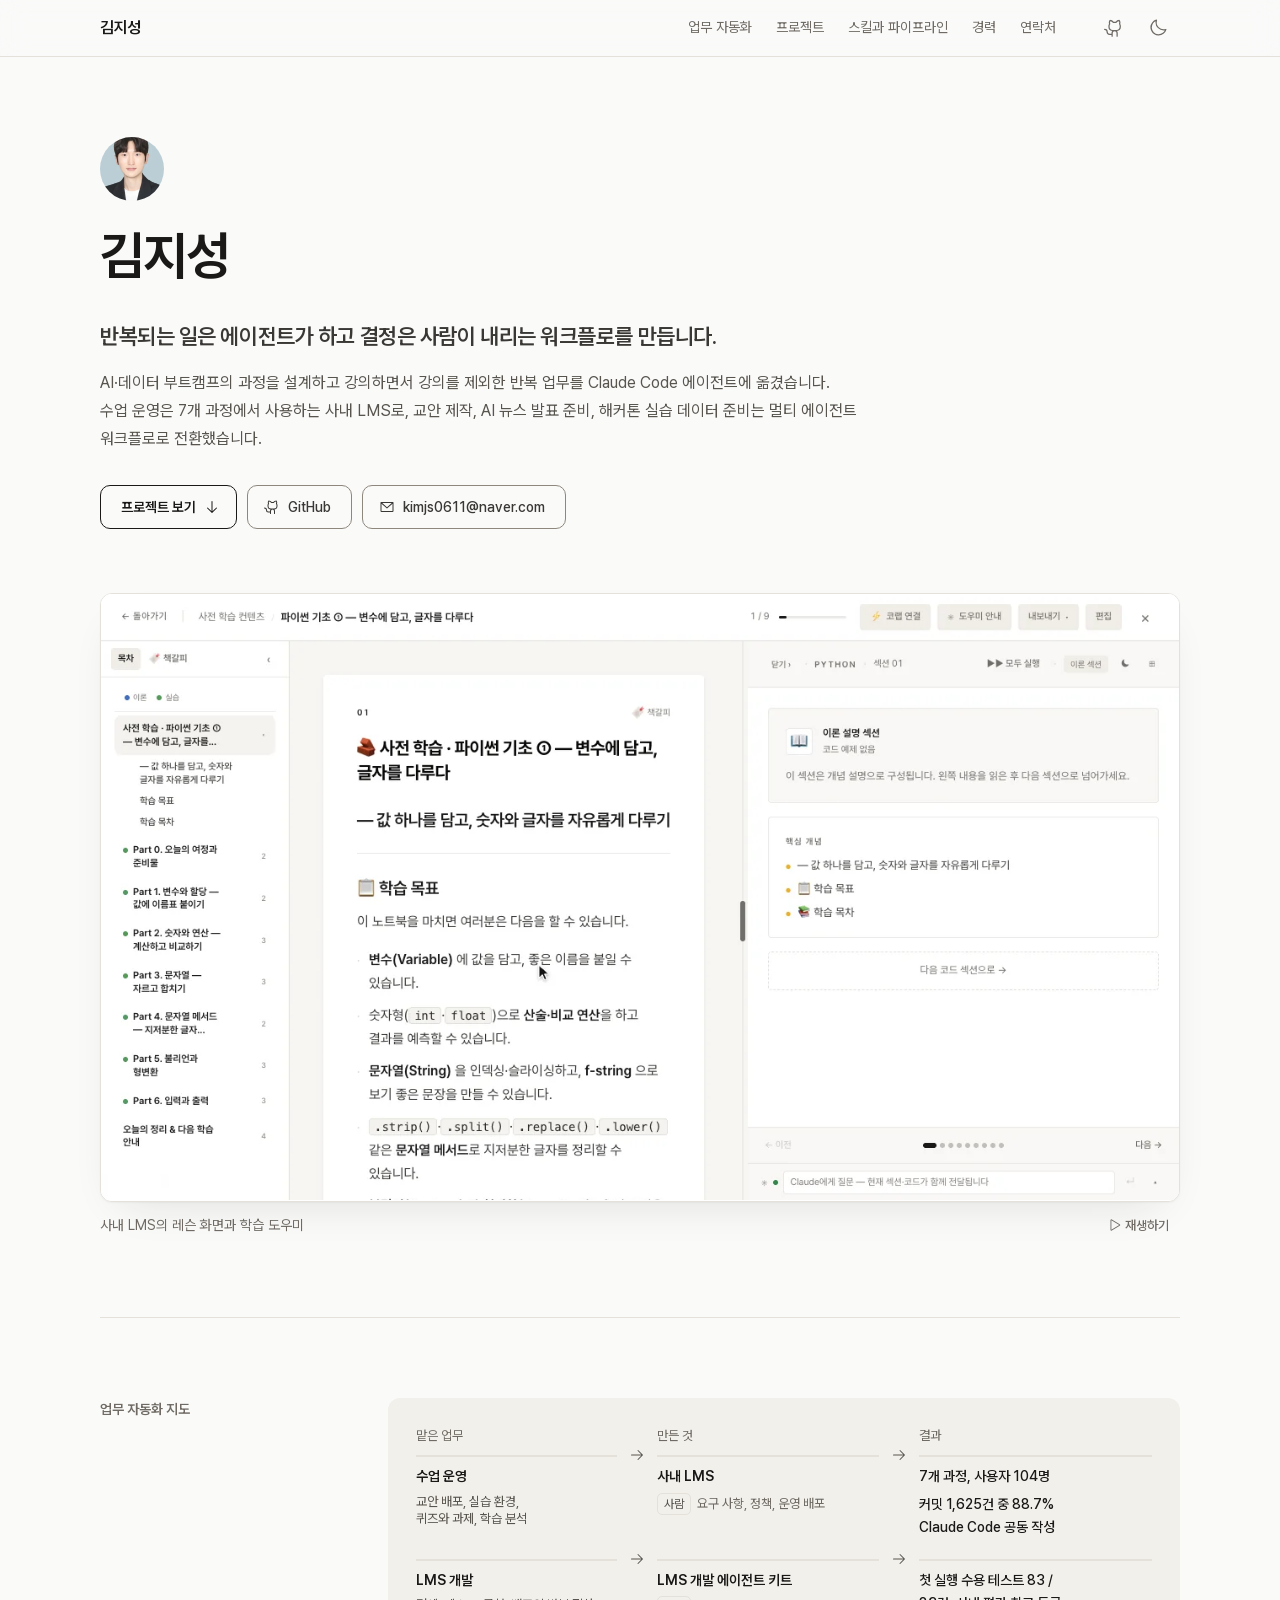
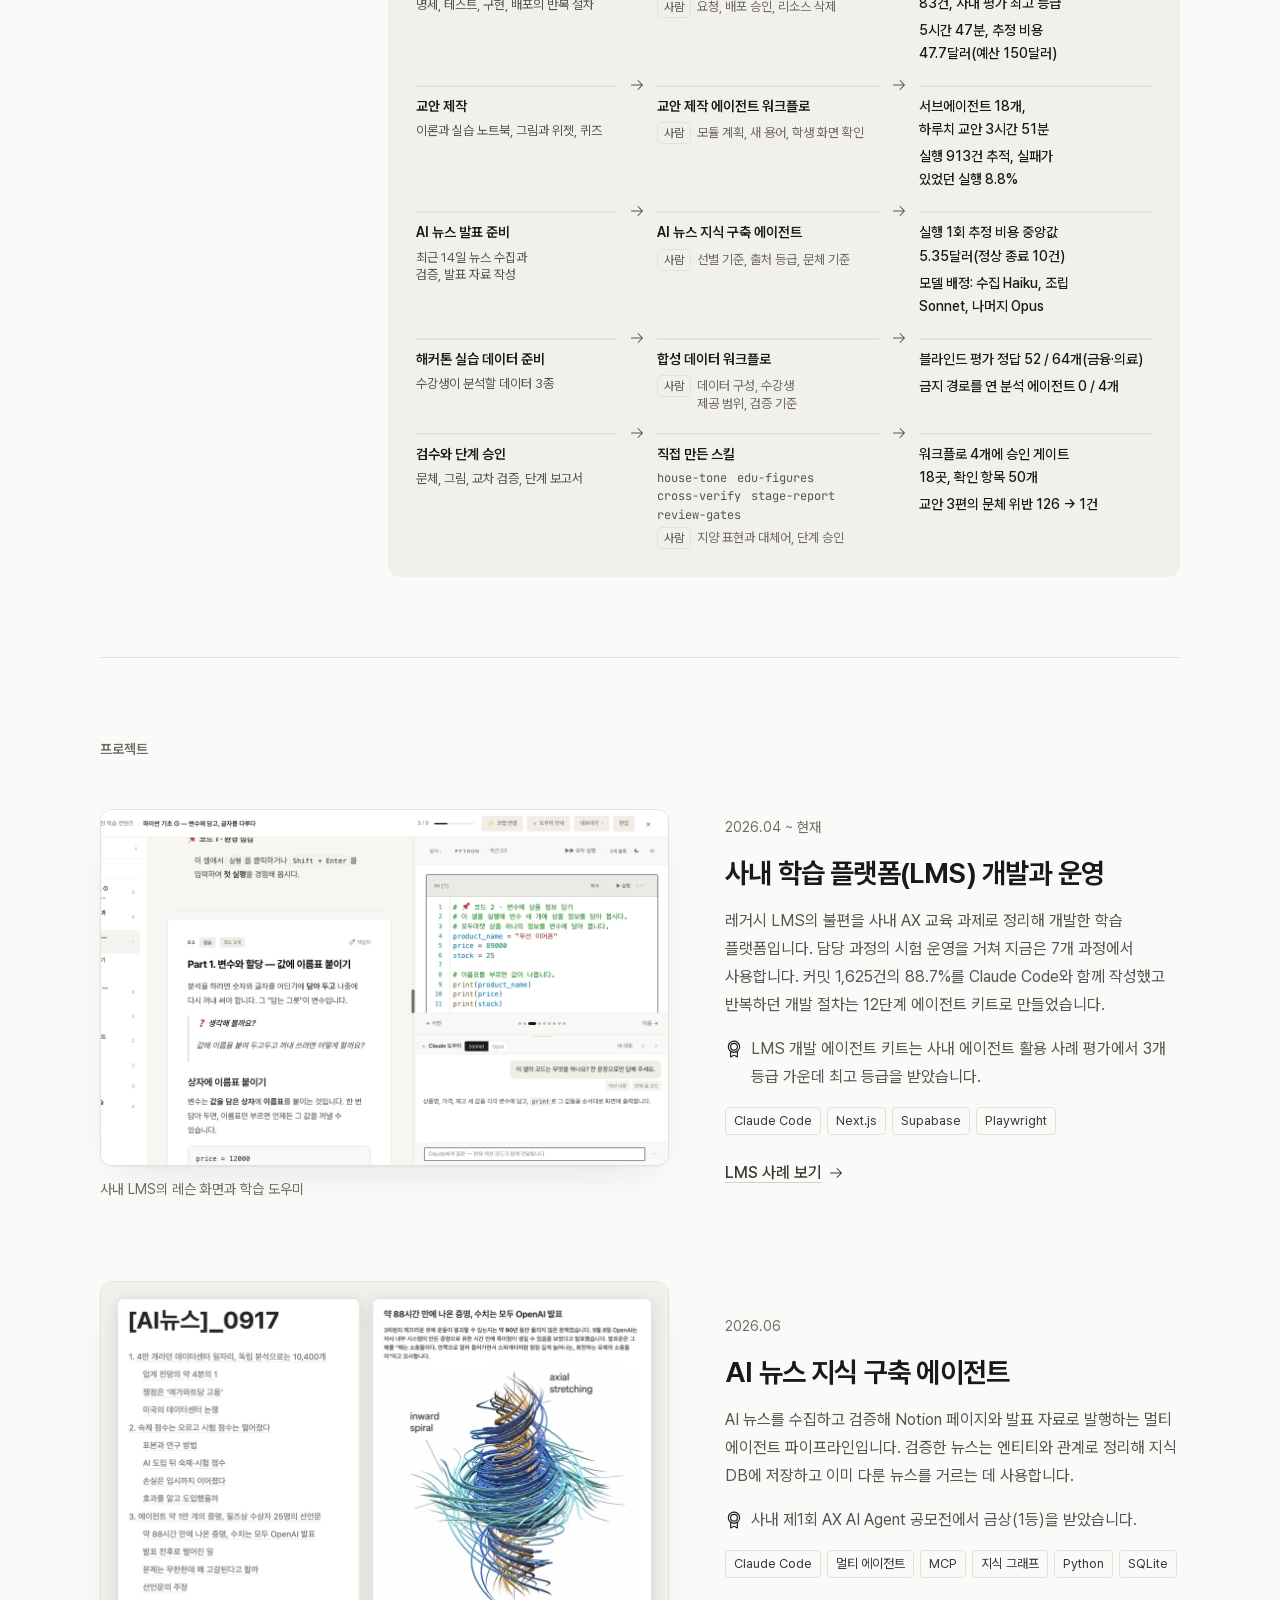
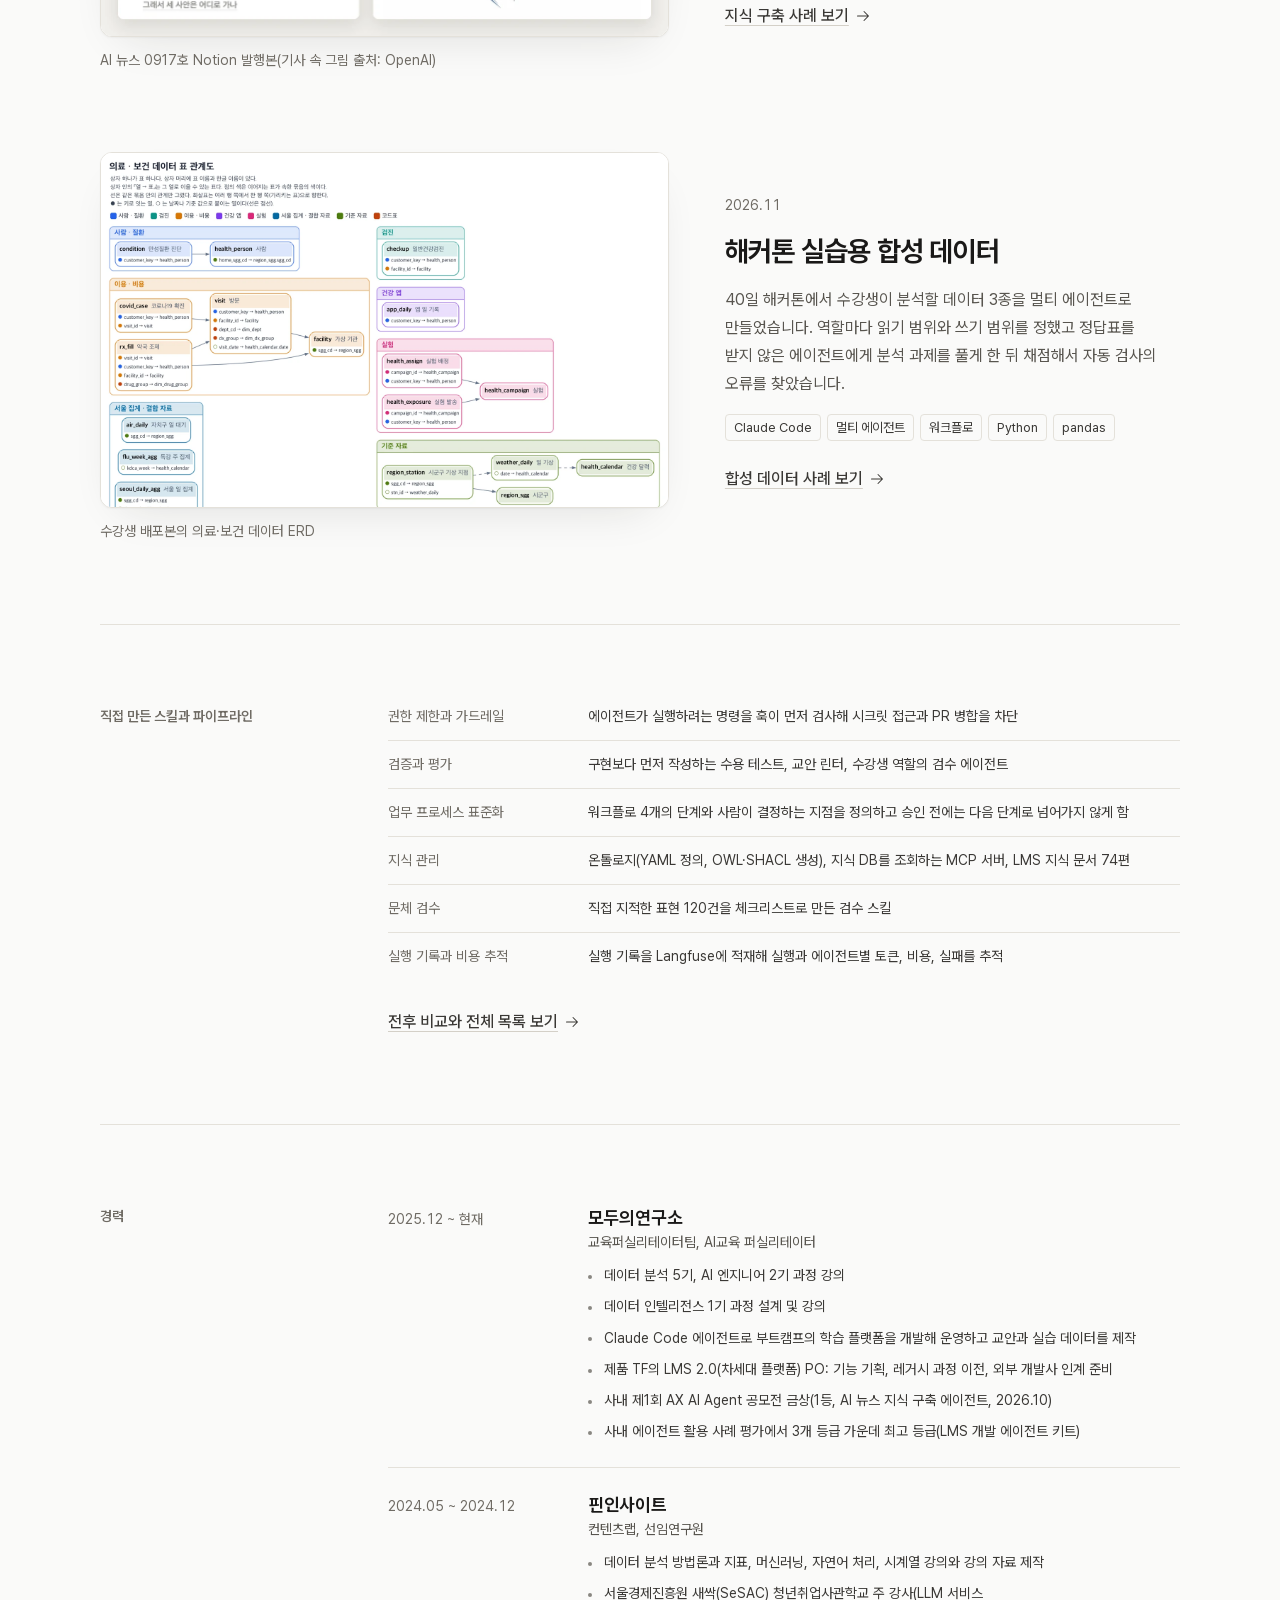
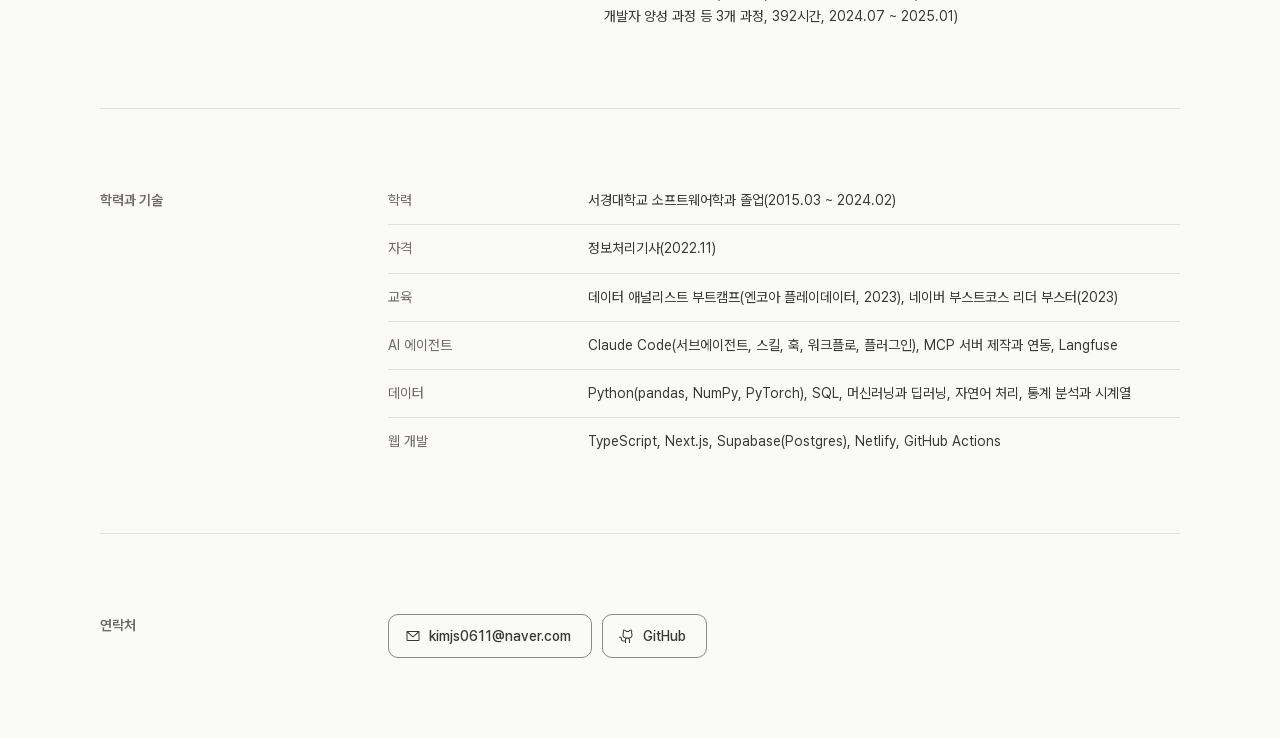
==== index.html @ 1db73ac5 "Update site Co-Authored-By: Claude Opus 5.5 <noreply@anthropic.com>" ====
<!doctype html>
<html lang="ko">
  <head>
    <meta charset="UTF-8" />
    <meta name="viewport" content="width=device-width, initial-scale=1" />
    <title>김지성 포트폴리오</title>
    <link rel="preload" as="font" type="font/woff2" href="./assets/pretendard-var-Tg-f7uqU.woff2" crossorigin />
    <meta
      name="description"
      content="반복되는 일은 에이전트가 하고 결정은 사람이 내리는 워크플로를 만듭니다. 수업 운영(사내 LMS), AI 뉴스 발표 준비, 교안 제작, 해커톤 실습 데이터의 자동화 사례가 있습니다."
    />
    <!-- 검색 엔진에 노출하지 않는다. 링크를 받은 사람만 본다. 노출하려면 아래 줄을 지운다. -->
    <meta name="robots" content="noindex, nofollow" />
    <!-- 휴대전화 브라우저의 위쪽 막대 색. 어두운 화면에서는 아래 스크립트와 테마 단추가 바꾼다 -->
    <meta name="theme-color" content="#fafaf9" />
    <!-- 기본은 밝은 화면이다. 어두운 화면은 방문자가 고를 때만 쓰고 그때는 CSS 가 color-scheme 을 바꾼다 -->
    <meta name="color-scheme" content="light" />
    <meta property="og:url" content="https://studio-js.github.io/portfolio/" />
    <meta property="og:type" content="website" />
    <meta property="og:locale" content="ko_KR" />
    <meta property="og:site_name" content="김지성 포트폴리오" />
    <meta property="og:title" content="김지성 포트폴리오" />
    <meta
      property="og:description"
      content="반복되는 일은 에이전트가 하고 결정은 사람이 내리는 워크플로를 만듭니다. 수업 운영(사내 LMS), AI 뉴스 발표 준비, 교안 제작, 해커톤 실습 데이터의 자동화 사례가 있습니다."
    />
    <!-- 링크 미리보기 그림(1200x630). 빌드할 때 공개 주소 기준의 전체 주소로 바뀐다(scripts/prerender.mjs). -->
    <meta property="og:image" content="https://studio-js.github.io/portfolio/og.png" />
    <meta property="og:image:width" content="1200" />
    <meta property="og:image:height" content="630" />
    <meta
      property="og:image:alt"
      content="김지성 포트폴리오. AI 에이전트로 사내 플랫폼과 업무 자동화 파이프라인을 만들고 운영합니다."
    />
    <meta name="twitter:card" content="summary_large_image" />
    <link rel="icon" href="./favicon.ico" sizes="32x32" />
    <link rel="icon" type="image/svg+xml" href="./favicon.svg" />
    <link rel="apple-touch-icon" href="./apple-touch-icon.png" />
    <script>
      // 화면을 그리기 전에 밝기 설정을 적용한다. 기본은 밝은 화면이고, 어두운 화면은 직접 고른 사람에게만 보인다.
      try {
        if (localStorage.getItem("theme") === "dark") {
          document.documentElement.classList.add("dark")
          document
            .querySelector('meta[name="theme-color"]')
            .setAttribute("content", "#131211")
        }
      } catch (e) {}
    </script>
    <script type="module" src="./assets/index-Z4EpO1Si.js"></script>
    <link rel="stylesheet" href="./assets/index-DB-WTzWI.css">
  </head>
  <body>
    <div id="root" data-page="home"><link rel="preload" as="image" href="./media/profile.webp"/><link rel="preload" as="image" href="./media/lms-demo.webp"/><a href="#main" class="sr-only focus:not-sr-only focus:fixed focus:top-2 focus:left-2 focus:z-50 focus:rounded-md focus:bg-background focus:px-3 focus:py-2">본문으로 건너뛰기</a><header data-print="hide" class="sticky top-[env(safe-area-inset-top,0px)] z-40 border-b border-border bg-background/85 backdrop-blur-md"><div class="page flex h-14 items-center gap-6"><a href="#top" class="rounded-sm font-semibold tracking-tight text-foreground">김지성</a><nav aria-label="주요 구역" class="ml-auto hidden md:block"><ul class="flex items-center"><li><a href="#automation" class="flex h-11 items-center rounded-md px-3 type-small text-meta transition-colors hover:text-foreground">업무 자동화</a></li><li><a href="#projects" class="flex h-11 items-center rounded-md px-3 type-small text-meta transition-colors hover:text-foreground">프로젝트</a></li><li><a href="#tools" class="flex h-11 items-center rounded-md px-3 type-small text-meta transition-colors hover:text-foreground">스킬과 파이프라인</a></li><li><a href="#career" class="flex h-11 items-center rounded-md px-3 type-small text-meta transition-colors hover:text-foreground">경력</a></li><li><a href="#contact" class="flex h-11 items-center rounded-md px-3 type-small text-meta transition-colors hover:text-foreground">연락처</a></li></ul></nav><div class="ml-auto flex items-center md:ml-0"><a href="https://github.com/studio-js" target="_blank" rel="noreferrer" aria-label="GitHub 프로필⁠(새 창)" class="flex size-11 items-center justify-center rounded-md text-meta transition-colors hover:text-foreground"><svg xmlns="http://www.w3.org/2000/svg" width="1em" height="1em" fill="currentColor" viewBox="0 0 256 256" aria-hidden="true" class="size-5"><path d="M208.31,75.68A59.78,59.78,0,0,0,202.93,28,8,8,0,0,0,196,24a59.75,59.75,0,0,0-48,24H124A59.75,59.75,0,0,0,76,24a8,8,0,0,0-6.93,4,59.78,59.78,0,0,0-5.38,47.68A58.14,58.14,0,0,0,56,104v8a56.06,56.06,0,0,0,48.44,55.47A39.8,39.8,0,0,0,96,192v8H72a24,24,0,0,1-24-24A40,40,0,0,0,8,136a8,8,0,0,0,0,16,24,24,0,0,1,24,24,40,40,0,0,0,40,40H96v16a8,8,0,0,0,16,0V192a24,24,0,0,1,48,0v40a8,8,0,0,0,16,0V192a39.8,39.8,0,0,0-8.44-24.53A56.06,56.06,0,0,0,216,112v-8A58.14,58.14,0,0,0,208.31,75.68ZM200,112a40,40,0,0,1-40,40H112a40,40,0,0,1-40-40v-8a41.74,41.74,0,0,1,6.9-22.48A8,8,0,0,0,80,73.83a43.81,43.81,0,0,1,.79-33.58,43.88,43.88,0,0,1,32.32,20.06A8,8,0,0,0,119.82,64h32.35a8,8,0,0,0,6.74-3.69,43.87,43.87,0,0,1,32.32-20.06A43.81,43.81,0,0,1,192,73.83a8.09,8.09,0,0,0,1,7.65A41.72,41.72,0,0,1,200,104Z"></path></svg></a><button type="button" tabindex="0" data-slot="button" aria-label="어두운 화면으로 바꾸기" class="group/button inline-flex shrink-0 items-center justify-center rounded-lg border border-transparent bg-clip-padding text-sm font-medium whitespace-nowrap transition-[color,background-color,border-color,box-shadow,translate] outline-none select-none focus-visible:border-ring focus-visible:ring-3 focus-visible:ring-ring/50 active:not-aria-[haspopup]:translate-y-px disabled:pointer-events-none disabled:opacity-50 aria-invalid:border-destructive aria-invalid:ring-3 aria-invalid:ring-destructive/20 dark:aria-invalid:border-destructive/50 dark:aria-invalid:ring-destructive/40 [&amp;_svg]:pointer-events-none [&amp;_svg]:shrink-0 aria-expanded:bg-muted aria-expanded:text-foreground size-11 [&amp;_svg:not([class*=&#x27;size-&#x27;])]:size-5 text-meta hover:bg-transparent hover:text-foreground dark:hover:bg-transparent"><svg xmlns="http://www.w3.org/2000/svg" width="1em" height="1em" fill="currentColor" viewBox="0 0 256 256" aria-hidden="true"><path d="M233.54,142.23a8,8,0,0,0-8-2,88.08,88.08,0,0,1-109.8-109.8,8,8,0,0,0-10-10,104.84,104.84,0,0,0-52.91,37A104,104,0,0,0,136,224a103.09,103.09,0,0,0,62.52-20.88,104.84,104.84,0,0,0,37-52.91A8,8,0,0,0,233.54,142.23ZM188.9,190.34A88,88,0,0,1,65.66,67.11a89,89,0,0,1,31.4-26A106,106,0,0,0,96,56,104.11,104.11,0,0,0,200,160a106,106,0,0,0,14.92-1.06A89,89,0,0,1,188.9,190.34Z"></path></svg></button></div></div></header><main id="main"><section id="top" class="page pt-12 pb-16 sm:pt-16 lg:pt-20 lg:pb-20"><img src="./media/profile.webp" alt="" width="256" height="255" class="size-16 rounded-full object-cover dark:brightness-90"/><h1 class="mt-6 type-display">김지성</h1><p class="balance mt-8 max-w-[42rem] type-intro">반복되는 일은 에이전트가 하고 결정은 사람이 내리는 워크플로를 만듭니다.</p><p class="mt-4 max-w-[52rem] text-muted-foreground">AI⁠·⁠데이터 부트캠프의 과정을 설계하고 강의하면서 강의를 제외한 반복 업무를 Claude Code 에이전트에 옮겼습니다. 수업 운영은 7개<!-- --> <!-- -->과정에서 사용하는 사내 LMS로, 교안 제작, AI 뉴스 발표 준비, 해커톤 실습 데이터 준비는 멀티 에이전트 워크플로로 전환했습니다.</p><div class="mt-8 flex flex-wrap items-center gap-2.5"><a data-slot="button" class="group/button inline-flex shrink-0 items-center justify-center rounded-lg border bg-clip-padding whitespace-nowrap transition-[color,background-color,border-color,box-shadow,translate] outline-none select-none focus-visible:border-ring focus-visible:ring-3 focus-visible:ring-ring/50 active:not-aria-[haspopup]:translate-y-px disabled:pointer-events-none disabled:opacity-50 aria-invalid:border-destructive aria-invalid:ring-3 aria-invalid:ring-destructive/20 dark:aria-invalid:border-destructive/50 dark:aria-invalid:ring-destructive/40 [&amp;_svg]:pointer-events-none [&amp;_svg]:shrink-0 [&amp;_svg:not([class*=&#x27;size-&#x27;])]:size-4 border-foreground bg-background font-semibold text-foreground hover:bg-accent h-11 gap-2 px-5 text-sm has-data-[icon=inline-end]:pr-4 has-data-[icon=inline-start]:pl-4" href="#projects">프로젝트 보기<svg xmlns="http://www.w3.org/2000/svg" width="1em" height="1em" fill="currentColor" viewBox="0 0 256 256" data-icon="inline-end" aria-hidden="true"><path d="M205.66,149.66l-72,72a8,8,0,0,1-11.32,0l-72-72a8,8,0,0,1,11.32-11.32L120,196.69V40a8,8,0,0,1,16,0V196.69l58.34-58.35a8,8,0,0,1,11.32,11.32Z"></path></svg></a><a data-slot="button" class="group/button inline-flex shrink-0 items-center justify-center rounded-lg border bg-clip-padding font-medium whitespace-nowrap transition-[color,background-color,border-color,box-shadow,translate] outline-none select-none focus-visible:border-ring focus-visible:ring-3 focus-visible:ring-ring/50 active:not-aria-[haspopup]:translate-y-px disabled:pointer-events-none disabled:opacity-50 aria-invalid:border-destructive aria-invalid:ring-3 aria-invalid:ring-destructive/20 dark:aria-invalid:border-destructive/50 dark:aria-invalid:ring-destructive/40 [&amp;_svg]:pointer-events-none [&amp;_svg]:shrink-0 [&amp;_svg:not([class*=&#x27;size-&#x27;])]:size-4 border-control bg-background text-secondary-foreground hover:border-control-hover hover:bg-accent aria-expanded:bg-accent h-11 gap-2 px-5 text-sm has-data-[icon=inline-end]:pr-4 has-data-[icon=inline-start]:pl-4" href="https://github.com/studio-js" target="_blank" rel="noreferrer"><svg xmlns="http://www.w3.org/2000/svg" width="1em" height="1em" fill="currentColor" viewBox="0 0 256 256" data-icon="inline-start" aria-hidden="true"><path d="M208.31,75.68A59.78,59.78,0,0,0,202.93,28,8,8,0,0,0,196,24a59.75,59.75,0,0,0-48,24H124A59.75,59.75,0,0,0,76,24a8,8,0,0,0-6.93,4,59.78,59.78,0,0,0-5.38,47.68A58.14,58.14,0,0,0,56,104v8a56.06,56.06,0,0,0,48.44,55.47A39.8,39.8,0,0,0,96,192v8H72a24,24,0,0,1-24-24A40,40,0,0,0,8,136a8,8,0,0,0,0,16,24,24,0,0,1,24,24,40,40,0,0,0,40,40H96v16a8,8,0,0,0,16,0V192a24,24,0,0,1,48,0v40a8,8,0,0,0,16,0V192a39.8,39.8,0,0,0-8.44-24.53A56.06,56.06,0,0,0,216,112v-8A58.14,58.14,0,0,0,208.31,75.68ZM200,112a40,40,0,0,1-40,40H112a40,40,0,0,1-40-40v-8a41.74,41.74,0,0,1,6.9-22.48A8,8,0,0,0,80,73.83a43.81,43.81,0,0,1,.79-33.58,43.88,43.88,0,0,1,32.32,20.06A8,8,0,0,0,119.82,64h32.35a8,8,0,0,0,6.74-3.69,43.87,43.87,0,0,1,32.32-20.06A43.81,43.81,0,0,1,192,73.83a8.09,8.09,0,0,0,1,7.65A41.72,41.72,0,0,1,200,104Z"></path></svg>GitHub<span class="sr-only">(새 창)</span></a><button type="button" tabindex="0" data-slot="button" data-print="hide" title="누르면 메일 주소를 복사합니다" class="group/button inline-flex shrink-0 items-center justify-center rounded-lg border bg-clip-padding font-medium whitespace-nowrap transition-[color,background-color,border-color,box-shadow,translate] outline-none focus-visible:border-ring focus-visible:ring-3 focus-visible:ring-ring/50 active:not-aria-[haspopup]:translate-y-px disabled:pointer-events-none disabled:opacity-50 aria-invalid:border-destructive aria-invalid:ring-3 aria-invalid:ring-destructive/20 dark:aria-invalid:border-destructive/50 dark:aria-invalid:ring-destructive/40 [&amp;_svg]:pointer-events-none [&amp;_svg]:shrink-0 [&amp;_svg:not([class*=&#x27;size-&#x27;])]:size-4 border-control bg-background text-secondary-foreground hover:border-control-hover hover:bg-accent aria-expanded:bg-accent h-11 gap-2 px-5 text-sm has-data-[icon=inline-end]:pr-4 has-data-[icon=inline-start]:pl-4 select-text"><svg xmlns="http://www.w3.org/2000/svg" width="1em" height="1em" fill="currentColor" viewBox="0 0 256 256" data-icon="inline-start" aria-hidden="true"><path d="M224,48H32a8,8,0,0,0-8,8V192a16,16,0,0,0,16,16H216a16,16,0,0,0,16-16V56A8,8,0,0,0,224,48ZM203.43,64,128,133.15,52.57,64ZM216,192H40V74.19l82.59,75.71a8,8,0,0,0,10.82,0L216,74.19V192Z"></path></svg><span>kimjs0611@naver.com</span><span class="sr-only">, 누르면 주소를 복사합니다</span><span aria-live="polite" class="sr-only"></span></button></div><figure data-avoid-break="true" class="flex flex-col gap-3 mt-12 lg:mt-16"><div class="frame"><video data-print="hide" src="./media/lms-demo.mp4" poster="./media/lms-demo.webp" width="1280" height="720" muted="" loop="" playsInline="" preload="metadata" aria-label="사내 LMS의 레슨 화면. 목차에서 구역을 고르면 교안이 그 구역으로 스크롤되고 오른쪽에 코드 셀이 나옵니다. 화면 아래의 학습 도우미를 열어 코드가 하는 일을 물으면 한 문장으로 된 답이 옵니다." class="block h-auto w-full cursor-pointer bg-white dark:brightness-90"></video><img data-print="only" src="./media/lms-demo.webp" alt="사내 LMS의 레슨 화면. 목차에서 구역을 고르면 교안이 그 구역으로 스크롤되고 오른쪽에 코드 셀이 나옵니다. 화면 아래의 학습 도우미를 열어 코드가 하는 일을 물으면 한 문장으로 된 답이 옵니다." width="1280" height="720" class="h-auto w-full bg-white"/></div><figcaption class="flex items-center justify-between gap-4 type-small text-meta"><span>사내 LMS의 레슨 화면과 학습 도우미</span><button type="button" tabindex="0" data-slot="button" data-print="hide" aria-label="영상 재생하기" class="group/button inline-flex items-center justify-center border border-transparent bg-clip-padding font-medium whitespace-nowrap transition-[color,background-color,border-color,box-shadow,translate] outline-none select-none focus-visible:border-ring focus-visible:ring-3 focus-visible:ring-ring/50 active:not-aria-[haspopup]:translate-y-px disabled:pointer-events-none disabled:opacity-50 aria-invalid:border-destructive aria-invalid:ring-3 aria-invalid:ring-destructive/20 dark:aria-invalid:border-destructive/50 dark:aria-invalid:ring-destructive/40 [&amp;_svg]:pointer-events-none [&amp;_svg]:shrink-0 hover:bg-muted hover:text-foreground aria-expanded:bg-muted aria-expanded:text-foreground dark:hover:bg-muted/50 h-7 gap-1 rounded-[min(var(--radius-md),12px)] px-2.5 text-[0.8125rem] in-data-[slot=button-group]:rounded-lg has-data-[icon=inline-end]:pr-1.5 has-data-[icon=inline-start]:pl-1.5 [&amp;_svg:not([class*=&#x27;size-&#x27;])]:size-3.5 -my-1 shrink-0 text-meta"><svg xmlns="http://www.w3.org/2000/svg" width="1em" height="1em" fill="currentColor" viewBox="0 0 256 256" data-icon="inline-start" aria-hidden="true"><path d="M232.4,114.49,88.32,26.35a16,16,0,0,0-16.2-.3A15.86,15.86,0,0,0,64,39.87V216.13A15.94,15.94,0,0,0,80,232a16.07,16.07,0,0,0,8.36-2.35L232.4,141.51a15.81,15.81,0,0,0,0-27ZM80,215.94V40l143.83,88Z"></path></svg>재생하기</button></figcaption></figure></section><section id="automation" class="page scroll-mt-28"><div class="grid gap-x-12 gap-y-7 border-t border-border py-14 lg:grid-cols-[15rem_minmax(0,1fr)] lg:py-20 [nav+section&gt;&amp;]:border-t-0"><div class="flex flex-col gap-2 lg:sticky lg:top-32 lg:self-start"><h2 class="type-small font-semibold text-meta">업무 자동화 지도</h2></div><div class="flex min-w-0 flex-col gap-8"><figure data-avoid-break="true" class="flex flex-col gap-3"><div class="flex flex-col gap-5 rounded-2xl bg-muted p-5 sm:p-7"><div role="group" aria-label="맡은 업무와 그 업무를 옮겨 만든 것, 결과" class="flex flex-col gap-2.5"><div aria-hidden="true" class="hidden type-label font-normal text-meta sm:grid sm:grid-cols-[minmax(0,0.95fr)_1rem_minmax(0,1.05fr)_1rem_minmax(0,1.1fr)] sm:gap-x-3"><span>맡은 업무</span><span></span><span>만든 것</span><span></span><span>결과</span></div><ol class="flex flex-col gap-5"><li class="grid gap-y-1.5 type-small sm:grid-cols-[minmax(0,0.95fr)_1rem_minmax(0,1.05fr)_1rem_minmax(0,1.1fr)] sm:gap-x-3"><div class="flex min-w-0 flex-col gap-1 border-l-2 pl-3 sm:border-t-2 sm:border-l-0 sm:pt-2 sm:pl-0 border-border"><span class="font-semibold text-foreground"><span class="sr-only">맡은 업무: </span>수업 운영</span><span class="text-[0.8125rem] leading-snug text-muted-foreground">교안 배포, 실습 환경, 퀴즈와 과제, 학습 분석</span></div><span aria-hidden="true" class="hidden justify-center sm:flex"><svg xmlns="http://www.w3.org/2000/svg" width="1em" height="1em" fill="currentColor" viewBox="0 0 256 256" class="size-4 -translate-y-1/2 text-muted-foreground"><path d="M221.66,133.66l-72,72a8,8,0,0,1-11.32-11.32L196.69,136H40a8,8,0,0,1,0-16H196.69L138.34,61.66a8,8,0,0,1,11.32-11.32l72,72A8,8,0,0,1,221.66,133.66Z"></path></svg></span><div class="flex min-w-0 flex-col gap-1 border-l-2 pl-3 sm:border-t-2 sm:border-l-0 sm:pt-2 sm:pl-0 border-border"><span class="font-semibold text-foreground"><span class="sr-only">만든 것: </span>사내 LMS</span><span class="text-[0.8125rem] leading-snug flex items-baseline gap-1.5 text-meta"><span class="rounded-[5px] border border-border px-1.5 text-xs leading-5 whitespace-nowrap text-muted-foreground">사람</span><span class="sr-only">이 정하는 것: </span><span>요구 사항, 정책, 운영 배포</span></span></div><span aria-hidden="true" class="hidden justify-center sm:flex"><svg xmlns="http://www.w3.org/2000/svg" width="1em" height="1em" fill="currentColor" viewBox="0 0 256 256" class="size-4 -translate-y-1/2 text-muted-foreground"><path d="M221.66,133.66l-72,72a8,8,0,0,1-11.32-11.32L196.69,136H40a8,8,0,0,1,0-16H196.69L138.34,61.66a8,8,0,0,1,11.32-11.32l72,72A8,8,0,0,1,221.66,133.66Z"></path></svg></span><div class="flex min-w-0 flex-col gap-1 border-l-2 pl-3 sm:border-t-2 sm:border-l-0 sm:pt-2 sm:pl-0 border-border"><span class="sr-only">결과: </span><span class="font-medium text-foreground">7개 과정, 사용자 104명</span><span class="font-medium text-foreground">커밋 1,625건 중 88.7% Claude Code 공동 작성</span></div></li><li class="grid gap-y-1.5 type-small sm:grid-cols-[minmax(0,0.95fr)_1rem_minmax(0,1.05fr)_1rem_minmax(0,1.1fr)] sm:gap-x-3"><div class="flex min-w-0 flex-col gap-1 border-l-2 pl-3 sm:border-t-2 sm:border-l-0 sm:pt-2 sm:pl-0 border-border"><span class="font-semibold text-foreground"><span class="sr-only">맡은 업무: </span>LMS 개발</span><span class="text-[0.8125rem] leading-snug text-muted-foreground">명세, 테스트, 구현, 배포의 반복 절차</span></div><span aria-hidden="true" class="hidden justify-center sm:flex"><svg xmlns="http://www.w3.org/2000/svg" width="1em" height="1em" fill="currentColor" viewBox="0 0 256 256" class="size-4 -translate-y-1/2 text-muted-foreground"><path d="M221.66,133.66l-72,72a8,8,0,0,1-11.32-11.32L196.69,136H40a8,8,0,0,1,0-16H196.69L138.34,61.66a8,8,0,0,1,11.32-11.32l72,72A8,8,0,0,1,221.66,133.66Z"></path></svg></span><div class="flex min-w-0 flex-col gap-1 border-l-2 pl-3 sm:border-t-2 sm:border-l-0 sm:pt-2 sm:pl-0 border-border"><span class="font-semibold text-foreground"><span class="sr-only">만든 것: </span>LMS 개발 에이전트 키트</span><span class="text-[0.8125rem] leading-snug flex items-baseline gap-1.5 text-meta"><span class="rounded-[5px] border border-border px-1.5 text-xs leading-5 whitespace-nowrap text-muted-foreground">사람</span><span class="sr-only">이 정하는 것: </span><span>요청, 배포 승인, 리소스 삭제</span></span></div><span aria-hidden="true" class="hidden justify-center sm:flex"><svg xmlns="http://www.w3.org/2000/svg" width="1em" height="1em" fill="currentColor" viewBox="0 0 256 256" class="size-4 -translate-y-1/2 text-muted-foreground"><path d="M221.66,133.66l-72,72a8,8,0,0,1-11.32-11.32L196.69,136H40a8,8,0,0,1,0-16H196.69L138.34,61.66a8,8,0,0,1,11.32-11.32l72,72A8,8,0,0,1,221.66,133.66Z"></path></svg></span><div class="flex min-w-0 flex-col gap-1 border-l-2 pl-3 sm:border-t-2 sm:border-l-0 sm:pt-2 sm:pl-0 border-border"><span class="sr-only">결과: </span><span class="font-medium text-foreground">첫 실행 수용 테스트 83 / 83건, 사내 평가 최고 등급</span><span class="font-medium text-foreground">5시간 47분, 추정 비용 47.7달러⁠(예산 150달러)</span></div></li><li class="grid gap-y-1.5 type-small sm:grid-cols-[minmax(0,0.95fr)_1rem_minmax(0,1.05fr)_1rem_minmax(0,1.1fr)] sm:gap-x-3"><div class="flex min-w-0 flex-col gap-1 border-l-2 pl-3 sm:border-t-2 sm:border-l-0 sm:pt-2 sm:pl-0 border-border"><span class="font-semibold text-foreground"><span class="sr-only">맡은 업무: </span>교안 제작</span><span class="text-[0.8125rem] leading-snug text-muted-foreground">이론과 실습 노트북, 그림과 위젯, 퀴즈</span></div><span aria-hidden="true" class="hidden justify-center sm:flex"><svg xmlns="http://www.w3.org/2000/svg" width="1em" height="1em" fill="currentColor" viewBox="0 0 256 256" class="size-4 -translate-y-1/2 text-muted-foreground"><path d="M221.66,133.66l-72,72a8,8,0,0,1-11.32-11.32L196.69,136H40a8,8,0,0,1,0-16H196.69L138.34,61.66a8,8,0,0,1,11.32-11.32l72,72A8,8,0,0,1,221.66,133.66Z"></path></svg></span><div class="flex min-w-0 flex-col gap-1 border-l-2 pl-3 sm:border-t-2 sm:border-l-0 sm:pt-2 sm:pl-0 border-border"><span class="font-semibold text-foreground"><span class="sr-only">만든 것: </span>교안 제작 에이전트 워크플로</span><span class="text-[0.8125rem] leading-snug flex items-baseline gap-1.5 text-meta"><span class="rounded-[5px] border border-border px-1.5 text-xs leading-5 whitespace-nowrap text-muted-foreground">사람</span><span class="sr-only">이 정하는 것: </span><span>모듈 계획, 새 용어, 학생 화면 확인</span></span></div><span aria-hidden="true" class="hidden justify-center sm:flex"><svg xmlns="http://www.w3.org/2000/svg" width="1em" height="1em" fill="currentColor" viewBox="0 0 256 256" class="size-4 -translate-y-1/2 text-muted-foreground"><path d="M221.66,133.66l-72,72a8,8,0,0,1-11.32-11.32L196.69,136H40a8,8,0,0,1,0-16H196.69L138.34,61.66a8,8,0,0,1,11.32-11.32l72,72A8,8,0,0,1,221.66,133.66Z"></path></svg></span><div class="flex min-w-0 flex-col gap-1 border-l-2 pl-3 sm:border-t-2 sm:border-l-0 sm:pt-2 sm:pl-0 border-border"><span class="sr-only">결과: </span><span class="font-medium text-foreground">서브에이전트 18개, 하루치 교안 3시간 51분</span><span class="font-medium text-foreground">실행 913건 추적, 실패가 있었던 실행 8.8%</span></div></li><li class="grid gap-y-1.5 type-small sm:grid-cols-[minmax(0,0.95fr)_1rem_minmax(0,1.05fr)_1rem_minmax(0,1.1fr)] sm:gap-x-3"><div class="flex min-w-0 flex-col gap-1 border-l-2 pl-3 sm:border-t-2 sm:border-l-0 sm:pt-2 sm:pl-0 border-border"><span class="font-semibold text-foreground"><span class="sr-only">맡은 업무: </span>AI 뉴스 발표 준비</span><span class="text-[0.8125rem] leading-snug text-muted-foreground">최근 14일 뉴스 수집과 검증, 발표 자료 작성</span></div><span aria-hidden="true" class="hidden justify-center sm:flex"><svg xmlns="http://www.w3.org/2000/svg" width="1em" height="1em" fill="currentColor" viewBox="0 0 256 256" class="size-4 -translate-y-1/2 text-muted-foreground"><path d="M221.66,133.66l-72,72a8,8,0,0,1-11.32-11.32L196.69,136H40a8,8,0,0,1,0-16H196.69L138.34,61.66a8,8,0,0,1,11.32-11.32l72,72A8,8,0,0,1,221.66,133.66Z"></path></svg></span><div class="flex min-w-0 flex-col gap-1 border-l-2 pl-3 sm:border-t-2 sm:border-l-0 sm:pt-2 sm:pl-0 border-border"><span class="font-semibold text-foreground"><span class="sr-only">만든 것: </span>AI 뉴스 지식 구축 에이전트</span><span class="text-[0.8125rem] leading-snug flex items-baseline gap-1.5 text-meta"><span class="rounded-[5px] border border-border px-1.5 text-xs leading-5 whitespace-nowrap text-muted-foreground">사람</span><span class="sr-only">이 정하는 것: </span><span>선별 기준, 출처 등급, 문체 기준</span></span></div><span aria-hidden="true" class="hidden justify-center sm:flex"><svg xmlns="http://www.w3.org/2000/svg" width="1em" height="1em" fill="currentColor" viewBox="0 0 256 256" class="size-4 -translate-y-1/2 text-muted-foreground"><path d="M221.66,133.66l-72,72a8,8,0,0,1-11.32-11.32L196.69,136H40a8,8,0,0,1,0-16H196.69L138.34,61.66a8,8,0,0,1,11.32-11.32l72,72A8,8,0,0,1,221.66,133.66Z"></path></svg></span><div class="flex min-w-0 flex-col gap-1 border-l-2 pl-3 sm:border-t-2 sm:border-l-0 sm:pt-2 sm:pl-0 border-border"><span class="sr-only">결과: </span><span class="font-medium text-foreground">실행 1회 추정 비용 중앙값 5.35달러⁠(정상 종료 10건)</span><span class="font-medium text-foreground">모델 배정: 수집 Haiku, 조립 Sonnet, 나머지 Opus</span></div></li><li class="grid gap-y-1.5 type-small sm:grid-cols-[minmax(0,0.95fr)_1rem_minmax(0,1.05fr)_1rem_minmax(0,1.1fr)] sm:gap-x-3"><div class="flex min-w-0 flex-col gap-1 border-l-2 pl-3 sm:border-t-2 sm:border-l-0 sm:pt-2 sm:pl-0 border-border"><span class="font-semibold text-foreground"><span class="sr-only">맡은 업무: </span>해커톤 실습 데이터 준비</span><span class="text-[0.8125rem] leading-snug text-muted-foreground">수강생이 분석할 데이터 3종</span></div><span aria-hidden="true" class="hidden justify-center sm:flex"><svg xmlns="http://www.w3.org/2000/svg" width="1em" height="1em" fill="currentColor" viewBox="0 0 256 256" class="size-4 -translate-y-1/2 text-muted-foreground"><path d="M221.66,133.66l-72,72a8,8,0,0,1-11.32-11.32L196.69,136H40a8,8,0,0,1,0-16H196.69L138.34,61.66a8,8,0,0,1,11.32-11.32l72,72A8,8,0,0,1,221.66,133.66Z"></path></svg></span><div class="flex min-w-0 flex-col gap-1 border-l-2 pl-3 sm:border-t-2 sm:border-l-0 sm:pt-2 sm:pl-0 border-border"><span class="font-semibold text-foreground"><span class="sr-only">만든 것: </span>합성 데이터 워크플로</span><span class="text-[0.8125rem] leading-snug flex items-baseline gap-1.5 text-meta"><span class="rounded-[5px] border border-border px-1.5 text-xs leading-5 whitespace-nowrap text-muted-foreground">사람</span><span class="sr-only">이 정하는 것: </span><span>데이터 구성, 수강생 제공 범위, 검증 기준</span></span></div><span aria-hidden="true" class="hidden justify-center sm:flex"><svg xmlns="http://www.w3.org/2000/svg" width="1em" height="1em" fill="currentColor" viewBox="0 0 256 256" class="size-4 -translate-y-1/2 text-muted-foreground"><path d="M221.66,133.66l-72,72a8,8,0,0,1-11.32-11.32L196.69,136H40a8,8,0,0,1,0-16H196.69L138.34,61.66a8,8,0,0,1,11.32-11.32l72,72A8,8,0,0,1,221.66,133.66Z"></path></svg></span><div class="flex min-w-0 flex-col gap-1 border-l-2 pl-3 sm:border-t-2 sm:border-l-0 sm:pt-2 sm:pl-0 border-border"><span class="sr-only">결과: </span><span class="font-medium text-foreground">블라인드 평가 정답 52 / 64개⁠(금융⁠·⁠의료)</span><span class="font-medium text-foreground">금지 경로를 연 분석 에이전트 0 / 4개</span></div></li><li class="grid gap-y-1.5 type-small sm:grid-cols-[minmax(0,0.95fr)_1rem_minmax(0,1.05fr)_1rem_minmax(0,1.1fr)] sm:gap-x-3"><div class="flex min-w-0 flex-col gap-1 border-l-2 pl-3 sm:border-t-2 sm:border-l-0 sm:pt-2 sm:pl-0 border-border"><span class="font-semibold text-foreground"><span class="sr-only">맡은 업무: </span>검수와 단계 승인</span><span class="text-[0.8125rem] leading-snug text-muted-foreground">문체, 그림, 교차 검증, 단계 보고서</span></div><span aria-hidden="true" class="hidden justify-center sm:flex"><svg xmlns="http://www.w3.org/2000/svg" width="1em" height="1em" fill="currentColor" viewBox="0 0 256 256" class="size-4 -translate-y-1/2 text-muted-foreground"><path d="M221.66,133.66l-72,72a8,8,0,0,1-11.32-11.32L196.69,136H40a8,8,0,0,1,0-16H196.69L138.34,61.66a8,8,0,0,1,11.32-11.32l72,72A8,8,0,0,1,221.66,133.66Z"></path></svg></span><div class="flex min-w-0 flex-col gap-1 border-l-2 pl-3 sm:border-t-2 sm:border-l-0 sm:pt-2 sm:pl-0 border-border"><span class="font-semibold text-foreground"><span class="sr-only">만든 것: </span>직접 만든 스킬</span><span class="flex flex-wrap gap-x-2.5 gap-y-0.5"><code class="font-mono text-[0.75rem] leading-snug text-muted-foreground">house-tone</code><code class="font-mono text-[0.75rem] leading-snug text-muted-foreground">edu-figures</code><code class="font-mono text-[0.75rem] leading-snug text-muted-foreground">cross-verify</code><code class="font-mono text-[0.75rem] leading-snug text-muted-foreground">stage-report</code><code class="font-mono text-[0.75rem] leading-snug text-muted-foreground">review-gates</code></span><span class="text-[0.8125rem] leading-snug flex items-baseline gap-1.5 text-meta"><span class="rounded-[5px] border border-border px-1.5 text-xs leading-5 whitespace-nowrap text-muted-foreground">사람</span><span class="sr-only">이 정하는 것: </span><span>지양 표현과 대체어, 단계 승인</span></span></div><span aria-hidden="true" class="hidden justify-center sm:flex"><svg xmlns="http://www.w3.org/2000/svg" width="1em" height="1em" fill="currentColor" viewBox="0 0 256 256" class="size-4 -translate-y-1/2 text-muted-foreground"><path d="M221.66,133.66l-72,72a8,8,0,0,1-11.32-11.32L196.69,136H40a8,8,0,0,1,0-16H196.69L138.34,61.66a8,8,0,0,1,11.32-11.32l72,72A8,8,0,0,1,221.66,133.66Z"></path></svg></span><div class="flex min-w-0 flex-col gap-1 border-l-2 pl-3 sm:border-t-2 sm:border-l-0 sm:pt-2 sm:pl-0 border-border"><span class="sr-only">결과: </span><span class="font-medium text-foreground">워크플로 4개에 승인 게이트 18곳, 확인 항목 50개</span><span class="font-medium text-foreground">교안 3편의 문체 위반 126 → 1건</span></div></li></ol></div></div></figure></div></div></section><section id="projects" class="page scroll-mt-16"><div class="border-t border-border py-14 lg:py-20"><h2 class="type-small font-semibold text-meta">프로젝트</h2><div class="mt-10 flex flex-col gap-16 lg:mt-12 lg:gap-20"><article data-avoid-break="true" class="grid items-center gap-x-14 gap-y-7 lg:grid-cols-[minmax(0,1.25fr)_minmax(0,1fr)]"><figure data-avoid-break="true" class="flex flex-col gap-3"><button type="button" tabindex="0" data-base-ui-click-trigger="" id="base-ui-_R_7lcr_" aria-haspopup="dialog" aria-expanded="false" data-slot="dialog-trigger" aria-label="사내 LMS의 레슨 화면과 학습 도우미 크게 보기" class="block w-full cursor-zoom-in frame"><img src="./media/lms-tutor.webp" alt="사내 LMS의 레슨 화면. 오른쪽 위에 코드 셀이 있고 오른쪽 아래의 학습 도우미 창에 코드가 하는 일을 묻는 질문과 한 문장으로 된 답이 보입니다." width="1280" height="720" loading="lazy" decoding="async" class="block w-full bg-white dark:brightness-90 aspect-[16/10] object-cover object-right-top"/></button><figcaption class="type-small text-meta">사내 LMS의 레슨 화면과 학습 도우미</figcaption></figure><div class="flex flex-col gap-4"><p class="type-small text-meta tabular-nums">2026.04 ~ 현재</p><h3 class="type-title"><a href="./lms.html" class="rounded-sm hover:underline hover:underline-offset-4">사내 학습 플랫폼⁠(LMS) 개발과 운영</a></h3><p class="text-muted-foreground">레거시 LMS의 불편을 사내 AX 교육 과제로 정리해 개발한 학습 플랫폼입니다. 담당 과정의 시험 운영을 거쳐 지금은 7개 과정에서 사용합니다. 커밋 1,625건의 88.7%⁠를 Claude Code와 함께 작성했고 반복하던 개발 절차는 12단계 에이전트 키트로 만들었습니다.</p><p class="flex items-start gap-2 text-muted-foreground"><svg xmlns="http://www.w3.org/2000/svg" width="1em" height="1em" fill="currentColor" viewBox="0 0 256 256" aria-hidden="true" class="mt-[0.3rem] size-[1.125rem] shrink-0 text-brand"><path d="M216,96A88,88,0,1,0,72,163.83V240a8,8,0,0,0,11.58,7.16L128,225l44.43,22.21A8.07,8.07,0,0,0,176,248a8,8,0,0,0,8-8V163.83A87.85,87.85,0,0,0,216,96ZM56,96a72,72,0,1,1,72,72A72.08,72.08,0,0,1,56,96ZM168,227.06l-36.43-18.21a8,8,0,0,0-7.16,0L88,227.06V174.37a87.89,87.89,0,0,0,80,0ZM128,152A56,56,0,1,0,72,96,56.06,56.06,0,0,0,128,152Zm0-96A40,40,0,1,1,88,96,40,40,0,0,1,128,56Z"></path></svg><span>LMS 개발 에이전트 키트는 사내 에이전트 활용 사례 평가에서 3개 등급 가운데 최고 등급을 받았습니다.</span></p><ul aria-label="사용한 기술" class="flex flex-wrap gap-1.5"><li class="rounded-[4px] border border-border px-2 py-[0.1875rem] type-label font-normal text-secondary-foreground">Claude Code</li><li class="rounded-[4px] border border-border px-2 py-[0.1875rem] type-label font-normal text-secondary-foreground">Next.js</li><li class="rounded-[4px] border border-border px-2 py-[0.1875rem] type-label font-normal text-secondary-foreground">Supabase</li><li class="rounded-[4px] border border-border px-2 py-[0.1875rem] type-label font-normal text-secondary-foreground">Playwright</li></ul><a href="./lms.html" class="inline-flex h-11 w-fit items-center gap-1.5 font-medium"><span class="rounded-sm underline decoration-input underline-offset-4 transition-colors hover:decoration-foreground">LMS 사례 보기</span><svg xmlns="http://www.w3.org/2000/svg" width="1em" height="1em" fill="currentColor" viewBox="0 0 256 256" aria-hidden="true" class="size-4"><path d="M221.66,133.66l-72,72a8,8,0,0,1-11.32-11.32L196.69,136H40a8,8,0,0,1,0-16H196.69L138.34,61.66a8,8,0,0,1,11.32-11.32l72,72A8,8,0,0,1,221.66,133.66Z"></path></svg></a></div></article><article data-avoid-break="true" class="grid items-center gap-x-14 gap-y-7 lg:grid-cols-[minmax(0,1.25fr)_minmax(0,1fr)]"><figure data-avoid-break="true" class="flex flex-col gap-3"><button type="button" tabindex="0" data-base-ui-click-trigger="" id="base-ui-_R_7lkr_" aria-haspopup="dialog" aria-expanded="false" data-slot="dialog-trigger" aria-label="AI 뉴스 0917호 Notion 발행본 크게 보기" class="block w-full cursor-zoom-in frame"><img src="./media/news-issue-cover.webp" alt="AI 뉴스 0917호 Notion 발행본의 두 부분. 왼쪽은 호 제목 「[AI뉴스]_0917」⁠과 기사 3건의 목차이고 오른쪽은 3번 기사 「약 88시간 만에 나온 증명, 수치는 모두 OpenAI 발표」⁠의 본문과 OpenAI 발표문의 소용돌이 그림입니다." width="1140" height="712" loading="lazy" decoding="async" class="block w-full bg-white dark:brightness-90 aspect-[16/10] object-cover object-top"/></button><figcaption class="type-small text-meta">AI 뉴스 0917호 Notion 발행본⁠(기사 속 그림 출처: OpenAI)</figcaption></figure><div class="flex flex-col gap-4"><p class="type-small text-meta tabular-nums">2026.06</p><h3 class="type-title"><a href="./knowledge.html" class="rounded-sm hover:underline hover:underline-offset-4">AI 뉴스 지식 구축 에이전트</a></h3><p class="text-muted-foreground">AI 뉴스를 수집하고 검증해 Notion 페이지와 발표 자료로 발행하는 멀티 에이전트 파이프라인입니다. 검증한 뉴스는 엔티티와 관계로 정리해 지식 DB에 저장하고 이미 다룬 뉴스를 거르는 데 사용합니다.</p><p class="flex items-start gap-2 text-muted-foreground"><svg xmlns="http://www.w3.org/2000/svg" width="1em" height="1em" fill="currentColor" viewBox="0 0 256 256" aria-hidden="true" class="mt-[0.3rem] size-[1.125rem] shrink-0 text-brand"><path d="M216,96A88,88,0,1,0,72,163.83V240a8,8,0,0,0,11.58,7.16L128,225l44.43,22.21A8.07,8.07,0,0,0,176,248a8,8,0,0,0,8-8V163.83A87.85,87.85,0,0,0,216,96ZM56,96a72,72,0,1,1,72,72A72.08,72.08,0,0,1,56,96ZM168,227.06l-36.43-18.21a8,8,0,0,0-7.16,0L88,227.06V174.37a87.89,87.89,0,0,0,80,0ZM128,152A56,56,0,1,0,72,96,56.06,56.06,0,0,0,128,152Zm0-96A40,40,0,1,1,88,96,40,40,0,0,1,128,56Z"></path></svg><span>사내 제1회 AX AI Agent 공모전에서 금상⁠(1등)⁠을 받았습니다.</span></p><ul aria-label="사용한 기술" class="flex flex-wrap gap-1.5"><li class="rounded-[4px] border border-border px-2 py-[0.1875rem] type-label font-normal text-secondary-foreground">Claude Code</li><li class="rounded-[4px] border border-border px-2 py-[0.1875rem] type-label font-normal text-secondary-foreground">멀티 에이전트</li><li class="rounded-[4px] border border-border px-2 py-[0.1875rem] type-label font-normal text-secondary-foreground">MCP</li><li class="rounded-[4px] border border-border px-2 py-[0.1875rem] type-label font-normal text-secondary-foreground">지식 그래프</li><li class="rounded-[4px] border border-border px-2 py-[0.1875rem] type-label font-normal text-secondary-foreground">Python</li><li class="rounded-[4px] border border-border px-2 py-[0.1875rem] type-label font-normal text-secondary-foreground">SQLite</li></ul><a href="./knowledge.html" class="inline-flex h-11 w-fit items-center gap-1.5 font-medium"><span class="rounded-sm underline decoration-input underline-offset-4 transition-colors hover:decoration-foreground">지식 구축 사례 보기</span><svg xmlns="http://www.w3.org/2000/svg" width="1em" height="1em" fill="currentColor" viewBox="0 0 256 256" aria-hidden="true" class="size-4"><path d="M221.66,133.66l-72,72a8,8,0,0,1-11.32-11.32L196.69,136H40a8,8,0,0,1,0-16H196.69L138.34,61.66a8,8,0,0,1,11.32-11.32l72,72A8,8,0,0,1,221.66,133.66Z"></path></svg></a></div></article><article data-avoid-break="true" class="grid items-center gap-x-14 gap-y-7 lg:grid-cols-[minmax(0,1.25fr)_minmax(0,1fr)]"><figure data-avoid-break="true" class="flex flex-col gap-3"><button type="button" tabindex="0" data-base-ui-click-trigger="" id="base-ui-_R_7lsr_" aria-haspopup="dialog" aria-expanded="false" data-slot="dialog-trigger" aria-label="수강생 배포본의 의료⁠·⁠보건 데이터 ERD 크게 보기" class="block w-full cursor-zoom-in frame"><img src="./media/data-erd-health.webp" alt="방문 표⁠(visit)⁠와 사람 표⁠(health_person)⁠를 중심으로 표 21개를 사람⁠·⁠질환, 검진, 이용⁠·⁠비용, 건강 앱, 실험, 서울 집계⁠·⁠결합 자료, 기준 자료, 코드표로 나누고 키로 이은 ERD." width="1600" height="1287" loading="lazy" decoding="async" class="block w-full bg-white dark:brightness-90 aspect-[16/10] object-cover object-top"/></button><figcaption class="type-small text-meta">수강생 배포본의 의료⁠·⁠보건 데이터 ERD</figcaption></figure><div class="flex flex-col gap-4"><p class="type-small text-meta tabular-nums">2026.11</p><h3 class="type-title"><a href="./data.html" class="rounded-sm hover:underline hover:underline-offset-4">해커톤 실습용 합성 데이터</a></h3><p class="text-muted-foreground">40일 해커톤에서 수강생이 분석할 데이터 3종을 멀티 에이전트로 만들었습니다. 역할마다 읽기 범위와 쓰기 범위를 정했고 정답표를 받지 않은 에이전트에게 분석 과제를 풀게 한 뒤 채점해서 자동 검사의 오류를 찾았습니다.</p><ul aria-label="사용한 기술" class="flex flex-wrap gap-1.5"><li class="rounded-[4px] border border-border px-2 py-[0.1875rem] type-label font-normal text-secondary-foreground">Claude Code</li><li class="rounded-[4px] border border-border px-2 py-[0.1875rem] type-label font-normal text-secondary-foreground">멀티 에이전트</li><li class="rounded-[4px] border border-border px-2 py-[0.1875rem] type-label font-normal text-secondary-foreground">워크플로</li><li class="rounded-[4px] border border-border px-2 py-[0.1875rem] type-label font-normal text-secondary-foreground">Python</li><li class="rounded-[4px] border border-border px-2 py-[0.1875rem] type-label font-normal text-secondary-foreground">pandas</li></ul><a href="./data.html" class="inline-flex h-11 w-fit items-center gap-1.5 font-medium"><span class="rounded-sm underline decoration-input underline-offset-4 transition-colors hover:decoration-foreground">합성 데이터 사례 보기</span><svg xmlns="http://www.w3.org/2000/svg" width="1em" height="1em" fill="currentColor" viewBox="0 0 256 256" aria-hidden="true" class="size-4"><path d="M221.66,133.66l-72,72a8,8,0,0,1-11.32-11.32L196.69,136H40a8,8,0,0,1,0-16H196.69L138.34,61.66a8,8,0,0,1,11.32-11.32l72,72A8,8,0,0,1,221.66,133.66Z"></path></svg></a></div></article></div></div></section><section id="tools" class="page scroll-mt-28"><div class="grid gap-x-12 gap-y-7 border-t border-border py-14 lg:grid-cols-[15rem_minmax(0,1fr)] lg:py-20 [nav+section&gt;&amp;]:border-t-0"><div class="flex flex-col gap-2 lg:sticky lg:top-32 lg:self-start"><h2 class="type-small font-semibold text-meta">직접 만든 스킬과 파이프라인</h2></div><div class="flex min-w-0 flex-col gap-8"><dl class="flex flex-col divide-y divide-border [&amp;&gt;div]:sm:grid-cols-[11rem_1fr]"><div class="grid gap-x-6 gap-y-0.5 py-3 first:pt-0 last:pb-0 sm:grid-cols-[8.5rem_1fr]"><dt class="type-small text-meta">권한 제한과 가드레일</dt><dd class="type-small">에이전트가 실행하려는 명령을 훅이 먼저 검사해 시크릿 접근과 PR 병합을 차단</dd></div><div class="grid gap-x-6 gap-y-0.5 py-3 first:pt-0 last:pb-0 sm:grid-cols-[8.5rem_1fr]"><dt class="type-small text-meta">검증과 평가</dt><dd class="type-small">구현보다 먼저 작성하는 수용 테스트, 교안 린터, 수강생 역할의 검수 에이전트</dd></div><div class="grid gap-x-6 gap-y-0.5 py-3 first:pt-0 last:pb-0 sm:grid-cols-[8.5rem_1fr]"><dt class="type-small text-meta">업무 프로세스 표준화</dt><dd class="type-small">워크플로 4개의 단계와 사람이 결정하는 지점을 정의하고 승인 전에는 다음 단계로 넘어가지 않게 함</dd></div><div class="grid gap-x-6 gap-y-0.5 py-3 first:pt-0 last:pb-0 sm:grid-cols-[8.5rem_1fr]"><dt class="type-small text-meta">지식 관리</dt><dd class="type-small">온톨로지⁠(YAML 정의, OWL⁠·⁠SHACL 생성), 지식 DB를 조회하는 MCP 서버, LMS 지식 문서 74편</dd></div><div class="grid gap-x-6 gap-y-0.5 py-3 first:pt-0 last:pb-0 sm:grid-cols-[8.5rem_1fr]"><dt class="type-small text-meta">문체 검수</dt><dd class="type-small">직접 지적한 표현 120건을 체크리스트로 만든 검수 스킬</dd></div><div class="grid gap-x-6 gap-y-0.5 py-3 first:pt-0 last:pb-0 sm:grid-cols-[8.5rem_1fr]"><dt class="type-small text-meta">실행 기록과 비용 추적</dt><dd class="type-small">실행 기록을 Langfuse에 적재해 실행과 에이전트별 토큰, 비용, 실패를 추적</dd></div></dl><a href="./tools.html" class="inline-flex h-11 w-fit items-center gap-1.5 font-medium"><span class="rounded-sm underline decoration-input underline-offset-4 transition-colors hover:decoration-foreground">전후 비교와 전체 목록 보기</span><svg xmlns="http://www.w3.org/2000/svg" width="1em" height="1em" fill="currentColor" viewBox="0 0 256 256" aria-hidden="true" class="size-4"><path d="M221.66,133.66l-72,72a8,8,0,0,1-11.32-11.32L196.69,136H40a8,8,0,0,1,0-16H196.69L138.34,61.66a8,8,0,0,1,11.32-11.32l72,72A8,8,0,0,1,221.66,133.66Z"></path></svg></a></div></div></section><section id="career" class="page scroll-mt-28"><div class="grid gap-x-12 gap-y-7 border-t border-border py-14 lg:grid-cols-[15rem_minmax(0,1fr)] lg:py-20 [nav+section&gt;&amp;]:border-t-0"><div class="flex flex-col gap-2 lg:sticky lg:top-32 lg:self-start"><h2 class="type-small font-semibold text-meta">경력</h2></div><div class="flex min-w-0 flex-col gap-8"><ol class="flex flex-col divide-y divide-border"><li data-avoid-break="true" class="grid gap-x-6 gap-y-2 py-6 first:pt-0 last:pb-0 sm:grid-cols-[11rem_1fr]"><p class="pt-[0.2rem] type-small text-meta tabular-nums">2025.12 ~ 현재</p><div class="flex flex-col gap-2.5"><div><h3 class="type-heading">모두의연구소</h3><p class="type-small text-muted-foreground">교육퍼실리테이터팀, AI교육 퍼실리테이터</p></div><ul class="flex list-none flex-col gap-2 [&amp;&gt;li]:relative [&amp;&gt;li]:pl-4 [&amp;&gt;li]:before:absolute [&amp;&gt;li]:before:top-[0.78em] [&amp;&gt;li]:before:left-0 [&amp;&gt;li]:before:size-1 [&amp;&gt;li]:before:rounded-full [&amp;&gt;li]:before:bg-muted-foreground/70 type-small"><li>데이터 분석 5기, AI 엔지니어 2기 과정 강의</li><li>데이터 인텔리전스 1기 과정 설계 및 강의</li><li>Claude Code 에이전트로 부트캠프의 학습 플랫폼을 개발해 운영하고 교안과 실습 데이터를 제작</li><li>제품 TF의 LMS 2.0(차세대 플랫폼) PO: 기능 기획, 레거시 과정 이전, 외부 개발사 인계 준비</li><li>사내 제1회 AX AI Agent 공모전 금상(1등, AI 뉴스 지식 구축 에이전트, 2026.10)</li><li>사내 에이전트 활용 사례 평가에서 3개 등급 가운데 최고 등급(LMS 개발 에이전트 키트)</li></ul></div></li><li data-avoid-break="true" class="grid gap-x-6 gap-y-2 py-6 first:pt-0 last:pb-0 sm:grid-cols-[11rem_1fr]"><p class="pt-[0.2rem] type-small text-meta tabular-nums">2024.05 ~ 2024.12</p><div class="flex flex-col gap-2.5"><div><h3 class="type-heading">핀인사이트</h3><p class="type-small text-muted-foreground">컨텐츠랩, 선임연구원</p></div><ul class="flex list-none flex-col gap-2 [&amp;&gt;li]:relative [&amp;&gt;li]:pl-4 [&amp;&gt;li]:before:absolute [&amp;&gt;li]:before:top-[0.78em] [&amp;&gt;li]:before:left-0 [&amp;&gt;li]:before:size-1 [&amp;&gt;li]:before:rounded-full [&amp;&gt;li]:before:bg-muted-foreground/70 type-small"><li>데이터 분석 방법론과 지표, 머신러닝, 자연어 처리, 시계열 강의와 강의 자료 제작</li><li>서울경제진흥원 새싹(SeSAC) 청년취업사관학교 주 강사(LLM 서비스 개발자 양성 과정 등 3개 과정, 392시간, 2024.07 ~ 2025.01)</li></ul></div></li></ol></div></div></section><section id="background" class="page scroll-mt-28"><div class="grid gap-x-12 gap-y-7 border-t border-border py-14 lg:grid-cols-[15rem_minmax(0,1fr)] lg:py-20 [nav+section&gt;&amp;]:border-t-0"><div class="flex flex-col gap-2 lg:sticky lg:top-32 lg:self-start"><h2 class="type-small font-semibold text-meta">학력과 기술</h2></div><div class="flex min-w-0 flex-col gap-8"><dl class="flex flex-col divide-y divide-border [&amp;&gt;div]:sm:grid-cols-[11rem_1fr]"><div class="grid gap-x-6 gap-y-0.5 py-3 first:pt-0 last:pb-0 sm:grid-cols-[8.5rem_1fr]"><dt class="type-small text-meta">학력</dt><dd class="type-small">서경대학교 소프트웨어학과 졸업(2015.03 ~ 2024.02)</dd></div><div class="grid gap-x-6 gap-y-0.5 py-3 first:pt-0 last:pb-0 sm:grid-cols-[8.5rem_1fr]"><dt class="type-small text-meta">자격</dt><dd class="type-small">정보처리기사(2022.11)</dd></div><div class="grid gap-x-6 gap-y-0.5 py-3 first:pt-0 last:pb-0 sm:grid-cols-[8.5rem_1fr]"><dt class="type-small text-meta">교육</dt><dd class="type-small">데이터 애널리스트 부트캠프(엔코아 플레이데이터, 2023), 네이버 부스트코스 리더 부스터(2023)</dd></div><div class="grid gap-x-6 gap-y-0.5 py-3 first:pt-0 last:pb-0 sm:grid-cols-[8.5rem_1fr]"><dt class="type-small text-meta">AI 에이전트</dt><dd class="type-small">Claude Code(서브에이전트, 스킬, 훅, 워크플로, 플러그인), MCP 서버 제작과 연동, Langfuse</dd></div><div class="grid gap-x-6 gap-y-0.5 py-3 first:pt-0 last:pb-0 sm:grid-cols-[8.5rem_1fr]"><dt class="type-small text-meta">데이터</dt><dd class="type-small">Python(pandas, NumPy, PyTorch), SQL, 머신러닝과 딥러닝, 자연어 처리, 통계 분석과 시계열</dd></div><div class="grid gap-x-6 gap-y-0.5 py-3 first:pt-0 last:pb-0 sm:grid-cols-[8.5rem_1fr]"><dt class="type-small text-meta">웹 개발</dt><dd class="type-small">TypeScript, Next.js, Supabase(Postgres), Netlify, GitHub Actions</dd></div></dl></div></div></section></main><footer><section id="contact" class="page scroll-mt-28"><div class="grid gap-x-12 gap-y-7 border-t border-border py-14 lg:grid-cols-[15rem_minmax(0,1fr)] lg:py-20 [nav+section&gt;&amp;]:border-t-0"><div class="flex flex-col gap-2 lg:sticky lg:top-32 lg:self-start"><h2 class="type-small font-semibold text-meta">연락처</h2></div><div class="flex min-w-0 flex-col gap-8"><div class="flex flex-wrap items-center gap-2.5"><button type="button" tabindex="0" data-slot="button" data-print="hide" title="누르면 메일 주소를 복사합니다" class="group/button inline-flex shrink-0 items-center justify-center rounded-lg border bg-clip-padding font-medium whitespace-nowrap transition-[color,background-color,border-color,box-shadow,translate] outline-none focus-visible:border-ring focus-visible:ring-3 focus-visible:ring-ring/50 active:not-aria-[haspopup]:translate-y-px disabled:pointer-events-none disabled:opacity-50 aria-invalid:border-destructive aria-invalid:ring-3 aria-invalid:ring-destructive/20 dark:aria-invalid:border-destructive/50 dark:aria-invalid:ring-destructive/40 [&amp;_svg]:pointer-events-none [&amp;_svg]:shrink-0 [&amp;_svg:not([class*=&#x27;size-&#x27;])]:size-4 border-control bg-background text-secondary-foreground hover:border-control-hover hover:bg-accent aria-expanded:bg-accent h-11 gap-2 px-5 text-sm has-data-[icon=inline-end]:pr-4 has-data-[icon=inline-start]:pl-4 select-text"><svg xmlns="http://www.w3.org/2000/svg" width="1em" height="1em" fill="currentColor" viewBox="0 0 256 256" data-icon="inline-start" aria-hidden="true"><path d="M224,48H32a8,8,0,0,0-8,8V192a16,16,0,0,0,16,16H216a16,16,0,0,0,16-16V56A8,8,0,0,0,224,48ZM203.43,64,128,133.15,52.57,64ZM216,192H40V74.19l82.59,75.71a8,8,0,0,0,10.82,0L216,74.19V192Z"></path></svg><span>kimjs0611@naver.com</span><span class="sr-only">, 누르면 주소를 복사합니다</span><span aria-live="polite" class="sr-only"></span></button><a data-slot="button" class="group/button inline-flex shrink-0 items-center justify-center rounded-lg border bg-clip-padding font-medium whitespace-nowrap transition-[color,background-color,border-color,box-shadow,translate] outline-none select-none focus-visible:border-ring focus-visible:ring-3 focus-visible:ring-ring/50 active:not-aria-[haspopup]:translate-y-px disabled:pointer-events-none disabled:opacity-50 aria-invalid:border-destructive aria-invalid:ring-3 aria-invalid:ring-destructive/20 dark:aria-invalid:border-destructive/50 dark:aria-invalid:ring-destructive/40 [&amp;_svg]:pointer-events-none [&amp;_svg]:shrink-0 [&amp;_svg:not([class*=&#x27;size-&#x27;])]:size-4 border-control bg-background text-secondary-foreground hover:border-control-hover hover:bg-accent aria-expanded:bg-accent h-11 gap-2 px-5 text-sm has-data-[icon=inline-end]:pr-4 has-data-[icon=inline-start]:pl-4" href="https://github.com/studio-js" target="_blank" rel="noreferrer"><svg xmlns="http://www.w3.org/2000/svg" width="1em" height="1em" fill="currentColor" viewBox="0 0 256 256" data-icon="inline-start" aria-hidden="true"><path d="M208.31,75.68A59.78,59.78,0,0,0,202.93,28,8,8,0,0,0,196,24a59.75,59.75,0,0,0-48,24H124A59.75,59.75,0,0,0,76,24a8,8,0,0,0-6.93,4,59.78,59.78,0,0,0-5.38,47.68A58.14,58.14,0,0,0,56,104v8a56.06,56.06,0,0,0,48.44,55.47A39.8,39.8,0,0,0,96,192v8H72a24,24,0,0,1-24-24A40,40,0,0,0,8,136a8,8,0,0,0,0,16,24,24,0,0,1,24,24,40,40,0,0,0,40,40H96v16a8,8,0,0,0,16,0V192a24,24,0,0,1,48,0v40a8,8,0,0,0,16,0V192a39.8,39.8,0,0,0-8.44-24.53A56.06,56.06,0,0,0,216,112v-8A58.14,58.14,0,0,0,208.31,75.68ZM200,112a40,40,0,0,1-40,40H112a40,40,0,0,1-40-40v-8a41.74,41.74,0,0,1,6.9-22.48A8,8,0,0,0,80,73.83a43.81,43.81,0,0,1,.79-33.58,43.88,43.88,0,0,1,32.32,20.06A8,8,0,0,0,119.82,64h32.35a8,8,0,0,0,6.74-3.69,43.87,43.87,0,0,1,32.32-20.06A43.81,43.81,0,0,1,192,73.83a8.09,8.09,0,0,0,1,7.65A41.72,41.72,0,0,1,200,104Z"></path></svg>GitHub<span class="sr-only">(새 창)</span></a></div></div></div></section></footer></div>
  </body>
</html>
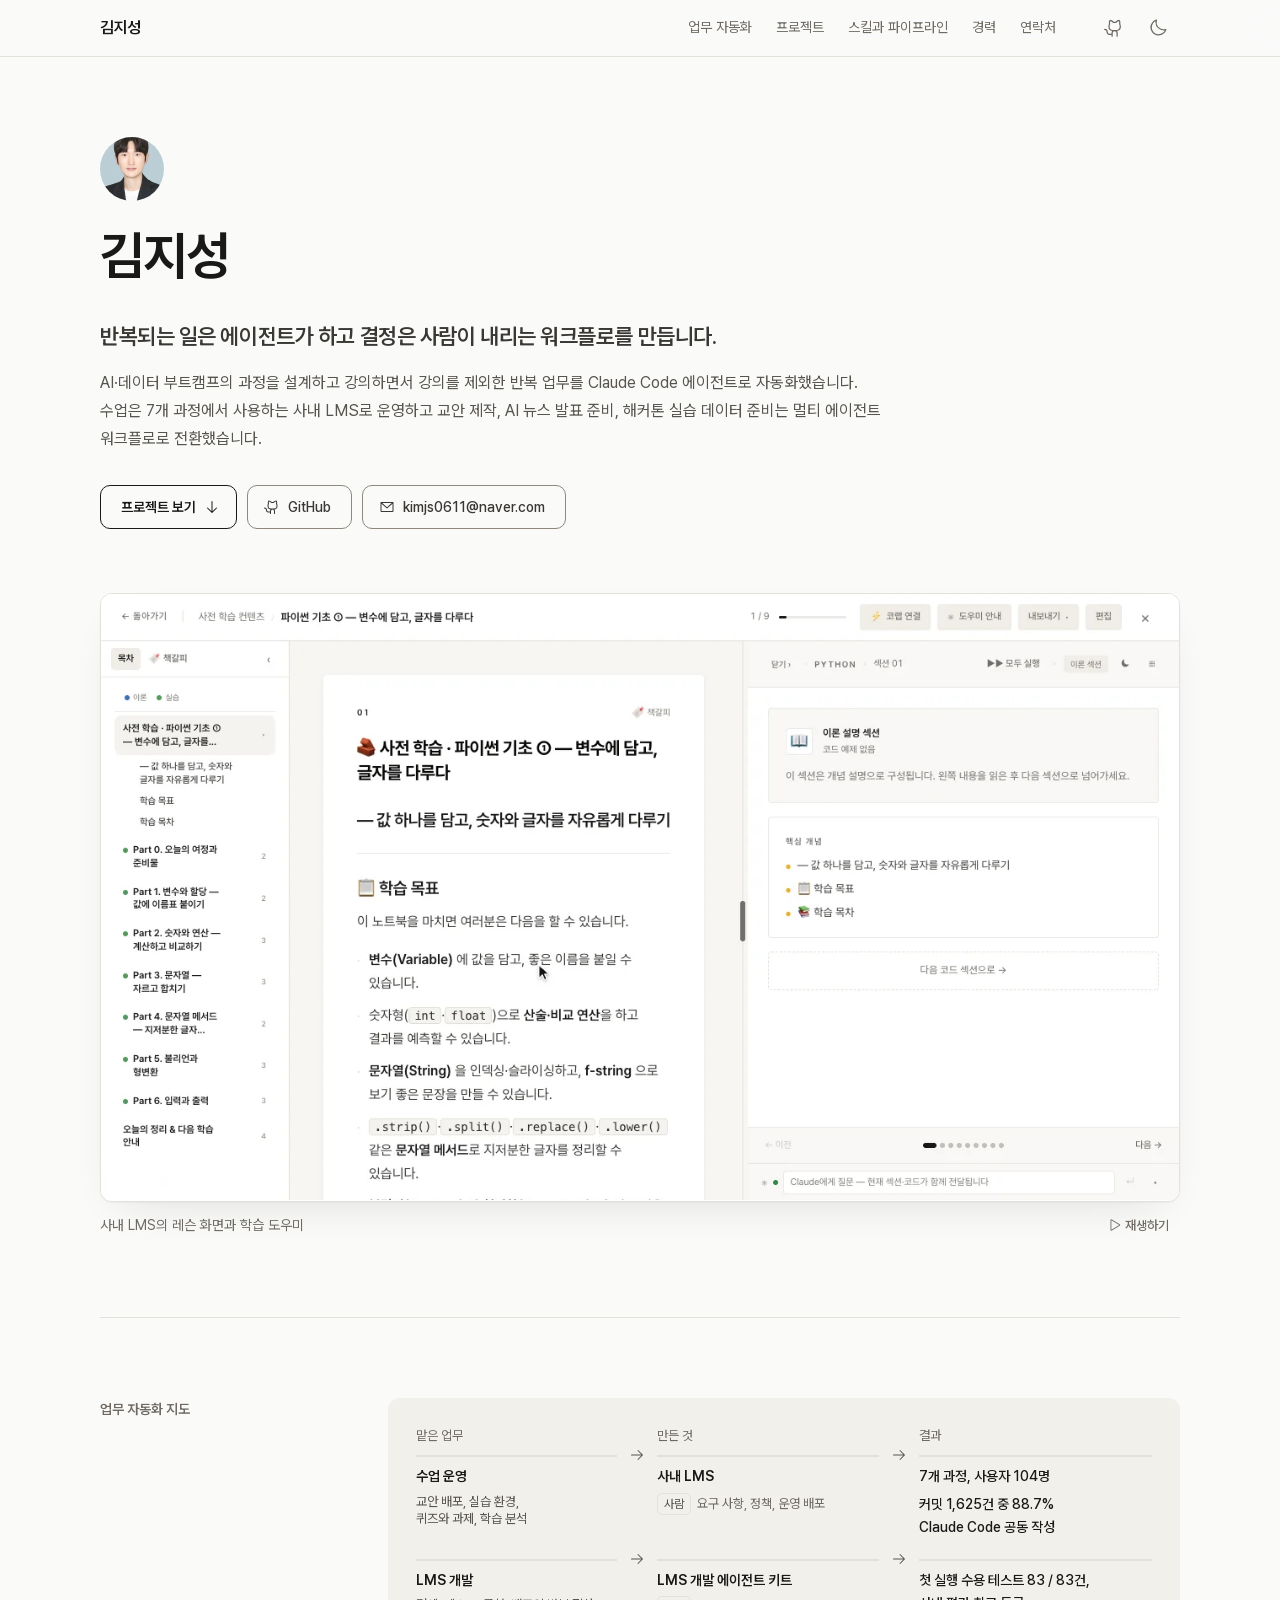
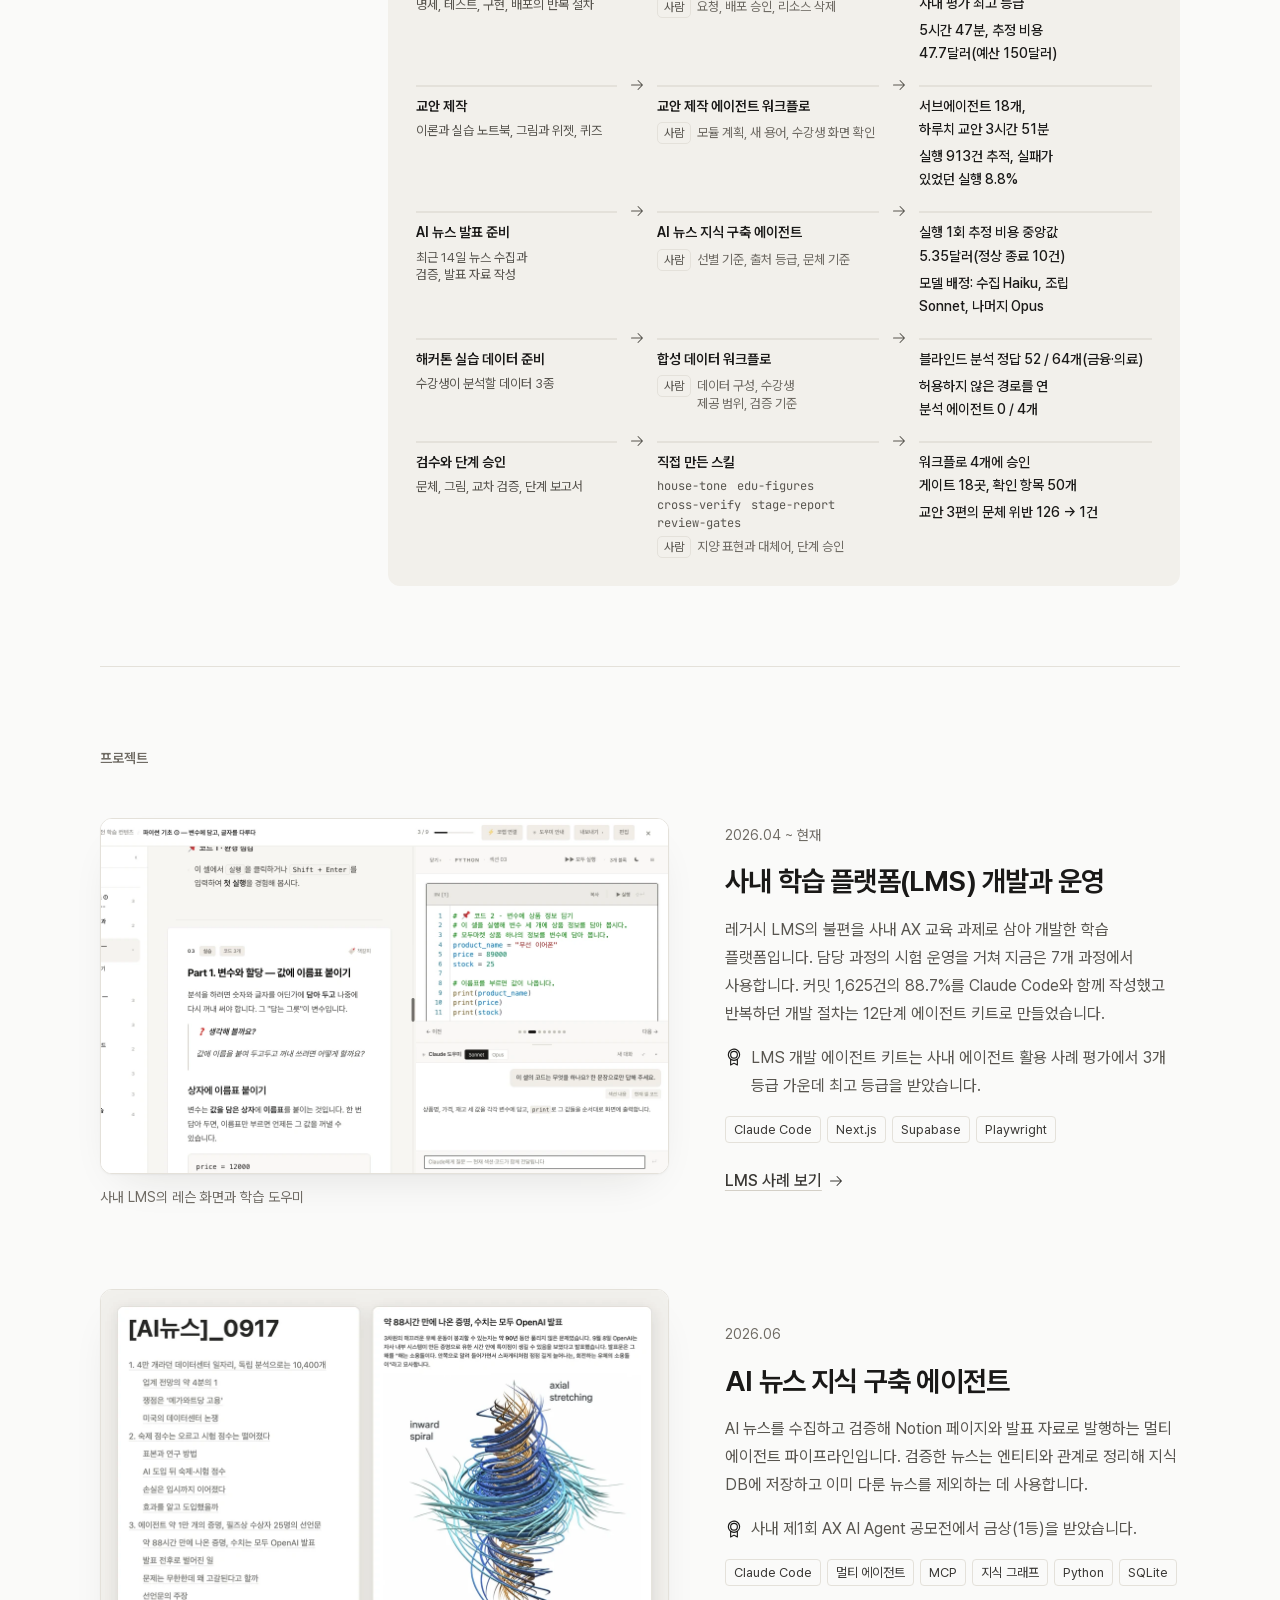
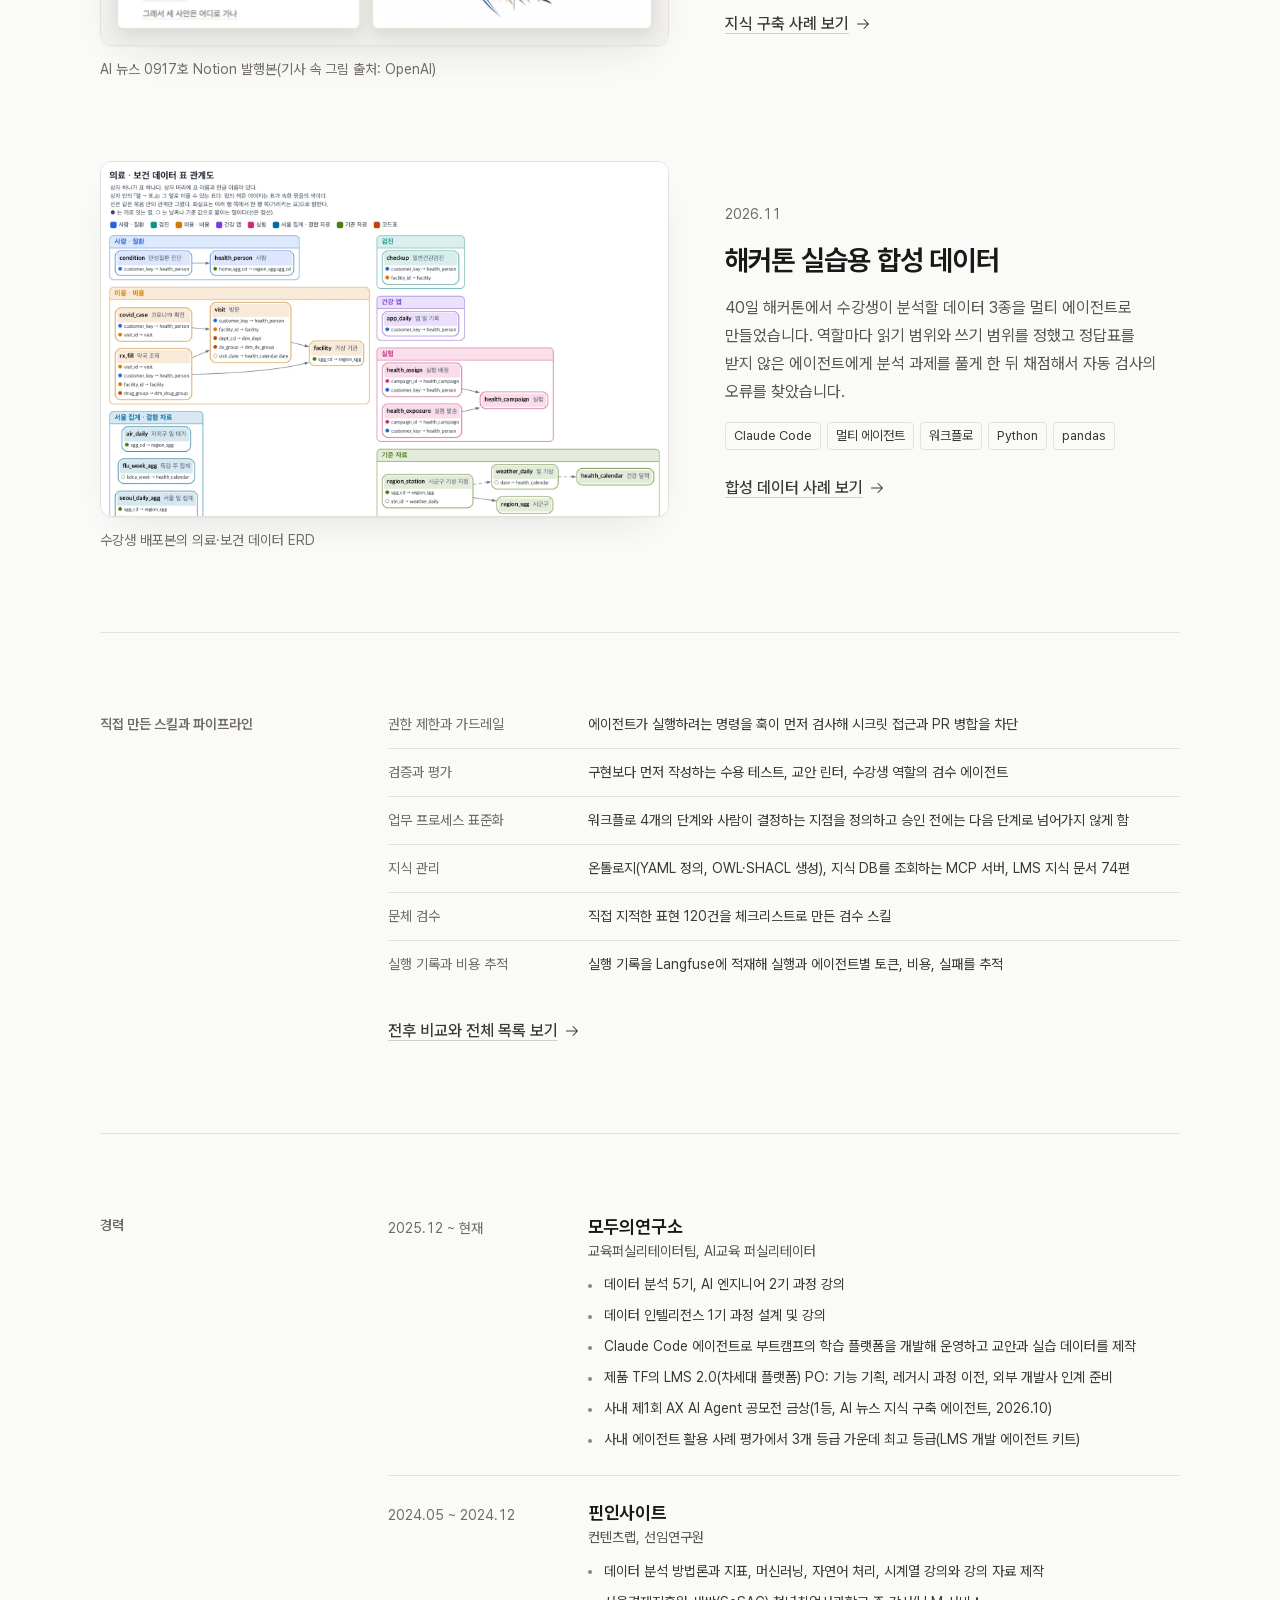
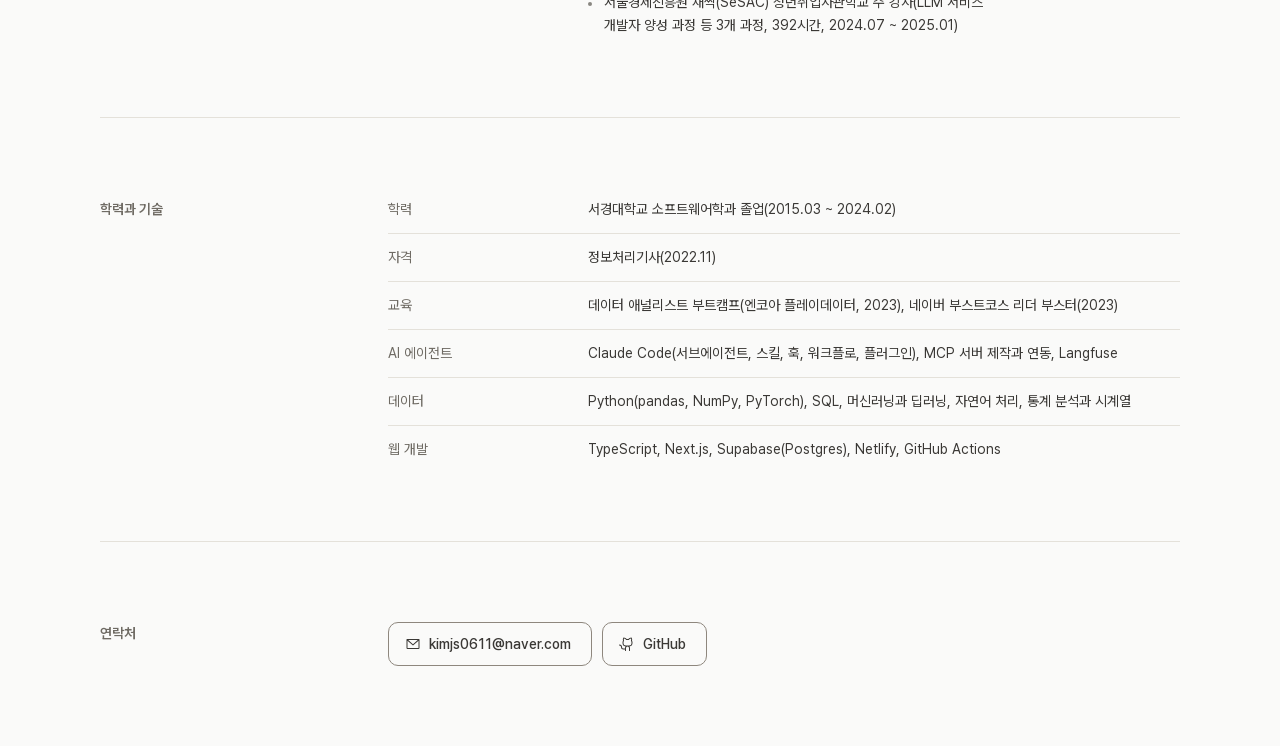
==== commit 3179af31: "Update site Co-Authored-By: Claude Fable 5.2 <noreply@anthropic.com>" ====
--- a/index.html
+++ b/index.html
@@ -4,7 +4,7 @@
     <meta charset="UTF-8" />
     <meta name="viewport" content="width=device-width, initial-scale=1" />
     <title>김지성 포트폴리오</title>
-    <link rel="preload" as="font" type="font/woff2" href="./assets/pretendard-var-Tg-f7uqU.woff2" crossorigin />
+    <link rel="preload" as="font" type="font/woff2" href="./assets/pretendard-var-CToblKmw.woff2" crossorigin />
     <meta
       name="description"
       content="반복되는 일은 에이전트가 하고 결정은 사람이 내리는 워크플로를 만듭니다. 수업 운영(사내 LMS), AI 뉴스 발표 준비, 교안 제작, 해커톤 실습 데이터의 자동화 사례가 있습니다."
@@ -47,10 +47,10 @@
         }
       } catch (e) {}
     </script>
-    <script type="module" src="./assets/index-Z4EpO1Si.js"></script>
-    <link rel="stylesheet" href="./assets/index-DB-WTzWI.css">
+    <script type="module" src="./assets/index-CleHFczk.js"></script>
+    <link rel="stylesheet" href="./assets/index-o4N0ABiC.css">
   </head>
   <body>
-    <div id="root" data-page="home"><link rel="preload" as="image" href="./media/profile.webp"/><link rel="preload" as="image" href="./media/lms-demo.webp"/><a href="#main" class="sr-only focus:not-sr-only focus:fixed focus:top-2 focus:left-2 focus:z-50 focus:rounded-md focus:bg-background focus:px-3 focus:py-2">본문으로 건너뛰기</a><header data-print="hide" class="sticky top-[env(safe-area-inset-top,0px)] z-40 border-b border-border bg-background/85 backdrop-blur-md"><div class="page flex h-14 items-center gap-6"><a href="#top" class="rounded-sm font-semibold tracking-tight text-foreground">김지성</a><nav aria-label="주요 구역" class="ml-auto hidden md:block"><ul class="flex items-center"><li><a href="#automation" class="flex h-11 items-center rounded-md px-3 type-small text-meta transition-colors hover:text-foreground">업무 자동화</a></li><li><a href="#projects" class="flex h-11 items-center rounded-md px-3 type-small text-meta transition-colors hover:text-foreground">프로젝트</a></li><li><a href="#tools" class="flex h-11 items-center rounded-md px-3 type-small text-meta transition-colors hover:text-foreground">스킬과 파이프라인</a></li><li><a href="#career" class="flex h-11 items-center rounded-md px-3 type-small text-meta transition-colors hover:text-foreground">경력</a></li><li><a href="#contact" class="flex h-11 items-center rounded-md px-3 type-small text-meta transition-colors hover:text-foreground">연락처</a></li></ul></nav><div class="ml-auto flex items-center md:ml-0"><a href="https://github.com/studio-js" target="_blank" rel="noreferrer" aria-label="GitHub 프로필⁠(새 창)" class="flex size-11 items-center justify-center rounded-md text-meta transition-colors hover:text-foreground"><svg xmlns="http://www.w3.org/2000/svg" width="1em" height="1em" fill="currentColor" viewBox="0 0 256 256" aria-hidden="true" class="size-5"><path d="M208.31,75.68A59.78,59.78,0,0,0,202.93,28,8,8,0,0,0,196,24a59.75,59.75,0,0,0-48,24H124A59.75,59.75,0,0,0,76,24a8,8,0,0,0-6.93,4,59.78,59.78,0,0,0-5.38,47.68A58.14,58.14,0,0,0,56,104v8a56.06,56.06,0,0,0,48.44,55.47A39.8,39.8,0,0,0,96,192v8H72a24,24,0,0,1-24-24A40,40,0,0,0,8,136a8,8,0,0,0,0,16,24,24,0,0,1,24,24,40,40,0,0,0,40,40H96v16a8,8,0,0,0,16,0V192a24,24,0,0,1,48,0v40a8,8,0,0,0,16,0V192a39.8,39.8,0,0,0-8.44-24.53A56.06,56.06,0,0,0,216,112v-8A58.14,58.14,0,0,0,208.31,75.68ZM200,112a40,40,0,0,1-40,40H112a40,40,0,0,1-40-40v-8a41.74,41.74,0,0,1,6.9-22.48A8,8,0,0,0,80,73.83a43.81,43.81,0,0,1,.79-33.58,43.88,43.88,0,0,1,32.32,20.06A8,8,0,0,0,119.82,64h32.35a8,8,0,0,0,6.74-3.69,43.87,43.87,0,0,1,32.32-20.06A43.81,43.81,0,0,1,192,73.83a8.09,8.09,0,0,0,1,7.65A41.72,41.72,0,0,1,200,104Z"></path></svg></a><button type="button" tabindex="0" data-slot="button" aria-label="어두운 화면으로 바꾸기" class="group/button inline-flex shrink-0 items-center justify-center rounded-lg border border-transparent bg-clip-padding text-sm font-medium whitespace-nowrap transition-[color,background-color,border-color,box-shadow,translate] outline-none select-none focus-visible:border-ring focus-visible:ring-3 focus-visible:ring-ring/50 active:not-aria-[haspopup]:translate-y-px disabled:pointer-events-none disabled:opacity-50 aria-invalid:border-destructive aria-invalid:ring-3 aria-invalid:ring-destructive/20 dark:aria-invalid:border-destructive/50 dark:aria-invalid:ring-destructive/40 [&amp;_svg]:pointer-events-none [&amp;_svg]:shrink-0 aria-expanded:bg-muted aria-expanded:text-foreground size-11 [&amp;_svg:not([class*=&#x27;size-&#x27;])]:size-5 text-meta hover:bg-transparent hover:text-foreground dark:hover:bg-transparent"><svg xmlns="http://www.w3.org/2000/svg" width="1em" height="1em" fill="currentColor" viewBox="0 0 256 256" aria-hidden="true"><path d="M233.54,142.23a8,8,0,0,0-8-2,88.08,88.08,0,0,1-109.8-109.8,8,8,0,0,0-10-10,104.84,104.84,0,0,0-52.91,37A104,104,0,0,0,136,224a103.09,103.09,0,0,0,62.52-20.88,104.84,104.84,0,0,0,37-52.91A8,8,0,0,0,233.54,142.23ZM188.9,190.34A88,88,0,0,1,65.66,67.11a89,89,0,0,1,31.4-26A106,106,0,0,0,96,56,104.11,104.11,0,0,0,200,160a106,106,0,0,0,14.92-1.06A89,89,0,0,1,188.9,190.34Z"></path></svg></button></div></div></header><main id="main"><section id="top" class="page pt-12 pb-16 sm:pt-16 lg:pt-20 lg:pb-20"><img src="./media/profile.webp" alt="" width="256" height="255" class="size-16 rounded-full object-cover dark:brightness-90"/><h1 class="mt-6 type-display">김지성</h1><p class="balance mt-8 max-w-[42rem] type-intro">반복되는 일은 에이전트가 하고 결정은 사람이 내리는 워크플로를 만듭니다.</p><p class="mt-4 max-w-[52rem] text-muted-foreground">AI⁠·⁠데이터 부트캠프의 과정을 설계하고 강의하면서 강의를 제외한 반복 업무를 Claude Code 에이전트에 옮겼습니다. 수업 운영은 7개<!-- --> <!-- -->과정에서 사용하는 사내 LMS로, 교안 제작, AI 뉴스 발표 준비, 해커톤 실습 데이터 준비는 멀티 에이전트 워크플로로 전환했습니다.</p><div class="mt-8 flex flex-wrap items-center gap-2.5"><a data-slot="button" class="group/button inline-flex shrink-0 items-center justify-center rounded-lg border bg-clip-padding whitespace-nowrap transition-[color,background-color,border-color,box-shadow,translate] outline-none select-none focus-visible:border-ring focus-visible:ring-3 focus-visible:ring-ring/50 active:not-aria-[haspopup]:translate-y-px disabled:pointer-events-none disabled:opacity-50 aria-invalid:border-destructive aria-invalid:ring-3 aria-invalid:ring-destructive/20 dark:aria-invalid:border-destructive/50 dark:aria-invalid:ring-destructive/40 [&amp;_svg]:pointer-events-none [&amp;_svg]:shrink-0 [&amp;_svg:not([class*=&#x27;size-&#x27;])]:size-4 border-foreground bg-background font-semibold text-foreground hover:bg-accent h-11 gap-2 px-5 text-sm has-data-[icon=inline-end]:pr-4 has-data-[icon=inline-start]:pl-4" href="#projects">프로젝트 보기<svg xmlns="http://www.w3.org/2000/svg" width="1em" height="1em" fill="currentColor" viewBox="0 0 256 256" data-icon="inline-end" aria-hidden="true"><path d="M205.66,149.66l-72,72a8,8,0,0,1-11.32,0l-72-72a8,8,0,0,1,11.32-11.32L120,196.69V40a8,8,0,0,1,16,0V196.69l58.34-58.35a8,8,0,0,1,11.32,11.32Z"></path></svg></a><a data-slot="button" class="group/button inline-flex shrink-0 items-center justify-center rounded-lg border bg-clip-padding font-medium whitespace-nowrap transition-[color,background-color,border-color,box-shadow,translate] outline-none select-none focus-visible:border-ring focus-visible:ring-3 focus-visible:ring-ring/50 active:not-aria-[haspopup]:translate-y-px disabled:pointer-events-none disabled:opacity-50 aria-invalid:border-destructive aria-invalid:ring-3 aria-invalid:ring-destructive/20 dark:aria-invalid:border-destructive/50 dark:aria-invalid:ring-destructive/40 [&amp;_svg]:pointer-events-none [&amp;_svg]:shrink-0 [&amp;_svg:not([class*=&#x27;size-&#x27;])]:size-4 border-control bg-background text-secondary-foreground hover:border-control-hover hover:bg-accent aria-expanded:bg-accent h-11 gap-2 px-5 text-sm has-data-[icon=inline-end]:pr-4 has-data-[icon=inline-start]:pl-4" href="https://github.com/studio-js" target="_blank" rel="noreferrer"><svg xmlns="http://www.w3.org/2000/svg" width="1em" height="1em" fill="currentColor" viewBox="0 0 256 256" data-icon="inline-start" aria-hidden="true"><path d="M208.31,75.68A59.78,59.78,0,0,0,202.93,28,8,8,0,0,0,196,24a59.75,59.75,0,0,0-48,24H124A59.75,59.75,0,0,0,76,24a8,8,0,0,0-6.93,4,59.78,59.78,0,0,0-5.38,47.68A58.14,58.14,0,0,0,56,104v8a56.06,56.06,0,0,0,48.44,55.47A39.8,39.8,0,0,0,96,192v8H72a24,24,0,0,1-24-24A40,40,0,0,0,8,136a8,8,0,0,0,0,16,24,24,0,0,1,24,24,40,40,0,0,0,40,40H96v16a8,8,0,0,0,16,0V192a24,24,0,0,1,48,0v40a8,8,0,0,0,16,0V192a39.8,39.8,0,0,0-8.44-24.53A56.06,56.06,0,0,0,216,112v-8A58.14,58.14,0,0,0,208.31,75.68ZM200,112a40,40,0,0,1-40,40H112a40,40,0,0,1-40-40v-8a41.74,41.74,0,0,1,6.9-22.48A8,8,0,0,0,80,73.83a43.81,43.81,0,0,1,.79-33.58,43.88,43.88,0,0,1,32.32,20.06A8,8,0,0,0,119.82,64h32.35a8,8,0,0,0,6.74-3.69,43.87,43.87,0,0,1,32.32-20.06A43.81,43.81,0,0,1,192,73.83a8.09,8.09,0,0,0,1,7.65A41.72,41.72,0,0,1,200,104Z"></path></svg>GitHub<span class="sr-only">(새 창)</span></a><button type="button" tabindex="0" data-slot="button" data-print="hide" title="누르면 메일 주소를 복사합니다" class="group/button inline-flex shrink-0 items-center justify-center rounded-lg border bg-clip-padding font-medium whitespace-nowrap transition-[color,background-color,border-color,box-shadow,translate] outline-none focus-visible:border-ring focus-visible:ring-3 focus-visible:ring-ring/50 active:not-aria-[haspopup]:translate-y-px disabled:pointer-events-none disabled:opacity-50 aria-invalid:border-destructive aria-invalid:ring-3 aria-invalid:ring-destructive/20 dark:aria-invalid:border-destructive/50 dark:aria-invalid:ring-destructive/40 [&amp;_svg]:pointer-events-none [&amp;_svg]:shrink-0 [&amp;_svg:not([class*=&#x27;size-&#x27;])]:size-4 border-control bg-background text-secondary-foreground hover:border-control-hover hover:bg-accent aria-expanded:bg-accent h-11 gap-2 px-5 text-sm has-data-[icon=inline-end]:pr-4 has-data-[icon=inline-start]:pl-4 select-text"><svg xmlns="http://www.w3.org/2000/svg" width="1em" height="1em" fill="currentColor" viewBox="0 0 256 256" data-icon="inline-start" aria-hidden="true"><path d="M224,48H32a8,8,0,0,0-8,8V192a16,16,0,0,0,16,16H216a16,16,0,0,0,16-16V56A8,8,0,0,0,224,48ZM203.43,64,128,133.15,52.57,64ZM216,192H40V74.19l82.59,75.71a8,8,0,0,0,10.82,0L216,74.19V192Z"></path></svg><span>kimjs0611@naver.com</span><span class="sr-only">, 누르면 주소를 복사합니다</span><span aria-live="polite" class="sr-only"></span></button></div><figure data-avoid-break="true" class="flex flex-col gap-3 mt-12 lg:mt-16"><div class="frame"><video data-print="hide" src="./media/lms-demo.mp4" poster="./media/lms-demo.webp" width="1280" height="720" muted="" loop="" playsInline="" preload="metadata" aria-label="사내 LMS의 레슨 화면. 목차에서 구역을 고르면 교안이 그 구역으로 스크롤되고 오른쪽에 코드 셀이 나옵니다. 화면 아래의 학습 도우미를 열어 코드가 하는 일을 물으면 한 문장으로 된 답이 옵니다." class="block h-auto w-full cursor-pointer bg-white dark:brightness-90"></video><img data-print="only" src="./media/lms-demo.webp" alt="사내 LMS의 레슨 화면. 목차에서 구역을 고르면 교안이 그 구역으로 스크롤되고 오른쪽에 코드 셀이 나옵니다. 화면 아래의 학습 도우미를 열어 코드가 하는 일을 물으면 한 문장으로 된 답이 옵니다." width="1280" height="720" class="h-auto w-full bg-white"/></div><figcaption class="flex items-center justify-between gap-4 type-small text-meta"><span>사내 LMS의 레슨 화면과 학습 도우미</span><button type="button" tabindex="0" data-slot="button" data-print="hide" aria-label="영상 재생하기" class="group/button inline-flex items-center justify-center border border-transparent bg-clip-padding font-medium whitespace-nowrap transition-[color,background-color,border-color,box-shadow,translate] outline-none select-none focus-visible:border-ring focus-visible:ring-3 focus-visible:ring-ring/50 active:not-aria-[haspopup]:translate-y-px disabled:pointer-events-none disabled:opacity-50 aria-invalid:border-destructive aria-invalid:ring-3 aria-invalid:ring-destructive/20 dark:aria-invalid:border-destructive/50 dark:aria-invalid:ring-destructive/40 [&amp;_svg]:pointer-events-none [&amp;_svg]:shrink-0 hover:bg-muted hover:text-foreground aria-expanded:bg-muted aria-expanded:text-foreground dark:hover:bg-muted/50 h-7 gap-1 rounded-[min(var(--radius-md),12px)] px-2.5 text-[0.8125rem] in-data-[slot=button-group]:rounded-lg has-data-[icon=inline-end]:pr-1.5 has-data-[icon=inline-start]:pl-1.5 [&amp;_svg:not([class*=&#x27;size-&#x27;])]:size-3.5 -my-1 shrink-0 text-meta"><svg xmlns="http://www.w3.org/2000/svg" width="1em" height="1em" fill="currentColor" viewBox="0 0 256 256" data-icon="inline-start" aria-hidden="true"><path d="M232.4,114.49,88.32,26.35a16,16,0,0,0-16.2-.3A15.86,15.86,0,0,0,64,39.87V216.13A15.94,15.94,0,0,0,80,232a16.07,16.07,0,0,0,8.36-2.35L232.4,141.51a15.81,15.81,0,0,0,0-27ZM80,215.94V40l143.83,88Z"></path></svg>재생하기</button></figcaption></figure></section><section id="automation" class="page scroll-mt-28"><div class="grid gap-x-12 gap-y-7 border-t border-border py-14 lg:grid-cols-[15rem_minmax(0,1fr)] lg:py-20 [nav+section&gt;&amp;]:border-t-0"><div class="flex flex-col gap-2 lg:sticky lg:top-32 lg:self-start"><h2 class="type-small font-semibold text-meta">업무 자동화 지도</h2></div><div class="flex min-w-0 flex-col gap-8"><figure data-avoid-break="true" class="flex flex-col gap-3"><div class="flex flex-col gap-5 rounded-2xl bg-muted p-5 sm:p-7"><div role="group" aria-label="맡은 업무와 그 업무를 옮겨 만든 것, 결과" class="flex flex-col gap-2.5"><div aria-hidden="true" class="hidden type-label font-normal text-meta sm:grid sm:grid-cols-[minmax(0,0.95fr)_1rem_minmax(0,1.05fr)_1rem_minmax(0,1.1fr)] sm:gap-x-3"><span>맡은 업무</span><span></span><span>만든 것</span><span></span><span>결과</span></div><ol class="flex flex-col gap-5"><li class="grid gap-y-1.5 type-small sm:grid-cols-[minmax(0,0.95fr)_1rem_minmax(0,1.05fr)_1rem_minmax(0,1.1fr)] sm:gap-x-3"><div class="flex min-w-0 flex-col gap-1 border-l-2 pl-3 sm:border-t-2 sm:border-l-0 sm:pt-2 sm:pl-0 border-border"><span class="font-semibold text-foreground"><span class="sr-only">맡은 업무: </span>수업 운영</span><span class="text-[0.8125rem] leading-snug text-muted-foreground">교안 배포, 실습 환경, 퀴즈와 과제, 학습 분석</span></div><span aria-hidden="true" class="hidden justify-center sm:flex"><svg xmlns="http://www.w3.org/2000/svg" width="1em" height="1em" fill="currentColor" viewBox="0 0 256 256" class="size-4 -translate-y-1/2 text-muted-foreground"><path d="M221.66,133.66l-72,72a8,8,0,0,1-11.32-11.32L196.69,136H40a8,8,0,0,1,0-16H196.69L138.34,61.66a8,8,0,0,1,11.32-11.32l72,72A8,8,0,0,1,221.66,133.66Z"></path></svg></span><div class="flex min-w-0 flex-col gap-1 border-l-2 pl-3 sm:border-t-2 sm:border-l-0 sm:pt-2 sm:pl-0 border-border"><span class="font-semibold text-foreground"><span class="sr-only">만든 것: </span>사내 LMS</span><span class="text-[0.8125rem] leading-snug flex items-baseline gap-1.5 text-meta"><span class="rounded-[5px] border border-border px-1.5 text-xs leading-5 whitespace-nowrap text-muted-foreground">사람</span><span class="sr-only">이 정하는 것: </span><span>요구 사항, 정책, 운영 배포</span></span></div><span aria-hidden="true" class="hidden justify-center sm:flex"><svg xmlns="http://www.w3.org/2000/svg" width="1em" height="1em" fill="currentColor" viewBox="0 0 256 256" class="size-4 -translate-y-1/2 text-muted-foreground"><path d="M221.66,133.66l-72,72a8,8,0,0,1-11.32-11.32L196.69,136H40a8,8,0,0,1,0-16H196.69L138.34,61.66a8,8,0,0,1,11.32-11.32l72,72A8,8,0,0,1,221.66,133.66Z"></path></svg></span><div class="flex min-w-0 flex-col gap-1 border-l-2 pl-3 sm:border-t-2 sm:border-l-0 sm:pt-2 sm:pl-0 border-border"><span class="sr-only">결과: </span><span class="font-medium text-foreground">7개 과정, 사용자 104명</span><span class="font-medium text-foreground">커밋 1,625건 중 88.7% Claude Code 공동 작성</span></div></li><li class="grid gap-y-1.5 type-small sm:grid-cols-[minmax(0,0.95fr)_1rem_minmax(0,1.05fr)_1rem_minmax(0,1.1fr)] sm:gap-x-3"><div class="flex min-w-0 flex-col gap-1 border-l-2 pl-3 sm:border-t-2 sm:border-l-0 sm:pt-2 sm:pl-0 border-border"><span class="font-semibold text-foreground"><span class="sr-only">맡은 업무: </span>LMS 개발</span><span class="text-[0.8125rem] leading-snug text-muted-foreground">명세, 테스트, 구현, 배포의 반복 절차</span></div><span aria-hidden="true" class="hidden justify-center sm:flex"><svg xmlns="http://www.w3.org/2000/svg" width="1em" height="1em" fill="currentColor" viewBox="0 0 256 256" class="size-4 -translate-y-1/2 text-muted-foreground"><path d="M221.66,133.66l-72,72a8,8,0,0,1-11.32-11.32L196.69,136H40a8,8,0,0,1,0-16H196.69L138.34,61.66a8,8,0,0,1,11.32-11.32l72,72A8,8,0,0,1,221.66,133.66Z"></path></svg></span><div class="flex min-w-0 flex-col gap-1 border-l-2 pl-3 sm:border-t-2 sm:border-l-0 sm:pt-2 sm:pl-0 border-border"><span class="font-semibold text-foreground"><span class="sr-only">만든 것: </span>LMS 개발 에이전트 키트</span><span class="text-[0.8125rem] leading-snug flex items-baseline gap-1.5 text-meta"><span class="rounded-[5px] border border-border px-1.5 text-xs leading-5 whitespace-nowrap text-muted-foreground">사람</span><span class="sr-only">이 정하는 것: </span><span>요청, 배포 승인, 리소스 삭제</span></span></div><span aria-hidden="true" class="hidden justify-center sm:flex"><svg xmlns="http://www.w3.org/2000/svg" width="1em" height="1em" fill="currentColor" viewBox="0 0 256 256" class="size-4 -translate-y-1/2 text-muted-foreground"><path d="M221.66,133.66l-72,72a8,8,0,0,1-11.32-11.32L196.69,136H40a8,8,0,0,1,0-16H196.69L138.34,61.66a8,8,0,0,1,11.32-11.32l72,72A8,8,0,0,1,221.66,133.66Z"></path></svg></span><div class="flex min-w-0 flex-col gap-1 border-l-2 pl-3 sm:border-t-2 sm:border-l-0 sm:pt-2 sm:pl-0 border-border"><span class="sr-only">결과: </span><span class="font-medium text-foreground">첫 실행 수용 테스트 83 / 83건, 사내 평가 최고 등급</span><span class="font-medium text-foreground">5시간 47분, 추정 비용 47.7달러⁠(예산 150달러)</span></div></li><li class="grid gap-y-1.5 type-small sm:grid-cols-[minmax(0,0.95fr)_1rem_minmax(0,1.05fr)_1rem_minmax(0,1.1fr)] sm:gap-x-3"><div class="flex min-w-0 flex-col gap-1 border-l-2 pl-3 sm:border-t-2 sm:border-l-0 sm:pt-2 sm:pl-0 border-border"><span class="font-semibold text-foreground"><span class="sr-only">맡은 업무: </span>교안 제작</span><span class="text-[0.8125rem] leading-snug text-muted-foreground">이론과 실습 노트북, 그림과 위젯, 퀴즈</span></div><span aria-hidden="true" class="hidden justify-center sm:flex"><svg xmlns="http://www.w3.org/2000/svg" width="1em" height="1em" fill="currentColor" viewBox="0 0 256 256" class="size-4 -translate-y-1/2 text-muted-foreground"><path d="M221.66,133.66l-72,72a8,8,0,0,1-11.32-11.32L196.69,136H40a8,8,0,0,1,0-16H196.69L138.34,61.66a8,8,0,0,1,11.32-11.32l72,72A8,8,0,0,1,221.66,133.66Z"></path></svg></span><div class="flex min-w-0 flex-col gap-1 border-l-2 pl-3 sm:border-t-2 sm:border-l-0 sm:pt-2 sm:pl-0 border-border"><span class="font-semibold text-foreground"><span class="sr-only">만든 것: </span>교안 제작 에이전트 워크플로</span><span class="text-[0.8125rem] leading-snug flex items-baseline gap-1.5 text-meta"><span class="rounded-[5px] border border-border px-1.5 text-xs leading-5 whitespace-nowrap text-muted-foreground">사람</span><span class="sr-only">이 정하는 것: </span><span>모듈 계획, 새 용어, 학생 화면 확인</span></span></div><span aria-hidden="true" class="hidden justify-center sm:flex"><svg xmlns="http://www.w3.org/2000/svg" width="1em" height="1em" fill="currentColor" viewBox="0 0 256 256" class="size-4 -translate-y-1/2 text-muted-foreground"><path d="M221.66,133.66l-72,72a8,8,0,0,1-11.32-11.32L196.69,136H40a8,8,0,0,1,0-16H196.69L138.34,61.66a8,8,0,0,1,11.32-11.32l72,72A8,8,0,0,1,221.66,133.66Z"></path></svg></span><div class="flex min-w-0 flex-col gap-1 border-l-2 pl-3 sm:border-t-2 sm:border-l-0 sm:pt-2 sm:pl-0 border-border"><span class="sr-only">결과: </span><span class="font-medium text-foreground">서브에이전트 18개, 하루치 교안 3시간 51분</span><span class="font-medium text-foreground">실행 913건 추적, 실패가 있었던 실행 8.8%</span></div></li><li class="grid gap-y-1.5 type-small sm:grid-cols-[minmax(0,0.95fr)_1rem_minmax(0,1.05fr)_1rem_minmax(0,1.1fr)] sm:gap-x-3"><div class="flex min-w-0 flex-col gap-1 border-l-2 pl-3 sm:border-t-2 sm:border-l-0 sm:pt-2 sm:pl-0 border-border"><span class="font-semibold text-foreground"><span class="sr-only">맡은 업무: </span>AI 뉴스 발표 준비</span><span class="text-[0.8125rem] leading-snug text-muted-foreground">최근 14일 뉴스 수집과 검증, 발표 자료 작성</span></div><span aria-hidden="true" class="hidden justify-center sm:flex"><svg xmlns="http://www.w3.org/2000/svg" width="1em" height="1em" fill="currentColor" viewBox="0 0 256 256" class="size-4 -translate-y-1/2 text-muted-foreground"><path d="M221.66,133.66l-72,72a8,8,0,0,1-11.32-11.32L196.69,136H40a8,8,0,0,1,0-16H196.69L138.34,61.66a8,8,0,0,1,11.32-11.32l72,72A8,8,0,0,1,221.66,133.66Z"></path></svg></span><div class="flex min-w-0 flex-col gap-1 border-l-2 pl-3 sm:border-t-2 sm:border-l-0 sm:pt-2 sm:pl-0 border-border"><span class="font-semibold text-foreground"><span class="sr-only">만든 것: </span>AI 뉴스 지식 구축 에이전트</span><span class="text-[0.8125rem] leading-snug flex items-baseline gap-1.5 text-meta"><span class="rounded-[5px] border border-border px-1.5 text-xs leading-5 whitespace-nowrap text-muted-foreground">사람</span><span class="sr-only">이 정하는 것: </span><span>선별 기준, 출처 등급, 문체 기준</span></span></div><span aria-hidden="true" class="hidden justify-center sm:flex"><svg xmlns="http://www.w3.org/2000/svg" width="1em" height="1em" fill="currentColor" viewBox="0 0 256 256" class="size-4 -translate-y-1/2 text-muted-foreground"><path d="M221.66,133.66l-72,72a8,8,0,0,1-11.32-11.32L196.69,136H40a8,8,0,0,1,0-16H196.69L138.34,61.66a8,8,0,0,1,11.32-11.32l72,72A8,8,0,0,1,221.66,133.66Z"></path></svg></span><div class="flex min-w-0 flex-col gap-1 border-l-2 pl-3 sm:border-t-2 sm:border-l-0 sm:pt-2 sm:pl-0 border-border"><span class="sr-only">결과: </span><span class="font-medium text-foreground">실행 1회 추정 비용 중앙값 5.35달러⁠(정상 종료 10건)</span><span class="font-medium text-foreground">모델 배정: 수집 Haiku, 조립 Sonnet, 나머지 Opus</span></div></li><li class="grid gap-y-1.5 type-small sm:grid-cols-[minmax(0,0.95fr)_1rem_minmax(0,1.05fr)_1rem_minmax(0,1.1fr)] sm:gap-x-3"><div class="flex min-w-0 flex-col gap-1 border-l-2 pl-3 sm:border-t-2 sm:border-l-0 sm:pt-2 sm:pl-0 border-border"><span class="font-semibold text-foreground"><span class="sr-only">맡은 업무: </span>해커톤 실습 데이터 준비</span><span class="text-[0.8125rem] leading-snug text-muted-foreground">수강생이 분석할 데이터 3종</span></div><span aria-hidden="true" class="hidden justify-center sm:flex"><svg xmlns="http://www.w3.org/2000/svg" width="1em" height="1em" fill="currentColor" viewBox="0 0 256 256" class="size-4 -translate-y-1/2 text-muted-foreground"><path d="M221.66,133.66l-72,72a8,8,0,0,1-11.32-11.32L196.69,136H40a8,8,0,0,1,0-16H196.69L138.34,61.66a8,8,0,0,1,11.32-11.32l72,72A8,8,0,0,1,221.66,133.66Z"></path></svg></span><div class="flex min-w-0 flex-col gap-1 border-l-2 pl-3 sm:border-t-2 sm:border-l-0 sm:pt-2 sm:pl-0 border-border"><span class="font-semibold text-foreground"><span class="sr-only">만든 것: </span>합성 데이터 워크플로</span><span class="text-[0.8125rem] leading-snug flex items-baseline gap-1.5 text-meta"><span class="rounded-[5px] border border-border px-1.5 text-xs leading-5 whitespace-nowrap text-muted-foreground">사람</span><span class="sr-only">이 정하는 것: </span><span>데이터 구성, 수강생 제공 범위, 검증 기준</span></span></div><span aria-hidden="true" class="hidden justify-center sm:flex"><svg xmlns="http://www.w3.org/2000/svg" width="1em" height="1em" fill="currentColor" viewBox="0 0 256 256" class="size-4 -translate-y-1/2 text-muted-foreground"><path d="M221.66,133.66l-72,72a8,8,0,0,1-11.32-11.32L196.69,136H40a8,8,0,0,1,0-16H196.69L138.34,61.66a8,8,0,0,1,11.32-11.32l72,72A8,8,0,0,1,221.66,133.66Z"></path></svg></span><div class="flex min-w-0 flex-col gap-1 border-l-2 pl-3 sm:border-t-2 sm:border-l-0 sm:pt-2 sm:pl-0 border-border"><span class="sr-only">결과: </span><span class="font-medium text-foreground">블라인드 평가 정답 52 / 64개⁠(금융⁠·⁠의료)</span><span class="font-medium text-foreground">금지 경로를 연 분석 에이전트 0 / 4개</span></div></li><li class="grid gap-y-1.5 type-small sm:grid-cols-[minmax(0,0.95fr)_1rem_minmax(0,1.05fr)_1rem_minmax(0,1.1fr)] sm:gap-x-3"><div class="flex min-w-0 flex-col gap-1 border-l-2 pl-3 sm:border-t-2 sm:border-l-0 sm:pt-2 sm:pl-0 border-border"><span class="font-semibold text-foreground"><span class="sr-only">맡은 업무: </span>검수와 단계 승인</span><span class="text-[0.8125rem] leading-snug text-muted-foreground">문체, 그림, 교차 검증, 단계 보고서</span></div><span aria-hidden="true" class="hidden justify-center sm:flex"><svg xmlns="http://www.w3.org/2000/svg" width="1em" height="1em" fill="currentColor" viewBox="0 0 256 256" class="size-4 -translate-y-1/2 text-muted-foreground"><path d="M221.66,133.66l-72,72a8,8,0,0,1-11.32-11.32L196.69,136H40a8,8,0,0,1,0-16H196.69L138.34,61.66a8,8,0,0,1,11.32-11.32l72,72A8,8,0,0,1,221.66,133.66Z"></path></svg></span><div class="flex min-w-0 flex-col gap-1 border-l-2 pl-3 sm:border-t-2 sm:border-l-0 sm:pt-2 sm:pl-0 border-border"><span class="font-semibold text-foreground"><span class="sr-only">만든 것: </span>직접 만든 스킬</span><span class="flex flex-wrap gap-x-2.5 gap-y-0.5"><code class="font-mono text-[0.75rem] leading-snug text-muted-foreground">house-tone</code><code class="font-mono text-[0.75rem] leading-snug text-muted-foreground">edu-figures</code><code class="font-mono text-[0.75rem] leading-snug text-muted-foreground">cross-verify</code><code class="font-mono text-[0.75rem] leading-snug text-muted-foreground">stage-report</code><code class="font-mono text-[0.75rem] leading-snug text-muted-foreground">review-gates</code></span><span class="text-[0.8125rem] leading-snug flex items-baseline gap-1.5 text-meta"><span class="rounded-[5px] border border-border px-1.5 text-xs leading-5 whitespace-nowrap text-muted-foreground">사람</span><span class="sr-only">이 정하는 것: </span><span>지양 표현과 대체어, 단계 승인</span></span></div><span aria-hidden="true" class="hidden justify-center sm:flex"><svg xmlns="http://www.w3.org/2000/svg" width="1em" height="1em" fill="currentColor" viewBox="0 0 256 256" class="size-4 -translate-y-1/2 text-muted-foreground"><path d="M221.66,133.66l-72,72a8,8,0,0,1-11.32-11.32L196.69,136H40a8,8,0,0,1,0-16H196.69L138.34,61.66a8,8,0,0,1,11.32-11.32l72,72A8,8,0,0,1,221.66,133.66Z"></path></svg></span><div class="flex min-w-0 flex-col gap-1 border-l-2 pl-3 sm:border-t-2 sm:border-l-0 sm:pt-2 sm:pl-0 border-border"><span class="sr-only">결과: </span><span class="font-medium text-foreground">워크플로 4개에 승인 게이트 18곳, 확인 항목 50개</span><span class="font-medium text-foreground">교안 3편의 문체 위반 126 → 1건</span></div></li></ol></div></div></figure></div></div></section><section id="projects" class="page scroll-mt-16"><div class="border-t border-border py-14 lg:py-20"><h2 class="type-small font-semibold text-meta">프로젝트</h2><div class="mt-10 flex flex-col gap-16 lg:mt-12 lg:gap-20"><article data-avoid-break="true" class="grid items-center gap-x-14 gap-y-7 lg:grid-cols-[minmax(0,1.25fr)_minmax(0,1fr)]"><figure data-avoid-break="true" class="flex flex-col gap-3"><button type="button" tabindex="0" data-base-ui-click-trigger="" id="base-ui-_R_7lcr_" aria-haspopup="dialog" aria-expanded="false" data-slot="dialog-trigger" aria-label="사내 LMS의 레슨 화면과 학습 도우미 크게 보기" class="block w-full cursor-zoom-in frame"><img src="./media/lms-tutor.webp" alt="사내 LMS의 레슨 화면. 오른쪽 위에 코드 셀이 있고 오른쪽 아래의 학습 도우미 창에 코드가 하는 일을 묻는 질문과 한 문장으로 된 답이 보입니다." width="1280" height="720" loading="lazy" decoding="async" class="block w-full bg-white dark:brightness-90 aspect-[16/10] object-cover object-right-top"/></button><figcaption class="type-small text-meta">사내 LMS의 레슨 화면과 학습 도우미</figcaption></figure><div class="flex flex-col gap-4"><p class="type-small text-meta tabular-nums">2026.04 ~ 현재</p><h3 class="type-title"><a href="./lms.html" class="rounded-sm hover:underline hover:underline-offset-4">사내 학습 플랫폼⁠(LMS) 개발과 운영</a></h3><p class="text-muted-foreground">레거시 LMS의 불편을 사내 AX 교육 과제로 정리해 개발한 학습 플랫폼입니다. 담당 과정의 시험 운영을 거쳐 지금은 7개 과정에서 사용합니다. 커밋 1,625건의 88.7%⁠를 Claude Code와 함께 작성했고 반복하던 개발 절차는 12단계 에이전트 키트로 만들었습니다.</p><p class="flex items-start gap-2 text-muted-foreground"><svg xmlns="http://www.w3.org/2000/svg" width="1em" height="1em" fill="currentColor" viewBox="0 0 256 256" aria-hidden="true" class="mt-[0.3rem] size-[1.125rem] shrink-0 text-brand"><path d="M216,96A88,88,0,1,0,72,163.83V240a8,8,0,0,0,11.58,7.16L128,225l44.43,22.21A8.07,8.07,0,0,0,176,248a8,8,0,0,0,8-8V163.83A87.85,87.85,0,0,0,216,96ZM56,96a72,72,0,1,1,72,72A72.08,72.08,0,0,1,56,96ZM168,227.06l-36.43-18.21a8,8,0,0,0-7.16,0L88,227.06V174.37a87.89,87.89,0,0,0,80,0ZM128,152A56,56,0,1,0,72,96,56.06,56.06,0,0,0,128,152Zm0-96A40,40,0,1,1,88,96,40,40,0,0,1,128,56Z"></path></svg><span>LMS 개발 에이전트 키트는 사내 에이전트 활용 사례 평가에서 3개 등급 가운데 최고 등급을 받았습니다.</span></p><ul aria-label="사용한 기술" class="flex flex-wrap gap-1.5"><li class="rounded-[4px] border border-border px-2 py-[0.1875rem] type-label font-normal text-secondary-foreground">Claude Code</li><li class="rounded-[4px] border border-border px-2 py-[0.1875rem] type-label font-normal text-secondary-foreground">Next.js</li><li class="rounded-[4px] border border-border px-2 py-[0.1875rem] type-label font-normal text-secondary-foreground">Supabase</li><li class="rounded-[4px] border border-border px-2 py-[0.1875rem] type-label font-normal text-secondary-foreground">Playwright</li></ul><a href="./lms.html" class="inline-flex h-11 w-fit items-center gap-1.5 font-medium"><span class="rounded-sm underline decoration-input underline-offset-4 transition-colors hover:decoration-foreground">LMS 사례 보기</span><svg xmlns="http://www.w3.org/2000/svg" width="1em" height="1em" fill="currentColor" viewBox="0 0 256 256" aria-hidden="true" class="size-4"><path d="M221.66,133.66l-72,72a8,8,0,0,1-11.32-11.32L196.69,136H40a8,8,0,0,1,0-16H196.69L138.34,61.66a8,8,0,0,1,11.32-11.32l72,72A8,8,0,0,1,221.66,133.66Z"></path></svg></a></div></article><article data-avoid-break="true" class="grid items-center gap-x-14 gap-y-7 lg:grid-cols-[minmax(0,1.25fr)_minmax(0,1fr)]"><figure data-avoid-break="true" class="flex flex-col gap-3"><button type="button" tabindex="0" data-base-ui-click-trigger="" id="base-ui-_R_7lkr_" aria-haspopup="dialog" aria-expanded="false" data-slot="dialog-trigger" aria-label="AI 뉴스 0917호 Notion 발행본 크게 보기" class="block w-full cursor-zoom-in frame"><img src="./media/news-issue-cover.webp" alt="AI 뉴스 0917호 Notion 발행본의 두 부분. 왼쪽은 호 제목 「[AI뉴스]_0917」⁠과 기사 3건의 목차이고 오른쪽은 3번 기사 「약 88시간 만에 나온 증명, 수치는 모두 OpenAI 발표」⁠의 본문과 OpenAI 발표문의 소용돌이 그림입니다." width="1140" height="712" loading="lazy" decoding="async" class="block w-full bg-white dark:brightness-90 aspect-[16/10] object-cover object-top"/></button><figcaption class="type-small text-meta">AI 뉴스 0917호 Notion 발행본⁠(기사 속 그림 출처: OpenAI)</figcaption></figure><div class="flex flex-col gap-4"><p class="type-small text-meta tabular-nums">2026.06</p><h3 class="type-title"><a href="./knowledge.html" class="rounded-sm hover:underline hover:underline-offset-4">AI 뉴스 지식 구축 에이전트</a></h3><p class="text-muted-foreground">AI 뉴스를 수집하고 검증해 Notion 페이지와 발표 자료로 발행하는 멀티 에이전트 파이프라인입니다. 검증한 뉴스는 엔티티와 관계로 정리해 지식 DB에 저장하고 이미 다룬 뉴스를 거르는 데 사용합니다.</p><p class="flex items-start gap-2 text-muted-foreground"><svg xmlns="http://www.w3.org/2000/svg" width="1em" height="1em" fill="currentColor" viewBox="0 0 256 256" aria-hidden="true" class="mt-[0.3rem] size-[1.125rem] shrink-0 text-brand"><path d="M216,96A88,88,0,1,0,72,163.83V240a8,8,0,0,0,11.58,7.16L128,225l44.43,22.21A8.07,8.07,0,0,0,176,248a8,8,0,0,0,8-8V163.83A87.85,87.85,0,0,0,216,96ZM56,96a72,72,0,1,1,72,72A72.08,72.08,0,0,1,56,96ZM168,227.06l-36.43-18.21a8,8,0,0,0-7.16,0L88,227.06V174.37a87.89,87.89,0,0,0,80,0ZM128,152A56,56,0,1,0,72,96,56.06,56.06,0,0,0,128,152Zm0-96A40,40,0,1,1,88,96,40,40,0,0,1,128,56Z"></path></svg><span>사내 제1회 AX AI Agent 공모전에서 금상⁠(1등)⁠을 받았습니다.</span></p><ul aria-label="사용한 기술" class="flex flex-wrap gap-1.5"><li class="rounded-[4px] border border-border px-2 py-[0.1875rem] type-label font-normal text-secondary-foreground">Claude Code</li><li class="rounded-[4px] border border-border px-2 py-[0.1875rem] type-label font-normal text-secondary-foreground">멀티 에이전트</li><li class="rounded-[4px] border border-border px-2 py-[0.1875rem] type-label font-normal text-secondary-foreground">MCP</li><li class="rounded-[4px] border border-border px-2 py-[0.1875rem] type-label font-normal text-secondary-foreground">지식 그래프</li><li class="rounded-[4px] border border-border px-2 py-[0.1875rem] type-label font-normal text-secondary-foreground">Python</li><li class="rounded-[4px] border border-border px-2 py-[0.1875rem] type-label font-normal text-secondary-foreground">SQLite</li></ul><a href="./knowledge.html" class="inline-flex h-11 w-fit items-center gap-1.5 font-medium"><span class="rounded-sm underline decoration-input underline-offset-4 transition-colors hover:decoration-foreground">지식 구축 사례 보기</span><svg xmlns="http://www.w3.org/2000/svg" width="1em" height="1em" fill="currentColor" viewBox="0 0 256 256" aria-hidden="true" class="size-4"><path d="M221.66,133.66l-72,72a8,8,0,0,1-11.32-11.32L196.69,136H40a8,8,0,0,1,0-16H196.69L138.34,61.66a8,8,0,0,1,11.32-11.32l72,72A8,8,0,0,1,221.66,133.66Z"></path></svg></a></div></article><article data-avoid-break="true" class="grid items-center gap-x-14 gap-y-7 lg:grid-cols-[minmax(0,1.25fr)_minmax(0,1fr)]"><figure data-avoid-break="true" class="flex flex-col gap-3"><button type="button" tabindex="0" data-base-ui-click-trigger="" id="base-ui-_R_7lsr_" aria-haspopup="dialog" aria-expanded="false" data-slot="dialog-trigger" aria-label="수강생 배포본의 의료⁠·⁠보건 데이터 ERD 크게 보기" class="block w-full cursor-zoom-in frame"><img src="./media/data-erd-health.webp" alt="방문 표⁠(visit)⁠와 사람 표⁠(health_person)⁠를 중심으로 표 21개를 사람⁠·⁠질환, 검진, 이용⁠·⁠비용, 건강 앱, 실험, 서울 집계⁠·⁠결합 자료, 기준 자료, 코드표로 나누고 키로 이은 ERD." width="1600" height="1287" loading="lazy" decoding="async" class="block w-full bg-white dark:brightness-90 aspect-[16/10] object-cover object-top"/></button><figcaption class="type-small text-meta">수강생 배포본의 의료⁠·⁠보건 데이터 ERD</figcaption></figure><div class="flex flex-col gap-4"><p class="type-small text-meta tabular-nums">2026.11</p><h3 class="type-title"><a href="./data.html" class="rounded-sm hover:underline hover:underline-offset-4">해커톤 실습용 합성 데이터</a></h3><p class="text-muted-foreground">40일 해커톤에서 수강생이 분석할 데이터 3종을 멀티 에이전트로 만들었습니다. 역할마다 읽기 범위와 쓰기 범위를 정했고 정답표를 받지 않은 에이전트에게 분석 과제를 풀게 한 뒤 채점해서 자동 검사의 오류를 찾았습니다.</p><ul aria-label="사용한 기술" class="flex flex-wrap gap-1.5"><li class="rounded-[4px] border border-border px-2 py-[0.1875rem] type-label font-normal text-secondary-foreground">Claude Code</li><li class="rounded-[4px] border border-border px-2 py-[0.1875rem] type-label font-normal text-secondary-foreground">멀티 에이전트</li><li class="rounded-[4px] border border-border px-2 py-[0.1875rem] type-label font-normal text-secondary-foreground">워크플로</li><li class="rounded-[4px] border border-border px-2 py-[0.1875rem] type-label font-normal text-secondary-foreground">Python</li><li class="rounded-[4px] border border-border px-2 py-[0.1875rem] type-label font-normal text-secondary-foreground">pandas</li></ul><a href="./data.html" class="inline-flex h-11 w-fit items-center gap-1.5 font-medium"><span class="rounded-sm underline decoration-input underline-offset-4 transition-colors hover:decoration-foreground">합성 데이터 사례 보기</span><svg xmlns="http://www.w3.org/2000/svg" width="1em" height="1em" fill="currentColor" viewBox="0 0 256 256" aria-hidden="true" class="size-4"><path d="M221.66,133.66l-72,72a8,8,0,0,1-11.32-11.32L196.69,136H40a8,8,0,0,1,0-16H196.69L138.34,61.66a8,8,0,0,1,11.32-11.32l72,72A8,8,0,0,1,221.66,133.66Z"></path></svg></a></div></article></div></div></section><section id="tools" class="page scroll-mt-28"><div class="grid gap-x-12 gap-y-7 border-t border-border py-14 lg:grid-cols-[15rem_minmax(0,1fr)] lg:py-20 [nav+section&gt;&amp;]:border-t-0"><div class="flex flex-col gap-2 lg:sticky lg:top-32 lg:self-start"><h2 class="type-small font-semibold text-meta">직접 만든 스킬과 파이프라인</h2></div><div class="flex min-w-0 flex-col gap-8"><dl class="flex flex-col divide-y divide-border [&amp;&gt;div]:sm:grid-cols-[11rem_1fr]"><div class="grid gap-x-6 gap-y-0.5 py-3 first:pt-0 last:pb-0 sm:grid-cols-[8.5rem_1fr]"><dt class="type-small text-meta">권한 제한과 가드레일</dt><dd class="type-small">에이전트가 실행하려는 명령을 훅이 먼저 검사해 시크릿 접근과 PR 병합을 차단</dd></div><div class="grid gap-x-6 gap-y-0.5 py-3 first:pt-0 last:pb-0 sm:grid-cols-[8.5rem_1fr]"><dt class="type-small text-meta">검증과 평가</dt><dd class="type-small">구현보다 먼저 작성하는 수용 테스트, 교안 린터, 수강생 역할의 검수 에이전트</dd></div><div class="grid gap-x-6 gap-y-0.5 py-3 first:pt-0 last:pb-0 sm:grid-cols-[8.5rem_1fr]"><dt class="type-small text-meta">업무 프로세스 표준화</dt><dd class="type-small">워크플로 4개의 단계와 사람이 결정하는 지점을 정의하고 승인 전에는 다음 단계로 넘어가지 않게 함</dd></div><div class="grid gap-x-6 gap-y-0.5 py-3 first:pt-0 last:pb-0 sm:grid-cols-[8.5rem_1fr]"><dt class="type-small text-meta">지식 관리</dt><dd class="type-small">온톨로지⁠(YAML 정의, OWL⁠·⁠SHACL 생성), 지식 DB를 조회하는 MCP 서버, LMS 지식 문서 74편</dd></div><div class="grid gap-x-6 gap-y-0.5 py-3 first:pt-0 last:pb-0 sm:grid-cols-[8.5rem_1fr]"><dt class="type-small text-meta">문체 검수</dt><dd class="type-small">직접 지적한 표현 120건을 체크리스트로 만든 검수 스킬</dd></div><div class="grid gap-x-6 gap-y-0.5 py-3 first:pt-0 last:pb-0 sm:grid-cols-[8.5rem_1fr]"><dt class="type-small text-meta">실행 기록과 비용 추적</dt><dd class="type-small">실행 기록을 Langfuse에 적재해 실행과 에이전트별 토큰, 비용, 실패를 추적</dd></div></dl><a href="./tools.html" class="inline-flex h-11 w-fit items-center gap-1.5 font-medium"><span class="rounded-sm underline decoration-input underline-offset-4 transition-colors hover:decoration-foreground">전후 비교와 전체 목록 보기</span><svg xmlns="http://www.w3.org/2000/svg" width="1em" height="1em" fill="currentColor" viewBox="0 0 256 256" aria-hidden="true" class="size-4"><path d="M221.66,133.66l-72,72a8,8,0,0,1-11.32-11.32L196.69,136H40a8,8,0,0,1,0-16H196.69L138.34,61.66a8,8,0,0,1,11.32-11.32l72,72A8,8,0,0,1,221.66,133.66Z"></path></svg></a></div></div></section><section id="career" class="page scroll-mt-28"><div class="grid gap-x-12 gap-y-7 border-t border-border py-14 lg:grid-cols-[15rem_minmax(0,1fr)] lg:py-20 [nav+section&gt;&amp;]:border-t-0"><div class="flex flex-col gap-2 lg:sticky lg:top-32 lg:self-start"><h2 class="type-small font-semibold text-meta">경력</h2></div><div class="flex min-w-0 flex-col gap-8"><ol class="flex flex-col divide-y divide-border"><li data-avoid-break="true" class="grid gap-x-6 gap-y-2 py-6 first:pt-0 last:pb-0 sm:grid-cols-[11rem_1fr]"><p class="pt-[0.2rem] type-small text-meta tabular-nums">2025.12 ~ 현재</p><div class="flex flex-col gap-2.5"><div><h3 class="type-heading">모두의연구소</h3><p class="type-small text-muted-foreground">교육퍼실리테이터팀, AI교육 퍼실리테이터</p></div><ul class="flex list-none flex-col gap-2 [&amp;&gt;li]:relative [&amp;&gt;li]:pl-4 [&amp;&gt;li]:before:absolute [&amp;&gt;li]:before:top-[0.78em] [&amp;&gt;li]:before:left-0 [&amp;&gt;li]:before:size-1 [&amp;&gt;li]:before:rounded-full [&amp;&gt;li]:before:bg-muted-foreground/70 type-small"><li>데이터 분석 5기, AI 엔지니어 2기 과정 강의</li><li>데이터 인텔리전스 1기 과정 설계 및 강의</li><li>Claude Code 에이전트로 부트캠프의 학습 플랫폼을 개발해 운영하고 교안과 실습 데이터를 제작</li><li>제품 TF의 LMS 2.0(차세대 플랫폼) PO: 기능 기획, 레거시 과정 이전, 외부 개발사 인계 준비</li><li>사내 제1회 AX AI Agent 공모전 금상(1등, AI 뉴스 지식 구축 에이전트, 2026.10)</li><li>사내 에이전트 활용 사례 평가에서 3개 등급 가운데 최고 등급(LMS 개발 에이전트 키트)</li></ul></div></li><li data-avoid-break="true" class="grid gap-x-6 gap-y-2 py-6 first:pt-0 last:pb-0 sm:grid-cols-[11rem_1fr]"><p class="pt-[0.2rem] type-small text-meta tabular-nums">2024.05 ~ 2024.12</p><div class="flex flex-col gap-2.5"><div><h3 class="type-heading">핀인사이트</h3><p class="type-small text-muted-foreground">컨텐츠랩, 선임연구원</p></div><ul class="flex list-none flex-col gap-2 [&amp;&gt;li]:relative [&amp;&gt;li]:pl-4 [&amp;&gt;li]:before:absolute [&amp;&gt;li]:before:top-[0.78em] [&amp;&gt;li]:before:left-0 [&amp;&gt;li]:before:size-1 [&amp;&gt;li]:before:rounded-full [&amp;&gt;li]:before:bg-muted-foreground/70 type-small"><li>데이터 분석 방법론과 지표, 머신러닝, 자연어 처리, 시계열 강의와 강의 자료 제작</li><li>서울경제진흥원 새싹(SeSAC) 청년취업사관학교 주 강사(LLM 서비스 개발자 양성 과정 등 3개 과정, 392시간, 2024.07 ~ 2025.01)</li></ul></div></li></ol></div></div></section><section id="background" class="page scroll-mt-28"><div class="grid gap-x-12 gap-y-7 border-t border-border py-14 lg:grid-cols-[15rem_minmax(0,1fr)] lg:py-20 [nav+section&gt;&amp;]:border-t-0"><div class="flex flex-col gap-2 lg:sticky lg:top-32 lg:self-start"><h2 class="type-small font-semibold text-meta">학력과 기술</h2></div><div class="flex min-w-0 flex-col gap-8"><dl class="flex flex-col divide-y divide-border [&amp;&gt;div]:sm:grid-cols-[11rem_1fr]"><div class="grid gap-x-6 gap-y-0.5 py-3 first:pt-0 last:pb-0 sm:grid-cols-[8.5rem_1fr]"><dt class="type-small text-meta">학력</dt><dd class="type-small">서경대학교 소프트웨어학과 졸업(2015.03 ~ 2024.02)</dd></div><div class="grid gap-x-6 gap-y-0.5 py-3 first:pt-0 last:pb-0 sm:grid-cols-[8.5rem_1fr]"><dt class="type-small text-meta">자격</dt><dd class="type-small">정보처리기사(2022.11)</dd></div><div class="grid gap-x-6 gap-y-0.5 py-3 first:pt-0 last:pb-0 sm:grid-cols-[8.5rem_1fr]"><dt class="type-small text-meta">교육</dt><dd class="type-small">데이터 애널리스트 부트캠프(엔코아 플레이데이터, 2023), 네이버 부스트코스 리더 부스터(2023)</dd></div><div class="grid gap-x-6 gap-y-0.5 py-3 first:pt-0 last:pb-0 sm:grid-cols-[8.5rem_1fr]"><dt class="type-small text-meta">AI 에이전트</dt><dd class="type-small">Claude Code(서브에이전트, 스킬, 훅, 워크플로, 플러그인), MCP 서버 제작과 연동, Langfuse</dd></div><div class="grid gap-x-6 gap-y-0.5 py-3 first:pt-0 last:pb-0 sm:grid-cols-[8.5rem_1fr]"><dt class="type-small text-meta">데이터</dt><dd class="type-small">Python(pandas, NumPy, PyTorch), SQL, 머신러닝과 딥러닝, 자연어 처리, 통계 분석과 시계열</dd></div><div class="grid gap-x-6 gap-y-0.5 py-3 first:pt-0 last:pb-0 sm:grid-cols-[8.5rem_1fr]"><dt class="type-small text-meta">웹 개발</dt><dd class="type-small">TypeScript, Next.js, Supabase(Postgres), Netlify, GitHub Actions</dd></div></dl></div></div></section></main><footer><section id="contact" class="page scroll-mt-28"><div class="grid gap-x-12 gap-y-7 border-t border-border py-14 lg:grid-cols-[15rem_minmax(0,1fr)] lg:py-20 [nav+section&gt;&amp;]:border-t-0"><div class="flex flex-col gap-2 lg:sticky lg:top-32 lg:self-start"><h2 class="type-small font-semibold text-meta">연락처</h2></div><div class="flex min-w-0 flex-col gap-8"><div class="flex flex-wrap items-center gap-2.5"><button type="button" tabindex="0" data-slot="button" data-print="hide" title="누르면 메일 주소를 복사합니다" class="group/button inline-flex shrink-0 items-center justify-center rounded-lg border bg-clip-padding font-medium whitespace-nowrap transition-[color,background-color,border-color,box-shadow,translate] outline-none focus-visible:border-ring focus-visible:ring-3 focus-visible:ring-ring/50 active:not-aria-[haspopup]:translate-y-px disabled:pointer-events-none disabled:opacity-50 aria-invalid:border-destructive aria-invalid:ring-3 aria-invalid:ring-destructive/20 dark:aria-invalid:border-destructive/50 dark:aria-invalid:ring-destructive/40 [&amp;_svg]:pointer-events-none [&amp;_svg]:shrink-0 [&amp;_svg:not([class*=&#x27;size-&#x27;])]:size-4 border-control bg-background text-secondary-foreground hover:border-control-hover hover:bg-accent aria-expanded:bg-accent h-11 gap-2 px-5 text-sm has-data-[icon=inline-end]:pr-4 has-data-[icon=inline-start]:pl-4 select-text"><svg xmlns="http://www.w3.org/2000/svg" width="1em" height="1em" fill="currentColor" viewBox="0 0 256 256" data-icon="inline-start" aria-hidden="true"><path d="M224,48H32a8,8,0,0,0-8,8V192a16,16,0,0,0,16,16H216a16,16,0,0,0,16-16V56A8,8,0,0,0,224,48ZM203.43,64,128,133.15,52.57,64ZM216,192H40V74.19l82.59,75.71a8,8,0,0,0,10.82,0L216,74.19V192Z"></path></svg><span>kimjs0611@naver.com</span><span class="sr-only">, 누르면 주소를 복사합니다</span><span aria-live="polite" class="sr-only"></span></button><a data-slot="button" class="group/button inline-flex shrink-0 items-center justify-center rounded-lg border bg-clip-padding font-medium whitespace-nowrap transition-[color,background-color,border-color,box-shadow,translate] outline-none select-none focus-visible:border-ring focus-visible:ring-3 focus-visible:ring-ring/50 active:not-aria-[haspopup]:translate-y-px disabled:pointer-events-none disabled:opacity-50 aria-invalid:border-destructive aria-invalid:ring-3 aria-invalid:ring-destructive/20 dark:aria-invalid:border-destructive/50 dark:aria-invalid:ring-destructive/40 [&amp;_svg]:pointer-events-none [&amp;_svg]:shrink-0 [&amp;_svg:not([class*=&#x27;size-&#x27;])]:size-4 border-control bg-background text-secondary-foreground hover:border-control-hover hover:bg-accent aria-expanded:bg-accent h-11 gap-2 px-5 text-sm has-data-[icon=inline-end]:pr-4 has-data-[icon=inline-start]:pl-4" href="https://github.com/studio-js" target="_blank" rel="noreferrer"><svg xmlns="http://www.w3.org/2000/svg" width="1em" height="1em" fill="currentColor" viewBox="0 0 256 256" data-icon="inline-start" aria-hidden="true"><path d="M208.31,75.68A59.78,59.78,0,0,0,202.93,28,8,8,0,0,0,196,24a59.75,59.75,0,0,0-48,24H124A59.75,59.75,0,0,0,76,24a8,8,0,0,0-6.93,4,59.78,59.78,0,0,0-5.38,47.68A58.14,58.14,0,0,0,56,104v8a56.06,56.06,0,0,0,48.44,55.47A39.8,39.8,0,0,0,96,192v8H72a24,24,0,0,1-24-24A40,40,0,0,0,8,136a8,8,0,0,0,0,16,24,24,0,0,1,24,24,40,40,0,0,0,40,40H96v16a8,8,0,0,0,16,0V192a24,24,0,0,1,48,0v40a8,8,0,0,0,16,0V192a39.8,39.8,0,0,0-8.44-24.53A56.06,56.06,0,0,0,216,112v-8A58.14,58.14,0,0,0,208.31,75.68ZM200,112a40,40,0,0,1-40,40H112a40,40,0,0,1-40-40v-8a41.74,41.74,0,0,1,6.9-22.48A8,8,0,0,0,80,73.83a43.81,43.81,0,0,1,.79-33.58,43.88,43.88,0,0,1,32.32,20.06A8,8,0,0,0,119.82,64h32.35a8,8,0,0,0,6.74-3.69,43.87,43.87,0,0,1,32.32-20.06A43.81,43.81,0,0,1,192,73.83a8.09,8.09,0,0,0,1,7.65A41.72,41.72,0,0,1,200,104Z"></path></svg>GitHub<span class="sr-only">(새 창)</span></a></div></div></div></section></footer></div>
+    <div id="root" data-page="home"><link rel="preload" as="image" href="./media/profile.webp"/><link rel="preload" as="image" href="./media/lms-demo.webp"/><a href="#main" class="sr-only focus:not-sr-only focus:fixed focus:top-2 focus:left-2 focus:z-50 focus:rounded-md focus:bg-background focus:px-3 focus:py-2">본문으로 건너뛰기</a><header data-print="hide" class="sticky top-[env(safe-area-inset-top,0px)] z-40 border-b border-border bg-background/85 backdrop-blur-md"><div class="page flex h-14 items-center gap-6"><a href="#top" class="rounded-sm font-semibold tracking-tight text-foreground">김지성</a><nav aria-label="주요 구역" class="ml-auto hidden md:block"><ul class="flex items-center"><li><a href="#automation" class="flex h-11 items-center rounded-md px-3 type-small text-meta transition-colors hover:text-foreground">업무 자동화</a></li><li><a href="#projects" class="flex h-11 items-center rounded-md px-3 type-small text-meta transition-colors hover:text-foreground">프로젝트</a></li><li><a href="#tools" class="flex h-11 items-center rounded-md px-3 type-small text-meta transition-colors hover:text-foreground">스킬과 파이프라인</a></li><li><a href="#career" class="flex h-11 items-center rounded-md px-3 type-small text-meta transition-colors hover:text-foreground">경력</a></li><li><a href="#contact" class="flex h-11 items-center rounded-md px-3 type-small text-meta transition-colors hover:text-foreground">연락처</a></li></ul></nav><div class="ml-auto flex items-center md:ml-0"><a href="https://github.com/studio-js" target="_blank" rel="noreferrer" aria-label="GitHub 프로필⁠(새 창)" class="flex size-11 items-center justify-center rounded-md text-meta transition-colors hover:text-foreground"><svg xmlns="http://www.w3.org/2000/svg" width="1em" height="1em" fill="currentColor" viewBox="0 0 256 256" aria-hidden="true" class="size-5"><path d="M208.31,75.68A59.78,59.78,0,0,0,202.93,28,8,8,0,0,0,196,24a59.75,59.75,0,0,0-48,24H124A59.75,59.75,0,0,0,76,24a8,8,0,0,0-6.93,4,59.78,59.78,0,0,0-5.38,47.68A58.14,58.14,0,0,0,56,104v8a56.06,56.06,0,0,0,48.44,55.47A39.8,39.8,0,0,0,96,192v8H72a24,24,0,0,1-24-24A40,40,0,0,0,8,136a8,8,0,0,0,0,16,24,24,0,0,1,24,24,40,40,0,0,0,40,40H96v16a8,8,0,0,0,16,0V192a24,24,0,0,1,48,0v40a8,8,0,0,0,16,0V192a39.8,39.8,0,0,0-8.44-24.53A56.06,56.06,0,0,0,216,112v-8A58.14,58.14,0,0,0,208.31,75.68ZM200,112a40,40,0,0,1-40,40H112a40,40,0,0,1-40-40v-8a41.74,41.74,0,0,1,6.9-22.48A8,8,0,0,0,80,73.83a43.81,43.81,0,0,1,.79-33.58,43.88,43.88,0,0,1,32.32,20.06A8,8,0,0,0,119.82,64h32.35a8,8,0,0,0,6.74-3.69,43.87,43.87,0,0,1,32.32-20.06A43.81,43.81,0,0,1,192,73.83a8.09,8.09,0,0,0,1,7.65A41.72,41.72,0,0,1,200,104Z"></path></svg></a><button type="button" tabindex="0" data-slot="button" aria-label="어두운 화면으로 바꾸기" class="group/button inline-flex shrink-0 items-center justify-center rounded-lg border border-transparent bg-clip-padding text-sm font-medium whitespace-nowrap transition-[color,background-color,border-color,box-shadow,translate] outline-none select-none focus-visible:border-ring focus-visible:ring-3 focus-visible:ring-ring/50 active:not-aria-[haspopup]:translate-y-px disabled:pointer-events-none disabled:opacity-50 aria-invalid:border-destructive aria-invalid:ring-3 aria-invalid:ring-destructive/20 dark:aria-invalid:border-destructive/50 dark:aria-invalid:ring-destructive/40 [&amp;_svg]:pointer-events-none [&amp;_svg]:shrink-0 aria-expanded:bg-muted aria-expanded:text-foreground size-11 [&amp;_svg:not([class*=&#x27;size-&#x27;])]:size-5 text-meta hover:bg-transparent hover:text-foreground dark:hover:bg-transparent"><svg xmlns="http://www.w3.org/2000/svg" width="1em" height="1em" fill="currentColor" viewBox="0 0 256 256" aria-hidden="true"><path d="M233.54,142.23a8,8,0,0,0-8-2,88.08,88.08,0,0,1-109.8-109.8,8,8,0,0,0-10-10,104.84,104.84,0,0,0-52.91,37A104,104,0,0,0,136,224a103.09,103.09,0,0,0,62.52-20.88,104.84,104.84,0,0,0,37-52.91A8,8,0,0,0,233.54,142.23ZM188.9,190.34A88,88,0,0,1,65.66,67.11a89,89,0,0,1,31.4-26A106,106,0,0,0,96,56,104.11,104.11,0,0,0,200,160a106,106,0,0,0,14.92-1.06A89,89,0,0,1,188.9,190.34Z"></path></svg></button></div></div></header><main id="main"><section id="top" class="page pt-12 pb-16 sm:pt-16 lg:pt-20 lg:pb-20"><img src="./media/profile.webp" alt="" width="256" height="255" class="size-16 rounded-full object-cover dark:brightness-90"/><h1 class="mt-6 type-display">김지성</h1><p class="balance mt-8 max-w-[42rem] type-intro">반복되는 일은 에이전트가 하고 결정은 사람이 내리는 워크플로를 만듭니다.</p><p class="mt-4 max-w-[52rem] text-muted-foreground">AI⁠·⁠데이터 부트캠프의 과정을 설계하고 강의하면서 강의를 제외한 반복 업무를 Claude Code 에이전트로 자동화했습니다. 수업은 7개<!-- --> <!-- -->과정에서 사용하는 사내 LMS로 운영하고 교안 제작, AI 뉴스 발표 준비, 해커톤 실습 데이터 준비는 멀티 에이전트 워크플로로 전환했습니다.</p><div class="mt-8 flex flex-wrap items-center gap-2.5"><a data-slot="button" class="group/button inline-flex shrink-0 items-center justify-center rounded-lg border bg-clip-padding whitespace-nowrap transition-[color,background-color,border-color,box-shadow,translate] outline-none select-none focus-visible:border-ring focus-visible:ring-3 focus-visible:ring-ring/50 active:not-aria-[haspopup]:translate-y-px disabled:pointer-events-none disabled:opacity-50 aria-invalid:border-destructive aria-invalid:ring-3 aria-invalid:ring-destructive/20 dark:aria-invalid:border-destructive/50 dark:aria-invalid:ring-destructive/40 [&amp;_svg]:pointer-events-none [&amp;_svg]:shrink-0 [&amp;_svg:not([class*=&#x27;size-&#x27;])]:size-4 border-foreground bg-background font-semibold text-foreground hover:bg-accent h-11 gap-2 px-5 text-sm has-data-[icon=inline-end]:pr-4 has-data-[icon=inline-start]:pl-4" href="#projects">프로젝트 보기<svg xmlns="http://www.w3.org/2000/svg" width="1em" height="1em" fill="currentColor" viewBox="0 0 256 256" data-icon="inline-end" aria-hidden="true"><path d="M205.66,149.66l-72,72a8,8,0,0,1-11.32,0l-72-72a8,8,0,0,1,11.32-11.32L120,196.69V40a8,8,0,0,1,16,0V196.69l58.34-58.35a8,8,0,0,1,11.32,11.32Z"></path></svg></a><a data-slot="button" class="group/button inline-flex shrink-0 items-center justify-center rounded-lg border bg-clip-padding font-medium whitespace-nowrap transition-[color,background-color,border-color,box-shadow,translate] outline-none select-none focus-visible:border-ring focus-visible:ring-3 focus-visible:ring-ring/50 active:not-aria-[haspopup]:translate-y-px disabled:pointer-events-none disabled:opacity-50 aria-invalid:border-destructive aria-invalid:ring-3 aria-invalid:ring-destructive/20 dark:aria-invalid:border-destructive/50 dark:aria-invalid:ring-destructive/40 [&amp;_svg]:pointer-events-none [&amp;_svg]:shrink-0 [&amp;_svg:not([class*=&#x27;size-&#x27;])]:size-4 border-control bg-background text-secondary-foreground hover:border-control-hover hover:bg-accent aria-expanded:bg-accent h-11 gap-2 px-5 text-sm has-data-[icon=inline-end]:pr-4 has-data-[icon=inline-start]:pl-4" href="https://github.com/studio-js" target="_blank" rel="noreferrer"><svg xmlns="http://www.w3.org/2000/svg" width="1em" height="1em" fill="currentColor" viewBox="0 0 256 256" data-icon="inline-start" aria-hidden="true"><path d="M208.31,75.68A59.78,59.78,0,0,0,202.93,28,8,8,0,0,0,196,24a59.75,59.75,0,0,0-48,24H124A59.75,59.75,0,0,0,76,24a8,8,0,0,0-6.93,4,59.78,59.78,0,0,0-5.38,47.68A58.14,58.14,0,0,0,56,104v8a56.06,56.06,0,0,0,48.44,55.47A39.8,39.8,0,0,0,96,192v8H72a24,24,0,0,1-24-24A40,40,0,0,0,8,136a8,8,0,0,0,0,16,24,24,0,0,1,24,24,40,40,0,0,0,40,40H96v16a8,8,0,0,0,16,0V192a24,24,0,0,1,48,0v40a8,8,0,0,0,16,0V192a39.8,39.8,0,0,0-8.44-24.53A56.06,56.06,0,0,0,216,112v-8A58.14,58.14,0,0,0,208.31,75.68ZM200,112a40,40,0,0,1-40,40H112a40,40,0,0,1-40-40v-8a41.74,41.74,0,0,1,6.9-22.48A8,8,0,0,0,80,73.83a43.81,43.81,0,0,1,.79-33.58,43.88,43.88,0,0,1,32.32,20.06A8,8,0,0,0,119.82,64h32.35a8,8,0,0,0,6.74-3.69,43.87,43.87,0,0,1,32.32-20.06A43.81,43.81,0,0,1,192,73.83a8.09,8.09,0,0,0,1,7.65A41.72,41.72,0,0,1,200,104Z"></path></svg>GitHub<span class="sr-only">(새 창)</span></a><button type="button" tabindex="0" data-slot="button" data-print="hide" title="누르면 메일 주소를 복사합니다" class="group/button inline-flex shrink-0 items-center justify-center rounded-lg border bg-clip-padding font-medium whitespace-nowrap transition-[color,background-color,border-color,box-shadow,translate] outline-none focus-visible:border-ring focus-visible:ring-3 focus-visible:ring-ring/50 active:not-aria-[haspopup]:translate-y-px disabled:pointer-events-none disabled:opacity-50 aria-invalid:border-destructive aria-invalid:ring-3 aria-invalid:ring-destructive/20 dark:aria-invalid:border-destructive/50 dark:aria-invalid:ring-destructive/40 [&amp;_svg]:pointer-events-none [&amp;_svg]:shrink-0 [&amp;_svg:not([class*=&#x27;size-&#x27;])]:size-4 border-control bg-background text-secondary-foreground hover:border-control-hover hover:bg-accent aria-expanded:bg-accent h-11 gap-2 px-5 text-sm has-data-[icon=inline-end]:pr-4 has-data-[icon=inline-start]:pl-4 select-text"><svg xmlns="http://www.w3.org/2000/svg" width="1em" height="1em" fill="currentColor" viewBox="0 0 256 256" data-icon="inline-start" aria-hidden="true"><path d="M224,48H32a8,8,0,0,0-8,8V192a16,16,0,0,0,16,16H216a16,16,0,0,0,16-16V56A8,8,0,0,0,224,48ZM203.43,64,128,133.15,52.57,64ZM216,192H40V74.19l82.59,75.71a8,8,0,0,0,10.82,0L216,74.19V192Z"></path></svg><span>kimjs0611@naver.com</span><span class="sr-only">, 누르면 주소를 복사합니다</span><span aria-live="polite" class="sr-only"></span></button></div><figure data-avoid-break="true" class="flex flex-col gap-3 mt-12 lg:mt-16"><div class="frame"><video data-print="hide" src="./media/lms-demo.mp4" poster="./media/lms-demo.webp" width="1280" height="720" muted="" loop="" playsInline="" preload="metadata" aria-label="사내 LMS의 레슨 화면. 목차에서 구역을 고르면 교안이 그 구역으로 스크롤되고 오른쪽에 코드 셀이 나옵니다. 화면 아래의 학습 도우미를 열어 코드가 하는 일을 물으면 한 문장으로 된 답이 옵니다." class="block h-auto w-full cursor-pointer bg-white dark:brightness-90"></video><img data-print="only" src="./media/lms-demo.webp" alt="사내 LMS의 레슨 화면. 목차에서 구역을 고르면 교안이 그 구역으로 스크롤되고 오른쪽에 코드 셀이 나옵니다. 화면 아래의 학습 도우미를 열어 코드가 하는 일을 물으면 한 문장으로 된 답이 옵니다." width="1280" height="720" class="h-auto w-full bg-white"/></div><figcaption class="flex items-center justify-between gap-4 type-small text-meta"><span>사내 LMS의 레슨 화면과 학습 도우미</span><button type="button" tabindex="0" data-slot="button" data-print="hide" aria-label="영상 재생하기" class="group/button inline-flex items-center justify-center border border-transparent bg-clip-padding font-medium whitespace-nowrap transition-[color,background-color,border-color,box-shadow,translate] outline-none select-none focus-visible:border-ring focus-visible:ring-3 focus-visible:ring-ring/50 active:not-aria-[haspopup]:translate-y-px disabled:pointer-events-none disabled:opacity-50 aria-invalid:border-destructive aria-invalid:ring-3 aria-invalid:ring-destructive/20 dark:aria-invalid:border-destructive/50 dark:aria-invalid:ring-destructive/40 [&amp;_svg]:pointer-events-none [&amp;_svg]:shrink-0 hover:bg-muted hover:text-foreground aria-expanded:bg-muted aria-expanded:text-foreground dark:hover:bg-muted/50 h-7 gap-1 rounded-[min(var(--radius-md),12px)] px-2.5 text-[0.8125rem] in-data-[slot=button-group]:rounded-lg has-data-[icon=inline-end]:pr-1.5 has-data-[icon=inline-start]:pl-1.5 [&amp;_svg:not([class*=&#x27;size-&#x27;])]:size-3.5 -my-1 shrink-0 text-meta"><svg xmlns="http://www.w3.org/2000/svg" width="1em" height="1em" fill="currentColor" viewBox="0 0 256 256" data-icon="inline-start" aria-hidden="true"><path d="M232.4,114.49,88.32,26.35a16,16,0,0,0-16.2-.3A15.86,15.86,0,0,0,64,39.87V216.13A15.94,15.94,0,0,0,80,232a16.07,16.07,0,0,0,8.36-2.35L232.4,141.51a15.81,15.81,0,0,0,0-27ZM80,215.94V40l143.83,88Z"></path></svg>재생하기</button></figcaption></figure></section><section id="automation" class="page scroll-mt-28"><div class="grid gap-x-12 gap-y-7 border-t border-border py-14 lg:grid-cols-[15rem_minmax(0,1fr)] lg:py-20 [nav+section&gt;&amp;]:border-t-0"><div class="flex flex-col gap-2 lg:sticky lg:top-32 lg:self-start"><h2 class="type-small font-semibold text-meta">업무 자동화 지도</h2></div><div class="flex min-w-0 flex-col gap-8"><figure data-avoid-break="true" class="flex flex-col gap-3"><div class="flex flex-col gap-5 rounded-2xl bg-muted p-5 sm:p-7"><div role="group" aria-label="맡은 업무, 만든 것, 결과" class="flex flex-col gap-2.5"><div aria-hidden="true" class="hidden type-label font-normal text-meta sm:grid sm:grid-cols-[minmax(0,0.95fr)_1rem_minmax(0,1.05fr)_1rem_minmax(0,1.1fr)] sm:gap-x-3"><span>맡은 업무</span><span></span><span>만든 것</span><span></span><span>결과</span></div><ol class="flex flex-col gap-5"><li class="grid gap-y-1.5 type-small sm:grid-cols-[minmax(0,0.95fr)_1rem_minmax(0,1.05fr)_1rem_minmax(0,1.1fr)] sm:gap-x-3"><div class="flex min-w-0 flex-col gap-1 border-l-2 pl-3 sm:border-t-2 sm:border-l-0 sm:pt-2 sm:pl-0 border-border"><span class="font-semibold text-foreground"><span class="sr-only">맡은 업무: </span>수업 운영</span><span class="text-[0.8125rem] leading-snug text-muted-foreground">교안 배포, 실습 환경, 퀴즈와 과제, 학습 분석</span></div><span aria-hidden="true" class="hidden justify-center sm:flex"><svg xmlns="http://www.w3.org/2000/svg" width="1em" height="1em" fill="currentColor" viewBox="0 0 256 256" class="size-4 -translate-y-1/2 text-muted-foreground"><path d="M221.66,133.66l-72,72a8,8,0,0,1-11.32-11.32L196.69,136H40a8,8,0,0,1,0-16H196.69L138.34,61.66a8,8,0,0,1,11.32-11.32l72,72A8,8,0,0,1,221.66,133.66Z"></path></svg></span><div class="flex min-w-0 flex-col gap-1 border-l-2 pl-3 sm:border-t-2 sm:border-l-0 sm:pt-2 sm:pl-0 border-border"><span class="font-semibold text-foreground"><span class="sr-only">만든 것: </span>사내 LMS</span><span class="text-[0.8125rem] leading-snug flex items-baseline gap-1.5 text-meta"><span class="rounded-[5px] border border-border px-1.5 text-xs leading-5 whitespace-nowrap text-muted-foreground">사람</span><span class="sr-only">이 정하는 것: </span><span>요구 사항, 정책, 운영 배포</span></span></div><span aria-hidden="true" class="hidden justify-center sm:flex"><svg xmlns="http://www.w3.org/2000/svg" width="1em" height="1em" fill="currentColor" viewBox="0 0 256 256" class="size-4 -translate-y-1/2 text-muted-foreground"><path d="M221.66,133.66l-72,72a8,8,0,0,1-11.32-11.32L196.69,136H40a8,8,0,0,1,0-16H196.69L138.34,61.66a8,8,0,0,1,11.32-11.32l72,72A8,8,0,0,1,221.66,133.66Z"></path></svg></span><div class="flex min-w-0 flex-col gap-1 border-l-2 pl-3 sm:border-t-2 sm:border-l-0 sm:pt-2 sm:pl-0 border-border"><span class="sr-only">결과: </span><span class="font-medium text-foreground">7개 과정, 사용자 104명</span><span class="font-medium text-foreground">커밋 1,625건 중 88.7% Claude Code 공동 작성</span></div></li><li class="grid gap-y-1.5 type-small sm:grid-cols-[minmax(0,0.95fr)_1rem_minmax(0,1.05fr)_1rem_minmax(0,1.1fr)] sm:gap-x-3"><div class="flex min-w-0 flex-col gap-1 border-l-2 pl-3 sm:border-t-2 sm:border-l-0 sm:pt-2 sm:pl-0 border-border"><span class="font-semibold text-foreground"><span class="sr-only">맡은 업무: </span>LMS 개발</span><span class="text-[0.8125rem] leading-snug text-muted-foreground">명세, 테스트, 구현, 배포의 반복 절차</span></div><span aria-hidden="true" class="hidden justify-center sm:flex"><svg xmlns="http://www.w3.org/2000/svg" width="1em" height="1em" fill="currentColor" viewBox="0 0 256 256" class="size-4 -translate-y-1/2 text-muted-foreground"><path d="M221.66,133.66l-72,72a8,8,0,0,1-11.32-11.32L196.69,136H40a8,8,0,0,1,0-16H196.69L138.34,61.66a8,8,0,0,1,11.32-11.32l72,72A8,8,0,0,1,221.66,133.66Z"></path></svg></span><div class="flex min-w-0 flex-col gap-1 border-l-2 pl-3 sm:border-t-2 sm:border-l-0 sm:pt-2 sm:pl-0 border-border"><span class="font-semibold text-foreground"><span class="sr-only">만든 것: </span>LMS 개발 에이전트 키트</span><span class="text-[0.8125rem] leading-snug flex items-baseline gap-1.5 text-meta"><span class="rounded-[5px] border border-border px-1.5 text-xs leading-5 whitespace-nowrap text-muted-foreground">사람</span><span class="sr-only">이 정하는 것: </span><span>요청, 배포 승인, 리소스 삭제</span></span></div><span aria-hidden="true" class="hidden justify-center sm:flex"><svg xmlns="http://www.w3.org/2000/svg" width="1em" height="1em" fill="currentColor" viewBox="0 0 256 256" class="size-4 -translate-y-1/2 text-muted-foreground"><path d="M221.66,133.66l-72,72a8,8,0,0,1-11.32-11.32L196.69,136H40a8,8,0,0,1,0-16H196.69L138.34,61.66a8,8,0,0,1,11.32-11.32l72,72A8,8,0,0,1,221.66,133.66Z"></path></svg></span><div class="flex min-w-0 flex-col gap-1 border-l-2 pl-3 sm:border-t-2 sm:border-l-0 sm:pt-2 sm:pl-0 border-border"><span class="sr-only">결과: </span><span class="font-medium text-foreground">첫 실행 수용 테스트 83 / 83건, 사내 평가 최고 등급</span><span class="font-medium text-foreground">5시간 47분, 추정 비용 47.7달러⁠(예산 150달러)</span></div></li><li class="grid gap-y-1.5 type-small sm:grid-cols-[minmax(0,0.95fr)_1rem_minmax(0,1.05fr)_1rem_minmax(0,1.1fr)] sm:gap-x-3"><div class="flex min-w-0 flex-col gap-1 border-l-2 pl-3 sm:border-t-2 sm:border-l-0 sm:pt-2 sm:pl-0 border-border"><span class="font-semibold text-foreground"><span class="sr-only">맡은 업무: </span>교안 제작</span><span class="text-[0.8125rem] leading-snug text-muted-foreground">이론과 실습 노트북, 그림과 위젯, 퀴즈</span></div><span aria-hidden="true" class="hidden justify-center sm:flex"><svg xmlns="http://www.w3.org/2000/svg" width="1em" height="1em" fill="currentColor" viewBox="0 0 256 256" class="size-4 -translate-y-1/2 text-muted-foreground"><path d="M221.66,133.66l-72,72a8,8,0,0,1-11.32-11.32L196.69,136H40a8,8,0,0,1,0-16H196.69L138.34,61.66a8,8,0,0,1,11.32-11.32l72,72A8,8,0,0,1,221.66,133.66Z"></path></svg></span><div class="flex min-w-0 flex-col gap-1 border-l-2 pl-3 sm:border-t-2 sm:border-l-0 sm:pt-2 sm:pl-0 border-border"><span class="font-semibold text-foreground"><span class="sr-only">만든 것: </span>교안 제작 에이전트 워크플로</span><span class="text-[0.8125rem] leading-snug flex items-baseline gap-1.5 text-meta"><span class="rounded-[5px] border border-border px-1.5 text-xs leading-5 whitespace-nowrap text-muted-foreground">사람</span><span class="sr-only">이 정하는 것: </span><span>모듈 계획, 새 용어, 수강생 화면 확인</span></span></div><span aria-hidden="true" class="hidden justify-center sm:flex"><svg xmlns="http://www.w3.org/2000/svg" width="1em" height="1em" fill="currentColor" viewBox="0 0 256 256" class="size-4 -translate-y-1/2 text-muted-foreground"><path d="M221.66,133.66l-72,72a8,8,0,0,1-11.32-11.32L196.69,136H40a8,8,0,0,1,0-16H196.69L138.34,61.66a8,8,0,0,1,11.32-11.32l72,72A8,8,0,0,1,221.66,133.66Z"></path></svg></span><div class="flex min-w-0 flex-col gap-1 border-l-2 pl-3 sm:border-t-2 sm:border-l-0 sm:pt-2 sm:pl-0 border-border"><span class="sr-only">결과: </span><span class="font-medium text-foreground">서브에이전트 18개, 하루치 교안 3시간 51분</span><span class="font-medium text-foreground">실행 913건 추적, 실패가 있었던 실행 8.8%</span></div></li><li class="grid gap-y-1.5 type-small sm:grid-cols-[minmax(0,0.95fr)_1rem_minmax(0,1.05fr)_1rem_minmax(0,1.1fr)] sm:gap-x-3"><div class="flex min-w-0 flex-col gap-1 border-l-2 pl-3 sm:border-t-2 sm:border-l-0 sm:pt-2 sm:pl-0 border-border"><span class="font-semibold text-foreground"><span class="sr-only">맡은 업무: </span>AI 뉴스 발표 준비</span><span class="text-[0.8125rem] leading-snug text-muted-foreground">최근 14일 뉴스 수집과 검증, 발표 자료 작성</span></div><span aria-hidden="true" class="hidden justify-center sm:flex"><svg xmlns="http://www.w3.org/2000/svg" width="1em" height="1em" fill="currentColor" viewBox="0 0 256 256" class="size-4 -translate-y-1/2 text-muted-foreground"><path d="M221.66,133.66l-72,72a8,8,0,0,1-11.32-11.32L196.69,136H40a8,8,0,0,1,0-16H196.69L138.34,61.66a8,8,0,0,1,11.32-11.32l72,72A8,8,0,0,1,221.66,133.66Z"></path></svg></span><div class="flex min-w-0 flex-col gap-1 border-l-2 pl-3 sm:border-t-2 sm:border-l-0 sm:pt-2 sm:pl-0 border-border"><span class="font-semibold text-foreground"><span class="sr-only">만든 것: </span>AI 뉴스 지식 구축 에이전트</span><span class="text-[0.8125rem] leading-snug flex items-baseline gap-1.5 text-meta"><span class="rounded-[5px] border border-border px-1.5 text-xs leading-5 whitespace-nowrap text-muted-foreground">사람</span><span class="sr-only">이 정하는 것: </span><span>선별 기준, 출처 등급, 문체 기준</span></span></div><span aria-hidden="true" class="hidden justify-center sm:flex"><svg xmlns="http://www.w3.org/2000/svg" width="1em" height="1em" fill="currentColor" viewBox="0 0 256 256" class="size-4 -translate-y-1/2 text-muted-foreground"><path d="M221.66,133.66l-72,72a8,8,0,0,1-11.32-11.32L196.69,136H40a8,8,0,0,1,0-16H196.69L138.34,61.66a8,8,0,0,1,11.32-11.32l72,72A8,8,0,0,1,221.66,133.66Z"></path></svg></span><div class="flex min-w-0 flex-col gap-1 border-l-2 pl-3 sm:border-t-2 sm:border-l-0 sm:pt-2 sm:pl-0 border-border"><span class="sr-only">결과: </span><span class="font-medium text-foreground">실행 1회 추정 비용 중앙값 5.35달러⁠(정상 종료 10건)</span><span class="font-medium text-foreground">모델 배정: 수집 Haiku, 조립 Sonnet, 나머지 Opus</span></div></li><li class="grid gap-y-1.5 type-small sm:grid-cols-[minmax(0,0.95fr)_1rem_minmax(0,1.05fr)_1rem_minmax(0,1.1fr)] sm:gap-x-3"><div class="flex min-w-0 flex-col gap-1 border-l-2 pl-3 sm:border-t-2 sm:border-l-0 sm:pt-2 sm:pl-0 border-border"><span class="font-semibold text-foreground"><span class="sr-only">맡은 업무: </span>해커톤 실습 데이터 준비</span><span class="text-[0.8125rem] leading-snug text-muted-foreground">수강생이 분석할 데이터 3종</span></div><span aria-hidden="true" class="hidden justify-center sm:flex"><svg xmlns="http://www.w3.org/2000/svg" width="1em" height="1em" fill="currentColor" viewBox="0 0 256 256" class="size-4 -translate-y-1/2 text-muted-foreground"><path d="M221.66,133.66l-72,72a8,8,0,0,1-11.32-11.32L196.69,136H40a8,8,0,0,1,0-16H196.69L138.34,61.66a8,8,0,0,1,11.32-11.32l72,72A8,8,0,0,1,221.66,133.66Z"></path></svg></span><div class="flex min-w-0 flex-col gap-1 border-l-2 pl-3 sm:border-t-2 sm:border-l-0 sm:pt-2 sm:pl-0 border-border"><span class="font-semibold text-foreground"><span class="sr-only">만든 것: </span>합성 데이터 워크플로</span><span class="text-[0.8125rem] leading-snug flex items-baseline gap-1.5 text-meta"><span class="rounded-[5px] border border-border px-1.5 text-xs leading-5 whitespace-nowrap text-muted-foreground">사람</span><span class="sr-only">이 정하는 것: </span><span>데이터 구성, 수강생 제공 범위, 검증 기준</span></span></div><span aria-hidden="true" class="hidden justify-center sm:flex"><svg xmlns="http://www.w3.org/2000/svg" width="1em" height="1em" fill="currentColor" viewBox="0 0 256 256" class="size-4 -translate-y-1/2 text-muted-foreground"><path d="M221.66,133.66l-72,72a8,8,0,0,1-11.32-11.32L196.69,136H40a8,8,0,0,1,0-16H196.69L138.34,61.66a8,8,0,0,1,11.32-11.32l72,72A8,8,0,0,1,221.66,133.66Z"></path></svg></span><div class="flex min-w-0 flex-col gap-1 border-l-2 pl-3 sm:border-t-2 sm:border-l-0 sm:pt-2 sm:pl-0 border-border"><span class="sr-only">결과: </span><span class="font-medium text-foreground">블라인드 분석 정답 52 / 64개⁠(금융⁠·⁠의료)</span><span class="font-medium text-foreground">허용하지 않은 경로를 연 분석 에이전트 0 / 4개</span></div></li><li class="grid gap-y-1.5 type-small sm:grid-cols-[minmax(0,0.95fr)_1rem_minmax(0,1.05fr)_1rem_minmax(0,1.1fr)] sm:gap-x-3"><div class="flex min-w-0 flex-col gap-1 border-l-2 pl-3 sm:border-t-2 sm:border-l-0 sm:pt-2 sm:pl-0 border-border"><span class="font-semibold text-foreground"><span class="sr-only">맡은 업무: </span>검수와 단계 승인</span><span class="text-[0.8125rem] leading-snug text-muted-foreground">문체, 그림, 교차 검증, 단계 보고서</span></div><span aria-hidden="true" class="hidden justify-center sm:flex"><svg xmlns="http://www.w3.org/2000/svg" width="1em" height="1em" fill="currentColor" viewBox="0 0 256 256" class="size-4 -translate-y-1/2 text-muted-foreground"><path d="M221.66,133.66l-72,72a8,8,0,0,1-11.32-11.32L196.69,136H40a8,8,0,0,1,0-16H196.69L138.34,61.66a8,8,0,0,1,11.32-11.32l72,72A8,8,0,0,1,221.66,133.66Z"></path></svg></span><div class="flex min-w-0 flex-col gap-1 border-l-2 pl-3 sm:border-t-2 sm:border-l-0 sm:pt-2 sm:pl-0 border-border"><span class="font-semibold text-foreground"><span class="sr-only">만든 것: </span>직접 만든 스킬</span><span class="flex flex-wrap gap-x-2.5 gap-y-0.5"><code class="font-mono text-[0.75rem] leading-snug text-muted-foreground">house-tone</code><code class="font-mono text-[0.75rem] leading-snug text-muted-foreground">edu-figures</code><code class="font-mono text-[0.75rem] leading-snug text-muted-foreground">cross-verify</code><code class="font-mono text-[0.75rem] leading-snug text-muted-foreground">stage-report</code><code class="font-mono text-[0.75rem] leading-snug text-muted-foreground">review-gates</code></span><span class="text-[0.8125rem] leading-snug flex items-baseline gap-1.5 text-meta"><span class="rounded-[5px] border border-border px-1.5 text-xs leading-5 whitespace-nowrap text-muted-foreground">사람</span><span class="sr-only">이 정하는 것: </span><span>지양 표현과 대체어, 단계 승인</span></span></div><span aria-hidden="true" class="hidden justify-center sm:flex"><svg xmlns="http://www.w3.org/2000/svg" width="1em" height="1em" fill="currentColor" viewBox="0 0 256 256" class="size-4 -translate-y-1/2 text-muted-foreground"><path d="M221.66,133.66l-72,72a8,8,0,0,1-11.32-11.32L196.69,136H40a8,8,0,0,1,0-16H196.69L138.34,61.66a8,8,0,0,1,11.32-11.32l72,72A8,8,0,0,1,221.66,133.66Z"></path></svg></span><div class="flex min-w-0 flex-col gap-1 border-l-2 pl-3 sm:border-t-2 sm:border-l-0 sm:pt-2 sm:pl-0 border-border"><span class="sr-only">결과: </span><span class="font-medium text-foreground">워크플로 4개에 승인 게이트 18곳, 확인 항목 50개</span><span class="font-medium text-foreground">교안 3편의 문체 위반 126 → 1건</span></div></li></ol></div></div></figure></div></div></section><section id="projects" class="page scroll-mt-16"><div class="border-t border-border py-14 lg:py-20"><h2 class="type-small font-semibold text-meta">프로젝트</h2><div class="mt-10 flex flex-col gap-16 lg:mt-12 lg:gap-20"><article data-avoid-break="true" class="grid items-center gap-x-14 gap-y-7 lg:grid-cols-[minmax(0,1.25fr)_minmax(0,1fr)]"><figure data-avoid-break="true" class="flex flex-col gap-3"><button type="button" tabindex="0" data-base-ui-click-trigger="" id="base-ui-_R_7lcr_" aria-haspopup="dialog" aria-expanded="false" data-slot="dialog-trigger" aria-label="사내 LMS의 레슨 화면과 학습 도우미 크게 보기" class="block w-full cursor-zoom-in frame"><img src="./media/lms-tutor.webp" alt="사내 LMS의 레슨 화면. 오른쪽 위에 코드 셀이 있고 오른쪽 아래의 학습 도우미 창에 코드가 하는 일을 묻는 질문과 한 문장으로 된 답이 보입니다." width="1280" height="720" loading="lazy" decoding="async" class="block w-full bg-white dark:brightness-90 aspect-[16/10] object-cover object-right-top"/></button><figcaption class="type-small text-meta">사내 LMS의 레슨 화면과 학습 도우미</figcaption></figure><div class="flex flex-col gap-4"><p class="type-small text-meta tabular-nums">2026.04 ~ 현재</p><h3 class="type-title"><a href="./lms.html" class="rounded-sm hover:underline hover:underline-offset-4">사내 학습 플랫폼⁠(LMS) 개발과 운영</a></h3><p class="text-muted-foreground">레거시 LMS의 불편을 사내 AX 교육 과제로 삼아 개발한 학습 플랫폼입니다. 담당 과정의 시험 운영을 거쳐 지금은 7개 과정에서 사용합니다. 커밋 1,625건의 88.7%⁠를 Claude Code와 함께 작성했고 반복하던 개발 절차는 12단계 에이전트 키트로 만들었습니다.</p><p class="flex items-start gap-2 text-muted-foreground"><svg xmlns="http://www.w3.org/2000/svg" width="1em" height="1em" fill="currentColor" viewBox="0 0 256 256" aria-hidden="true" class="mt-[0.3rem] size-[1.125rem] shrink-0 text-brand"><path d="M216,96A88,88,0,1,0,72,163.83V240a8,8,0,0,0,11.58,7.16L128,225l44.43,22.21A8.07,8.07,0,0,0,176,248a8,8,0,0,0,8-8V163.83A87.85,87.85,0,0,0,216,96ZM56,96a72,72,0,1,1,72,72A72.08,72.08,0,0,1,56,96ZM168,227.06l-36.43-18.21a8,8,0,0,0-7.16,0L88,227.06V174.37a87.89,87.89,0,0,0,80,0ZM128,152A56,56,0,1,0,72,96,56.06,56.06,0,0,0,128,152Zm0-96A40,40,0,1,1,88,96,40,40,0,0,1,128,56Z"></path></svg><span>LMS 개발 에이전트 키트는 사내 에이전트 활용 사례 평가에서 3개 등급 가운데 최고 등급을 받았습니다.</span></p><ul aria-label="사용한 기술" class="flex flex-wrap gap-1.5"><li class="rounded-[4px] border border-border px-2 py-[0.1875rem] type-label font-normal text-secondary-foreground">Claude Code</li><li class="rounded-[4px] border border-border px-2 py-[0.1875rem] type-label font-normal text-secondary-foreground">Next.js</li><li class="rounded-[4px] border border-border px-2 py-[0.1875rem] type-label font-normal text-secondary-foreground">Supabase</li><li class="rounded-[4px] border border-border px-2 py-[0.1875rem] type-label font-normal text-secondary-foreground">Playwright</li></ul><a href="./lms.html" class="inline-flex h-11 w-fit items-center gap-1.5 font-medium"><span class="rounded-sm underline decoration-input underline-offset-4 transition-colors hover:decoration-foreground">LMS 사례 보기</span><svg xmlns="http://www.w3.org/2000/svg" width="1em" height="1em" fill="currentColor" viewBox="0 0 256 256" aria-hidden="true" class="size-4"><path d="M221.66,133.66l-72,72a8,8,0,0,1-11.32-11.32L196.69,136H40a8,8,0,0,1,0-16H196.69L138.34,61.66a8,8,0,0,1,11.32-11.32l72,72A8,8,0,0,1,221.66,133.66Z"></path></svg></a></div></article><article data-avoid-break="true" class="grid items-center gap-x-14 gap-y-7 lg:grid-cols-[minmax(0,1.25fr)_minmax(0,1fr)]"><figure data-avoid-break="true" class="flex flex-col gap-3"><button type="button" tabindex="0" data-base-ui-click-trigger="" id="base-ui-_R_7lkr_" aria-haspopup="dialog" aria-expanded="false" data-slot="dialog-trigger" aria-label="AI 뉴스 0917호 Notion 발행본 크게 보기" class="block w-full cursor-zoom-in frame"><img src="./media/news-issue-cover.webp" alt="AI 뉴스 0917호 Notion 발행본의 두 부분. 왼쪽은 호 제목 「[AI뉴스]_0917」⁠과 기사 3건의 목차이고 오른쪽은 3번 기사 「약 88시간 만에 나온 증명, 수치는 모두 OpenAI 발표」⁠의 본문과 OpenAI 발표문의 소용돌이 그림입니다." width="1140" height="712" loading="lazy" decoding="async" class="block w-full bg-white dark:brightness-90 aspect-[16/10] object-cover object-top"/></button><figcaption class="type-small text-meta">AI 뉴스 0917호 Notion 발행본⁠(기사 속 그림 출처: OpenAI)</figcaption></figure><div class="flex flex-col gap-4"><p class="type-small text-meta tabular-nums">2026.06</p><h3 class="type-title"><a href="./knowledge.html" class="rounded-sm hover:underline hover:underline-offset-4">AI 뉴스 지식 구축 에이전트</a></h3><p class="text-muted-foreground">AI 뉴스를 수집하고 검증해 Notion 페이지와 발표 자료로 발행하는 멀티 에이전트 파이프라인입니다. 검증한 뉴스는 엔티티와 관계로 정리해 지식 DB에 저장하고 이미 다룬 뉴스를 제외하는 데 사용합니다.</p><p class="flex items-start gap-2 text-muted-foreground"><svg xmlns="http://www.w3.org/2000/svg" width="1em" height="1em" fill="currentColor" viewBox="0 0 256 256" aria-hidden="true" class="mt-[0.3rem] size-[1.125rem] shrink-0 text-brand"><path d="M216,96A88,88,0,1,0,72,163.83V240a8,8,0,0,0,11.58,7.16L128,225l44.43,22.21A8.07,8.07,0,0,0,176,248a8,8,0,0,0,8-8V163.83A87.85,87.85,0,0,0,216,96ZM56,96a72,72,0,1,1,72,72A72.08,72.08,0,0,1,56,96ZM168,227.06l-36.43-18.21a8,8,0,0,0-7.16,0L88,227.06V174.37a87.89,87.89,0,0,0,80,0ZM128,152A56,56,0,1,0,72,96,56.06,56.06,0,0,0,128,152Zm0-96A40,40,0,1,1,88,96,40,40,0,0,1,128,56Z"></path></svg><span>사내 제1회 AX AI Agent 공모전에서 금상⁠(1등)⁠을 받았습니다.</span></p><ul aria-label="사용한 기술" class="flex flex-wrap gap-1.5"><li class="rounded-[4px] border border-border px-2 py-[0.1875rem] type-label font-normal text-secondary-foreground">Claude Code</li><li class="rounded-[4px] border border-border px-2 py-[0.1875rem] type-label font-normal text-secondary-foreground">멀티 에이전트</li><li class="rounded-[4px] border border-border px-2 py-[0.1875rem] type-label font-normal text-secondary-foreground">MCP</li><li class="rounded-[4px] border border-border px-2 py-[0.1875rem] type-label font-normal text-secondary-foreground">지식 그래프</li><li class="rounded-[4px] border border-border px-2 py-[0.1875rem] type-label font-normal text-secondary-foreground">Python</li><li class="rounded-[4px] border border-border px-2 py-[0.1875rem] type-label font-normal text-secondary-foreground">SQLite</li></ul><a href="./knowledge.html" class="inline-flex h-11 w-fit items-center gap-1.5 font-medium"><span class="rounded-sm underline decoration-input underline-offset-4 transition-colors hover:decoration-foreground">지식 구축 사례 보기</span><svg xmlns="http://www.w3.org/2000/svg" width="1em" height="1em" fill="currentColor" viewBox="0 0 256 256" aria-hidden="true" class="size-4"><path d="M221.66,133.66l-72,72a8,8,0,0,1-11.32-11.32L196.69,136H40a8,8,0,0,1,0-16H196.69L138.34,61.66a8,8,0,0,1,11.32-11.32l72,72A8,8,0,0,1,221.66,133.66Z"></path></svg></a></div></article><article data-avoid-break="true" class="grid items-center gap-x-14 gap-y-7 lg:grid-cols-[minmax(0,1.25fr)_minmax(0,1fr)]"><figure data-avoid-break="true" class="flex flex-col gap-3"><button type="button" tabindex="0" data-base-ui-click-trigger="" id="base-ui-_R_7lsr_" aria-haspopup="dialog" aria-expanded="false" data-slot="dialog-trigger" aria-label="수강생 배포본의 의료⁠·⁠보건 데이터 ERD 크게 보기" class="block w-full cursor-zoom-in frame"><img src="./media/data-erd-health.webp" alt="방문 표⁠(visit)⁠와 사람 표⁠(health_person)⁠를 중심으로 표 21개를 사람⁠·⁠질환, 검진, 이용⁠·⁠비용, 건강 앱, 실험, 서울 집계⁠·⁠결합 자료, 기준 자료, 코드표로 나누고 키로 이은 ERD." width="1600" height="1287" loading="lazy" decoding="async" class="block w-full bg-white dark:brightness-90 aspect-[16/10] object-cover object-top"/></button><figcaption class="type-small text-meta">수강생 배포본의 의료⁠·⁠보건 데이터 ERD</figcaption></figure><div class="flex flex-col gap-4"><p class="type-small text-meta tabular-nums">2026.11</p><h3 class="type-title"><a href="./data.html" class="rounded-sm hover:underline hover:underline-offset-4">해커톤 실습용 합성 데이터</a></h3><p class="text-muted-foreground">40일 해커톤에서 수강생이 분석할 데이터 3종을 멀티 에이전트로 만들었습니다. 역할마다 읽기 범위와 쓰기 범위를 정했고 정답표를 받지 않은 에이전트에게 분석 과제를 풀게 한 뒤 채점해서 자동 검사의 오류를 찾았습니다.</p><ul aria-label="사용한 기술" class="flex flex-wrap gap-1.5"><li class="rounded-[4px] border border-border px-2 py-[0.1875rem] type-label font-normal text-secondary-foreground">Claude Code</li><li class="rounded-[4px] border border-border px-2 py-[0.1875rem] type-label font-normal text-secondary-foreground">멀티 에이전트</li><li class="rounded-[4px] border border-border px-2 py-[0.1875rem] type-label font-normal text-secondary-foreground">워크플로</li><li class="rounded-[4px] border border-border px-2 py-[0.1875rem] type-label font-normal text-secondary-foreground">Python</li><li class="rounded-[4px] border border-border px-2 py-[0.1875rem] type-label font-normal text-secondary-foreground">pandas</li></ul><a href="./data.html" class="inline-flex h-11 w-fit items-center gap-1.5 font-medium"><span class="rounded-sm underline decoration-input underline-offset-4 transition-colors hover:decoration-foreground">합성 데이터 사례 보기</span><svg xmlns="http://www.w3.org/2000/svg" width="1em" height="1em" fill="currentColor" viewBox="0 0 256 256" aria-hidden="true" class="size-4"><path d="M221.66,133.66l-72,72a8,8,0,0,1-11.32-11.32L196.69,136H40a8,8,0,0,1,0-16H196.69L138.34,61.66a8,8,0,0,1,11.32-11.32l72,72A8,8,0,0,1,221.66,133.66Z"></path></svg></a></div></article></div></div></section><section id="tools" class="page scroll-mt-28"><div class="grid gap-x-12 gap-y-7 border-t border-border py-14 lg:grid-cols-[15rem_minmax(0,1fr)] lg:py-20 [nav+section&gt;&amp;]:border-t-0"><div class="flex flex-col gap-2 lg:sticky lg:top-32 lg:self-start"><h2 class="type-small font-semibold text-meta">직접 만든 스킬과 파이프라인</h2></div><div class="flex min-w-0 flex-col gap-8"><dl class="flex flex-col divide-y divide-border [&amp;&gt;div]:sm:grid-cols-[11rem_1fr]"><div class="grid gap-x-6 gap-y-0.5 py-3 first:pt-0 last:pb-0 sm:grid-cols-[8.5rem_1fr]"><dt class="type-small text-meta">권한 제한과 가드레일</dt><dd class="type-small">에이전트가 실행하려는 명령을 훅이 먼저 검사해 시크릿 접근과 PR 병합을 차단</dd></div><div class="grid gap-x-6 gap-y-0.5 py-3 first:pt-0 last:pb-0 sm:grid-cols-[8.5rem_1fr]"><dt class="type-small text-meta">검증과 평가</dt><dd class="type-small">구현보다 먼저 작성하는 수용 테스트, 교안 린터, 수강생 역할의 검수 에이전트</dd></div><div class="grid gap-x-6 gap-y-0.5 py-3 first:pt-0 last:pb-0 sm:grid-cols-[8.5rem_1fr]"><dt class="type-small text-meta">업무 프로세스 표준화</dt><dd class="type-small">워크플로 4개의 단계와 사람이 결정하는 지점을 정의하고 승인 전에는 다음 단계로 넘어가지 않게 함</dd></div><div class="grid gap-x-6 gap-y-0.5 py-3 first:pt-0 last:pb-0 sm:grid-cols-[8.5rem_1fr]"><dt class="type-small text-meta">지식 관리</dt><dd class="type-small">온톨로지⁠(YAML 정의, OWL⁠·⁠SHACL 생성), 지식 DB를 조회하는 MCP 서버, LMS 지식 문서 74편</dd></div><div class="grid gap-x-6 gap-y-0.5 py-3 first:pt-0 last:pb-0 sm:grid-cols-[8.5rem_1fr]"><dt class="type-small text-meta">문체 검수</dt><dd class="type-small">직접 지적한 표현 120건을 체크리스트로 만든 검수 스킬</dd></div><div class="grid gap-x-6 gap-y-0.5 py-3 first:pt-0 last:pb-0 sm:grid-cols-[8.5rem_1fr]"><dt class="type-small text-meta">실행 기록과 비용 추적</dt><dd class="type-small">실행 기록을 Langfuse에 적재해 실행과 에이전트별 토큰, 비용, 실패를 추적</dd></div></dl><a href="./tools.html" class="inline-flex h-11 w-fit items-center gap-1.5 font-medium"><span class="rounded-sm underline decoration-input underline-offset-4 transition-colors hover:decoration-foreground">전후 비교와 전체 목록 보기</span><svg xmlns="http://www.w3.org/2000/svg" width="1em" height="1em" fill="currentColor" viewBox="0 0 256 256" aria-hidden="true" class="size-4"><path d="M221.66,133.66l-72,72a8,8,0,0,1-11.32-11.32L196.69,136H40a8,8,0,0,1,0-16H196.69L138.34,61.66a8,8,0,0,1,11.32-11.32l72,72A8,8,0,0,1,221.66,133.66Z"></path></svg></a></div></div></section><section id="career" class="page scroll-mt-28"><div class="grid gap-x-12 gap-y-7 border-t border-border py-14 lg:grid-cols-[15rem_minmax(0,1fr)] lg:py-20 [nav+section&gt;&amp;]:border-t-0"><div class="flex flex-col gap-2 lg:sticky lg:top-32 lg:self-start"><h2 class="type-small font-semibold text-meta">경력</h2></div><div class="flex min-w-0 flex-col gap-8"><ol class="flex flex-col divide-y divide-border"><li data-avoid-break="true" class="grid gap-x-6 gap-y-2 py-6 first:pt-0 last:pb-0 sm:grid-cols-[11rem_1fr]"><p class="pt-[0.2rem] type-small text-meta tabular-nums">2025.12 ~ 현재</p><div class="flex flex-col gap-2.5"><div><h3 class="type-heading">모두의연구소</h3><p class="type-small text-muted-foreground">교육퍼실리테이터팀, AI교육 퍼실리테이터</p></div><ul class="flex list-none flex-col gap-2 [&amp;&gt;li]:relative [&amp;&gt;li]:pl-4 [&amp;&gt;li]:before:absolute [&amp;&gt;li]:before:top-[0.78em] [&amp;&gt;li]:before:left-0 [&amp;&gt;li]:before:size-1 [&amp;&gt;li]:before:rounded-full [&amp;&gt;li]:before:bg-muted-foreground/70 type-small"><li>데이터 분석 5기, AI 엔지니어 2기 과정 강의</li><li>데이터 인텔리전스 1기 과정 설계 및 강의</li><li>Claude Code 에이전트로 부트캠프의 학습 플랫폼을 개발해 운영하고 교안과 실습 데이터를 제작</li><li>제품 TF의 LMS 2.0(차세대 플랫폼) PO: 기능 기획, 레거시 과정 이전, 외부 개발사 인계 준비</li><li>사내 제1회 AX AI Agent 공모전 금상(1등, AI 뉴스 지식 구축 에이전트, 2026.10)</li><li>사내 에이전트 활용 사례 평가에서 3개 등급 가운데 최고 등급(LMS 개발 에이전트 키트)</li></ul></div></li><li data-avoid-break="true" class="grid gap-x-6 gap-y-2 py-6 first:pt-0 last:pb-0 sm:grid-cols-[11rem_1fr]"><p class="pt-[0.2rem] type-small text-meta tabular-nums">2024.05 ~ 2024.12</p><div class="flex flex-col gap-2.5"><div><h3 class="type-heading">핀인사이트</h3><p class="type-small text-muted-foreground">컨텐츠랩, 선임연구원</p></div><ul class="flex list-none flex-col gap-2 [&amp;&gt;li]:relative [&amp;&gt;li]:pl-4 [&amp;&gt;li]:before:absolute [&amp;&gt;li]:before:top-[0.78em] [&amp;&gt;li]:before:left-0 [&amp;&gt;li]:before:size-1 [&amp;&gt;li]:before:rounded-full [&amp;&gt;li]:before:bg-muted-foreground/70 type-small"><li>데이터 분석 방법론과 지표, 머신러닝, 자연어 처리, 시계열 강의와 강의 자료 제작</li><li>서울경제진흥원 새싹(SeSAC) 청년취업사관학교 주 강사(LLM 서비스 개발자 양성 과정 등 3개 과정, 392시간, 2024.07 ~ 2025.01)</li></ul></div></li></ol></div></div></section><section id="background" class="page scroll-mt-28"><div class="grid gap-x-12 gap-y-7 border-t border-border py-14 lg:grid-cols-[15rem_minmax(0,1fr)] lg:py-20 [nav+section&gt;&amp;]:border-t-0"><div class="flex flex-col gap-2 lg:sticky lg:top-32 lg:self-start"><h2 class="type-small font-semibold text-meta">학력과 기술</h2></div><div class="flex min-w-0 flex-col gap-8"><dl class="flex flex-col divide-y divide-border [&amp;&gt;div]:sm:grid-cols-[11rem_1fr]"><div class="grid gap-x-6 gap-y-0.5 py-3 first:pt-0 last:pb-0 sm:grid-cols-[8.5rem_1fr]"><dt class="type-small text-meta">학력</dt><dd class="type-small">서경대학교 소프트웨어학과 졸업(2015.03 ~ 2024.02)</dd></div><div class="grid gap-x-6 gap-y-0.5 py-3 first:pt-0 last:pb-0 sm:grid-cols-[8.5rem_1fr]"><dt class="type-small text-meta">자격</dt><dd class="type-small">정보처리기사(2022.11)</dd></div><div class="grid gap-x-6 gap-y-0.5 py-3 first:pt-0 last:pb-0 sm:grid-cols-[8.5rem_1fr]"><dt class="type-small text-meta">교육</dt><dd class="type-small">데이터 애널리스트 부트캠프(엔코아 플레이데이터, 2023), 네이버 부스트코스 리더 부스터(2023)</dd></div><div class="grid gap-x-6 gap-y-0.5 py-3 first:pt-0 last:pb-0 sm:grid-cols-[8.5rem_1fr]"><dt class="type-small text-meta">AI 에이전트</dt><dd class="type-small">Claude Code(서브에이전트, 스킬, 훅, 워크플로, 플러그인), MCP 서버 제작과 연동, Langfuse</dd></div><div class="grid gap-x-6 gap-y-0.5 py-3 first:pt-0 last:pb-0 sm:grid-cols-[8.5rem_1fr]"><dt class="type-small text-meta">데이터</dt><dd class="type-small">Python(pandas, NumPy, PyTorch), SQL, 머신러닝과 딥러닝, 자연어 처리, 통계 분석과 시계열</dd></div><div class="grid gap-x-6 gap-y-0.5 py-3 first:pt-0 last:pb-0 sm:grid-cols-[8.5rem_1fr]"><dt class="type-small text-meta">웹 개발</dt><dd class="type-small">TypeScript, Next.js, Supabase(Postgres), Netlify, GitHub Actions</dd></div></dl></div></div></section></main><footer><section id="contact" class="page scroll-mt-28"><div class="grid gap-x-12 gap-y-7 border-t border-border py-14 lg:grid-cols-[15rem_minmax(0,1fr)] lg:py-20 [nav+section&gt;&amp;]:border-t-0"><div class="flex flex-col gap-2 lg:sticky lg:top-32 lg:self-start"><h2 class="type-small font-semibold text-meta">연락처</h2></div><div class="flex min-w-0 flex-col gap-8"><div class="flex flex-wrap items-center gap-2.5"><button type="button" tabindex="0" data-slot="button" data-print="hide" title="누르면 메일 주소를 복사합니다" class="group/button inline-flex shrink-0 items-center justify-center rounded-lg border bg-clip-padding font-medium whitespace-nowrap transition-[color,background-color,border-color,box-shadow,translate] outline-none focus-visible:border-ring focus-visible:ring-3 focus-visible:ring-ring/50 active:not-aria-[haspopup]:translate-y-px disabled:pointer-events-none disabled:opacity-50 aria-invalid:border-destructive aria-invalid:ring-3 aria-invalid:ring-destructive/20 dark:aria-invalid:border-destructive/50 dark:aria-invalid:ring-destructive/40 [&amp;_svg]:pointer-events-none [&amp;_svg]:shrink-0 [&amp;_svg:not([class*=&#x27;size-&#x27;])]:size-4 border-control bg-background text-secondary-foreground hover:border-control-hover hover:bg-accent aria-expanded:bg-accent h-11 gap-2 px-5 text-sm has-data-[icon=inline-end]:pr-4 has-data-[icon=inline-start]:pl-4 select-text"><svg xmlns="http://www.w3.org/2000/svg" width="1em" height="1em" fill="currentColor" viewBox="0 0 256 256" data-icon="inline-start" aria-hidden="true"><path d="M224,48H32a8,8,0,0,0-8,8V192a16,16,0,0,0,16,16H216a16,16,0,0,0,16-16V56A8,8,0,0,0,224,48ZM203.43,64,128,133.15,52.57,64ZM216,192H40V74.19l82.59,75.71a8,8,0,0,0,10.82,0L216,74.19V192Z"></path></svg><span>kimjs0611@naver.com</span><span class="sr-only">, 누르면 주소를 복사합니다</span><span aria-live="polite" class="sr-only"></span></button><a data-slot="button" class="group/button inline-flex shrink-0 items-center justify-center rounded-lg border bg-clip-padding font-medium whitespace-nowrap transition-[color,background-color,border-color,box-shadow,translate] outline-none select-none focus-visible:border-ring focus-visible:ring-3 focus-visible:ring-ring/50 active:not-aria-[haspopup]:translate-y-px disabled:pointer-events-none disabled:opacity-50 aria-invalid:border-destructive aria-invalid:ring-3 aria-invalid:ring-destructive/20 dark:aria-invalid:border-destructive/50 dark:aria-invalid:ring-destructive/40 [&amp;_svg]:pointer-events-none [&amp;_svg]:shrink-0 [&amp;_svg:not([class*=&#x27;size-&#x27;])]:size-4 border-control bg-background text-secondary-foreground hover:border-control-hover hover:bg-accent aria-expanded:bg-accent h-11 gap-2 px-5 text-sm has-data-[icon=inline-end]:pr-4 has-data-[icon=inline-start]:pl-4" href="https://github.com/studio-js" target="_blank" rel="noreferrer"><svg xmlns="http://www.w3.org/2000/svg" width="1em" height="1em" fill="currentColor" viewBox="0 0 256 256" data-icon="inline-start" aria-hidden="true"><path d="M208.31,75.68A59.78,59.78,0,0,0,202.93,28,8,8,0,0,0,196,24a59.75,59.75,0,0,0-48,24H124A59.75,59.75,0,0,0,76,24a8,8,0,0,0-6.93,4,59.78,59.78,0,0,0-5.38,47.68A58.14,58.14,0,0,0,56,104v8a56.06,56.06,0,0,0,48.44,55.47A39.8,39.8,0,0,0,96,192v8H72a24,24,0,0,1-24-24A40,40,0,0,0,8,136a8,8,0,0,0,0,16,24,24,0,0,1,24,24,40,40,0,0,0,40,40H96v16a8,8,0,0,0,16,0V192a24,24,0,0,1,48,0v40a8,8,0,0,0,16,0V192a39.8,39.8,0,0,0-8.44-24.53A56.06,56.06,0,0,0,216,112v-8A58.14,58.14,0,0,0,208.31,75.68ZM200,112a40,40,0,0,1-40,40H112a40,40,0,0,1-40-40v-8a41.74,41.74,0,0,1,6.9-22.48A8,8,0,0,0,80,73.83a43.81,43.81,0,0,1,.79-33.58,43.88,43.88,0,0,1,32.32,20.06A8,8,0,0,0,119.82,64h32.35a8,8,0,0,0,6.74-3.69,43.87,43.87,0,0,1,32.32-20.06A43.81,43.81,0,0,1,192,73.83a8.09,8.09,0,0,0,1,7.65A41.72,41.72,0,0,1,200,104Z"></path></svg>GitHub<span class="sr-only">(새 창)</span></a></div></div></div></section></footer></div>
   </body>
 </html>
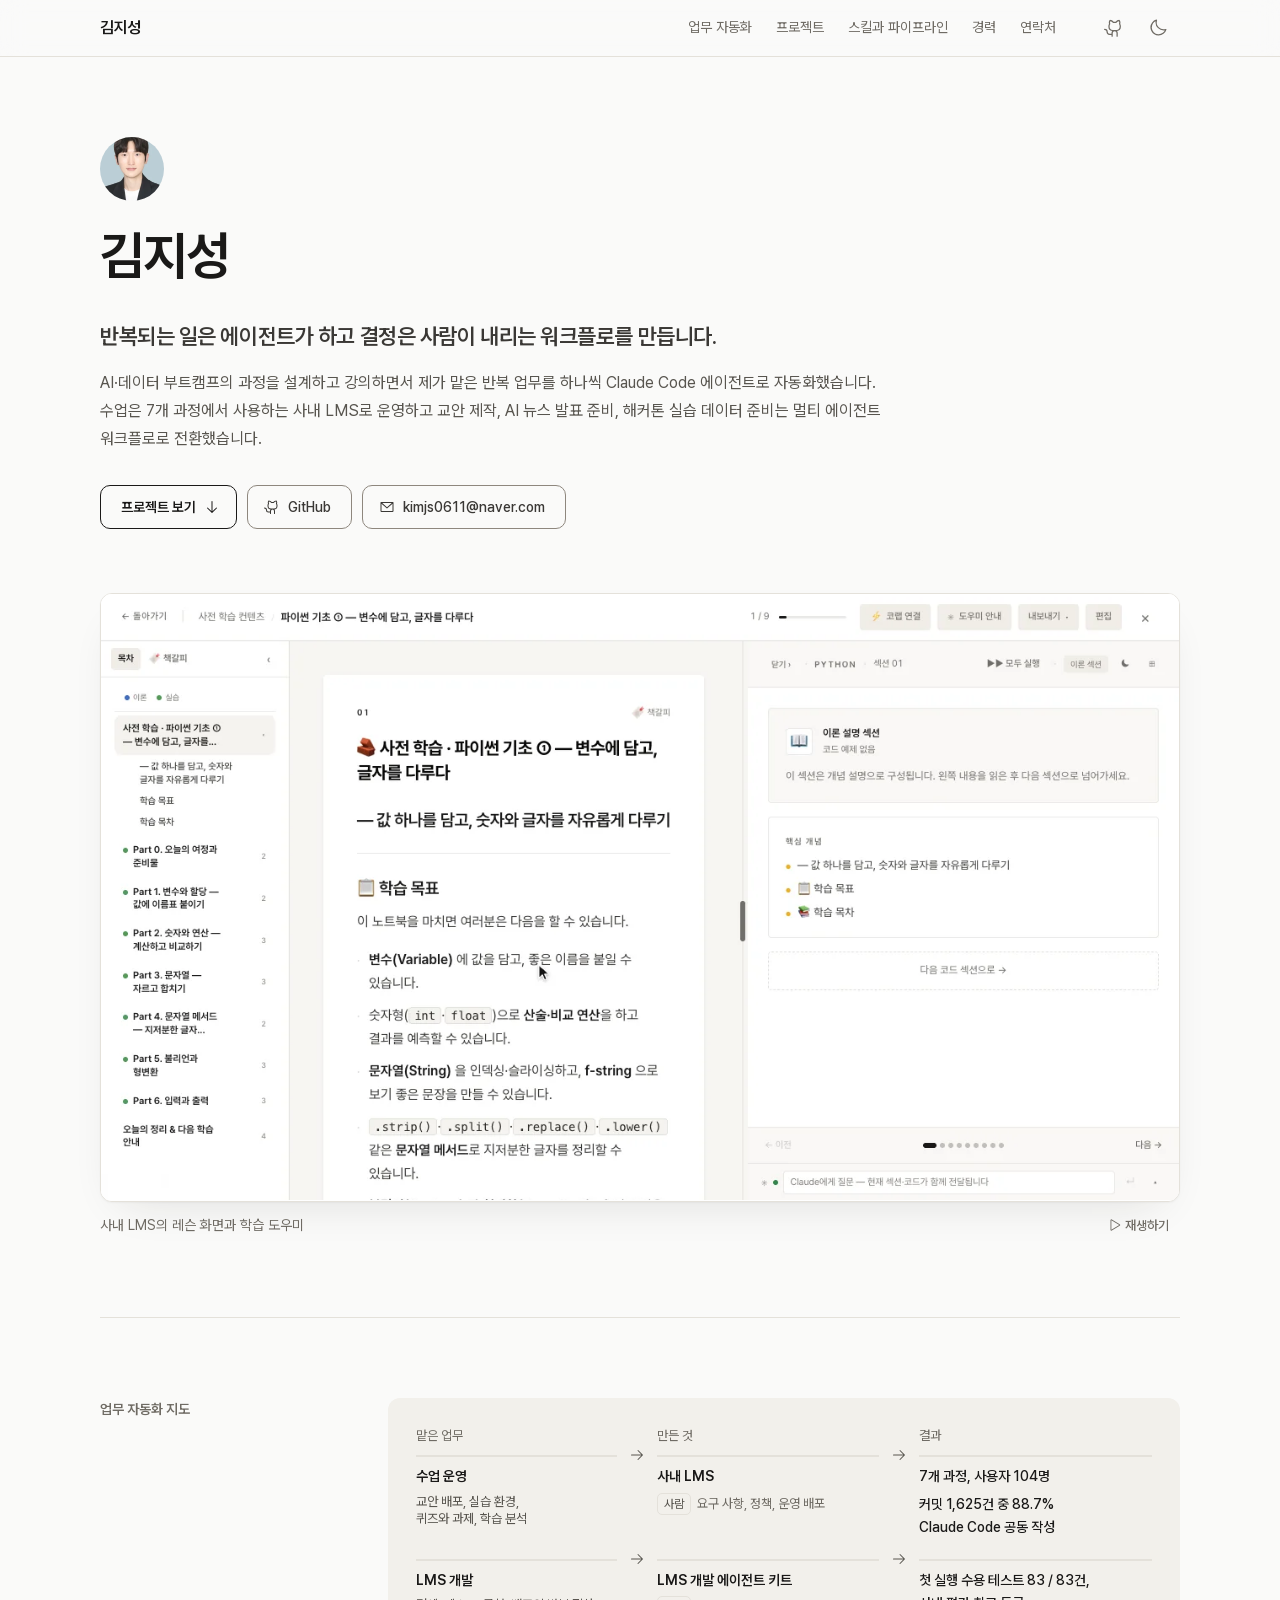
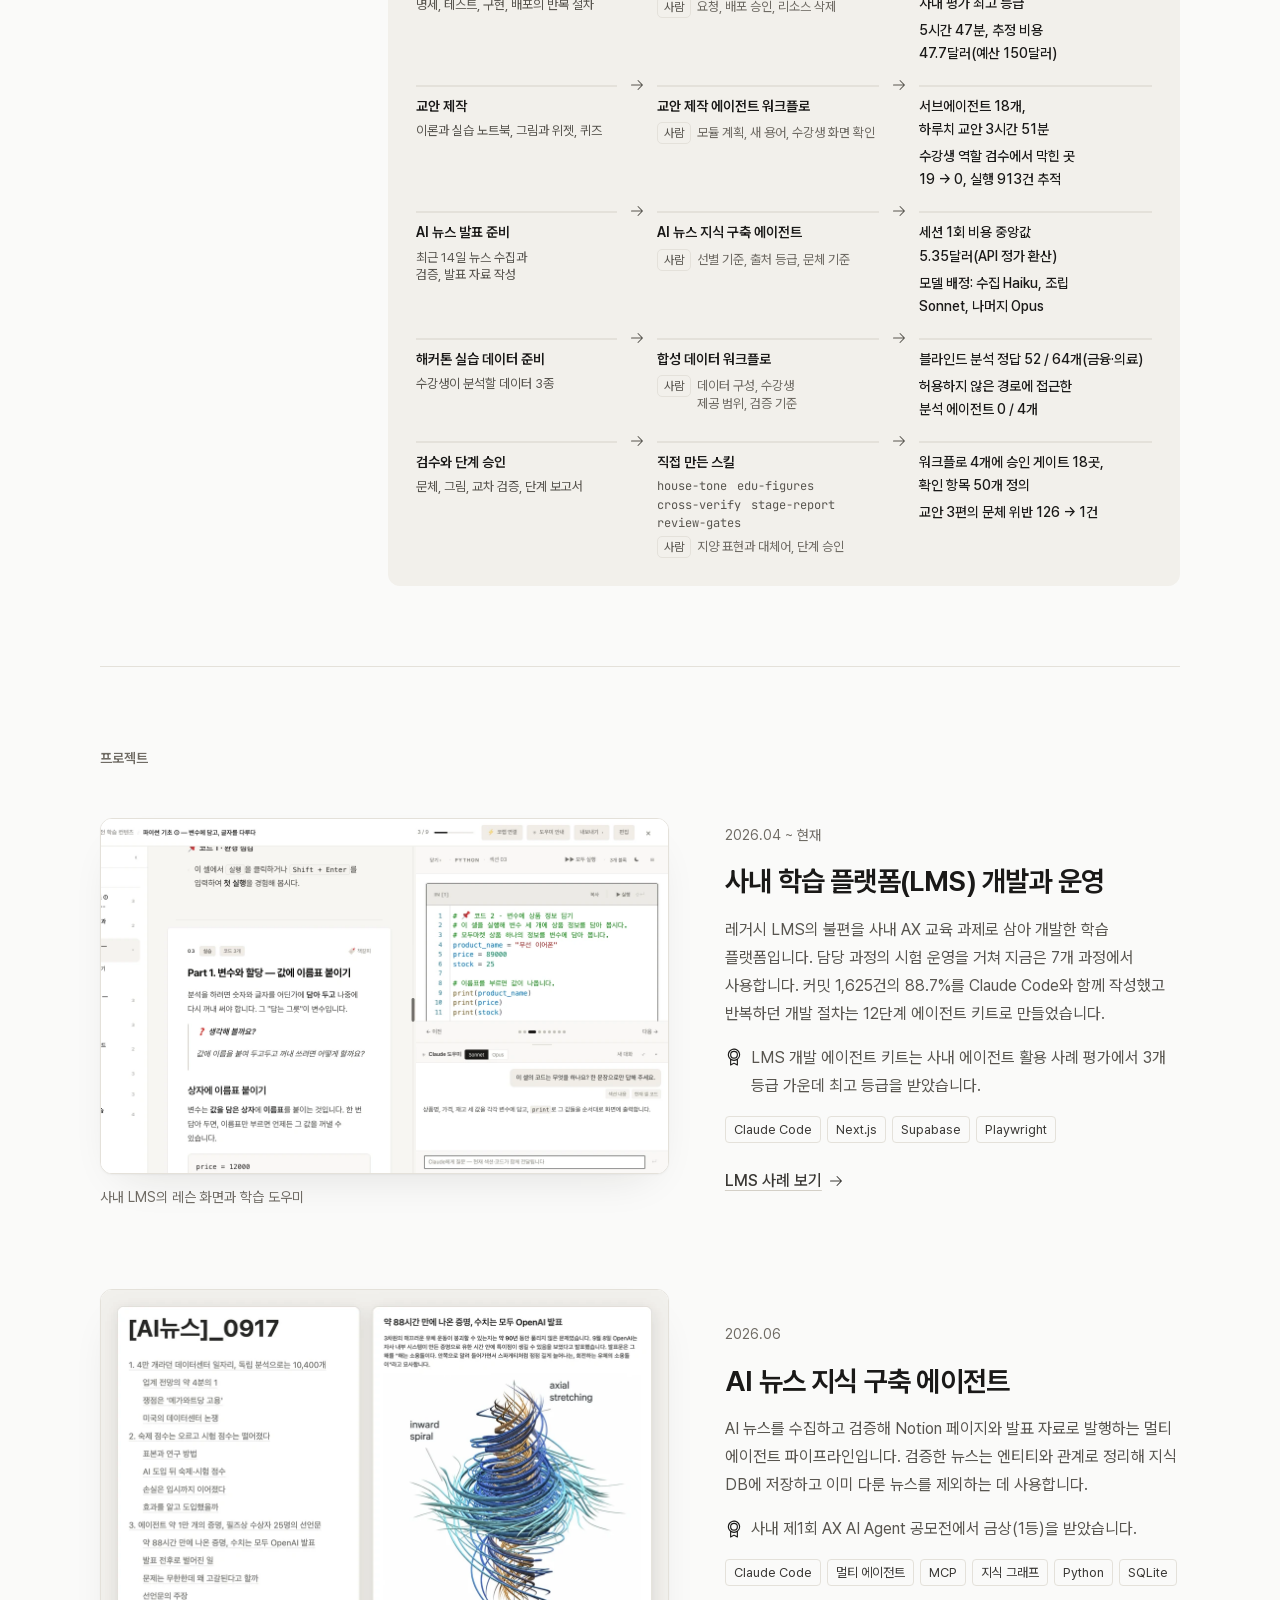
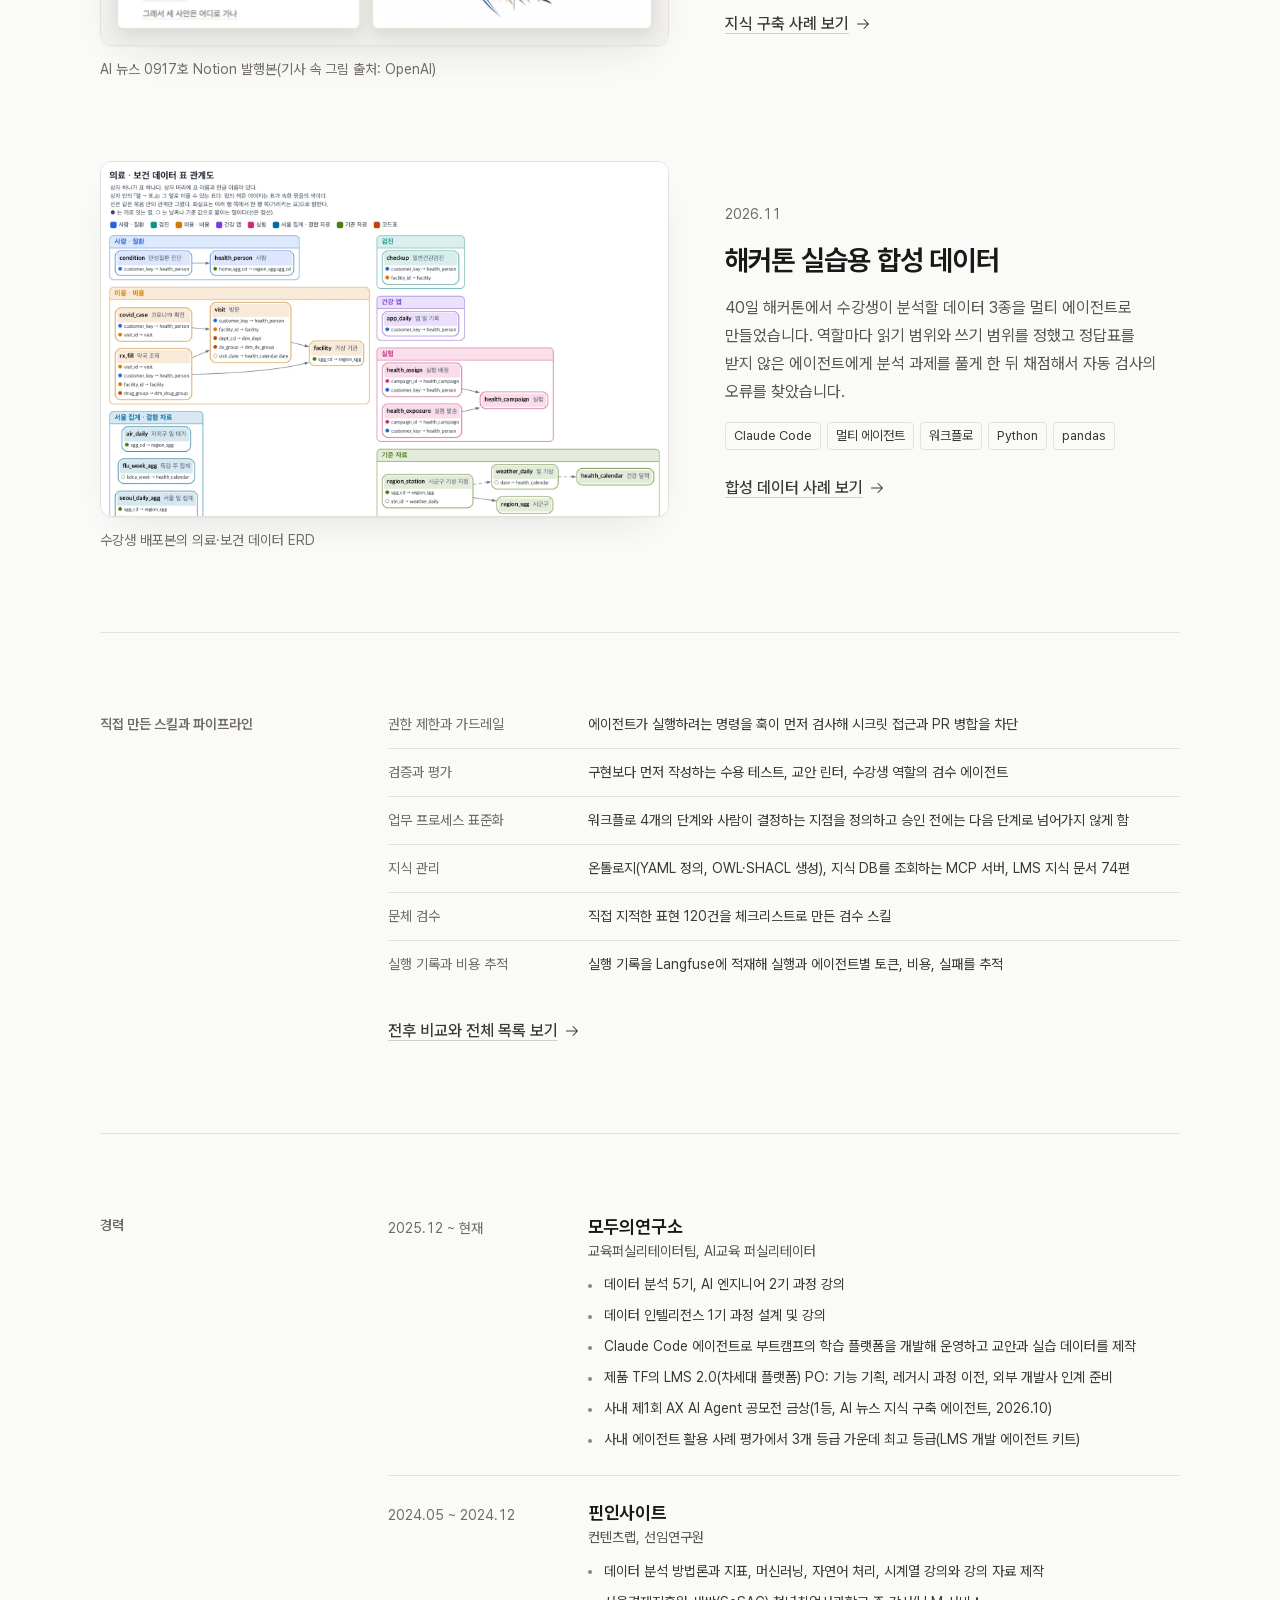
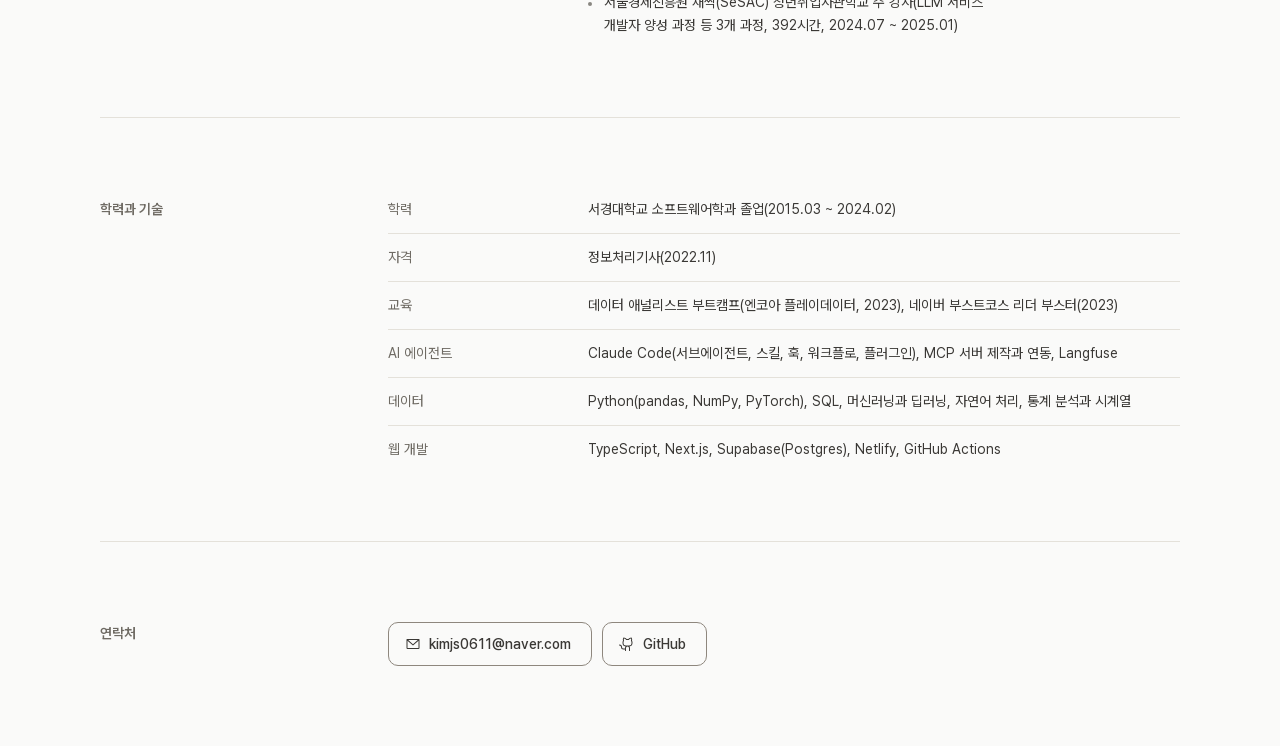
==== commit f57a428c: "Update site Co-Authored-By: Claude Fable 5.2 <noreply@anthropic.com>" ====
--- a/index.html
+++ b/index.html
@@ -4,7 +4,7 @@
     <meta charset="UTF-8" />
     <meta name="viewport" content="width=device-width, initial-scale=1" />
     <title>김지성 포트폴리오</title>
-    <link rel="preload" as="font" type="font/woff2" href="./assets/pretendard-var-CToblKmw.woff2" crossorigin />
+    <link rel="preload" as="font" type="font/woff2" href="./assets/pretendard-var-D80c-sCD.woff2" crossorigin />
     <meta
       name="description"
       content="반복되는 일은 에이전트가 하고 결정은 사람이 내리는 워크플로를 만듭니다. 수업 운영(사내 LMS), AI 뉴스 발표 준비, 교안 제작, 해커톤 실습 데이터의 자동화 사례가 있습니다."
@@ -47,10 +47,10 @@
         }
       } catch (e) {}
     </script>
-    <script type="module" src="./assets/index-CleHFczk.js"></script>
-    <link rel="stylesheet" href="./assets/index-o4N0ABiC.css">
+    <script type="module" src="./assets/index-D8zmk-hH.js"></script>
+    <link rel="stylesheet" href="./assets/index-rsp0xRV1.css">
   </head>
   <body>
-    <div id="root" data-page="home"><link rel="preload" as="image" href="./media/profile.webp"/><link rel="preload" as="image" href="./media/lms-demo.webp"/><a href="#main" class="sr-only focus:not-sr-only focus:fixed focus:top-2 focus:left-2 focus:z-50 focus:rounded-md focus:bg-background focus:px-3 focus:py-2">본문으로 건너뛰기</a><header data-print="hide" class="sticky top-[env(safe-area-inset-top,0px)] z-40 border-b border-border bg-background/85 backdrop-blur-md"><div class="page flex h-14 items-center gap-6"><a href="#top" class="rounded-sm font-semibold tracking-tight text-foreground">김지성</a><nav aria-label="주요 구역" class="ml-auto hidden md:block"><ul class="flex items-center"><li><a href="#automation" class="flex h-11 items-center rounded-md px-3 type-small text-meta transition-colors hover:text-foreground">업무 자동화</a></li><li><a href="#projects" class="flex h-11 items-center rounded-md px-3 type-small text-meta transition-colors hover:text-foreground">프로젝트</a></li><li><a href="#tools" class="flex h-11 items-center rounded-md px-3 type-small text-meta transition-colors hover:text-foreground">스킬과 파이프라인</a></li><li><a href="#career" class="flex h-11 items-center rounded-md px-3 type-small text-meta transition-colors hover:text-foreground">경력</a></li><li><a href="#contact" class="flex h-11 items-center rounded-md px-3 type-small text-meta transition-colors hover:text-foreground">연락처</a></li></ul></nav><div class="ml-auto flex items-center md:ml-0"><a href="https://github.com/studio-js" target="_blank" rel="noreferrer" aria-label="GitHub 프로필⁠(새 창)" class="flex size-11 items-center justify-center rounded-md text-meta transition-colors hover:text-foreground"><svg xmlns="http://www.w3.org/2000/svg" width="1em" height="1em" fill="currentColor" viewBox="0 0 256 256" aria-hidden="true" class="size-5"><path d="M208.31,75.68A59.78,59.78,0,0,0,202.93,28,8,8,0,0,0,196,24a59.75,59.75,0,0,0-48,24H124A59.75,59.75,0,0,0,76,24a8,8,0,0,0-6.93,4,59.78,59.78,0,0,0-5.38,47.68A58.14,58.14,0,0,0,56,104v8a56.06,56.06,0,0,0,48.44,55.47A39.8,39.8,0,0,0,96,192v8H72a24,24,0,0,1-24-24A40,40,0,0,0,8,136a8,8,0,0,0,0,16,24,24,0,0,1,24,24,40,40,0,0,0,40,40H96v16a8,8,0,0,0,16,0V192a24,24,0,0,1,48,0v40a8,8,0,0,0,16,0V192a39.8,39.8,0,0,0-8.44-24.53A56.06,56.06,0,0,0,216,112v-8A58.14,58.14,0,0,0,208.31,75.68ZM200,112a40,40,0,0,1-40,40H112a40,40,0,0,1-40-40v-8a41.74,41.74,0,0,1,6.9-22.48A8,8,0,0,0,80,73.83a43.81,43.81,0,0,1,.79-33.58,43.88,43.88,0,0,1,32.32,20.06A8,8,0,0,0,119.82,64h32.35a8,8,0,0,0,6.74-3.69,43.87,43.87,0,0,1,32.32-20.06A43.81,43.81,0,0,1,192,73.83a8.09,8.09,0,0,0,1,7.65A41.72,41.72,0,0,1,200,104Z"></path></svg></a><button type="button" tabindex="0" data-slot="button" aria-label="어두운 화면으로 바꾸기" class="group/button inline-flex shrink-0 items-center justify-center rounded-lg border border-transparent bg-clip-padding text-sm font-medium whitespace-nowrap transition-[color,background-color,border-color,box-shadow,translate] outline-none select-none focus-visible:border-ring focus-visible:ring-3 focus-visible:ring-ring/50 active:not-aria-[haspopup]:translate-y-px disabled:pointer-events-none disabled:opacity-50 aria-invalid:border-destructive aria-invalid:ring-3 aria-invalid:ring-destructive/20 dark:aria-invalid:border-destructive/50 dark:aria-invalid:ring-destructive/40 [&amp;_svg]:pointer-events-none [&amp;_svg]:shrink-0 aria-expanded:bg-muted aria-expanded:text-foreground size-11 [&amp;_svg:not([class*=&#x27;size-&#x27;])]:size-5 text-meta hover:bg-transparent hover:text-foreground dark:hover:bg-transparent"><svg xmlns="http://www.w3.org/2000/svg" width="1em" height="1em" fill="currentColor" viewBox="0 0 256 256" aria-hidden="true"><path d="M233.54,142.23a8,8,0,0,0-8-2,88.08,88.08,0,0,1-109.8-109.8,8,8,0,0,0-10-10,104.84,104.84,0,0,0-52.91,37A104,104,0,0,0,136,224a103.09,103.09,0,0,0,62.52-20.88,104.84,104.84,0,0,0,37-52.91A8,8,0,0,0,233.54,142.23ZM188.9,190.34A88,88,0,0,1,65.66,67.11a89,89,0,0,1,31.4-26A106,106,0,0,0,96,56,104.11,104.11,0,0,0,200,160a106,106,0,0,0,14.92-1.06A89,89,0,0,1,188.9,190.34Z"></path></svg></button></div></div></header><main id="main"><section id="top" class="page pt-12 pb-16 sm:pt-16 lg:pt-20 lg:pb-20"><img src="./media/profile.webp" alt="" width="256" height="255" class="size-16 rounded-full object-cover dark:brightness-90"/><h1 class="mt-6 type-display">김지성</h1><p class="balance mt-8 max-w-[42rem] type-intro">반복되는 일은 에이전트가 하고 결정은 사람이 내리는 워크플로를 만듭니다.</p><p class="mt-4 max-w-[52rem] text-muted-foreground">AI⁠·⁠데이터 부트캠프의 과정을 설계하고 강의하면서 강의를 제외한 반복 업무를 Claude Code 에이전트로 자동화했습니다. 수업은 7개<!-- --> <!-- -->과정에서 사용하는 사내 LMS로 운영하고 교안 제작, AI 뉴스 발표 준비, 해커톤 실습 데이터 준비는 멀티 에이전트 워크플로로 전환했습니다.</p><div class="mt-8 flex flex-wrap items-center gap-2.5"><a data-slot="button" class="group/button inline-flex shrink-0 items-center justify-center rounded-lg border bg-clip-padding whitespace-nowrap transition-[color,background-color,border-color,box-shadow,translate] outline-none select-none focus-visible:border-ring focus-visible:ring-3 focus-visible:ring-ring/50 active:not-aria-[haspopup]:translate-y-px disabled:pointer-events-none disabled:opacity-50 aria-invalid:border-destructive aria-invalid:ring-3 aria-invalid:ring-destructive/20 dark:aria-invalid:border-destructive/50 dark:aria-invalid:ring-destructive/40 [&amp;_svg]:pointer-events-none [&amp;_svg]:shrink-0 [&amp;_svg:not([class*=&#x27;size-&#x27;])]:size-4 border-foreground bg-background font-semibold text-foreground hover:bg-accent h-11 gap-2 px-5 text-sm has-data-[icon=inline-end]:pr-4 has-data-[icon=inline-start]:pl-4" href="#projects">프로젝트 보기<svg xmlns="http://www.w3.org/2000/svg" width="1em" height="1em" fill="currentColor" viewBox="0 0 256 256" data-icon="inline-end" aria-hidden="true"><path d="M205.66,149.66l-72,72a8,8,0,0,1-11.32,0l-72-72a8,8,0,0,1,11.32-11.32L120,196.69V40a8,8,0,0,1,16,0V196.69l58.34-58.35a8,8,0,0,1,11.32,11.32Z"></path></svg></a><a data-slot="button" class="group/button inline-flex shrink-0 items-center justify-center rounded-lg border bg-clip-padding font-medium whitespace-nowrap transition-[color,background-color,border-color,box-shadow,translate] outline-none select-none focus-visible:border-ring focus-visible:ring-3 focus-visible:ring-ring/50 active:not-aria-[haspopup]:translate-y-px disabled:pointer-events-none disabled:opacity-50 aria-invalid:border-destructive aria-invalid:ring-3 aria-invalid:ring-destructive/20 dark:aria-invalid:border-destructive/50 dark:aria-invalid:ring-destructive/40 [&amp;_svg]:pointer-events-none [&amp;_svg]:shrink-0 [&amp;_svg:not([class*=&#x27;size-&#x27;])]:size-4 border-control bg-background text-secondary-foreground hover:border-control-hover hover:bg-accent aria-expanded:bg-accent h-11 gap-2 px-5 text-sm has-data-[icon=inline-end]:pr-4 has-data-[icon=inline-start]:pl-4" href="https://github.com/studio-js" target="_blank" rel="noreferrer"><svg xmlns="http://www.w3.org/2000/svg" width="1em" height="1em" fill="currentColor" viewBox="0 0 256 256" data-icon="inline-start" aria-hidden="true"><path d="M208.31,75.68A59.78,59.78,0,0,0,202.93,28,8,8,0,0,0,196,24a59.75,59.75,0,0,0-48,24H124A59.75,59.75,0,0,0,76,24a8,8,0,0,0-6.93,4,59.78,59.78,0,0,0-5.38,47.68A58.14,58.14,0,0,0,56,104v8a56.06,56.06,0,0,0,48.44,55.47A39.8,39.8,0,0,0,96,192v8H72a24,24,0,0,1-24-24A40,40,0,0,0,8,136a8,8,0,0,0,0,16,24,24,0,0,1,24,24,40,40,0,0,0,40,40H96v16a8,8,0,0,0,16,0V192a24,24,0,0,1,48,0v40a8,8,0,0,0,16,0V192a39.8,39.8,0,0,0-8.44-24.53A56.06,56.06,0,0,0,216,112v-8A58.14,58.14,0,0,0,208.31,75.68ZM200,112a40,40,0,0,1-40,40H112a40,40,0,0,1-40-40v-8a41.74,41.74,0,0,1,6.9-22.48A8,8,0,0,0,80,73.83a43.81,43.81,0,0,1,.79-33.58,43.88,43.88,0,0,1,32.32,20.06A8,8,0,0,0,119.82,64h32.35a8,8,0,0,0,6.74-3.69,43.87,43.87,0,0,1,32.32-20.06A43.81,43.81,0,0,1,192,73.83a8.09,8.09,0,0,0,1,7.65A41.72,41.72,0,0,1,200,104Z"></path></svg>GitHub<span class="sr-only">(새 창)</span></a><button type="button" tabindex="0" data-slot="button" data-print="hide" title="누르면 메일 주소를 복사합니다" class="group/button inline-flex shrink-0 items-center justify-center rounded-lg border bg-clip-padding font-medium whitespace-nowrap transition-[color,background-color,border-color,box-shadow,translate] outline-none focus-visible:border-ring focus-visible:ring-3 focus-visible:ring-ring/50 active:not-aria-[haspopup]:translate-y-px disabled:pointer-events-none disabled:opacity-50 aria-invalid:border-destructive aria-invalid:ring-3 aria-invalid:ring-destructive/20 dark:aria-invalid:border-destructive/50 dark:aria-invalid:ring-destructive/40 [&amp;_svg]:pointer-events-none [&amp;_svg]:shrink-0 [&amp;_svg:not([class*=&#x27;size-&#x27;])]:size-4 border-control bg-background text-secondary-foreground hover:border-control-hover hover:bg-accent aria-expanded:bg-accent h-11 gap-2 px-5 text-sm has-data-[icon=inline-end]:pr-4 has-data-[icon=inline-start]:pl-4 select-text"><svg xmlns="http://www.w3.org/2000/svg" width="1em" height="1em" fill="currentColor" viewBox="0 0 256 256" data-icon="inline-start" aria-hidden="true"><path d="M224,48H32a8,8,0,0,0-8,8V192a16,16,0,0,0,16,16H216a16,16,0,0,0,16-16V56A8,8,0,0,0,224,48ZM203.43,64,128,133.15,52.57,64ZM216,192H40V74.19l82.59,75.71a8,8,0,0,0,10.82,0L216,74.19V192Z"></path></svg><span>kimjs0611@naver.com</span><span class="sr-only">, 누르면 주소를 복사합니다</span><span aria-live="polite" class="sr-only"></span></button></div><figure data-avoid-break="true" class="flex flex-col gap-3 mt-12 lg:mt-16"><div class="frame"><video data-print="hide" src="./media/lms-demo.mp4" poster="./media/lms-demo.webp" width="1280" height="720" muted="" loop="" playsInline="" preload="metadata" aria-label="사내 LMS의 레슨 화면. 목차에서 구역을 고르면 교안이 그 구역으로 스크롤되고 오른쪽에 코드 셀이 나옵니다. 화면 아래의 학습 도우미를 열어 코드가 하는 일을 물으면 한 문장으로 된 답이 옵니다." class="block h-auto w-full cursor-pointer bg-white dark:brightness-90"></video><img data-print="only" src="./media/lms-demo.webp" alt="사내 LMS의 레슨 화면. 목차에서 구역을 고르면 교안이 그 구역으로 스크롤되고 오른쪽에 코드 셀이 나옵니다. 화면 아래의 학습 도우미를 열어 코드가 하는 일을 물으면 한 문장으로 된 답이 옵니다." width="1280" height="720" class="h-auto w-full bg-white"/></div><figcaption class="flex items-center justify-between gap-4 type-small text-meta"><span>사내 LMS의 레슨 화면과 학습 도우미</span><button type="button" tabindex="0" data-slot="button" data-print="hide" aria-label="영상 재생하기" class="group/button inline-flex items-center justify-center border border-transparent bg-clip-padding font-medium whitespace-nowrap transition-[color,background-color,border-color,box-shadow,translate] outline-none select-none focus-visible:border-ring focus-visible:ring-3 focus-visible:ring-ring/50 active:not-aria-[haspopup]:translate-y-px disabled:pointer-events-none disabled:opacity-50 aria-invalid:border-destructive aria-invalid:ring-3 aria-invalid:ring-destructive/20 dark:aria-invalid:border-destructive/50 dark:aria-invalid:ring-destructive/40 [&amp;_svg]:pointer-events-none [&amp;_svg]:shrink-0 hover:bg-muted hover:text-foreground aria-expanded:bg-muted aria-expanded:text-foreground dark:hover:bg-muted/50 h-7 gap-1 rounded-[min(var(--radius-md),12px)] px-2.5 text-[0.8125rem] in-data-[slot=button-group]:rounded-lg has-data-[icon=inline-end]:pr-1.5 has-data-[icon=inline-start]:pl-1.5 [&amp;_svg:not([class*=&#x27;size-&#x27;])]:size-3.5 -my-1 shrink-0 text-meta"><svg xmlns="http://www.w3.org/2000/svg" width="1em" height="1em" fill="currentColor" viewBox="0 0 256 256" data-icon="inline-start" aria-hidden="true"><path d="M232.4,114.49,88.32,26.35a16,16,0,0,0-16.2-.3A15.86,15.86,0,0,0,64,39.87V216.13A15.94,15.94,0,0,0,80,232a16.07,16.07,0,0,0,8.36-2.35L232.4,141.51a15.81,15.81,0,0,0,0-27ZM80,215.94V40l143.83,88Z"></path></svg>재생하기</button></figcaption></figure></section><section id="automation" class="page scroll-mt-28"><div class="grid gap-x-12 gap-y-7 border-t border-border py-14 lg:grid-cols-[15rem_minmax(0,1fr)] lg:py-20 [nav+section&gt;&amp;]:border-t-0"><div class="flex flex-col gap-2 lg:sticky lg:top-32 lg:self-start"><h2 class="type-small font-semibold text-meta">업무 자동화 지도</h2></div><div class="flex min-w-0 flex-col gap-8"><figure data-avoid-break="true" class="flex flex-col gap-3"><div class="flex flex-col gap-5 rounded-2xl bg-muted p-5 sm:p-7"><div role="group" aria-label="맡은 업무, 만든 것, 결과" class="flex flex-col gap-2.5"><div aria-hidden="true" class="hidden type-label font-normal text-meta sm:grid sm:grid-cols-[minmax(0,0.95fr)_1rem_minmax(0,1.05fr)_1rem_minmax(0,1.1fr)] sm:gap-x-3"><span>맡은 업무</span><span></span><span>만든 것</span><span></span><span>결과</span></div><ol class="flex flex-col gap-5"><li class="grid gap-y-1.5 type-small sm:grid-cols-[minmax(0,0.95fr)_1rem_minmax(0,1.05fr)_1rem_minmax(0,1.1fr)] sm:gap-x-3"><div class="flex min-w-0 flex-col gap-1 border-l-2 pl-3 sm:border-t-2 sm:border-l-0 sm:pt-2 sm:pl-0 border-border"><span class="font-semibold text-foreground"><span class="sr-only">맡은 업무: </span>수업 운영</span><span class="text-[0.8125rem] leading-snug text-muted-foreground">교안 배포, 실습 환경, 퀴즈와 과제, 학습 분석</span></div><span aria-hidden="true" class="hidden justify-center sm:flex"><svg xmlns="http://www.w3.org/2000/svg" width="1em" height="1em" fill="currentColor" viewBox="0 0 256 256" class="size-4 -translate-y-1/2 text-muted-foreground"><path d="M221.66,133.66l-72,72a8,8,0,0,1-11.32-11.32L196.69,136H40a8,8,0,0,1,0-16H196.69L138.34,61.66a8,8,0,0,1,11.32-11.32l72,72A8,8,0,0,1,221.66,133.66Z"></path></svg></span><div class="flex min-w-0 flex-col gap-1 border-l-2 pl-3 sm:border-t-2 sm:border-l-0 sm:pt-2 sm:pl-0 border-border"><span class="font-semibold text-foreground"><span class="sr-only">만든 것: </span>사내 LMS</span><span class="text-[0.8125rem] leading-snug flex items-baseline gap-1.5 text-meta"><span class="rounded-[5px] border border-border px-1.5 text-xs leading-5 whitespace-nowrap text-muted-foreground">사람</span><span class="sr-only">이 정하는 것: </span><span>요구 사항, 정책, 운영 배포</span></span></div><span aria-hidden="true" class="hidden justify-center sm:flex"><svg xmlns="http://www.w3.org/2000/svg" width="1em" height="1em" fill="currentColor" viewBox="0 0 256 256" class="size-4 -translate-y-1/2 text-muted-foreground"><path d="M221.66,133.66l-72,72a8,8,0,0,1-11.32-11.32L196.69,136H40a8,8,0,0,1,0-16H196.69L138.34,61.66a8,8,0,0,1,11.32-11.32l72,72A8,8,0,0,1,221.66,133.66Z"></path></svg></span><div class="flex min-w-0 flex-col gap-1 border-l-2 pl-3 sm:border-t-2 sm:border-l-0 sm:pt-2 sm:pl-0 border-border"><span class="sr-only">결과: </span><span class="font-medium text-foreground">7개 과정, 사용자 104명</span><span class="font-medium text-foreground">커밋 1,625건 중 88.7% Claude Code 공동 작성</span></div></li><li class="grid gap-y-1.5 type-small sm:grid-cols-[minmax(0,0.95fr)_1rem_minmax(0,1.05fr)_1rem_minmax(0,1.1fr)] sm:gap-x-3"><div class="flex min-w-0 flex-col gap-1 border-l-2 pl-3 sm:border-t-2 sm:border-l-0 sm:pt-2 sm:pl-0 border-border"><span class="font-semibold text-foreground"><span class="sr-only">맡은 업무: </span>LMS 개발</span><span class="text-[0.8125rem] leading-snug text-muted-foreground">명세, 테스트, 구현, 배포의 반복 절차</span></div><span aria-hidden="true" class="hidden justify-center sm:flex"><svg xmlns="http://www.w3.org/2000/svg" width="1em" height="1em" fill="currentColor" viewBox="0 0 256 256" class="size-4 -translate-y-1/2 text-muted-foreground"><path d="M221.66,133.66l-72,72a8,8,0,0,1-11.32-11.32L196.69,136H40a8,8,0,0,1,0-16H196.69L138.34,61.66a8,8,0,0,1,11.32-11.32l72,72A8,8,0,0,1,221.66,133.66Z"></path></svg></span><div class="flex min-w-0 flex-col gap-1 border-l-2 pl-3 sm:border-t-2 sm:border-l-0 sm:pt-2 sm:pl-0 border-border"><span class="font-semibold text-foreground"><span class="sr-only">만든 것: </span>LMS 개발 에이전트 키트</span><span class="text-[0.8125rem] leading-snug flex items-baseline gap-1.5 text-meta"><span class="rounded-[5px] border border-border px-1.5 text-xs leading-5 whitespace-nowrap text-muted-foreground">사람</span><span class="sr-only">이 정하는 것: </span><span>요청, 배포 승인, 리소스 삭제</span></span></div><span aria-hidden="true" class="hidden justify-center sm:flex"><svg xmlns="http://www.w3.org/2000/svg" width="1em" height="1em" fill="currentColor" viewBox="0 0 256 256" class="size-4 -translate-y-1/2 text-muted-foreground"><path d="M221.66,133.66l-72,72a8,8,0,0,1-11.32-11.32L196.69,136H40a8,8,0,0,1,0-16H196.69L138.34,61.66a8,8,0,0,1,11.32-11.32l72,72A8,8,0,0,1,221.66,133.66Z"></path></svg></span><div class="flex min-w-0 flex-col gap-1 border-l-2 pl-3 sm:border-t-2 sm:border-l-0 sm:pt-2 sm:pl-0 border-border"><span class="sr-only">결과: </span><span class="font-medium text-foreground">첫 실행 수용 테스트 83 / 83건, 사내 평가 최고 등급</span><span class="font-medium text-foreground">5시간 47분, 추정 비용 47.7달러⁠(예산 150달러)</span></div></li><li class="grid gap-y-1.5 type-small sm:grid-cols-[minmax(0,0.95fr)_1rem_minmax(0,1.05fr)_1rem_minmax(0,1.1fr)] sm:gap-x-3"><div class="flex min-w-0 flex-col gap-1 border-l-2 pl-3 sm:border-t-2 sm:border-l-0 sm:pt-2 sm:pl-0 border-border"><span class="font-semibold text-foreground"><span class="sr-only">맡은 업무: </span>교안 제작</span><span class="text-[0.8125rem] leading-snug text-muted-foreground">이론과 실습 노트북, 그림과 위젯, 퀴즈</span></div><span aria-hidden="true" class="hidden justify-center sm:flex"><svg xmlns="http://www.w3.org/2000/svg" width="1em" height="1em" fill="currentColor" viewBox="0 0 256 256" class="size-4 -translate-y-1/2 text-muted-foreground"><path d="M221.66,133.66l-72,72a8,8,0,0,1-11.32-11.32L196.69,136H40a8,8,0,0,1,0-16H196.69L138.34,61.66a8,8,0,0,1,11.32-11.32l72,72A8,8,0,0,1,221.66,133.66Z"></path></svg></span><div class="flex min-w-0 flex-col gap-1 border-l-2 pl-3 sm:border-t-2 sm:border-l-0 sm:pt-2 sm:pl-0 border-border"><span class="font-semibold text-foreground"><span class="sr-only">만든 것: </span>교안 제작 에이전트 워크플로</span><span class="text-[0.8125rem] leading-snug flex items-baseline gap-1.5 text-meta"><span class="rounded-[5px] border border-border px-1.5 text-xs leading-5 whitespace-nowrap text-muted-foreground">사람</span><span class="sr-only">이 정하는 것: </span><span>모듈 계획, 새 용어, 수강생 화면 확인</span></span></div><span aria-hidden="true" class="hidden justify-center sm:flex"><svg xmlns="http://www.w3.org/2000/svg" width="1em" height="1em" fill="currentColor" viewBox="0 0 256 256" class="size-4 -translate-y-1/2 text-muted-foreground"><path d="M221.66,133.66l-72,72a8,8,0,0,1-11.32-11.32L196.69,136H40a8,8,0,0,1,0-16H196.69L138.34,61.66a8,8,0,0,1,11.32-11.32l72,72A8,8,0,0,1,221.66,133.66Z"></path></svg></span><div class="flex min-w-0 flex-col gap-1 border-l-2 pl-3 sm:border-t-2 sm:border-l-0 sm:pt-2 sm:pl-0 border-border"><span class="sr-only">결과: </span><span class="font-medium text-foreground">서브에이전트 18개, 하루치 교안 3시간 51분</span><span class="font-medium text-foreground">실행 913건 추적, 실패가 있었던 실행 8.8%</span></div></li><li class="grid gap-y-1.5 type-small sm:grid-cols-[minmax(0,0.95fr)_1rem_minmax(0,1.05fr)_1rem_minmax(0,1.1fr)] sm:gap-x-3"><div class="flex min-w-0 flex-col gap-1 border-l-2 pl-3 sm:border-t-2 sm:border-l-0 sm:pt-2 sm:pl-0 border-border"><span class="font-semibold text-foreground"><span class="sr-only">맡은 업무: </span>AI 뉴스 발표 준비</span><span class="text-[0.8125rem] leading-snug text-muted-foreground">최근 14일 뉴스 수집과 검증, 발표 자료 작성</span></div><span aria-hidden="true" class="hidden justify-center sm:flex"><svg xmlns="http://www.w3.org/2000/svg" width="1em" height="1em" fill="currentColor" viewBox="0 0 256 256" class="size-4 -translate-y-1/2 text-muted-foreground"><path d="M221.66,133.66l-72,72a8,8,0,0,1-11.32-11.32L196.69,136H40a8,8,0,0,1,0-16H196.69L138.34,61.66a8,8,0,0,1,11.32-11.32l72,72A8,8,0,0,1,221.66,133.66Z"></path></svg></span><div class="flex min-w-0 flex-col gap-1 border-l-2 pl-3 sm:border-t-2 sm:border-l-0 sm:pt-2 sm:pl-0 border-border"><span class="font-semibold text-foreground"><span class="sr-only">만든 것: </span>AI 뉴스 지식 구축 에이전트</span><span class="text-[0.8125rem] leading-snug flex items-baseline gap-1.5 text-meta"><span class="rounded-[5px] border border-border px-1.5 text-xs leading-5 whitespace-nowrap text-muted-foreground">사람</span><span class="sr-only">이 정하는 것: </span><span>선별 기준, 출처 등급, 문체 기준</span></span></div><span aria-hidden="true" class="hidden justify-center sm:flex"><svg xmlns="http://www.w3.org/2000/svg" width="1em" height="1em" fill="currentColor" viewBox="0 0 256 256" class="size-4 -translate-y-1/2 text-muted-foreground"><path d="M221.66,133.66l-72,72a8,8,0,0,1-11.32-11.32L196.69,136H40a8,8,0,0,1,0-16H196.69L138.34,61.66a8,8,0,0,1,11.32-11.32l72,72A8,8,0,0,1,221.66,133.66Z"></path></svg></span><div class="flex min-w-0 flex-col gap-1 border-l-2 pl-3 sm:border-t-2 sm:border-l-0 sm:pt-2 sm:pl-0 border-border"><span class="sr-only">결과: </span><span class="font-medium text-foreground">실행 1회 추정 비용 중앙값 5.35달러⁠(정상 종료 10건)</span><span class="font-medium text-foreground">모델 배정: 수집 Haiku, 조립 Sonnet, 나머지 Opus</span></div></li><li class="grid gap-y-1.5 type-small sm:grid-cols-[minmax(0,0.95fr)_1rem_minmax(0,1.05fr)_1rem_minmax(0,1.1fr)] sm:gap-x-3"><div class="flex min-w-0 flex-col gap-1 border-l-2 pl-3 sm:border-t-2 sm:border-l-0 sm:pt-2 sm:pl-0 border-border"><span class="font-semibold text-foreground"><span class="sr-only">맡은 업무: </span>해커톤 실습 데이터 준비</span><span class="text-[0.8125rem] leading-snug text-muted-foreground">수강생이 분석할 데이터 3종</span></div><span aria-hidden="true" class="hidden justify-center sm:flex"><svg xmlns="http://www.w3.org/2000/svg" width="1em" height="1em" fill="currentColor" viewBox="0 0 256 256" class="size-4 -translate-y-1/2 text-muted-foreground"><path d="M221.66,133.66l-72,72a8,8,0,0,1-11.32-11.32L196.69,136H40a8,8,0,0,1,0-16H196.69L138.34,61.66a8,8,0,0,1,11.32-11.32l72,72A8,8,0,0,1,221.66,133.66Z"></path></svg></span><div class="flex min-w-0 flex-col gap-1 border-l-2 pl-3 sm:border-t-2 sm:border-l-0 sm:pt-2 sm:pl-0 border-border"><span class="font-semibold text-foreground"><span class="sr-only">만든 것: </span>합성 데이터 워크플로</span><span class="text-[0.8125rem] leading-snug flex items-baseline gap-1.5 text-meta"><span class="rounded-[5px] border border-border px-1.5 text-xs leading-5 whitespace-nowrap text-muted-foreground">사람</span><span class="sr-only">이 정하는 것: </span><span>데이터 구성, 수강생 제공 범위, 검증 기준</span></span></div><span aria-hidden="true" class="hidden justify-center sm:flex"><svg xmlns="http://www.w3.org/2000/svg" width="1em" height="1em" fill="currentColor" viewBox="0 0 256 256" class="size-4 -translate-y-1/2 text-muted-foreground"><path d="M221.66,133.66l-72,72a8,8,0,0,1-11.32-11.32L196.69,136H40a8,8,0,0,1,0-16H196.69L138.34,61.66a8,8,0,0,1,11.32-11.32l72,72A8,8,0,0,1,221.66,133.66Z"></path></svg></span><div class="flex min-w-0 flex-col gap-1 border-l-2 pl-3 sm:border-t-2 sm:border-l-0 sm:pt-2 sm:pl-0 border-border"><span class="sr-only">결과: </span><span class="font-medium text-foreground">블라인드 분석 정답 52 / 64개⁠(금융⁠·⁠의료)</span><span class="font-medium text-foreground">허용하지 않은 경로를 연 분석 에이전트 0 / 4개</span></div></li><li class="grid gap-y-1.5 type-small sm:grid-cols-[minmax(0,0.95fr)_1rem_minmax(0,1.05fr)_1rem_minmax(0,1.1fr)] sm:gap-x-3"><div class="flex min-w-0 flex-col gap-1 border-l-2 pl-3 sm:border-t-2 sm:border-l-0 sm:pt-2 sm:pl-0 border-border"><span class="font-semibold text-foreground"><span class="sr-only">맡은 업무: </span>검수와 단계 승인</span><span class="text-[0.8125rem] leading-snug text-muted-foreground">문체, 그림, 교차 검증, 단계 보고서</span></div><span aria-hidden="true" class="hidden justify-center sm:flex"><svg xmlns="http://www.w3.org/2000/svg" width="1em" height="1em" fill="currentColor" viewBox="0 0 256 256" class="size-4 -translate-y-1/2 text-muted-foreground"><path d="M221.66,133.66l-72,72a8,8,0,0,1-11.32-11.32L196.69,136H40a8,8,0,0,1,0-16H196.69L138.34,61.66a8,8,0,0,1,11.32-11.32l72,72A8,8,0,0,1,221.66,133.66Z"></path></svg></span><div class="flex min-w-0 flex-col gap-1 border-l-2 pl-3 sm:border-t-2 sm:border-l-0 sm:pt-2 sm:pl-0 border-border"><span class="font-semibold text-foreground"><span class="sr-only">만든 것: </span>직접 만든 스킬</span><span class="flex flex-wrap gap-x-2.5 gap-y-0.5"><code class="font-mono text-[0.75rem] leading-snug text-muted-foreground">house-tone</code><code class="font-mono text-[0.75rem] leading-snug text-muted-foreground">edu-figures</code><code class="font-mono text-[0.75rem] leading-snug text-muted-foreground">cross-verify</code><code class="font-mono text-[0.75rem] leading-snug text-muted-foreground">stage-report</code><code class="font-mono text-[0.75rem] leading-snug text-muted-foreground">review-gates</code></span><span class="text-[0.8125rem] leading-snug flex items-baseline gap-1.5 text-meta"><span class="rounded-[5px] border border-border px-1.5 text-xs leading-5 whitespace-nowrap text-muted-foreground">사람</span><span class="sr-only">이 정하는 것: </span><span>지양 표현과 대체어, 단계 승인</span></span></div><span aria-hidden="true" class="hidden justify-center sm:flex"><svg xmlns="http://www.w3.org/2000/svg" width="1em" height="1em" fill="currentColor" viewBox="0 0 256 256" class="size-4 -translate-y-1/2 text-muted-foreground"><path d="M221.66,133.66l-72,72a8,8,0,0,1-11.32-11.32L196.69,136H40a8,8,0,0,1,0-16H196.69L138.34,61.66a8,8,0,0,1,11.32-11.32l72,72A8,8,0,0,1,221.66,133.66Z"></path></svg></span><div class="flex min-w-0 flex-col gap-1 border-l-2 pl-3 sm:border-t-2 sm:border-l-0 sm:pt-2 sm:pl-0 border-border"><span class="sr-only">결과: </span><span class="font-medium text-foreground">워크플로 4개에 승인 게이트 18곳, 확인 항목 50개</span><span class="font-medium text-foreground">교안 3편의 문체 위반 126 → 1건</span></div></li></ol></div></div></figure></div></div></section><section id="projects" class="page scroll-mt-16"><div class="border-t border-border py-14 lg:py-20"><h2 class="type-small font-semibold text-meta">프로젝트</h2><div class="mt-10 flex flex-col gap-16 lg:mt-12 lg:gap-20"><article data-avoid-break="true" class="grid items-center gap-x-14 gap-y-7 lg:grid-cols-[minmax(0,1.25fr)_minmax(0,1fr)]"><figure data-avoid-break="true" class="flex flex-col gap-3"><button type="button" tabindex="0" data-base-ui-click-trigger="" id="base-ui-_R_7lcr_" aria-haspopup="dialog" aria-expanded="false" data-slot="dialog-trigger" aria-label="사내 LMS의 레슨 화면과 학습 도우미 크게 보기" class="block w-full cursor-zoom-in frame"><img src="./media/lms-tutor.webp" alt="사내 LMS의 레슨 화면. 오른쪽 위에 코드 셀이 있고 오른쪽 아래의 학습 도우미 창에 코드가 하는 일을 묻는 질문과 한 문장으로 된 답이 보입니다." width="1280" height="720" loading="lazy" decoding="async" class="block w-full bg-white dark:brightness-90 aspect-[16/10] object-cover object-right-top"/></button><figcaption class="type-small text-meta">사내 LMS의 레슨 화면과 학습 도우미</figcaption></figure><div class="flex flex-col gap-4"><p class="type-small text-meta tabular-nums">2026.04 ~ 현재</p><h3 class="type-title"><a href="./lms.html" class="rounded-sm hover:underline hover:underline-offset-4">사내 학습 플랫폼⁠(LMS) 개발과 운영</a></h3><p class="text-muted-foreground">레거시 LMS의 불편을 사내 AX 교육 과제로 삼아 개발한 학습 플랫폼입니다. 담당 과정의 시험 운영을 거쳐 지금은 7개 과정에서 사용합니다. 커밋 1,625건의 88.7%⁠를 Claude Code와 함께 작성했고 반복하던 개발 절차는 12단계 에이전트 키트로 만들었습니다.</p><p class="flex items-start gap-2 text-muted-foreground"><svg xmlns="http://www.w3.org/2000/svg" width="1em" height="1em" fill="currentColor" viewBox="0 0 256 256" aria-hidden="true" class="mt-[0.3rem] size-[1.125rem] shrink-0 text-brand"><path d="M216,96A88,88,0,1,0,72,163.83V240a8,8,0,0,0,11.58,7.16L128,225l44.43,22.21A8.07,8.07,0,0,0,176,248a8,8,0,0,0,8-8V163.83A87.85,87.85,0,0,0,216,96ZM56,96a72,72,0,1,1,72,72A72.08,72.08,0,0,1,56,96ZM168,227.06l-36.43-18.21a8,8,0,0,0-7.16,0L88,227.06V174.37a87.89,87.89,0,0,0,80,0ZM128,152A56,56,0,1,0,72,96,56.06,56.06,0,0,0,128,152Zm0-96A40,40,0,1,1,88,96,40,40,0,0,1,128,56Z"></path></svg><span>LMS 개발 에이전트 키트는 사내 에이전트 활용 사례 평가에서 3개 등급 가운데 최고 등급을 받았습니다.</span></p><ul aria-label="사용한 기술" class="flex flex-wrap gap-1.5"><li class="rounded-[4px] border border-border px-2 py-[0.1875rem] type-label font-normal text-secondary-foreground">Claude Code</li><li class="rounded-[4px] border border-border px-2 py-[0.1875rem] type-label font-normal text-secondary-foreground">Next.js</li><li class="rounded-[4px] border border-border px-2 py-[0.1875rem] type-label font-normal text-secondary-foreground">Supabase</li><li class="rounded-[4px] border border-border px-2 py-[0.1875rem] type-label font-normal text-secondary-foreground">Playwright</li></ul><a href="./lms.html" class="inline-flex h-11 w-fit items-center gap-1.5 font-medium"><span class="rounded-sm underline decoration-input underline-offset-4 transition-colors hover:decoration-foreground">LMS 사례 보기</span><svg xmlns="http://www.w3.org/2000/svg" width="1em" height="1em" fill="currentColor" viewBox="0 0 256 256" aria-hidden="true" class="size-4"><path d="M221.66,133.66l-72,72a8,8,0,0,1-11.32-11.32L196.69,136H40a8,8,0,0,1,0-16H196.69L138.34,61.66a8,8,0,0,1,11.32-11.32l72,72A8,8,0,0,1,221.66,133.66Z"></path></svg></a></div></article><article data-avoid-break="true" class="grid items-center gap-x-14 gap-y-7 lg:grid-cols-[minmax(0,1.25fr)_minmax(0,1fr)]"><figure data-avoid-break="true" class="flex flex-col gap-3"><button type="button" tabindex="0" data-base-ui-click-trigger="" id="base-ui-_R_7lkr_" aria-haspopup="dialog" aria-expanded="false" data-slot="dialog-trigger" aria-label="AI 뉴스 0917호 Notion 발행본 크게 보기" class="block w-full cursor-zoom-in frame"><img src="./media/news-issue-cover.webp" alt="AI 뉴스 0917호 Notion 발행본의 두 부분. 왼쪽은 호 제목 「[AI뉴스]_0917」⁠과 기사 3건의 목차이고 오른쪽은 3번 기사 「약 88시간 만에 나온 증명, 수치는 모두 OpenAI 발표」⁠의 본문과 OpenAI 발표문의 소용돌이 그림입니다." width="1140" height="712" loading="lazy" decoding="async" class="block w-full bg-white dark:brightness-90 aspect-[16/10] object-cover object-top"/></button><figcaption class="type-small text-meta">AI 뉴스 0917호 Notion 발행본⁠(기사 속 그림 출처: OpenAI)</figcaption></figure><div class="flex flex-col gap-4"><p class="type-small text-meta tabular-nums">2026.06</p><h3 class="type-title"><a href="./knowledge.html" class="rounded-sm hover:underline hover:underline-offset-4">AI 뉴스 지식 구축 에이전트</a></h3><p class="text-muted-foreground">AI 뉴스를 수집하고 검증해 Notion 페이지와 발표 자료로 발행하는 멀티 에이전트 파이프라인입니다. 검증한 뉴스는 엔티티와 관계로 정리해 지식 DB에 저장하고 이미 다룬 뉴스를 제외하는 데 사용합니다.</p><p class="flex items-start gap-2 text-muted-foreground"><svg xmlns="http://www.w3.org/2000/svg" width="1em" height="1em" fill="currentColor" viewBox="0 0 256 256" aria-hidden="true" class="mt-[0.3rem] size-[1.125rem] shrink-0 text-brand"><path d="M216,96A88,88,0,1,0,72,163.83V240a8,8,0,0,0,11.58,7.16L128,225l44.43,22.21A8.07,8.07,0,0,0,176,248a8,8,0,0,0,8-8V163.83A87.85,87.85,0,0,0,216,96ZM56,96a72,72,0,1,1,72,72A72.08,72.08,0,0,1,56,96ZM168,227.06l-36.43-18.21a8,8,0,0,0-7.16,0L88,227.06V174.37a87.89,87.89,0,0,0,80,0ZM128,152A56,56,0,1,0,72,96,56.06,56.06,0,0,0,128,152Zm0-96A40,40,0,1,1,88,96,40,40,0,0,1,128,56Z"></path></svg><span>사내 제1회 AX AI Agent 공모전에서 금상⁠(1등)⁠을 받았습니다.</span></p><ul aria-label="사용한 기술" class="flex flex-wrap gap-1.5"><li class="rounded-[4px] border border-border px-2 py-[0.1875rem] type-label font-normal text-secondary-foreground">Claude Code</li><li class="rounded-[4px] border border-border px-2 py-[0.1875rem] type-label font-normal text-secondary-foreground">멀티 에이전트</li><li class="rounded-[4px] border border-border px-2 py-[0.1875rem] type-label font-normal text-secondary-foreground">MCP</li><li class="rounded-[4px] border border-border px-2 py-[0.1875rem] type-label font-normal text-secondary-foreground">지식 그래프</li><li class="rounded-[4px] border border-border px-2 py-[0.1875rem] type-label font-normal text-secondary-foreground">Python</li><li class="rounded-[4px] border border-border px-2 py-[0.1875rem] type-label font-normal text-secondary-foreground">SQLite</li></ul><a href="./knowledge.html" class="inline-flex h-11 w-fit items-center gap-1.5 font-medium"><span class="rounded-sm underline decoration-input underline-offset-4 transition-colors hover:decoration-foreground">지식 구축 사례 보기</span><svg xmlns="http://www.w3.org/2000/svg" width="1em" height="1em" fill="currentColor" viewBox="0 0 256 256" aria-hidden="true" class="size-4"><path d="M221.66,133.66l-72,72a8,8,0,0,1-11.32-11.32L196.69,136H40a8,8,0,0,1,0-16H196.69L138.34,61.66a8,8,0,0,1,11.32-11.32l72,72A8,8,0,0,1,221.66,133.66Z"></path></svg></a></div></article><article data-avoid-break="true" class="grid items-center gap-x-14 gap-y-7 lg:grid-cols-[minmax(0,1.25fr)_minmax(0,1fr)]"><figure data-avoid-break="true" class="flex flex-col gap-3"><button type="button" tabindex="0" data-base-ui-click-trigger="" id="base-ui-_R_7lsr_" aria-haspopup="dialog" aria-expanded="false" data-slot="dialog-trigger" aria-label="수강생 배포본의 의료⁠·⁠보건 데이터 ERD 크게 보기" class="block w-full cursor-zoom-in frame"><img src="./media/data-erd-health.webp" alt="방문 표⁠(visit)⁠와 사람 표⁠(health_person)⁠를 중심으로 표 21개를 사람⁠·⁠질환, 검진, 이용⁠·⁠비용, 건강 앱, 실험, 서울 집계⁠·⁠결합 자료, 기준 자료, 코드표로 나누고 키로 이은 ERD." width="1600" height="1287" loading="lazy" decoding="async" class="block w-full bg-white dark:brightness-90 aspect-[16/10] object-cover object-top"/></button><figcaption class="type-small text-meta">수강생 배포본의 의료⁠·⁠보건 데이터 ERD</figcaption></figure><div class="flex flex-col gap-4"><p class="type-small text-meta tabular-nums">2026.11</p><h3 class="type-title"><a href="./data.html" class="rounded-sm hover:underline hover:underline-offset-4">해커톤 실습용 합성 데이터</a></h3><p class="text-muted-foreground">40일 해커톤에서 수강생이 분석할 데이터 3종을 멀티 에이전트로 만들었습니다. 역할마다 읽기 범위와 쓰기 범위를 정했고 정답표를 받지 않은 에이전트에게 분석 과제를 풀게 한 뒤 채점해서 자동 검사의 오류를 찾았습니다.</p><ul aria-label="사용한 기술" class="flex flex-wrap gap-1.5"><li class="rounded-[4px] border border-border px-2 py-[0.1875rem] type-label font-normal text-secondary-foreground">Claude Code</li><li class="rounded-[4px] border border-border px-2 py-[0.1875rem] type-label font-normal text-secondary-foreground">멀티 에이전트</li><li class="rounded-[4px] border border-border px-2 py-[0.1875rem] type-label font-normal text-secondary-foreground">워크플로</li><li class="rounded-[4px] border border-border px-2 py-[0.1875rem] type-label font-normal text-secondary-foreground">Python</li><li class="rounded-[4px] border border-border px-2 py-[0.1875rem] type-label font-normal text-secondary-foreground">pandas</li></ul><a href="./data.html" class="inline-flex h-11 w-fit items-center gap-1.5 font-medium"><span class="rounded-sm underline decoration-input underline-offset-4 transition-colors hover:decoration-foreground">합성 데이터 사례 보기</span><svg xmlns="http://www.w3.org/2000/svg" width="1em" height="1em" fill="currentColor" viewBox="0 0 256 256" aria-hidden="true" class="size-4"><path d="M221.66,133.66l-72,72a8,8,0,0,1-11.32-11.32L196.69,136H40a8,8,0,0,1,0-16H196.69L138.34,61.66a8,8,0,0,1,11.32-11.32l72,72A8,8,0,0,1,221.66,133.66Z"></path></svg></a></div></article></div></div></section><section id="tools" class="page scroll-mt-28"><div class="grid gap-x-12 gap-y-7 border-t border-border py-14 lg:grid-cols-[15rem_minmax(0,1fr)] lg:py-20 [nav+section&gt;&amp;]:border-t-0"><div class="flex flex-col gap-2 lg:sticky lg:top-32 lg:self-start"><h2 class="type-small font-semibold text-meta">직접 만든 스킬과 파이프라인</h2></div><div class="flex min-w-0 flex-col gap-8"><dl class="flex flex-col divide-y divide-border [&amp;&gt;div]:sm:grid-cols-[11rem_1fr]"><div class="grid gap-x-6 gap-y-0.5 py-3 first:pt-0 last:pb-0 sm:grid-cols-[8.5rem_1fr]"><dt class="type-small text-meta">권한 제한과 가드레일</dt><dd class="type-small">에이전트가 실행하려는 명령을 훅이 먼저 검사해 시크릿 접근과 PR 병합을 차단</dd></div><div class="grid gap-x-6 gap-y-0.5 py-3 first:pt-0 last:pb-0 sm:grid-cols-[8.5rem_1fr]"><dt class="type-small text-meta">검증과 평가</dt><dd class="type-small">구현보다 먼저 작성하는 수용 테스트, 교안 린터, 수강생 역할의 검수 에이전트</dd></div><div class="grid gap-x-6 gap-y-0.5 py-3 first:pt-0 last:pb-0 sm:grid-cols-[8.5rem_1fr]"><dt class="type-small text-meta">업무 프로세스 표준화</dt><dd class="type-small">워크플로 4개의 단계와 사람이 결정하는 지점을 정의하고 승인 전에는 다음 단계로 넘어가지 않게 함</dd></div><div class="grid gap-x-6 gap-y-0.5 py-3 first:pt-0 last:pb-0 sm:grid-cols-[8.5rem_1fr]"><dt class="type-small text-meta">지식 관리</dt><dd class="type-small">온톨로지⁠(YAML 정의, OWL⁠·⁠SHACL 생성), 지식 DB를 조회하는 MCP 서버, LMS 지식 문서 74편</dd></div><div class="grid gap-x-6 gap-y-0.5 py-3 first:pt-0 last:pb-0 sm:grid-cols-[8.5rem_1fr]"><dt class="type-small text-meta">문체 검수</dt><dd class="type-small">직접 지적한 표현 120건을 체크리스트로 만든 검수 스킬</dd></div><div class="grid gap-x-6 gap-y-0.5 py-3 first:pt-0 last:pb-0 sm:grid-cols-[8.5rem_1fr]"><dt class="type-small text-meta">실행 기록과 비용 추적</dt><dd class="type-small">실행 기록을 Langfuse에 적재해 실행과 에이전트별 토큰, 비용, 실패를 추적</dd></div></dl><a href="./tools.html" class="inline-flex h-11 w-fit items-center gap-1.5 font-medium"><span class="rounded-sm underline decoration-input underline-offset-4 transition-colors hover:decoration-foreground">전후 비교와 전체 목록 보기</span><svg xmlns="http://www.w3.org/2000/svg" width="1em" height="1em" fill="currentColor" viewBox="0 0 256 256" aria-hidden="true" class="size-4"><path d="M221.66,133.66l-72,72a8,8,0,0,1-11.32-11.32L196.69,136H40a8,8,0,0,1,0-16H196.69L138.34,61.66a8,8,0,0,1,11.32-11.32l72,72A8,8,0,0,1,221.66,133.66Z"></path></svg></a></div></div></section><section id="career" class="page scroll-mt-28"><div class="grid gap-x-12 gap-y-7 border-t border-border py-14 lg:grid-cols-[15rem_minmax(0,1fr)] lg:py-20 [nav+section&gt;&amp;]:border-t-0"><div class="flex flex-col gap-2 lg:sticky lg:top-32 lg:self-start"><h2 class="type-small font-semibold text-meta">경력</h2></div><div class="flex min-w-0 flex-col gap-8"><ol class="flex flex-col divide-y divide-border"><li data-avoid-break="true" class="grid gap-x-6 gap-y-2 py-6 first:pt-0 last:pb-0 sm:grid-cols-[11rem_1fr]"><p class="pt-[0.2rem] type-small text-meta tabular-nums">2025.12 ~ 현재</p><div class="flex flex-col gap-2.5"><div><h3 class="type-heading">모두의연구소</h3><p class="type-small text-muted-foreground">교육퍼실리테이터팀, AI교육 퍼실리테이터</p></div><ul class="flex list-none flex-col gap-2 [&amp;&gt;li]:relative [&amp;&gt;li]:pl-4 [&amp;&gt;li]:before:absolute [&amp;&gt;li]:before:top-[0.78em] [&amp;&gt;li]:before:left-0 [&amp;&gt;li]:before:size-1 [&amp;&gt;li]:before:rounded-full [&amp;&gt;li]:before:bg-muted-foreground/70 type-small"><li>데이터 분석 5기, AI 엔지니어 2기 과정 강의</li><li>데이터 인텔리전스 1기 과정 설계 및 강의</li><li>Claude Code 에이전트로 부트캠프의 학습 플랫폼을 개발해 운영하고 교안과 실습 데이터를 제작</li><li>제품 TF의 LMS 2.0(차세대 플랫폼) PO: 기능 기획, 레거시 과정 이전, 외부 개발사 인계 준비</li><li>사내 제1회 AX AI Agent 공모전 금상(1등, AI 뉴스 지식 구축 에이전트, 2026.10)</li><li>사내 에이전트 활용 사례 평가에서 3개 등급 가운데 최고 등급(LMS 개발 에이전트 키트)</li></ul></div></li><li data-avoid-break="true" class="grid gap-x-6 gap-y-2 py-6 first:pt-0 last:pb-0 sm:grid-cols-[11rem_1fr]"><p class="pt-[0.2rem] type-small text-meta tabular-nums">2024.05 ~ 2024.12</p><div class="flex flex-col gap-2.5"><div><h3 class="type-heading">핀인사이트</h3><p class="type-small text-muted-foreground">컨텐츠랩, 선임연구원</p></div><ul class="flex list-none flex-col gap-2 [&amp;&gt;li]:relative [&amp;&gt;li]:pl-4 [&amp;&gt;li]:before:absolute [&amp;&gt;li]:before:top-[0.78em] [&amp;&gt;li]:before:left-0 [&amp;&gt;li]:before:size-1 [&amp;&gt;li]:before:rounded-full [&amp;&gt;li]:before:bg-muted-foreground/70 type-small"><li>데이터 분석 방법론과 지표, 머신러닝, 자연어 처리, 시계열 강의와 강의 자료 제작</li><li>서울경제진흥원 새싹(SeSAC) 청년취업사관학교 주 강사(LLM 서비스 개발자 양성 과정 등 3개 과정, 392시간, 2024.07 ~ 2025.01)</li></ul></div></li></ol></div></div></section><section id="background" class="page scroll-mt-28"><div class="grid gap-x-12 gap-y-7 border-t border-border py-14 lg:grid-cols-[15rem_minmax(0,1fr)] lg:py-20 [nav+section&gt;&amp;]:border-t-0"><div class="flex flex-col gap-2 lg:sticky lg:top-32 lg:self-start"><h2 class="type-small font-semibold text-meta">학력과 기술</h2></div><div class="flex min-w-0 flex-col gap-8"><dl class="flex flex-col divide-y divide-border [&amp;&gt;div]:sm:grid-cols-[11rem_1fr]"><div class="grid gap-x-6 gap-y-0.5 py-3 first:pt-0 last:pb-0 sm:grid-cols-[8.5rem_1fr]"><dt class="type-small text-meta">학력</dt><dd class="type-small">서경대학교 소프트웨어학과 졸업(2015.03 ~ 2024.02)</dd></div><div class="grid gap-x-6 gap-y-0.5 py-3 first:pt-0 last:pb-0 sm:grid-cols-[8.5rem_1fr]"><dt class="type-small text-meta">자격</dt><dd class="type-small">정보처리기사(2022.11)</dd></div><div class="grid gap-x-6 gap-y-0.5 py-3 first:pt-0 last:pb-0 sm:grid-cols-[8.5rem_1fr]"><dt class="type-small text-meta">교육</dt><dd class="type-small">데이터 애널리스트 부트캠프(엔코아 플레이데이터, 2023), 네이버 부스트코스 리더 부스터(2023)</dd></div><div class="grid gap-x-6 gap-y-0.5 py-3 first:pt-0 last:pb-0 sm:grid-cols-[8.5rem_1fr]"><dt class="type-small text-meta">AI 에이전트</dt><dd class="type-small">Claude Code(서브에이전트, 스킬, 훅, 워크플로, 플러그인), MCP 서버 제작과 연동, Langfuse</dd></div><div class="grid gap-x-6 gap-y-0.5 py-3 first:pt-0 last:pb-0 sm:grid-cols-[8.5rem_1fr]"><dt class="type-small text-meta">데이터</dt><dd class="type-small">Python(pandas, NumPy, PyTorch), SQL, 머신러닝과 딥러닝, 자연어 처리, 통계 분석과 시계열</dd></div><div class="grid gap-x-6 gap-y-0.5 py-3 first:pt-0 last:pb-0 sm:grid-cols-[8.5rem_1fr]"><dt class="type-small text-meta">웹 개발</dt><dd class="type-small">TypeScript, Next.js, Supabase(Postgres), Netlify, GitHub Actions</dd></div></dl></div></div></section></main><footer><section id="contact" class="page scroll-mt-28"><div class="grid gap-x-12 gap-y-7 border-t border-border py-14 lg:grid-cols-[15rem_minmax(0,1fr)] lg:py-20 [nav+section&gt;&amp;]:border-t-0"><div class="flex flex-col gap-2 lg:sticky lg:top-32 lg:self-start"><h2 class="type-small font-semibold text-meta">연락처</h2></div><div class="flex min-w-0 flex-col gap-8"><div class="flex flex-wrap items-center gap-2.5"><button type="button" tabindex="0" data-slot="button" data-print="hide" title="누르면 메일 주소를 복사합니다" class="group/button inline-flex shrink-0 items-center justify-center rounded-lg border bg-clip-padding font-medium whitespace-nowrap transition-[color,background-color,border-color,box-shadow,translate] outline-none focus-visible:border-ring focus-visible:ring-3 focus-visible:ring-ring/50 active:not-aria-[haspopup]:translate-y-px disabled:pointer-events-none disabled:opacity-50 aria-invalid:border-destructive aria-invalid:ring-3 aria-invalid:ring-destructive/20 dark:aria-invalid:border-destructive/50 dark:aria-invalid:ring-destructive/40 [&amp;_svg]:pointer-events-none [&amp;_svg]:shrink-0 [&amp;_svg:not([class*=&#x27;size-&#x27;])]:size-4 border-control bg-background text-secondary-foreground hover:border-control-hover hover:bg-accent aria-expanded:bg-accent h-11 gap-2 px-5 text-sm has-data-[icon=inline-end]:pr-4 has-data-[icon=inline-start]:pl-4 select-text"><svg xmlns="http://www.w3.org/2000/svg" width="1em" height="1em" fill="currentColor" viewBox="0 0 256 256" data-icon="inline-start" aria-hidden="true"><path d="M224,48H32a8,8,0,0,0-8,8V192a16,16,0,0,0,16,16H216a16,16,0,0,0,16-16V56A8,8,0,0,0,224,48ZM203.43,64,128,133.15,52.57,64ZM216,192H40V74.19l82.59,75.71a8,8,0,0,0,10.82,0L216,74.19V192Z"></path></svg><span>kimjs0611@naver.com</span><span class="sr-only">, 누르면 주소를 복사합니다</span><span aria-live="polite" class="sr-only"></span></button><a data-slot="button" class="group/button inline-flex shrink-0 items-center justify-center rounded-lg border bg-clip-padding font-medium whitespace-nowrap transition-[color,background-color,border-color,box-shadow,translate] outline-none select-none focus-visible:border-ring focus-visible:ring-3 focus-visible:ring-ring/50 active:not-aria-[haspopup]:translate-y-px disabled:pointer-events-none disabled:opacity-50 aria-invalid:border-destructive aria-invalid:ring-3 aria-invalid:ring-destructive/20 dark:aria-invalid:border-destructive/50 dark:aria-invalid:ring-destructive/40 [&amp;_svg]:pointer-events-none [&amp;_svg]:shrink-0 [&amp;_svg:not([class*=&#x27;size-&#x27;])]:size-4 border-control bg-background text-secondary-foreground hover:border-control-hover hover:bg-accent aria-expanded:bg-accent h-11 gap-2 px-5 text-sm has-data-[icon=inline-end]:pr-4 has-data-[icon=inline-start]:pl-4" href="https://github.com/studio-js" target="_blank" rel="noreferrer"><svg xmlns="http://www.w3.org/2000/svg" width="1em" height="1em" fill="currentColor" viewBox="0 0 256 256" data-icon="inline-start" aria-hidden="true"><path d="M208.31,75.68A59.78,59.78,0,0,0,202.93,28,8,8,0,0,0,196,24a59.75,59.75,0,0,0-48,24H124A59.75,59.75,0,0,0,76,24a8,8,0,0,0-6.93,4,59.78,59.78,0,0,0-5.38,47.68A58.14,58.14,0,0,0,56,104v8a56.06,56.06,0,0,0,48.44,55.47A39.8,39.8,0,0,0,96,192v8H72a24,24,0,0,1-24-24A40,40,0,0,0,8,136a8,8,0,0,0,0,16,24,24,0,0,1,24,24,40,40,0,0,0,40,40H96v16a8,8,0,0,0,16,0V192a24,24,0,0,1,48,0v40a8,8,0,0,0,16,0V192a39.8,39.8,0,0,0-8.44-24.53A56.06,56.06,0,0,0,216,112v-8A58.14,58.14,0,0,0,208.31,75.68ZM200,112a40,40,0,0,1-40,40H112a40,40,0,0,1-40-40v-8a41.74,41.74,0,0,1,6.9-22.48A8,8,0,0,0,80,73.83a43.81,43.81,0,0,1,.79-33.58,43.88,43.88,0,0,1,32.32,20.06A8,8,0,0,0,119.82,64h32.35a8,8,0,0,0,6.74-3.69,43.87,43.87,0,0,1,32.32-20.06A43.81,43.81,0,0,1,192,73.83a8.09,8.09,0,0,0,1,7.65A41.72,41.72,0,0,1,200,104Z"></path></svg>GitHub<span class="sr-only">(새 창)</span></a></div></div></div></section></footer></div>
+    <div id="root" data-page="home"><link rel="preload" as="image" href="./media/profile.webp"/><link rel="preload" as="image" href="./media/lms-demo.webp"/><a href="#main" class="sr-only focus:not-sr-only focus:fixed focus:top-2 focus:left-2 focus:z-50 focus:rounded-md focus:bg-background focus:px-3 focus:py-2">본문으로 건너뛰기</a><header data-print="hide" class="sticky top-[env(safe-area-inset-top,0px)] z-40 border-b border-border bg-background/85 backdrop-blur-md"><div class="page flex h-14 items-center gap-6"><a href="#top" class="rounded-sm font-semibold tracking-tight text-foreground">김지성</a><nav aria-label="주요 구역" class="ml-auto hidden md:block"><ul class="flex items-center"><li><a href="#automation" class="flex h-11 items-center rounded-md px-3 type-small text-meta transition-colors hover:text-foreground">업무 자동화</a></li><li><a href="#projects" class="flex h-11 items-center rounded-md px-3 type-small text-meta transition-colors hover:text-foreground">프로젝트</a></li><li><a href="#tools" class="flex h-11 items-center rounded-md px-3 type-small text-meta transition-colors hover:text-foreground">스킬과 파이프라인</a></li><li><a href="#career" class="flex h-11 items-center rounded-md px-3 type-small text-meta transition-colors hover:text-foreground">경력</a></li><li><a href="#contact" class="flex h-11 items-center rounded-md px-3 type-small text-meta transition-colors hover:text-foreground">연락처</a></li></ul></nav><div class="ml-auto flex items-center md:ml-0"><a href="https://github.com/studio-js" target="_blank" rel="noreferrer" aria-label="GitHub 프로필⁠(새 창)" class="flex size-11 items-center justify-center rounded-md text-meta transition-colors hover:text-foreground"><svg xmlns="http://www.w3.org/2000/svg" width="1em" height="1em" fill="currentColor" viewBox="0 0 256 256" aria-hidden="true" class="size-5"><path d="M208.31,75.68A59.78,59.78,0,0,0,202.93,28,8,8,0,0,0,196,24a59.75,59.75,0,0,0-48,24H124A59.75,59.75,0,0,0,76,24a8,8,0,0,0-6.93,4,59.78,59.78,0,0,0-5.38,47.68A58.14,58.14,0,0,0,56,104v8a56.06,56.06,0,0,0,48.44,55.47A39.8,39.8,0,0,0,96,192v8H72a24,24,0,0,1-24-24A40,40,0,0,0,8,136a8,8,0,0,0,0,16,24,24,0,0,1,24,24,40,40,0,0,0,40,40H96v16a8,8,0,0,0,16,0V192a24,24,0,0,1,48,0v40a8,8,0,0,0,16,0V192a39.8,39.8,0,0,0-8.44-24.53A56.06,56.06,0,0,0,216,112v-8A58.14,58.14,0,0,0,208.31,75.68ZM200,112a40,40,0,0,1-40,40H112a40,40,0,0,1-40-40v-8a41.74,41.74,0,0,1,6.9-22.48A8,8,0,0,0,80,73.83a43.81,43.81,0,0,1,.79-33.58,43.88,43.88,0,0,1,32.32,20.06A8,8,0,0,0,119.82,64h32.35a8,8,0,0,0,6.74-3.69,43.87,43.87,0,0,1,32.32-20.06A43.81,43.81,0,0,1,192,73.83a8.09,8.09,0,0,0,1,7.65A41.72,41.72,0,0,1,200,104Z"></path></svg></a><button type="button" tabindex="0" data-slot="button" aria-label="어두운 화면으로 바꾸기" class="group/button inline-flex shrink-0 items-center justify-center rounded-lg border border-transparent bg-clip-padding text-sm font-medium whitespace-nowrap transition-[color,background-color,border-color,box-shadow,translate] outline-none select-none focus-visible:border-ring focus-visible:ring-3 focus-visible:ring-ring/50 active:not-aria-[haspopup]:translate-y-px disabled:pointer-events-none disabled:opacity-50 aria-invalid:border-destructive aria-invalid:ring-3 aria-invalid:ring-destructive/20 dark:aria-invalid:border-destructive/50 dark:aria-invalid:ring-destructive/40 [&amp;_svg]:pointer-events-none [&amp;_svg]:shrink-0 aria-expanded:bg-muted aria-expanded:text-foreground size-11 [&amp;_svg:not([class*=&#x27;size-&#x27;])]:size-5 text-meta hover:bg-transparent hover:text-foreground dark:hover:bg-transparent"><svg xmlns="http://www.w3.org/2000/svg" width="1em" height="1em" fill="currentColor" viewBox="0 0 256 256" aria-hidden="true"><path d="M233.54,142.23a8,8,0,0,0-8-2,88.08,88.08,0,0,1-109.8-109.8,8,8,0,0,0-10-10,104.84,104.84,0,0,0-52.91,37A104,104,0,0,0,136,224a103.09,103.09,0,0,0,62.52-20.88,104.84,104.84,0,0,0,37-52.91A8,8,0,0,0,233.54,142.23ZM188.9,190.34A88,88,0,0,1,65.66,67.11a89,89,0,0,1,31.4-26A106,106,0,0,0,96,56,104.11,104.11,0,0,0,200,160a106,106,0,0,0,14.92-1.06A89,89,0,0,1,188.9,190.34Z"></path></svg></button></div></div></header><main id="main"><section id="top" class="page pt-12 pb-16 sm:pt-16 lg:pt-20 lg:pb-20"><img src="./media/profile.webp" alt="" width="256" height="255" class="size-16 rounded-full object-cover dark:brightness-90"/><h1 class="mt-6 type-display">김지성</h1><p class="balance mt-8 max-w-[42rem] type-intro">반복되는 일은 에이전트가 하고 결정은 사람이 내리는 워크플로를 만듭니다.</p><p class="mt-4 max-w-[52rem] text-muted-foreground">AI⁠·⁠데이터 부트캠프의 과정을 설계하고 강의하면서 제가 맡은 반복 업무를 하나씩 Claude Code 에이전트로 자동화했습니다. 수업은 7개<!-- --> <!-- -->과정에서 사용하는 사내 LMS로 운영하고 교안 제작, AI 뉴스 발표 준비, 해커톤 실습 데이터 준비는 멀티 에이전트 워크플로로 전환했습니다.</p><div class="mt-8 flex flex-wrap items-center gap-2.5"><a data-slot="button" class="group/button inline-flex shrink-0 items-center justify-center rounded-lg border bg-clip-padding whitespace-nowrap transition-[color,background-color,border-color,box-shadow,translate] outline-none select-none focus-visible:border-ring focus-visible:ring-3 focus-visible:ring-ring/50 active:not-aria-[haspopup]:translate-y-px disabled:pointer-events-none disabled:opacity-50 aria-invalid:border-destructive aria-invalid:ring-3 aria-invalid:ring-destructive/20 dark:aria-invalid:border-destructive/50 dark:aria-invalid:ring-destructive/40 [&amp;_svg]:pointer-events-none [&amp;_svg]:shrink-0 [&amp;_svg:not([class*=&#x27;size-&#x27;])]:size-4 border-foreground bg-background font-semibold text-foreground hover:bg-accent h-11 gap-2 px-5 text-sm has-data-[icon=inline-end]:pr-4 has-data-[icon=inline-start]:pl-4" href="#projects">프로젝트 보기<svg xmlns="http://www.w3.org/2000/svg" width="1em" height="1em" fill="currentColor" viewBox="0 0 256 256" data-icon="inline-end" aria-hidden="true"><path d="M205.66,149.66l-72,72a8,8,0,0,1-11.32,0l-72-72a8,8,0,0,1,11.32-11.32L120,196.69V40a8,8,0,0,1,16,0V196.69l58.34-58.35a8,8,0,0,1,11.32,11.32Z"></path></svg></a><a data-slot="button" class="group/button inline-flex shrink-0 items-center justify-center rounded-lg border bg-clip-padding font-medium whitespace-nowrap transition-[color,background-color,border-color,box-shadow,translate] outline-none select-none focus-visible:border-ring focus-visible:ring-3 focus-visible:ring-ring/50 active:not-aria-[haspopup]:translate-y-px disabled:pointer-events-none disabled:opacity-50 aria-invalid:border-destructive aria-invalid:ring-3 aria-invalid:ring-destructive/20 dark:aria-invalid:border-destructive/50 dark:aria-invalid:ring-destructive/40 [&amp;_svg]:pointer-events-none [&amp;_svg]:shrink-0 [&amp;_svg:not([class*=&#x27;size-&#x27;])]:size-4 border-control bg-background text-secondary-foreground hover:border-control-hover hover:bg-accent aria-expanded:bg-accent h-11 gap-2 px-5 text-sm has-data-[icon=inline-end]:pr-4 has-data-[icon=inline-start]:pl-4" href="https://github.com/studio-js" target="_blank" rel="noreferrer"><svg xmlns="http://www.w3.org/2000/svg" width="1em" height="1em" fill="currentColor" viewBox="0 0 256 256" data-icon="inline-start" aria-hidden="true"><path d="M208.31,75.68A59.78,59.78,0,0,0,202.93,28,8,8,0,0,0,196,24a59.75,59.75,0,0,0-48,24H124A59.75,59.75,0,0,0,76,24a8,8,0,0,0-6.93,4,59.78,59.78,0,0,0-5.38,47.68A58.14,58.14,0,0,0,56,104v8a56.06,56.06,0,0,0,48.44,55.47A39.8,39.8,0,0,0,96,192v8H72a24,24,0,0,1-24-24A40,40,0,0,0,8,136a8,8,0,0,0,0,16,24,24,0,0,1,24,24,40,40,0,0,0,40,40H96v16a8,8,0,0,0,16,0V192a24,24,0,0,1,48,0v40a8,8,0,0,0,16,0V192a39.8,39.8,0,0,0-8.44-24.53A56.06,56.06,0,0,0,216,112v-8A58.14,58.14,0,0,0,208.31,75.68ZM200,112a40,40,0,0,1-40,40H112a40,40,0,0,1-40-40v-8a41.74,41.74,0,0,1,6.9-22.48A8,8,0,0,0,80,73.83a43.81,43.81,0,0,1,.79-33.58,43.88,43.88,0,0,1,32.32,20.06A8,8,0,0,0,119.82,64h32.35a8,8,0,0,0,6.74-3.69,43.87,43.87,0,0,1,32.32-20.06A43.81,43.81,0,0,1,192,73.83a8.09,8.09,0,0,0,1,7.65A41.72,41.72,0,0,1,200,104Z"></path></svg>GitHub<span class="sr-only">(새 창)</span></a><button type="button" tabindex="0" data-slot="button" data-print="hide" title="누르면 메일 주소를 복사합니다" class="group/button inline-flex shrink-0 items-center justify-center rounded-lg border bg-clip-padding font-medium whitespace-nowrap transition-[color,background-color,border-color,box-shadow,translate] outline-none focus-visible:border-ring focus-visible:ring-3 focus-visible:ring-ring/50 active:not-aria-[haspopup]:translate-y-px disabled:pointer-events-none disabled:opacity-50 aria-invalid:border-destructive aria-invalid:ring-3 aria-invalid:ring-destructive/20 dark:aria-invalid:border-destructive/50 dark:aria-invalid:ring-destructive/40 [&amp;_svg]:pointer-events-none [&amp;_svg]:shrink-0 [&amp;_svg:not([class*=&#x27;size-&#x27;])]:size-4 border-control bg-background text-secondary-foreground hover:border-control-hover hover:bg-accent aria-expanded:bg-accent h-11 gap-2 px-5 text-sm has-data-[icon=inline-end]:pr-4 has-data-[icon=inline-start]:pl-4 select-text"><svg xmlns="http://www.w3.org/2000/svg" width="1em" height="1em" fill="currentColor" viewBox="0 0 256 256" data-icon="inline-start" aria-hidden="true"><path d="M224,48H32a8,8,0,0,0-8,8V192a16,16,0,0,0,16,16H216a16,16,0,0,0,16-16V56A8,8,0,0,0,224,48ZM203.43,64,128,133.15,52.57,64ZM216,192H40V74.19l82.59,75.71a8,8,0,0,0,10.82,0L216,74.19V192Z"></path></svg><span>kimjs0611@naver.com</span><span class="sr-only">, 누르면 주소를 복사합니다</span><span aria-live="polite" class="sr-only"></span></button></div><figure data-avoid-break="true" class="flex flex-col gap-3 mt-12 lg:mt-16"><div class="frame"><video data-print="hide" src="./media/lms-demo.mp4" poster="./media/lms-demo.webp" width="1280" height="720" muted="" loop="" playsInline="" preload="metadata" aria-label="사내 LMS의 레슨 화면. 목차에서 구역을 고르면 교안이 그 구역으로 스크롤되고 오른쪽에 코드 셀이 나옵니다. 화면 아래의 학습 도우미를 열어 코드가 하는 일을 물으면 한 문장으로 된 답이 옵니다." class="block h-auto w-full cursor-pointer bg-white dark:brightness-90"></video><img data-print="only" src="./media/lms-demo.webp" alt="사내 LMS의 레슨 화면. 목차에서 구역을 고르면 교안이 그 구역으로 스크롤되고 오른쪽에 코드 셀이 나옵니다. 화면 아래의 학습 도우미를 열어 코드가 하는 일을 물으면 한 문장으로 된 답이 옵니다." width="1280" height="720" class="h-auto w-full bg-white"/></div><figcaption class="flex items-center justify-between gap-4 type-small text-meta"><span>사내 LMS의 레슨 화면과 학습 도우미</span><button type="button" tabindex="0" data-slot="button" data-print="hide" aria-label="영상 재생하기" class="group/button inline-flex items-center justify-center border border-transparent bg-clip-padding font-medium whitespace-nowrap transition-[color,background-color,border-color,box-shadow,translate] outline-none select-none focus-visible:border-ring focus-visible:ring-3 focus-visible:ring-ring/50 active:not-aria-[haspopup]:translate-y-px disabled:pointer-events-none disabled:opacity-50 aria-invalid:border-destructive aria-invalid:ring-3 aria-invalid:ring-destructive/20 dark:aria-invalid:border-destructive/50 dark:aria-invalid:ring-destructive/40 [&amp;_svg]:pointer-events-none [&amp;_svg]:shrink-0 hover:bg-muted hover:text-foreground aria-expanded:bg-muted aria-expanded:text-foreground dark:hover:bg-muted/50 h-7 gap-1 rounded-[min(var(--radius-md),12px)] px-2.5 text-[0.8125rem] in-data-[slot=button-group]:rounded-lg has-data-[icon=inline-end]:pr-1.5 has-data-[icon=inline-start]:pl-1.5 [&amp;_svg:not([class*=&#x27;size-&#x27;])]:size-3.5 -my-1 shrink-0 text-meta"><svg xmlns="http://www.w3.org/2000/svg" width="1em" height="1em" fill="currentColor" viewBox="0 0 256 256" data-icon="inline-start" aria-hidden="true"><path d="M232.4,114.49,88.32,26.35a16,16,0,0,0-16.2-.3A15.86,15.86,0,0,0,64,39.87V216.13A15.94,15.94,0,0,0,80,232a16.07,16.07,0,0,0,8.36-2.35L232.4,141.51a15.81,15.81,0,0,0,0-27ZM80,215.94V40l143.83,88Z"></path></svg>재생하기</button></figcaption></figure></section><section id="automation" class="page scroll-mt-28"><div class="grid gap-x-12 gap-y-7 border-t border-border py-14 lg:grid-cols-[15rem_minmax(0,1fr)] lg:py-20 [nav+section&gt;&amp;]:border-t-0"><div class="flex flex-col gap-2 lg:sticky lg:top-32 lg:self-start"><h2 class="type-small font-semibold text-meta">업무 자동화 지도</h2></div><div class="flex min-w-0 flex-col gap-8"><figure data-avoid-break="true" class="flex flex-col gap-3"><div class="flex flex-col gap-5 rounded-2xl bg-muted p-5 sm:p-7"><div role="group" aria-label="맡은 업무, 만든 것, 결과" class="flex flex-col gap-2.5"><div aria-hidden="true" class="hidden type-label font-normal text-meta sm:grid sm:grid-cols-[minmax(0,0.95fr)_1rem_minmax(0,1.05fr)_1rem_minmax(0,1.1fr)] sm:gap-x-3"><span>맡은 업무</span><span></span><span>만든 것</span><span></span><span>결과</span></div><ol class="flex flex-col gap-5"><li class="grid gap-y-1.5 type-small sm:grid-cols-[minmax(0,0.95fr)_1rem_minmax(0,1.05fr)_1rem_minmax(0,1.1fr)] sm:gap-x-3"><div class="flex min-w-0 flex-col gap-1 border-l-2 pl-3 sm:border-t-2 sm:border-l-0 sm:pt-2 sm:pl-0 border-border"><span class="font-semibold text-foreground"><span class="sr-only">맡은 업무: </span>수업 운영</span><span class="text-[0.8125rem] leading-snug text-muted-foreground">교안 배포, 실습 환경, 퀴즈와 과제, 학습 분석</span></div><span aria-hidden="true" class="hidden justify-center sm:flex"><svg xmlns="http://www.w3.org/2000/svg" width="1em" height="1em" fill="currentColor" viewBox="0 0 256 256" class="size-4 -translate-y-1/2 text-muted-foreground"><path d="M221.66,133.66l-72,72a8,8,0,0,1-11.32-11.32L196.69,136H40a8,8,0,0,1,0-16H196.69L138.34,61.66a8,8,0,0,1,11.32-11.32l72,72A8,8,0,0,1,221.66,133.66Z"></path></svg></span><div class="flex min-w-0 flex-col gap-1 border-l-2 pl-3 sm:border-t-2 sm:border-l-0 sm:pt-2 sm:pl-0 border-border"><span class="font-semibold text-foreground"><span class="sr-only">만든 것: </span>사내 LMS</span><span class="text-[0.8125rem] leading-snug flex items-baseline gap-1.5 text-meta"><span class="rounded-[5px] border border-border px-1.5 text-xs leading-5 whitespace-nowrap text-muted-foreground">사람</span><span class="sr-only">이 정하는 것: </span><span>요구 사항, 정책, 운영 배포</span></span></div><span aria-hidden="true" class="hidden justify-center sm:flex"><svg xmlns="http://www.w3.org/2000/svg" width="1em" height="1em" fill="currentColor" viewBox="0 0 256 256" class="size-4 -translate-y-1/2 text-muted-foreground"><path d="M221.66,133.66l-72,72a8,8,0,0,1-11.32-11.32L196.69,136H40a8,8,0,0,1,0-16H196.69L138.34,61.66a8,8,0,0,1,11.32-11.32l72,72A8,8,0,0,1,221.66,133.66Z"></path></svg></span><div class="flex min-w-0 flex-col gap-1 border-l-2 pl-3 sm:border-t-2 sm:border-l-0 sm:pt-2 sm:pl-0 border-border"><span class="sr-only">결과: </span><span class="font-medium text-foreground">7개 과정, 사용자 104명</span><span class="font-medium text-foreground">커밋 1,625건 중 88.7% Claude Code 공동 작성</span></div></li><li class="grid gap-y-1.5 type-small sm:grid-cols-[minmax(0,0.95fr)_1rem_minmax(0,1.05fr)_1rem_minmax(0,1.1fr)] sm:gap-x-3"><div class="flex min-w-0 flex-col gap-1 border-l-2 pl-3 sm:border-t-2 sm:border-l-0 sm:pt-2 sm:pl-0 border-border"><span class="font-semibold text-foreground"><span class="sr-only">맡은 업무: </span>LMS 개발</span><span class="text-[0.8125rem] leading-snug text-muted-foreground">명세, 테스트, 구현, 배포의 반복 절차</span></div><span aria-hidden="true" class="hidden justify-center sm:flex"><svg xmlns="http://www.w3.org/2000/svg" width="1em" height="1em" fill="currentColor" viewBox="0 0 256 256" class="size-4 -translate-y-1/2 text-muted-foreground"><path d="M221.66,133.66l-72,72a8,8,0,0,1-11.32-11.32L196.69,136H40a8,8,0,0,1,0-16H196.69L138.34,61.66a8,8,0,0,1,11.32-11.32l72,72A8,8,0,0,1,221.66,133.66Z"></path></svg></span><div class="flex min-w-0 flex-col gap-1 border-l-2 pl-3 sm:border-t-2 sm:border-l-0 sm:pt-2 sm:pl-0 border-border"><span class="font-semibold text-foreground"><span class="sr-only">만든 것: </span>LMS 개발 에이전트 키트</span><span class="text-[0.8125rem] leading-snug flex items-baseline gap-1.5 text-meta"><span class="rounded-[5px] border border-border px-1.5 text-xs leading-5 whitespace-nowrap text-muted-foreground">사람</span><span class="sr-only">이 정하는 것: </span><span>요청, 배포 승인, 리소스 삭제</span></span></div><span aria-hidden="true" class="hidden justify-center sm:flex"><svg xmlns="http://www.w3.org/2000/svg" width="1em" height="1em" fill="currentColor" viewBox="0 0 256 256" class="size-4 -translate-y-1/2 text-muted-foreground"><path d="M221.66,133.66l-72,72a8,8,0,0,1-11.32-11.32L196.69,136H40a8,8,0,0,1,0-16H196.69L138.34,61.66a8,8,0,0,1,11.32-11.32l72,72A8,8,0,0,1,221.66,133.66Z"></path></svg></span><div class="flex min-w-0 flex-col gap-1 border-l-2 pl-3 sm:border-t-2 sm:border-l-0 sm:pt-2 sm:pl-0 border-border"><span class="sr-only">결과: </span><span class="font-medium text-foreground">첫 실행 수용 테스트 83 / 83건, 사내 평가 최고 등급</span><span class="font-medium text-foreground">5시간 47분, 추정 비용 47.7달러⁠(예산 150달러)</span></div></li><li class="grid gap-y-1.5 type-small sm:grid-cols-[minmax(0,0.95fr)_1rem_minmax(0,1.05fr)_1rem_minmax(0,1.1fr)] sm:gap-x-3"><div class="flex min-w-0 flex-col gap-1 border-l-2 pl-3 sm:border-t-2 sm:border-l-0 sm:pt-2 sm:pl-0 border-border"><span class="font-semibold text-foreground"><span class="sr-only">맡은 업무: </span>교안 제작</span><span class="text-[0.8125rem] leading-snug text-muted-foreground">이론과 실습 노트북, 그림과 위젯, 퀴즈</span></div><span aria-hidden="true" class="hidden justify-center sm:flex"><svg xmlns="http://www.w3.org/2000/svg" width="1em" height="1em" fill="currentColor" viewBox="0 0 256 256" class="size-4 -translate-y-1/2 text-muted-foreground"><path d="M221.66,133.66l-72,72a8,8,0,0,1-11.32-11.32L196.69,136H40a8,8,0,0,1,0-16H196.69L138.34,61.66a8,8,0,0,1,11.32-11.32l72,72A8,8,0,0,1,221.66,133.66Z"></path></svg></span><div class="flex min-w-0 flex-col gap-1 border-l-2 pl-3 sm:border-t-2 sm:border-l-0 sm:pt-2 sm:pl-0 border-border"><span class="font-semibold text-foreground"><span class="sr-only">만든 것: </span>교안 제작 에이전트 워크플로</span><span class="text-[0.8125rem] leading-snug flex items-baseline gap-1.5 text-meta"><span class="rounded-[5px] border border-border px-1.5 text-xs leading-5 whitespace-nowrap text-muted-foreground">사람</span><span class="sr-only">이 정하는 것: </span><span>모듈 계획, 새 용어, 수강생 화면 확인</span></span></div><span aria-hidden="true" class="hidden justify-center sm:flex"><svg xmlns="http://www.w3.org/2000/svg" width="1em" height="1em" fill="currentColor" viewBox="0 0 256 256" class="size-4 -translate-y-1/2 text-muted-foreground"><path d="M221.66,133.66l-72,72a8,8,0,0,1-11.32-11.32L196.69,136H40a8,8,0,0,1,0-16H196.69L138.34,61.66a8,8,0,0,1,11.32-11.32l72,72A8,8,0,0,1,221.66,133.66Z"></path></svg></span><div class="flex min-w-0 flex-col gap-1 border-l-2 pl-3 sm:border-t-2 sm:border-l-0 sm:pt-2 sm:pl-0 border-border"><span class="sr-only">결과: </span><span class="font-medium text-foreground">서브에이전트 18개, 하루치 교안 3시간 51분</span><span class="font-medium text-foreground">수강생 역할 검수에서 막힌 곳 19 → 0, 실행 913건 추적</span></div></li><li class="grid gap-y-1.5 type-small sm:grid-cols-[minmax(0,0.95fr)_1rem_minmax(0,1.05fr)_1rem_minmax(0,1.1fr)] sm:gap-x-3"><div class="flex min-w-0 flex-col gap-1 border-l-2 pl-3 sm:border-t-2 sm:border-l-0 sm:pt-2 sm:pl-0 border-border"><span class="font-semibold text-foreground"><span class="sr-only">맡은 업무: </span>AI 뉴스 발표 준비</span><span class="text-[0.8125rem] leading-snug text-muted-foreground">최근 14일 뉴스 수집과 검증, 발표 자료 작성</span></div><span aria-hidden="true" class="hidden justify-center sm:flex"><svg xmlns="http://www.w3.org/2000/svg" width="1em" height="1em" fill="currentColor" viewBox="0 0 256 256" class="size-4 -translate-y-1/2 text-muted-foreground"><path d="M221.66,133.66l-72,72a8,8,0,0,1-11.32-11.32L196.69,136H40a8,8,0,0,1,0-16H196.69L138.34,61.66a8,8,0,0,1,11.32-11.32l72,72A8,8,0,0,1,221.66,133.66Z"></path></svg></span><div class="flex min-w-0 flex-col gap-1 border-l-2 pl-3 sm:border-t-2 sm:border-l-0 sm:pt-2 sm:pl-0 border-border"><span class="font-semibold text-foreground"><span class="sr-only">만든 것: </span>AI 뉴스 지식 구축 에이전트</span><span class="text-[0.8125rem] leading-snug flex items-baseline gap-1.5 text-meta"><span class="rounded-[5px] border border-border px-1.5 text-xs leading-5 whitespace-nowrap text-muted-foreground">사람</span><span class="sr-only">이 정하는 것: </span><span>선별 기준, 출처 등급, 문체 기준</span></span></div><span aria-hidden="true" class="hidden justify-center sm:flex"><svg xmlns="http://www.w3.org/2000/svg" width="1em" height="1em" fill="currentColor" viewBox="0 0 256 256" class="size-4 -translate-y-1/2 text-muted-foreground"><path d="M221.66,133.66l-72,72a8,8,0,0,1-11.32-11.32L196.69,136H40a8,8,0,0,1,0-16H196.69L138.34,61.66a8,8,0,0,1,11.32-11.32l72,72A8,8,0,0,1,221.66,133.66Z"></path></svg></span><div class="flex min-w-0 flex-col gap-1 border-l-2 pl-3 sm:border-t-2 sm:border-l-0 sm:pt-2 sm:pl-0 border-border"><span class="sr-only">결과: </span><span class="font-medium text-foreground">세션 1회 비용 중앙값 5.35달러⁠(API 정가 환산)</span><span class="font-medium text-foreground">모델 배정: 수집 Haiku, 조립 Sonnet, 나머지 Opus</span></div></li><li class="grid gap-y-1.5 type-small sm:grid-cols-[minmax(0,0.95fr)_1rem_minmax(0,1.05fr)_1rem_minmax(0,1.1fr)] sm:gap-x-3"><div class="flex min-w-0 flex-col gap-1 border-l-2 pl-3 sm:border-t-2 sm:border-l-0 sm:pt-2 sm:pl-0 border-border"><span class="font-semibold text-foreground"><span class="sr-only">맡은 업무: </span>해커톤 실습 데이터 준비</span><span class="text-[0.8125rem] leading-snug text-muted-foreground">수강생이 분석할 데이터 3종</span></div><span aria-hidden="true" class="hidden justify-center sm:flex"><svg xmlns="http://www.w3.org/2000/svg" width="1em" height="1em" fill="currentColor" viewBox="0 0 256 256" class="size-4 -translate-y-1/2 text-muted-foreground"><path d="M221.66,133.66l-72,72a8,8,0,0,1-11.32-11.32L196.69,136H40a8,8,0,0,1,0-16H196.69L138.34,61.66a8,8,0,0,1,11.32-11.32l72,72A8,8,0,0,1,221.66,133.66Z"></path></svg></span><div class="flex min-w-0 flex-col gap-1 border-l-2 pl-3 sm:border-t-2 sm:border-l-0 sm:pt-2 sm:pl-0 border-border"><span class="font-semibold text-foreground"><span class="sr-only">만든 것: </span>합성 데이터 워크플로</span><span class="text-[0.8125rem] leading-snug flex items-baseline gap-1.5 text-meta"><span class="rounded-[5px] border border-border px-1.5 text-xs leading-5 whitespace-nowrap text-muted-foreground">사람</span><span class="sr-only">이 정하는 것: </span><span>데이터 구성, 수강생 제공 범위, 검증 기준</span></span></div><span aria-hidden="true" class="hidden justify-center sm:flex"><svg xmlns="http://www.w3.org/2000/svg" width="1em" height="1em" fill="currentColor" viewBox="0 0 256 256" class="size-4 -translate-y-1/2 text-muted-foreground"><path d="M221.66,133.66l-72,72a8,8,0,0,1-11.32-11.32L196.69,136H40a8,8,0,0,1,0-16H196.69L138.34,61.66a8,8,0,0,1,11.32-11.32l72,72A8,8,0,0,1,221.66,133.66Z"></path></svg></span><div class="flex min-w-0 flex-col gap-1 border-l-2 pl-3 sm:border-t-2 sm:border-l-0 sm:pt-2 sm:pl-0 border-border"><span class="sr-only">결과: </span><span class="font-medium text-foreground">블라인드 분석 정답 52 / 64개⁠(금융⁠·⁠의료)</span><span class="font-medium text-foreground">허용하지 않은 경로에 접근한 분석 에이전트 0 / 4개</span></div></li><li class="grid gap-y-1.5 type-small sm:grid-cols-[minmax(0,0.95fr)_1rem_minmax(0,1.05fr)_1rem_minmax(0,1.1fr)] sm:gap-x-3"><div class="flex min-w-0 flex-col gap-1 border-l-2 pl-3 sm:border-t-2 sm:border-l-0 sm:pt-2 sm:pl-0 border-border"><span class="font-semibold text-foreground"><span class="sr-only">맡은 업무: </span>검수와 단계 승인</span><span class="text-[0.8125rem] leading-snug text-muted-foreground">문체, 그림, 교차 검증, 단계 보고서</span></div><span aria-hidden="true" class="hidden justify-center sm:flex"><svg xmlns="http://www.w3.org/2000/svg" width="1em" height="1em" fill="currentColor" viewBox="0 0 256 256" class="size-4 -translate-y-1/2 text-muted-foreground"><path d="M221.66,133.66l-72,72a8,8,0,0,1-11.32-11.32L196.69,136H40a8,8,0,0,1,0-16H196.69L138.34,61.66a8,8,0,0,1,11.32-11.32l72,72A8,8,0,0,1,221.66,133.66Z"></path></svg></span><div class="flex min-w-0 flex-col gap-1 border-l-2 pl-3 sm:border-t-2 sm:border-l-0 sm:pt-2 sm:pl-0 border-border"><span class="font-semibold text-foreground"><span class="sr-only">만든 것: </span>직접 만든 스킬</span><span class="flex flex-wrap gap-x-2.5 gap-y-0.5"><code class="font-mono text-[0.75rem] leading-snug text-muted-foreground">house-tone</code><code class="font-mono text-[0.75rem] leading-snug text-muted-foreground">edu-figures</code><code class="font-mono text-[0.75rem] leading-snug text-muted-foreground">cross-verify</code><code class="font-mono text-[0.75rem] leading-snug text-muted-foreground">stage-report</code><code class="font-mono text-[0.75rem] leading-snug text-muted-foreground">review-gates</code></span><span class="text-[0.8125rem] leading-snug flex items-baseline gap-1.5 text-meta"><span class="rounded-[5px] border border-border px-1.5 text-xs leading-5 whitespace-nowrap text-muted-foreground">사람</span><span class="sr-only">이 정하는 것: </span><span>지양 표현과 대체어, 단계 승인</span></span></div><span aria-hidden="true" class="hidden justify-center sm:flex"><svg xmlns="http://www.w3.org/2000/svg" width="1em" height="1em" fill="currentColor" viewBox="0 0 256 256" class="size-4 -translate-y-1/2 text-muted-foreground"><path d="M221.66,133.66l-72,72a8,8,0,0,1-11.32-11.32L196.69,136H40a8,8,0,0,1,0-16H196.69L138.34,61.66a8,8,0,0,1,11.32-11.32l72,72A8,8,0,0,1,221.66,133.66Z"></path></svg></span><div class="flex min-w-0 flex-col gap-1 border-l-2 pl-3 sm:border-t-2 sm:border-l-0 sm:pt-2 sm:pl-0 border-border"><span class="sr-only">결과: </span><span class="font-medium text-foreground">워크플로 4개에 승인 게이트 18곳, 확인 항목 50개 정의</span><span class="font-medium text-foreground">교안 3편의 문체 위반 126 → 1건</span></div></li></ol></div></div></figure></div></div></section><section id="projects" class="page scroll-mt-16"><div class="border-t border-border py-14 lg:py-20"><h2 class="type-small font-semibold text-meta">프로젝트</h2><div class="mt-10 flex flex-col gap-16 lg:mt-12 lg:gap-20"><article data-avoid-break="true" class="grid items-center gap-x-14 gap-y-7 lg:grid-cols-[minmax(0,1.25fr)_minmax(0,1fr)]"><figure data-avoid-break="true" class="flex flex-col gap-3"><button type="button" tabindex="0" data-base-ui-click-trigger="" id="base-ui-_R_7lcr_" aria-haspopup="dialog" aria-expanded="false" data-slot="dialog-trigger" aria-label="사내 LMS의 레슨 화면과 학습 도우미 크게 보기" class="block w-full cursor-zoom-in frame"><img src="./media/lms-tutor.webp" alt="사내 LMS의 레슨 화면. 오른쪽 위에 코드 셀이 있고 오른쪽 아래의 학습 도우미 창에 코드가 하는 일을 묻는 질문과 한 문장으로 된 답이 보입니다." width="1280" height="720" loading="lazy" decoding="async" class="block w-full bg-white dark:brightness-90 aspect-[16/10] object-cover object-right-top"/></button><figcaption class="type-small text-meta">사내 LMS의 레슨 화면과 학습 도우미</figcaption></figure><div class="flex flex-col gap-4"><p class="type-small text-meta tabular-nums">2026.04 ~ 현재</p><h3 class="type-title"><a href="./lms.html" class="rounded-sm hover:underline hover:underline-offset-4">사내 학습 플랫폼⁠(LMS) 개발과 운영</a></h3><p class="text-muted-foreground">레거시 LMS의 불편을 사내 AX 교육 과제로 삼아 개발한 학습 플랫폼입니다. 담당 과정의 시험 운영을 거쳐 지금은 7개 과정에서 사용합니다. 커밋 1,625건의 88.7%⁠를 Claude Code와 함께 작성했고 반복하던 개발 절차는 12단계 에이전트 키트로 만들었습니다.</p><p class="flex items-start gap-2 text-muted-foreground"><svg xmlns="http://www.w3.org/2000/svg" width="1em" height="1em" fill="currentColor" viewBox="0 0 256 256" aria-hidden="true" class="mt-[0.3rem] size-[1.125rem] shrink-0 text-brand"><path d="M216,96A88,88,0,1,0,72,163.83V240a8,8,0,0,0,11.58,7.16L128,225l44.43,22.21A8.07,8.07,0,0,0,176,248a8,8,0,0,0,8-8V163.83A87.85,87.85,0,0,0,216,96ZM56,96a72,72,0,1,1,72,72A72.08,72.08,0,0,1,56,96ZM168,227.06l-36.43-18.21a8,8,0,0,0-7.16,0L88,227.06V174.37a87.89,87.89,0,0,0,80,0ZM128,152A56,56,0,1,0,72,96,56.06,56.06,0,0,0,128,152Zm0-96A40,40,0,1,1,88,96,40,40,0,0,1,128,56Z"></path></svg><span>LMS 개발 에이전트 키트는 사내 에이전트 활용 사례 평가에서 3개 등급 가운데 최고 등급을 받았습니다.</span></p><ul aria-label="사용한 기술" class="flex flex-wrap gap-1.5"><li class="rounded-[4px] border border-border px-2 py-[0.1875rem] type-label font-normal text-secondary-foreground">Claude Code</li><li class="rounded-[4px] border border-border px-2 py-[0.1875rem] type-label font-normal text-secondary-foreground">Next.js</li><li class="rounded-[4px] border border-border px-2 py-[0.1875rem] type-label font-normal text-secondary-foreground">Supabase</li><li class="rounded-[4px] border border-border px-2 py-[0.1875rem] type-label font-normal text-secondary-foreground">Playwright</li></ul><a href="./lms.html" class="inline-flex h-11 w-fit items-center gap-1.5 font-medium"><span class="rounded-sm underline decoration-input underline-offset-4 transition-colors hover:decoration-foreground">LMS 사례 보기</span><svg xmlns="http://www.w3.org/2000/svg" width="1em" height="1em" fill="currentColor" viewBox="0 0 256 256" aria-hidden="true" class="size-4"><path d="M221.66,133.66l-72,72a8,8,0,0,1-11.32-11.32L196.69,136H40a8,8,0,0,1,0-16H196.69L138.34,61.66a8,8,0,0,1,11.32-11.32l72,72A8,8,0,0,1,221.66,133.66Z"></path></svg></a></div></article><article data-avoid-break="true" class="grid items-center gap-x-14 gap-y-7 lg:grid-cols-[minmax(0,1.25fr)_minmax(0,1fr)]"><figure data-avoid-break="true" class="flex flex-col gap-3"><button type="button" tabindex="0" data-base-ui-click-trigger="" id="base-ui-_R_7lkr_" aria-haspopup="dialog" aria-expanded="false" data-slot="dialog-trigger" aria-label="AI 뉴스 0917호 Notion 발행본 크게 보기" class="block w-full cursor-zoom-in frame"><img src="./media/news-issue-cover.webp" alt="AI 뉴스 0917호 Notion 발행본의 두 부분. 왼쪽은 호 제목 「[AI뉴스]_0917」⁠과 기사 3건의 목차이고 오른쪽은 3번 기사 「약 88시간 만에 나온 증명, 수치는 모두 OpenAI 발표」⁠의 본문과 OpenAI 발표문의 소용돌이 그림입니다." width="1140" height="712" loading="lazy" decoding="async" class="block w-full bg-white dark:brightness-90 aspect-[16/10] object-cover object-top"/></button><figcaption class="type-small text-meta">AI 뉴스 0917호 Notion 발행본⁠(기사 속 그림 출처: OpenAI)</figcaption></figure><div class="flex flex-col gap-4"><p class="type-small text-meta tabular-nums">2026.06</p><h3 class="type-title"><a href="./knowledge.html" class="rounded-sm hover:underline hover:underline-offset-4">AI 뉴스 지식 구축 에이전트</a></h3><p class="text-muted-foreground">AI 뉴스를 수집하고 검증해 Notion 페이지와 발표 자료로 발행하는 멀티 에이전트 파이프라인입니다. 검증한 뉴스는 엔티티와 관계로 정리해 지식 DB에 저장하고 이미 다룬 뉴스를 제외하는 데 사용합니다.</p><p class="flex items-start gap-2 text-muted-foreground"><svg xmlns="http://www.w3.org/2000/svg" width="1em" height="1em" fill="currentColor" viewBox="0 0 256 256" aria-hidden="true" class="mt-[0.3rem] size-[1.125rem] shrink-0 text-brand"><path d="M216,96A88,88,0,1,0,72,163.83V240a8,8,0,0,0,11.58,7.16L128,225l44.43,22.21A8.07,8.07,0,0,0,176,248a8,8,0,0,0,8-8V163.83A87.85,87.85,0,0,0,216,96ZM56,96a72,72,0,1,1,72,72A72.08,72.08,0,0,1,56,96ZM168,227.06l-36.43-18.21a8,8,0,0,0-7.16,0L88,227.06V174.37a87.89,87.89,0,0,0,80,0ZM128,152A56,56,0,1,0,72,96,56.06,56.06,0,0,0,128,152Zm0-96A40,40,0,1,1,88,96,40,40,0,0,1,128,56Z"></path></svg><span>사내 제1회 AX AI Agent 공모전에서 금상⁠(1등)⁠을 받았습니다.</span></p><ul aria-label="사용한 기술" class="flex flex-wrap gap-1.5"><li class="rounded-[4px] border border-border px-2 py-[0.1875rem] type-label font-normal text-secondary-foreground">Claude Code</li><li class="rounded-[4px] border border-border px-2 py-[0.1875rem] type-label font-normal text-secondary-foreground">멀티 에이전트</li><li class="rounded-[4px] border border-border px-2 py-[0.1875rem] type-label font-normal text-secondary-foreground">MCP</li><li class="rounded-[4px] border border-border px-2 py-[0.1875rem] type-label font-normal text-secondary-foreground">지식 그래프</li><li class="rounded-[4px] border border-border px-2 py-[0.1875rem] type-label font-normal text-secondary-foreground">Python</li><li class="rounded-[4px] border border-border px-2 py-[0.1875rem] type-label font-normal text-secondary-foreground">SQLite</li></ul><a href="./knowledge.html" class="inline-flex h-11 w-fit items-center gap-1.5 font-medium"><span class="rounded-sm underline decoration-input underline-offset-4 transition-colors hover:decoration-foreground">지식 구축 사례 보기</span><svg xmlns="http://www.w3.org/2000/svg" width="1em" height="1em" fill="currentColor" viewBox="0 0 256 256" aria-hidden="true" class="size-4"><path d="M221.66,133.66l-72,72a8,8,0,0,1-11.32-11.32L196.69,136H40a8,8,0,0,1,0-16H196.69L138.34,61.66a8,8,0,0,1,11.32-11.32l72,72A8,8,0,0,1,221.66,133.66Z"></path></svg></a></div></article><article data-avoid-break="true" class="grid items-center gap-x-14 gap-y-7 lg:grid-cols-[minmax(0,1.25fr)_minmax(0,1fr)]"><figure data-avoid-break="true" class="flex flex-col gap-3"><button type="button" tabindex="0" data-base-ui-click-trigger="" id="base-ui-_R_7lsr_" aria-haspopup="dialog" aria-expanded="false" data-slot="dialog-trigger" aria-label="수강생 배포본의 의료⁠·⁠보건 데이터 ERD 크게 보기" class="block w-full cursor-zoom-in frame"><img src="./media/data-erd-health.webp" alt="방문 표⁠(visit)⁠와 사람 표⁠(health_person)⁠를 중심으로 표 21개를 사람⁠·⁠질환, 검진, 이용⁠·⁠비용, 건강 앱, 실험, 서울 집계⁠·⁠결합 자료, 기준 자료, 코드표로 나누고 키로 이은 ERD." width="1600" height="1287" loading="lazy" decoding="async" class="block w-full bg-white dark:brightness-90 aspect-[16/10] object-cover object-top"/></button><figcaption class="type-small text-meta">수강생 배포본의 의료⁠·⁠보건 데이터 ERD</figcaption></figure><div class="flex flex-col gap-4"><p class="type-small text-meta tabular-nums">2026.11</p><h3 class="type-title"><a href="./data.html" class="rounded-sm hover:underline hover:underline-offset-4">해커톤 실습용 합성 데이터</a></h3><p class="text-muted-foreground">40일 해커톤에서 수강생이 분석할 데이터 3종을 멀티 에이전트로 만들었습니다. 역할마다 읽기 범위와 쓰기 범위를 정했고 정답표를 받지 않은 에이전트에게 분석 과제를 풀게 한 뒤 채점해서 자동 검사의 오류를 찾았습니다.</p><ul aria-label="사용한 기술" class="flex flex-wrap gap-1.5"><li class="rounded-[4px] border border-border px-2 py-[0.1875rem] type-label font-normal text-secondary-foreground">Claude Code</li><li class="rounded-[4px] border border-border px-2 py-[0.1875rem] type-label font-normal text-secondary-foreground">멀티 에이전트</li><li class="rounded-[4px] border border-border px-2 py-[0.1875rem] type-label font-normal text-secondary-foreground">워크플로</li><li class="rounded-[4px] border border-border px-2 py-[0.1875rem] type-label font-normal text-secondary-foreground">Python</li><li class="rounded-[4px] border border-border px-2 py-[0.1875rem] type-label font-normal text-secondary-foreground">pandas</li></ul><a href="./data.html" class="inline-flex h-11 w-fit items-center gap-1.5 font-medium"><span class="rounded-sm underline decoration-input underline-offset-4 transition-colors hover:decoration-foreground">합성 데이터 사례 보기</span><svg xmlns="http://www.w3.org/2000/svg" width="1em" height="1em" fill="currentColor" viewBox="0 0 256 256" aria-hidden="true" class="size-4"><path d="M221.66,133.66l-72,72a8,8,0,0,1-11.32-11.32L196.69,136H40a8,8,0,0,1,0-16H196.69L138.34,61.66a8,8,0,0,1,11.32-11.32l72,72A8,8,0,0,1,221.66,133.66Z"></path></svg></a></div></article></div></div></section><section id="tools" class="page scroll-mt-28"><div class="grid gap-x-12 gap-y-7 border-t border-border py-14 lg:grid-cols-[15rem_minmax(0,1fr)] lg:py-20 [nav+section&gt;&amp;]:border-t-0"><div class="flex flex-col gap-2 lg:sticky lg:top-32 lg:self-start"><h2 class="type-small font-semibold text-meta">직접 만든 스킬과 파이프라인</h2></div><div class="flex min-w-0 flex-col gap-8"><dl class="flex flex-col divide-y divide-border [&amp;&gt;div]:sm:grid-cols-[11rem_1fr]"><div class="grid gap-x-6 gap-y-0.5 py-3 first:pt-0 last:pb-0 sm:grid-cols-[8.5rem_1fr]"><dt class="type-small text-meta">권한 제한과 가드레일</dt><dd class="type-small">에이전트가 실행하려는 명령을 훅이 먼저 검사해 시크릿 접근과 PR 병합을 차단</dd></div><div class="grid gap-x-6 gap-y-0.5 py-3 first:pt-0 last:pb-0 sm:grid-cols-[8.5rem_1fr]"><dt class="type-small text-meta">검증과 평가</dt><dd class="type-small">구현보다 먼저 작성하는 수용 테스트, 교안 린터, 수강생 역할의 검수 에이전트</dd></div><div class="grid gap-x-6 gap-y-0.5 py-3 first:pt-0 last:pb-0 sm:grid-cols-[8.5rem_1fr]"><dt class="type-small text-meta">업무 프로세스 표준화</dt><dd class="type-small">워크플로 4개의 단계와 사람이 결정하는 지점을 정의하고 승인 전에는 다음 단계로 넘어가지 않게 함</dd></div><div class="grid gap-x-6 gap-y-0.5 py-3 first:pt-0 last:pb-0 sm:grid-cols-[8.5rem_1fr]"><dt class="type-small text-meta">지식 관리</dt><dd class="type-small">온톨로지⁠(YAML 정의, OWL⁠·⁠SHACL 생성), 지식 DB를 조회하는 MCP 서버, LMS 지식 문서 74편</dd></div><div class="grid gap-x-6 gap-y-0.5 py-3 first:pt-0 last:pb-0 sm:grid-cols-[8.5rem_1fr]"><dt class="type-small text-meta">문체 검수</dt><dd class="type-small">직접 지적한 표현 120건을 체크리스트로 만든 검수 스킬</dd></div><div class="grid gap-x-6 gap-y-0.5 py-3 first:pt-0 last:pb-0 sm:grid-cols-[8.5rem_1fr]"><dt class="type-small text-meta">실행 기록과 비용 추적</dt><dd class="type-small">실행 기록을 Langfuse에 적재해 실행과 에이전트별 토큰, 비용, 실패를 추적</dd></div></dl><a href="./tools.html" class="inline-flex h-11 w-fit items-center gap-1.5 font-medium"><span class="rounded-sm underline decoration-input underline-offset-4 transition-colors hover:decoration-foreground">전후 비교와 전체 목록 보기</span><svg xmlns="http://www.w3.org/2000/svg" width="1em" height="1em" fill="currentColor" viewBox="0 0 256 256" aria-hidden="true" class="size-4"><path d="M221.66,133.66l-72,72a8,8,0,0,1-11.32-11.32L196.69,136H40a8,8,0,0,1,0-16H196.69L138.34,61.66a8,8,0,0,1,11.32-11.32l72,72A8,8,0,0,1,221.66,133.66Z"></path></svg></a></div></div></section><section id="career" class="page scroll-mt-28"><div class="grid gap-x-12 gap-y-7 border-t border-border py-14 lg:grid-cols-[15rem_minmax(0,1fr)] lg:py-20 [nav+section&gt;&amp;]:border-t-0"><div class="flex flex-col gap-2 lg:sticky lg:top-32 lg:self-start"><h2 class="type-small font-semibold text-meta">경력</h2></div><div class="flex min-w-0 flex-col gap-8"><ol class="flex flex-col divide-y divide-border"><li data-avoid-break="true" class="grid gap-x-6 gap-y-2 py-6 first:pt-0 last:pb-0 sm:grid-cols-[11rem_1fr]"><p class="pt-[0.2rem] type-small text-meta tabular-nums">2025.12 ~ 현재</p><div class="flex flex-col gap-2.5"><div><h3 class="type-heading">모두의연구소</h3><p class="type-small text-muted-foreground">교육퍼실리테이터팀, AI교육 퍼실리테이터</p></div><ul class="flex list-none flex-col gap-2 [&amp;&gt;li]:relative [&amp;&gt;li]:pl-4 [&amp;&gt;li]:before:absolute [&amp;&gt;li]:before:top-[0.78em] [&amp;&gt;li]:before:left-0 [&amp;&gt;li]:before:size-1 [&amp;&gt;li]:before:rounded-full [&amp;&gt;li]:before:bg-muted-foreground/70 type-small"><li>데이터 분석 5기, AI 엔지니어 2기 과정 강의</li><li>데이터 인텔리전스 1기 과정 설계 및 강의</li><li>Claude Code 에이전트로 부트캠프의 학습 플랫폼을 개발해 운영하고 교안과 실습 데이터를 제작</li><li>제품 TF의 LMS 2.0(차세대 플랫폼) PO: 기능 기획, 레거시 과정 이전, 외부 개발사 인계 준비</li><li>사내 제1회 AX AI Agent 공모전 금상(1등, AI 뉴스 지식 구축 에이전트, 2026.10)</li><li>사내 에이전트 활용 사례 평가에서 3개 등급 가운데 최고 등급(LMS 개발 에이전트 키트)</li></ul></div></li><li data-avoid-break="true" class="grid gap-x-6 gap-y-2 py-6 first:pt-0 last:pb-0 sm:grid-cols-[11rem_1fr]"><p class="pt-[0.2rem] type-small text-meta tabular-nums">2024.05 ~ 2024.12</p><div class="flex flex-col gap-2.5"><div><h3 class="type-heading">핀인사이트</h3><p class="type-small text-muted-foreground">컨텐츠랩, 선임연구원</p></div><ul class="flex list-none flex-col gap-2 [&amp;&gt;li]:relative [&amp;&gt;li]:pl-4 [&amp;&gt;li]:before:absolute [&amp;&gt;li]:before:top-[0.78em] [&amp;&gt;li]:before:left-0 [&amp;&gt;li]:before:size-1 [&amp;&gt;li]:before:rounded-full [&amp;&gt;li]:before:bg-muted-foreground/70 type-small"><li>데이터 분석 방법론과 지표, 머신러닝, 자연어 처리, 시계열 강의와 강의 자료 제작</li><li>서울경제진흥원 새싹(SeSAC) 청년취업사관학교 주 강사(LLM 서비스 개발자 양성 과정 등 3개 과정, 392시간, 2024.07 ~ 2025.01)</li></ul></div></li></ol></div></div></section><section id="background" class="page scroll-mt-28"><div class="grid gap-x-12 gap-y-7 border-t border-border py-14 lg:grid-cols-[15rem_minmax(0,1fr)] lg:py-20 [nav+section&gt;&amp;]:border-t-0"><div class="flex flex-col gap-2 lg:sticky lg:top-32 lg:self-start"><h2 class="type-small font-semibold text-meta">학력과 기술</h2></div><div class="flex min-w-0 flex-col gap-8"><dl class="flex flex-col divide-y divide-border [&amp;&gt;div]:sm:grid-cols-[11rem_1fr]"><div class="grid gap-x-6 gap-y-0.5 py-3 first:pt-0 last:pb-0 sm:grid-cols-[8.5rem_1fr]"><dt class="type-small text-meta">학력</dt><dd class="type-small">서경대학교 소프트웨어학과 졸업(2015.03 ~ 2024.02)</dd></div><div class="grid gap-x-6 gap-y-0.5 py-3 first:pt-0 last:pb-0 sm:grid-cols-[8.5rem_1fr]"><dt class="type-small text-meta">자격</dt><dd class="type-small">정보처리기사(2022.11)</dd></div><div class="grid gap-x-6 gap-y-0.5 py-3 first:pt-0 last:pb-0 sm:grid-cols-[8.5rem_1fr]"><dt class="type-small text-meta">교육</dt><dd class="type-small">데이터 애널리스트 부트캠프(엔코아 플레이데이터, 2023), 네이버 부스트코스 리더 부스터(2023)</dd></div><div class="grid gap-x-6 gap-y-0.5 py-3 first:pt-0 last:pb-0 sm:grid-cols-[8.5rem_1fr]"><dt class="type-small text-meta">AI 에이전트</dt><dd class="type-small">Claude Code(서브에이전트, 스킬, 훅, 워크플로, 플러그인), MCP 서버 제작과 연동, Langfuse</dd></div><div class="grid gap-x-6 gap-y-0.5 py-3 first:pt-0 last:pb-0 sm:grid-cols-[8.5rem_1fr]"><dt class="type-small text-meta">데이터</dt><dd class="type-small">Python(pandas, NumPy, PyTorch), SQL, 머신러닝과 딥러닝, 자연어 처리, 통계 분석과 시계열</dd></div><div class="grid gap-x-6 gap-y-0.5 py-3 first:pt-0 last:pb-0 sm:grid-cols-[8.5rem_1fr]"><dt class="type-small text-meta">웹 개발</dt><dd class="type-small">TypeScript, Next.js, Supabase(Postgres), Netlify, GitHub Actions</dd></div></dl></div></div></section></main><footer><section id="contact" class="page scroll-mt-28"><div class="grid gap-x-12 gap-y-7 border-t border-border py-14 lg:grid-cols-[15rem_minmax(0,1fr)] lg:py-20 [nav+section&gt;&amp;]:border-t-0"><div class="flex flex-col gap-2 lg:sticky lg:top-32 lg:self-start"><h2 class="type-small font-semibold text-meta">연락처</h2></div><div class="flex min-w-0 flex-col gap-8"><div class="flex flex-wrap items-center gap-2.5"><button type="button" tabindex="0" data-slot="button" data-print="hide" title="누르면 메일 주소를 복사합니다" class="group/button inline-flex shrink-0 items-center justify-center rounded-lg border bg-clip-padding font-medium whitespace-nowrap transition-[color,background-color,border-color,box-shadow,translate] outline-none focus-visible:border-ring focus-visible:ring-3 focus-visible:ring-ring/50 active:not-aria-[haspopup]:translate-y-px disabled:pointer-events-none disabled:opacity-50 aria-invalid:border-destructive aria-invalid:ring-3 aria-invalid:ring-destructive/20 dark:aria-invalid:border-destructive/50 dark:aria-invalid:ring-destructive/40 [&amp;_svg]:pointer-events-none [&amp;_svg]:shrink-0 [&amp;_svg:not([class*=&#x27;size-&#x27;])]:size-4 border-control bg-background text-secondary-foreground hover:border-control-hover hover:bg-accent aria-expanded:bg-accent h-11 gap-2 px-5 text-sm has-data-[icon=inline-end]:pr-4 has-data-[icon=inline-start]:pl-4 select-text"><svg xmlns="http://www.w3.org/2000/svg" width="1em" height="1em" fill="currentColor" viewBox="0 0 256 256" data-icon="inline-start" aria-hidden="true"><path d="M224,48H32a8,8,0,0,0-8,8V192a16,16,0,0,0,16,16H216a16,16,0,0,0,16-16V56A8,8,0,0,0,224,48ZM203.43,64,128,133.15,52.57,64ZM216,192H40V74.19l82.59,75.71a8,8,0,0,0,10.82,0L216,74.19V192Z"></path></svg><span>kimjs0611@naver.com</span><span class="sr-only">, 누르면 주소를 복사합니다</span><span aria-live="polite" class="sr-only"></span></button><a data-slot="button" class="group/button inline-flex shrink-0 items-center justify-center rounded-lg border bg-clip-padding font-medium whitespace-nowrap transition-[color,background-color,border-color,box-shadow,translate] outline-none select-none focus-visible:border-ring focus-visible:ring-3 focus-visible:ring-ring/50 active:not-aria-[haspopup]:translate-y-px disabled:pointer-events-none disabled:opacity-50 aria-invalid:border-destructive aria-invalid:ring-3 aria-invalid:ring-destructive/20 dark:aria-invalid:border-destructive/50 dark:aria-invalid:ring-destructive/40 [&amp;_svg]:pointer-events-none [&amp;_svg]:shrink-0 [&amp;_svg:not([class*=&#x27;size-&#x27;])]:size-4 border-control bg-background text-secondary-foreground hover:border-control-hover hover:bg-accent aria-expanded:bg-accent h-11 gap-2 px-5 text-sm has-data-[icon=inline-end]:pr-4 has-data-[icon=inline-start]:pl-4" href="https://github.com/studio-js" target="_blank" rel="noreferrer"><svg xmlns="http://www.w3.org/2000/svg" width="1em" height="1em" fill="currentColor" viewBox="0 0 256 256" data-icon="inline-start" aria-hidden="true"><path d="M208.31,75.68A59.78,59.78,0,0,0,202.93,28,8,8,0,0,0,196,24a59.75,59.75,0,0,0-48,24H124A59.75,59.75,0,0,0,76,24a8,8,0,0,0-6.93,4,59.78,59.78,0,0,0-5.38,47.68A58.14,58.14,0,0,0,56,104v8a56.06,56.06,0,0,0,48.44,55.47A39.8,39.8,0,0,0,96,192v8H72a24,24,0,0,1-24-24A40,40,0,0,0,8,136a8,8,0,0,0,0,16,24,24,0,0,1,24,24,40,40,0,0,0,40,40H96v16a8,8,0,0,0,16,0V192a24,24,0,0,1,48,0v40a8,8,0,0,0,16,0V192a39.8,39.8,0,0,0-8.44-24.53A56.06,56.06,0,0,0,216,112v-8A58.14,58.14,0,0,0,208.31,75.68ZM200,112a40,40,0,0,1-40,40H112a40,40,0,0,1-40-40v-8a41.74,41.74,0,0,1,6.9-22.48A8,8,0,0,0,80,73.83a43.81,43.81,0,0,1,.79-33.58,43.88,43.88,0,0,1,32.32,20.06A8,8,0,0,0,119.82,64h32.35a8,8,0,0,0,6.74-3.69,43.87,43.87,0,0,1,32.32-20.06A43.81,43.81,0,0,1,192,73.83a8.09,8.09,0,0,0,1,7.65A41.72,41.72,0,0,1,200,104Z"></path></svg>GitHub<span class="sr-only">(새 창)</span></a></div></div></div></section></footer></div>
   </body>
 </html>
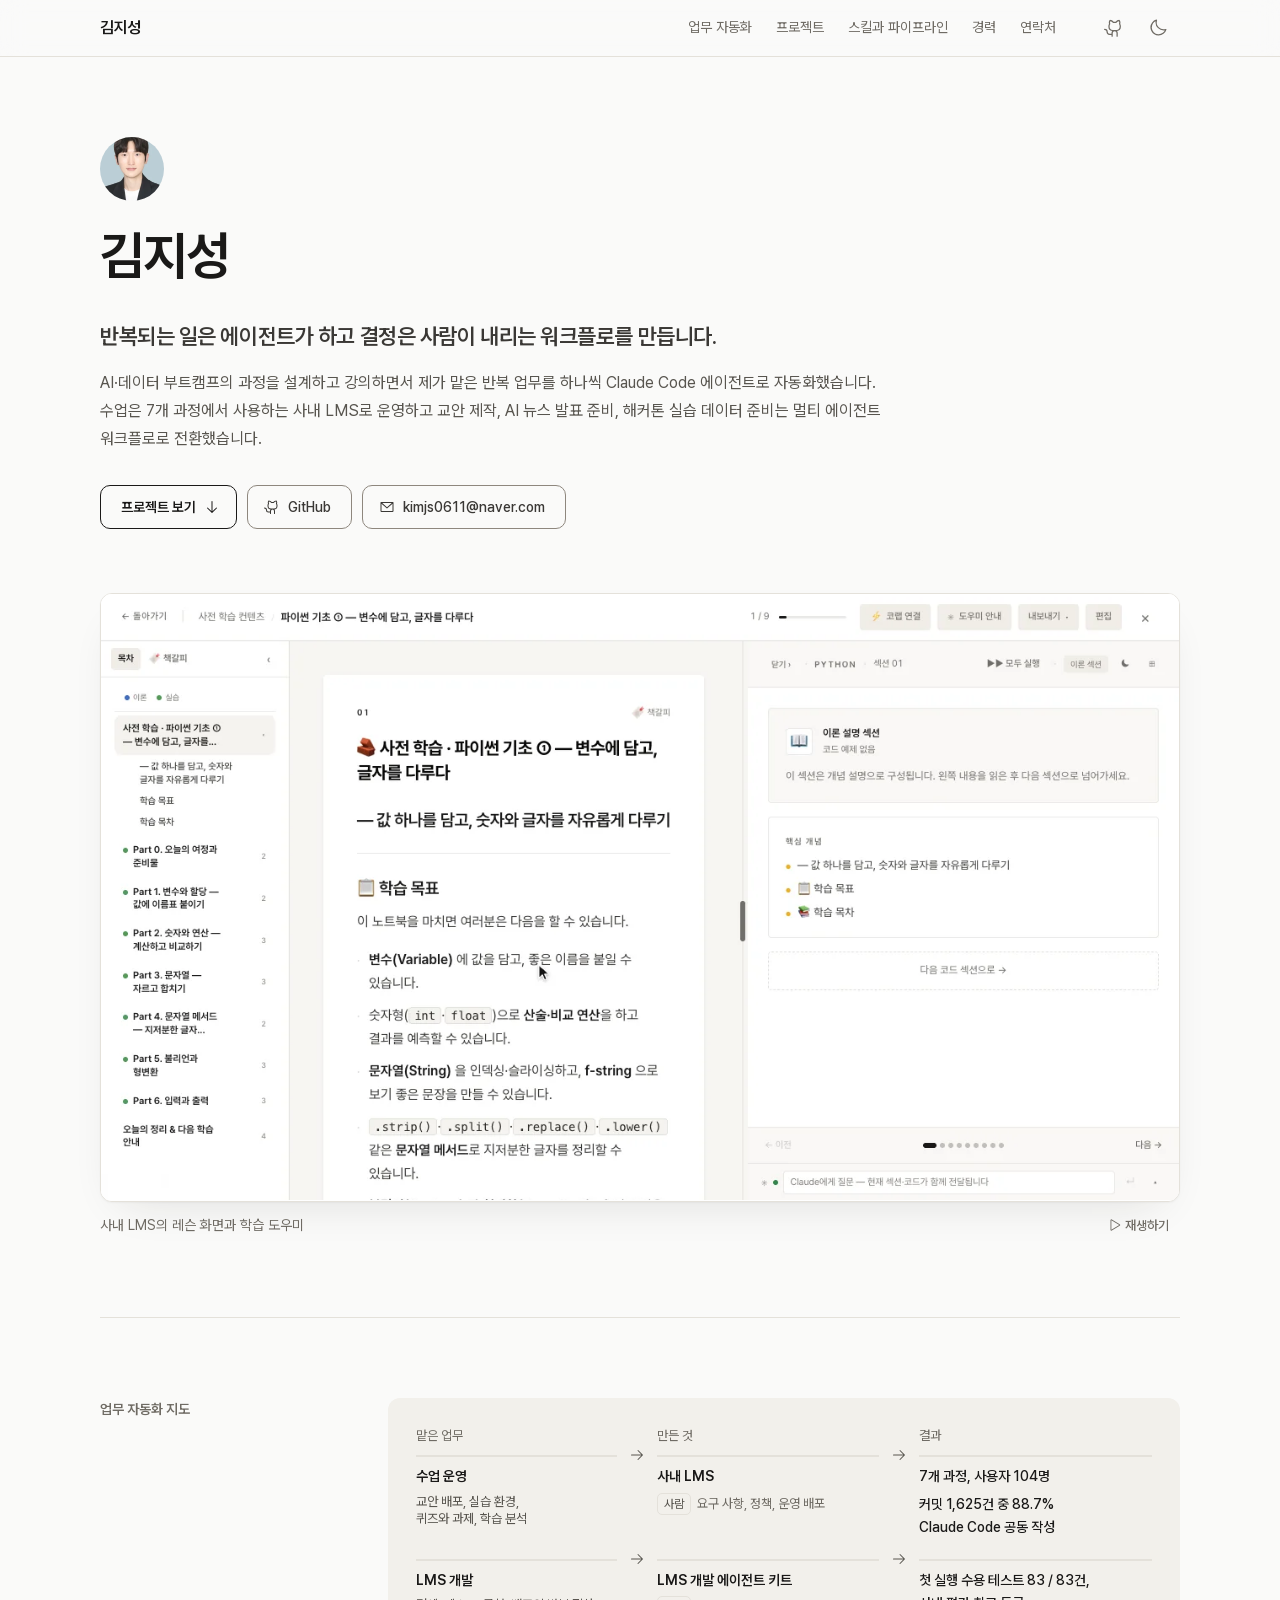
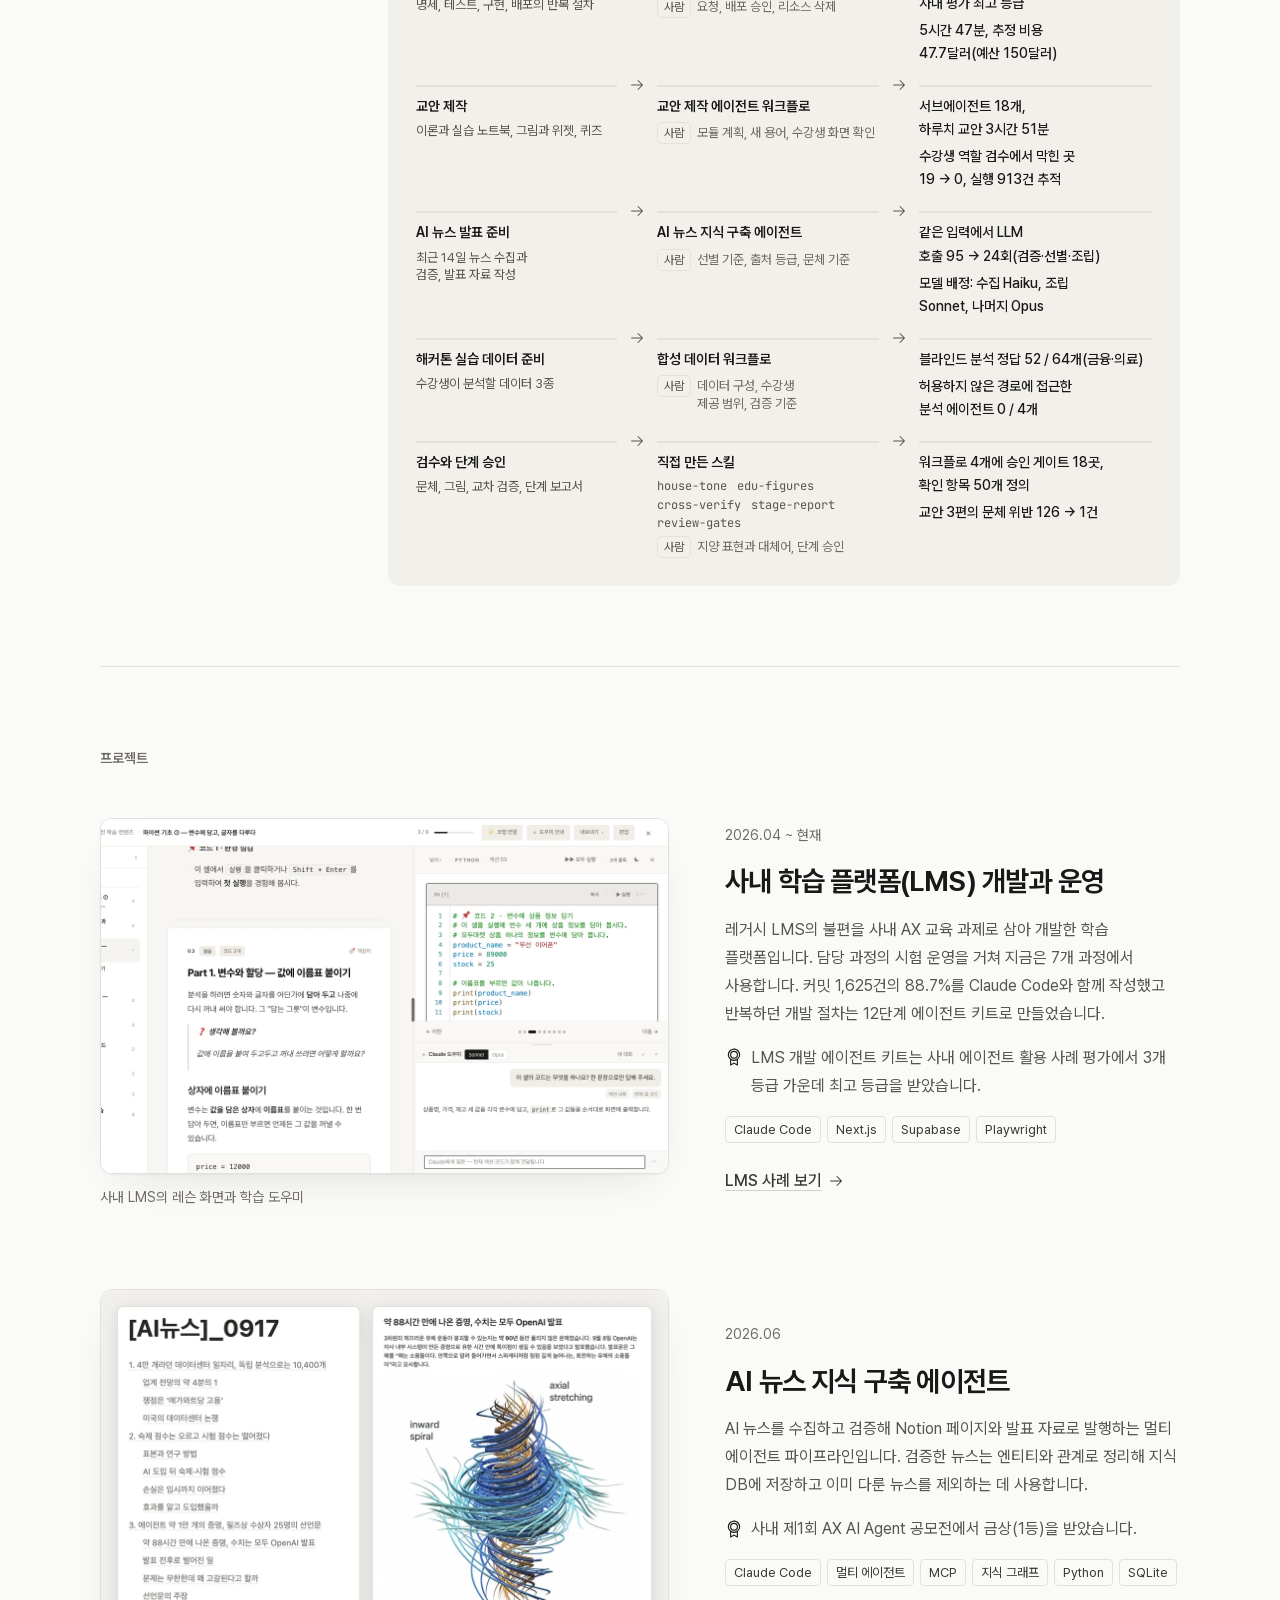
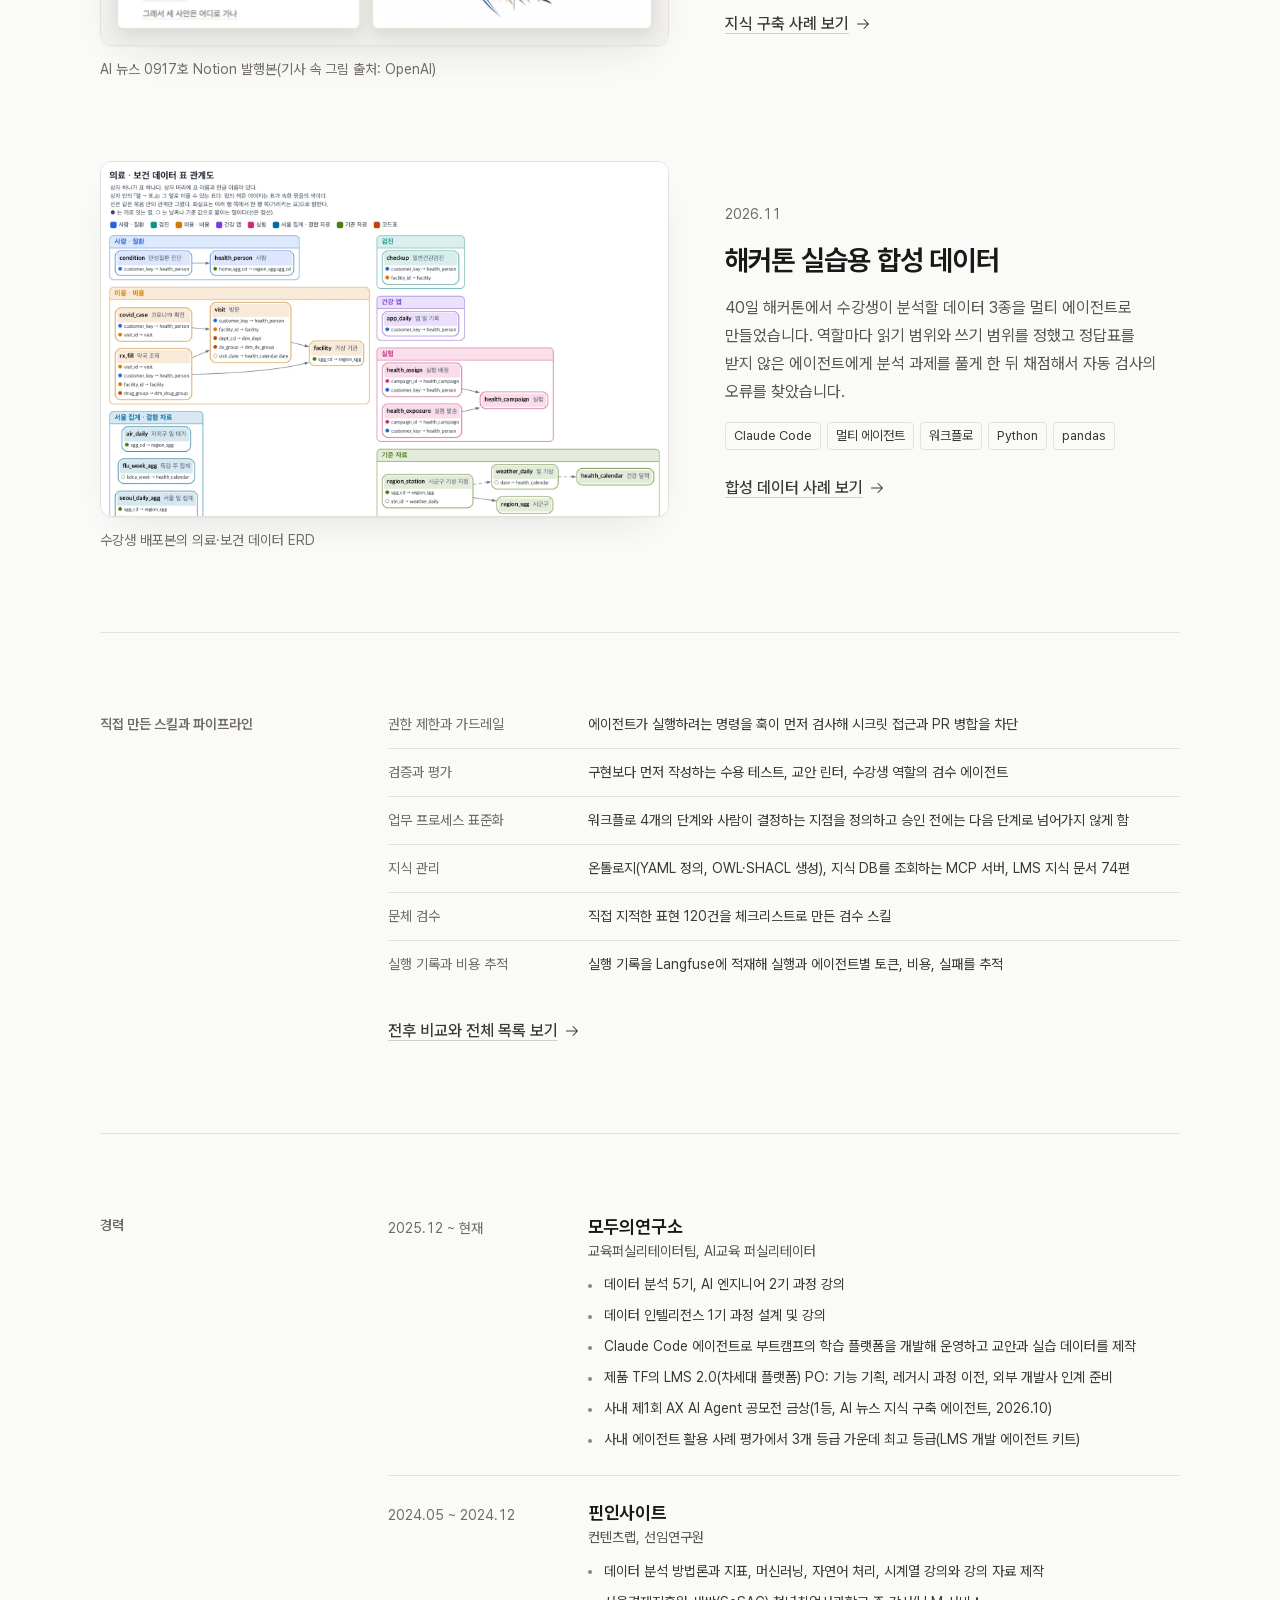
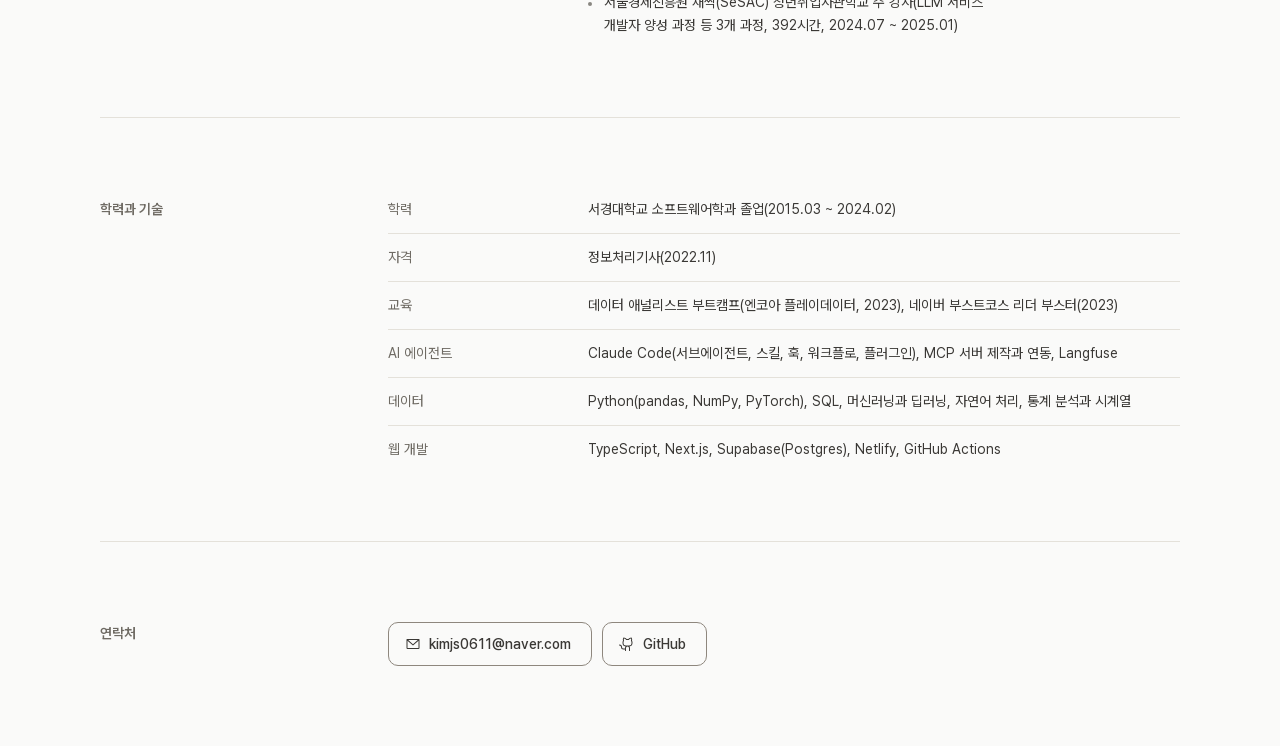
==== commit 6f6e13fc: "Update site Co-Authored-By: Claude Fable 5.2 <noreply@anthropic.com>" ====
--- a/index.html
+++ b/index.html
@@ -4,7 +4,7 @@
     <meta charset="UTF-8" />
     <meta name="viewport" content="width=device-width, initial-scale=1" />
     <title>김지성 포트폴리오</title>
-    <link rel="preload" as="font" type="font/woff2" href="./assets/pretendard-var-D80c-sCD.woff2" crossorigin />
+    <link rel="preload" as="font" type="font/woff2" href="./assets/pretendard-var-BZYXvtjd.woff2" crossorigin />
     <meta
       name="description"
       content="반복되는 일은 에이전트가 하고 결정은 사람이 내리는 워크플로를 만듭니다. 수업 운영(사내 LMS), AI 뉴스 발표 준비, 교안 제작, 해커톤 실습 데이터의 자동화 사례가 있습니다."
@@ -47,10 +47,10 @@
         }
       } catch (e) {}
     </script>
-    <script type="module" src="./assets/index-D8zmk-hH.js"></script>
-    <link rel="stylesheet" href="./assets/index-rsp0xRV1.css">
+    <script type="module" src="./assets/index-CwUhfgFk.js"></script>
+    <link rel="stylesheet" href="./assets/index-7iq1UH_H.css">
   </head>
   <body>
-    <div id="root" data-page="home"><link rel="preload" as="image" href="./media/profile.webp"/><link rel="preload" as="image" href="./media/lms-demo.webp"/><a href="#main" class="sr-only focus:not-sr-only focus:fixed focus:top-2 focus:left-2 focus:z-50 focus:rounded-md focus:bg-background focus:px-3 focus:py-2">본문으로 건너뛰기</a><header data-print="hide" class="sticky top-[env(safe-area-inset-top,0px)] z-40 border-b border-border bg-background/85 backdrop-blur-md"><div class="page flex h-14 items-center gap-6"><a href="#top" class="rounded-sm font-semibold tracking-tight text-foreground">김지성</a><nav aria-label="주요 구역" class="ml-auto hidden md:block"><ul class="flex items-center"><li><a href="#automation" class="flex h-11 items-center rounded-md px-3 type-small text-meta transition-colors hover:text-foreground">업무 자동화</a></li><li><a href="#projects" class="flex h-11 items-center rounded-md px-3 type-small text-meta transition-colors hover:text-foreground">프로젝트</a></li><li><a href="#tools" class="flex h-11 items-center rounded-md px-3 type-small text-meta transition-colors hover:text-foreground">스킬과 파이프라인</a></li><li><a href="#career" class="flex h-11 items-center rounded-md px-3 type-small text-meta transition-colors hover:text-foreground">경력</a></li><li><a href="#contact" class="flex h-11 items-center rounded-md px-3 type-small text-meta transition-colors hover:text-foreground">연락처</a></li></ul></nav><div class="ml-auto flex items-center md:ml-0"><a href="https://github.com/studio-js" target="_blank" rel="noreferrer" aria-label="GitHub 프로필⁠(새 창)" class="flex size-11 items-center justify-center rounded-md text-meta transition-colors hover:text-foreground"><svg xmlns="http://www.w3.org/2000/svg" width="1em" height="1em" fill="currentColor" viewBox="0 0 256 256" aria-hidden="true" class="size-5"><path d="M208.31,75.68A59.78,59.78,0,0,0,202.93,28,8,8,0,0,0,196,24a59.75,59.75,0,0,0-48,24H124A59.75,59.75,0,0,0,76,24a8,8,0,0,0-6.93,4,59.78,59.78,0,0,0-5.38,47.68A58.14,58.14,0,0,0,56,104v8a56.06,56.06,0,0,0,48.44,55.47A39.8,39.8,0,0,0,96,192v8H72a24,24,0,0,1-24-24A40,40,0,0,0,8,136a8,8,0,0,0,0,16,24,24,0,0,1,24,24,40,40,0,0,0,40,40H96v16a8,8,0,0,0,16,0V192a24,24,0,0,1,48,0v40a8,8,0,0,0,16,0V192a39.8,39.8,0,0,0-8.44-24.53A56.06,56.06,0,0,0,216,112v-8A58.14,58.14,0,0,0,208.31,75.68ZM200,112a40,40,0,0,1-40,40H112a40,40,0,0,1-40-40v-8a41.74,41.74,0,0,1,6.9-22.48A8,8,0,0,0,80,73.83a43.81,43.81,0,0,1,.79-33.58,43.88,43.88,0,0,1,32.32,20.06A8,8,0,0,0,119.82,64h32.35a8,8,0,0,0,6.74-3.69,43.87,43.87,0,0,1,32.32-20.06A43.81,43.81,0,0,1,192,73.83a8.09,8.09,0,0,0,1,7.65A41.72,41.72,0,0,1,200,104Z"></path></svg></a><button type="button" tabindex="0" data-slot="button" aria-label="어두운 화면으로 바꾸기" class="group/button inline-flex shrink-0 items-center justify-center rounded-lg border border-transparent bg-clip-padding text-sm font-medium whitespace-nowrap transition-[color,background-color,border-color,box-shadow,translate] outline-none select-none focus-visible:border-ring focus-visible:ring-3 focus-visible:ring-ring/50 active:not-aria-[haspopup]:translate-y-px disabled:pointer-events-none disabled:opacity-50 aria-invalid:border-destructive aria-invalid:ring-3 aria-invalid:ring-destructive/20 dark:aria-invalid:border-destructive/50 dark:aria-invalid:ring-destructive/40 [&amp;_svg]:pointer-events-none [&amp;_svg]:shrink-0 aria-expanded:bg-muted aria-expanded:text-foreground size-11 [&amp;_svg:not([class*=&#x27;size-&#x27;])]:size-5 text-meta hover:bg-transparent hover:text-foreground dark:hover:bg-transparent"><svg xmlns="http://www.w3.org/2000/svg" width="1em" height="1em" fill="currentColor" viewBox="0 0 256 256" aria-hidden="true"><path d="M233.54,142.23a8,8,0,0,0-8-2,88.08,88.08,0,0,1-109.8-109.8,8,8,0,0,0-10-10,104.84,104.84,0,0,0-52.91,37A104,104,0,0,0,136,224a103.09,103.09,0,0,0,62.52-20.88,104.84,104.84,0,0,0,37-52.91A8,8,0,0,0,233.54,142.23ZM188.9,190.34A88,88,0,0,1,65.66,67.11a89,89,0,0,1,31.4-26A106,106,0,0,0,96,56,104.11,104.11,0,0,0,200,160a106,106,0,0,0,14.92-1.06A89,89,0,0,1,188.9,190.34Z"></path></svg></button></div></div></header><main id="main"><section id="top" class="page pt-12 pb-16 sm:pt-16 lg:pt-20 lg:pb-20"><img src="./media/profile.webp" alt="" width="256" height="255" class="size-16 rounded-full object-cover dark:brightness-90"/><h1 class="mt-6 type-display">김지성</h1><p class="balance mt-8 max-w-[42rem] type-intro">반복되는 일은 에이전트가 하고 결정은 사람이 내리는 워크플로를 만듭니다.</p><p class="mt-4 max-w-[52rem] text-muted-foreground">AI⁠·⁠데이터 부트캠프의 과정을 설계하고 강의하면서 제가 맡은 반복 업무를 하나씩 Claude Code 에이전트로 자동화했습니다. 수업은 7개<!-- --> <!-- -->과정에서 사용하는 사내 LMS로 운영하고 교안 제작, AI 뉴스 발표 준비, 해커톤 실습 데이터 준비는 멀티 에이전트 워크플로로 전환했습니다.</p><div class="mt-8 flex flex-wrap items-center gap-2.5"><a data-slot="button" class="group/button inline-flex shrink-0 items-center justify-center rounded-lg border bg-clip-padding whitespace-nowrap transition-[color,background-color,border-color,box-shadow,translate] outline-none select-none focus-visible:border-ring focus-visible:ring-3 focus-visible:ring-ring/50 active:not-aria-[haspopup]:translate-y-px disabled:pointer-events-none disabled:opacity-50 aria-invalid:border-destructive aria-invalid:ring-3 aria-invalid:ring-destructive/20 dark:aria-invalid:border-destructive/50 dark:aria-invalid:ring-destructive/40 [&amp;_svg]:pointer-events-none [&amp;_svg]:shrink-0 [&amp;_svg:not([class*=&#x27;size-&#x27;])]:size-4 border-foreground bg-background font-semibold text-foreground hover:bg-accent h-11 gap-2 px-5 text-sm has-data-[icon=inline-end]:pr-4 has-data-[icon=inline-start]:pl-4" href="#projects">프로젝트 보기<svg xmlns="http://www.w3.org/2000/svg" width="1em" height="1em" fill="currentColor" viewBox="0 0 256 256" data-icon="inline-end" aria-hidden="true"><path d="M205.66,149.66l-72,72a8,8,0,0,1-11.32,0l-72-72a8,8,0,0,1,11.32-11.32L120,196.69V40a8,8,0,0,1,16,0V196.69l58.34-58.35a8,8,0,0,1,11.32,11.32Z"></path></svg></a><a data-slot="button" class="group/button inline-flex shrink-0 items-center justify-center rounded-lg border bg-clip-padding font-medium whitespace-nowrap transition-[color,background-color,border-color,box-shadow,translate] outline-none select-none focus-visible:border-ring focus-visible:ring-3 focus-visible:ring-ring/50 active:not-aria-[haspopup]:translate-y-px disabled:pointer-events-none disabled:opacity-50 aria-invalid:border-destructive aria-invalid:ring-3 aria-invalid:ring-destructive/20 dark:aria-invalid:border-destructive/50 dark:aria-invalid:ring-destructive/40 [&amp;_svg]:pointer-events-none [&amp;_svg]:shrink-0 [&amp;_svg:not([class*=&#x27;size-&#x27;])]:size-4 border-control bg-background text-secondary-foreground hover:border-control-hover hover:bg-accent aria-expanded:bg-accent h-11 gap-2 px-5 text-sm has-data-[icon=inline-end]:pr-4 has-data-[icon=inline-start]:pl-4" href="https://github.com/studio-js" target="_blank" rel="noreferrer"><svg xmlns="http://www.w3.org/2000/svg" width="1em" height="1em" fill="currentColor" viewBox="0 0 256 256" data-icon="inline-start" aria-hidden="true"><path d="M208.31,75.68A59.78,59.78,0,0,0,202.93,28,8,8,0,0,0,196,24a59.75,59.75,0,0,0-48,24H124A59.75,59.75,0,0,0,76,24a8,8,0,0,0-6.93,4,59.78,59.78,0,0,0-5.38,47.68A58.14,58.14,0,0,0,56,104v8a56.06,56.06,0,0,0,48.44,55.47A39.8,39.8,0,0,0,96,192v8H72a24,24,0,0,1-24-24A40,40,0,0,0,8,136a8,8,0,0,0,0,16,24,24,0,0,1,24,24,40,40,0,0,0,40,40H96v16a8,8,0,0,0,16,0V192a24,24,0,0,1,48,0v40a8,8,0,0,0,16,0V192a39.8,39.8,0,0,0-8.44-24.53A56.06,56.06,0,0,0,216,112v-8A58.14,58.14,0,0,0,208.31,75.68ZM200,112a40,40,0,0,1-40,40H112a40,40,0,0,1-40-40v-8a41.74,41.74,0,0,1,6.9-22.48A8,8,0,0,0,80,73.83a43.81,43.81,0,0,1,.79-33.58,43.88,43.88,0,0,1,32.32,20.06A8,8,0,0,0,119.82,64h32.35a8,8,0,0,0,6.74-3.69,43.87,43.87,0,0,1,32.32-20.06A43.81,43.81,0,0,1,192,73.83a8.09,8.09,0,0,0,1,7.65A41.72,41.72,0,0,1,200,104Z"></path></svg>GitHub<span class="sr-only">(새 창)</span></a><button type="button" tabindex="0" data-slot="button" data-print="hide" title="누르면 메일 주소를 복사합니다" class="group/button inline-flex shrink-0 items-center justify-center rounded-lg border bg-clip-padding font-medium whitespace-nowrap transition-[color,background-color,border-color,box-shadow,translate] outline-none focus-visible:border-ring focus-visible:ring-3 focus-visible:ring-ring/50 active:not-aria-[haspopup]:translate-y-px disabled:pointer-events-none disabled:opacity-50 aria-invalid:border-destructive aria-invalid:ring-3 aria-invalid:ring-destructive/20 dark:aria-invalid:border-destructive/50 dark:aria-invalid:ring-destructive/40 [&amp;_svg]:pointer-events-none [&amp;_svg]:shrink-0 [&amp;_svg:not([class*=&#x27;size-&#x27;])]:size-4 border-control bg-background text-secondary-foreground hover:border-control-hover hover:bg-accent aria-expanded:bg-accent h-11 gap-2 px-5 text-sm has-data-[icon=inline-end]:pr-4 has-data-[icon=inline-start]:pl-4 select-text"><svg xmlns="http://www.w3.org/2000/svg" width="1em" height="1em" fill="currentColor" viewBox="0 0 256 256" data-icon="inline-start" aria-hidden="true"><path d="M224,48H32a8,8,0,0,0-8,8V192a16,16,0,0,0,16,16H216a16,16,0,0,0,16-16V56A8,8,0,0,0,224,48ZM203.43,64,128,133.15,52.57,64ZM216,192H40V74.19l82.59,75.71a8,8,0,0,0,10.82,0L216,74.19V192Z"></path></svg><span>kimjs0611@naver.com</span><span class="sr-only">, 누르면 주소를 복사합니다</span><span aria-live="polite" class="sr-only"></span></button></div><figure data-avoid-break="true" class="flex flex-col gap-3 mt-12 lg:mt-16"><div class="frame"><video data-print="hide" src="./media/lms-demo.mp4" poster="./media/lms-demo.webp" width="1280" height="720" muted="" loop="" playsInline="" preload="metadata" aria-label="사내 LMS의 레슨 화면. 목차에서 구역을 고르면 교안이 그 구역으로 스크롤되고 오른쪽에 코드 셀이 나옵니다. 화면 아래의 학습 도우미를 열어 코드가 하는 일을 물으면 한 문장으로 된 답이 옵니다." class="block h-auto w-full cursor-pointer bg-white dark:brightness-90"></video><img data-print="only" src="./media/lms-demo.webp" alt="사내 LMS의 레슨 화면. 목차에서 구역을 고르면 교안이 그 구역으로 스크롤되고 오른쪽에 코드 셀이 나옵니다. 화면 아래의 학습 도우미를 열어 코드가 하는 일을 물으면 한 문장으로 된 답이 옵니다." width="1280" height="720" class="h-auto w-full bg-white"/></div><figcaption class="flex items-center justify-between gap-4 type-small text-meta"><span>사내 LMS의 레슨 화면과 학습 도우미</span><button type="button" tabindex="0" data-slot="button" data-print="hide" aria-label="영상 재생하기" class="group/button inline-flex items-center justify-center border border-transparent bg-clip-padding font-medium whitespace-nowrap transition-[color,background-color,border-color,box-shadow,translate] outline-none select-none focus-visible:border-ring focus-visible:ring-3 focus-visible:ring-ring/50 active:not-aria-[haspopup]:translate-y-px disabled:pointer-events-none disabled:opacity-50 aria-invalid:border-destructive aria-invalid:ring-3 aria-invalid:ring-destructive/20 dark:aria-invalid:border-destructive/50 dark:aria-invalid:ring-destructive/40 [&amp;_svg]:pointer-events-none [&amp;_svg]:shrink-0 hover:bg-muted hover:text-foreground aria-expanded:bg-muted aria-expanded:text-foreground dark:hover:bg-muted/50 h-7 gap-1 rounded-[min(var(--radius-md),12px)] px-2.5 text-[0.8125rem] in-data-[slot=button-group]:rounded-lg has-data-[icon=inline-end]:pr-1.5 has-data-[icon=inline-start]:pl-1.5 [&amp;_svg:not([class*=&#x27;size-&#x27;])]:size-3.5 -my-1 shrink-0 text-meta"><svg xmlns="http://www.w3.org/2000/svg" width="1em" height="1em" fill="currentColor" viewBox="0 0 256 256" data-icon="inline-start" aria-hidden="true"><path d="M232.4,114.49,88.32,26.35a16,16,0,0,0-16.2-.3A15.86,15.86,0,0,0,64,39.87V216.13A15.94,15.94,0,0,0,80,232a16.07,16.07,0,0,0,8.36-2.35L232.4,141.51a15.81,15.81,0,0,0,0-27ZM80,215.94V40l143.83,88Z"></path></svg>재생하기</button></figcaption></figure></section><section id="automation" class="page scroll-mt-28"><div class="grid gap-x-12 gap-y-7 border-t border-border py-14 lg:grid-cols-[15rem_minmax(0,1fr)] lg:py-20 [nav+section&gt;&amp;]:border-t-0"><div class="flex flex-col gap-2 lg:sticky lg:top-32 lg:self-start"><h2 class="type-small font-semibold text-meta">업무 자동화 지도</h2></div><div class="flex min-w-0 flex-col gap-8"><figure data-avoid-break="true" class="flex flex-col gap-3"><div class="flex flex-col gap-5 rounded-2xl bg-muted p-5 sm:p-7"><div role="group" aria-label="맡은 업무, 만든 것, 결과" class="flex flex-col gap-2.5"><div aria-hidden="true" class="hidden type-label font-normal text-meta sm:grid sm:grid-cols-[minmax(0,0.95fr)_1rem_minmax(0,1.05fr)_1rem_minmax(0,1.1fr)] sm:gap-x-3"><span>맡은 업무</span><span></span><span>만든 것</span><span></span><span>결과</span></div><ol class="flex flex-col gap-5"><li class="grid gap-y-1.5 type-small sm:grid-cols-[minmax(0,0.95fr)_1rem_minmax(0,1.05fr)_1rem_minmax(0,1.1fr)] sm:gap-x-3"><div class="flex min-w-0 flex-col gap-1 border-l-2 pl-3 sm:border-t-2 sm:border-l-0 sm:pt-2 sm:pl-0 border-border"><span class="font-semibold text-foreground"><span class="sr-only">맡은 업무: </span>수업 운영</span><span class="text-[0.8125rem] leading-snug text-muted-foreground">교안 배포, 실습 환경, 퀴즈와 과제, 학습 분석</span></div><span aria-hidden="true" class="hidden justify-center sm:flex"><svg xmlns="http://www.w3.org/2000/svg" width="1em" height="1em" fill="currentColor" viewBox="0 0 256 256" class="size-4 -translate-y-1/2 text-muted-foreground"><path d="M221.66,133.66l-72,72a8,8,0,0,1-11.32-11.32L196.69,136H40a8,8,0,0,1,0-16H196.69L138.34,61.66a8,8,0,0,1,11.32-11.32l72,72A8,8,0,0,1,221.66,133.66Z"></path></svg></span><div class="flex min-w-0 flex-col gap-1 border-l-2 pl-3 sm:border-t-2 sm:border-l-0 sm:pt-2 sm:pl-0 border-border"><span class="font-semibold text-foreground"><span class="sr-only">만든 것: </span>사내 LMS</span><span class="text-[0.8125rem] leading-snug flex items-baseline gap-1.5 text-meta"><span class="rounded-[5px] border border-border px-1.5 text-xs leading-5 whitespace-nowrap text-muted-foreground">사람</span><span class="sr-only">이 정하는 것: </span><span>요구 사항, 정책, 운영 배포</span></span></div><span aria-hidden="true" class="hidden justify-center sm:flex"><svg xmlns="http://www.w3.org/2000/svg" width="1em" height="1em" fill="currentColor" viewBox="0 0 256 256" class="size-4 -translate-y-1/2 text-muted-foreground"><path d="M221.66,133.66l-72,72a8,8,0,0,1-11.32-11.32L196.69,136H40a8,8,0,0,1,0-16H196.69L138.34,61.66a8,8,0,0,1,11.32-11.32l72,72A8,8,0,0,1,221.66,133.66Z"></path></svg></span><div class="flex min-w-0 flex-col gap-1 border-l-2 pl-3 sm:border-t-2 sm:border-l-0 sm:pt-2 sm:pl-0 border-border"><span class="sr-only">결과: </span><span class="font-medium text-foreground">7개 과정, 사용자 104명</span><span class="font-medium text-foreground">커밋 1,625건 중 88.7% Claude Code 공동 작성</span></div></li><li class="grid gap-y-1.5 type-small sm:grid-cols-[minmax(0,0.95fr)_1rem_minmax(0,1.05fr)_1rem_minmax(0,1.1fr)] sm:gap-x-3"><div class="flex min-w-0 flex-col gap-1 border-l-2 pl-3 sm:border-t-2 sm:border-l-0 sm:pt-2 sm:pl-0 border-border"><span class="font-semibold text-foreground"><span class="sr-only">맡은 업무: </span>LMS 개발</span><span class="text-[0.8125rem] leading-snug text-muted-foreground">명세, 테스트, 구현, 배포의 반복 절차</span></div><span aria-hidden="true" class="hidden justify-center sm:flex"><svg xmlns="http://www.w3.org/2000/svg" width="1em" height="1em" fill="currentColor" viewBox="0 0 256 256" class="size-4 -translate-y-1/2 text-muted-foreground"><path d="M221.66,133.66l-72,72a8,8,0,0,1-11.32-11.32L196.69,136H40a8,8,0,0,1,0-16H196.69L138.34,61.66a8,8,0,0,1,11.32-11.32l72,72A8,8,0,0,1,221.66,133.66Z"></path></svg></span><div class="flex min-w-0 flex-col gap-1 border-l-2 pl-3 sm:border-t-2 sm:border-l-0 sm:pt-2 sm:pl-0 border-border"><span class="font-semibold text-foreground"><span class="sr-only">만든 것: </span>LMS 개발 에이전트 키트</span><span class="text-[0.8125rem] leading-snug flex items-baseline gap-1.5 text-meta"><span class="rounded-[5px] border border-border px-1.5 text-xs leading-5 whitespace-nowrap text-muted-foreground">사람</span><span class="sr-only">이 정하는 것: </span><span>요청, 배포 승인, 리소스 삭제</span></span></div><span aria-hidden="true" class="hidden justify-center sm:flex"><svg xmlns="http://www.w3.org/2000/svg" width="1em" height="1em" fill="currentColor" viewBox="0 0 256 256" class="size-4 -translate-y-1/2 text-muted-foreground"><path d="M221.66,133.66l-72,72a8,8,0,0,1-11.32-11.32L196.69,136H40a8,8,0,0,1,0-16H196.69L138.34,61.66a8,8,0,0,1,11.32-11.32l72,72A8,8,0,0,1,221.66,133.66Z"></path></svg></span><div class="flex min-w-0 flex-col gap-1 border-l-2 pl-3 sm:border-t-2 sm:border-l-0 sm:pt-2 sm:pl-0 border-border"><span class="sr-only">결과: </span><span class="font-medium text-foreground">첫 실행 수용 테스트 83 / 83건, 사내 평가 최고 등급</span><span class="font-medium text-foreground">5시간 47분, 추정 비용 47.7달러⁠(예산 150달러)</span></div></li><li class="grid gap-y-1.5 type-small sm:grid-cols-[minmax(0,0.95fr)_1rem_minmax(0,1.05fr)_1rem_minmax(0,1.1fr)] sm:gap-x-3"><div class="flex min-w-0 flex-col gap-1 border-l-2 pl-3 sm:border-t-2 sm:border-l-0 sm:pt-2 sm:pl-0 border-border"><span class="font-semibold text-foreground"><span class="sr-only">맡은 업무: </span>교안 제작</span><span class="text-[0.8125rem] leading-snug text-muted-foreground">이론과 실습 노트북, 그림과 위젯, 퀴즈</span></div><span aria-hidden="true" class="hidden justify-center sm:flex"><svg xmlns="http://www.w3.org/2000/svg" width="1em" height="1em" fill="currentColor" viewBox="0 0 256 256" class="size-4 -translate-y-1/2 text-muted-foreground"><path d="M221.66,133.66l-72,72a8,8,0,0,1-11.32-11.32L196.69,136H40a8,8,0,0,1,0-16H196.69L138.34,61.66a8,8,0,0,1,11.32-11.32l72,72A8,8,0,0,1,221.66,133.66Z"></path></svg></span><div class="flex min-w-0 flex-col gap-1 border-l-2 pl-3 sm:border-t-2 sm:border-l-0 sm:pt-2 sm:pl-0 border-border"><span class="font-semibold text-foreground"><span class="sr-only">만든 것: </span>교안 제작 에이전트 워크플로</span><span class="text-[0.8125rem] leading-snug flex items-baseline gap-1.5 text-meta"><span class="rounded-[5px] border border-border px-1.5 text-xs leading-5 whitespace-nowrap text-muted-foreground">사람</span><span class="sr-only">이 정하는 것: </span><span>모듈 계획, 새 용어, 수강생 화면 확인</span></span></div><span aria-hidden="true" class="hidden justify-center sm:flex"><svg xmlns="http://www.w3.org/2000/svg" width="1em" height="1em" fill="currentColor" viewBox="0 0 256 256" class="size-4 -translate-y-1/2 text-muted-foreground"><path d="M221.66,133.66l-72,72a8,8,0,0,1-11.32-11.32L196.69,136H40a8,8,0,0,1,0-16H196.69L138.34,61.66a8,8,0,0,1,11.32-11.32l72,72A8,8,0,0,1,221.66,133.66Z"></path></svg></span><div class="flex min-w-0 flex-col gap-1 border-l-2 pl-3 sm:border-t-2 sm:border-l-0 sm:pt-2 sm:pl-0 border-border"><span class="sr-only">결과: </span><span class="font-medium text-foreground">서브에이전트 18개, 하루치 교안 3시간 51분</span><span class="font-medium text-foreground">수강생 역할 검수에서 막힌 곳 19 → 0, 실행 913건 추적</span></div></li><li class="grid gap-y-1.5 type-small sm:grid-cols-[minmax(0,0.95fr)_1rem_minmax(0,1.05fr)_1rem_minmax(0,1.1fr)] sm:gap-x-3"><div class="flex min-w-0 flex-col gap-1 border-l-2 pl-3 sm:border-t-2 sm:border-l-0 sm:pt-2 sm:pl-0 border-border"><span class="font-semibold text-foreground"><span class="sr-only">맡은 업무: </span>AI 뉴스 발표 준비</span><span class="text-[0.8125rem] leading-snug text-muted-foreground">최근 14일 뉴스 수집과 검증, 발표 자료 작성</span></div><span aria-hidden="true" class="hidden justify-center sm:flex"><svg xmlns="http://www.w3.org/2000/svg" width="1em" height="1em" fill="currentColor" viewBox="0 0 256 256" class="size-4 -translate-y-1/2 text-muted-foreground"><path d="M221.66,133.66l-72,72a8,8,0,0,1-11.32-11.32L196.69,136H40a8,8,0,0,1,0-16H196.69L138.34,61.66a8,8,0,0,1,11.32-11.32l72,72A8,8,0,0,1,221.66,133.66Z"></path></svg></span><div class="flex min-w-0 flex-col gap-1 border-l-2 pl-3 sm:border-t-2 sm:border-l-0 sm:pt-2 sm:pl-0 border-border"><span class="font-semibold text-foreground"><span class="sr-only">만든 것: </span>AI 뉴스 지식 구축 에이전트</span><span class="text-[0.8125rem] leading-snug flex items-baseline gap-1.5 text-meta"><span class="rounded-[5px] border border-border px-1.5 text-xs leading-5 whitespace-nowrap text-muted-foreground">사람</span><span class="sr-only">이 정하는 것: </span><span>선별 기준, 출처 등급, 문체 기준</span></span></div><span aria-hidden="true" class="hidden justify-center sm:flex"><svg xmlns="http://www.w3.org/2000/svg" width="1em" height="1em" fill="currentColor" viewBox="0 0 256 256" class="size-4 -translate-y-1/2 text-muted-foreground"><path d="M221.66,133.66l-72,72a8,8,0,0,1-11.32-11.32L196.69,136H40a8,8,0,0,1,0-16H196.69L138.34,61.66a8,8,0,0,1,11.32-11.32l72,72A8,8,0,0,1,221.66,133.66Z"></path></svg></span><div class="flex min-w-0 flex-col gap-1 border-l-2 pl-3 sm:border-t-2 sm:border-l-0 sm:pt-2 sm:pl-0 border-border"><span class="sr-only">결과: </span><span class="font-medium text-foreground">세션 1회 비용 중앙값 5.35달러⁠(API 정가 환산)</span><span class="font-medium text-foreground">모델 배정: 수집 Haiku, 조립 Sonnet, 나머지 Opus</span></div></li><li class="grid gap-y-1.5 type-small sm:grid-cols-[minmax(0,0.95fr)_1rem_minmax(0,1.05fr)_1rem_minmax(0,1.1fr)] sm:gap-x-3"><div class="flex min-w-0 flex-col gap-1 border-l-2 pl-3 sm:border-t-2 sm:border-l-0 sm:pt-2 sm:pl-0 border-border"><span class="font-semibold text-foreground"><span class="sr-only">맡은 업무: </span>해커톤 실습 데이터 준비</span><span class="text-[0.8125rem] leading-snug text-muted-foreground">수강생이 분석할 데이터 3종</span></div><span aria-hidden="true" class="hidden justify-center sm:flex"><svg xmlns="http://www.w3.org/2000/svg" width="1em" height="1em" fill="currentColor" viewBox="0 0 256 256" class="size-4 -translate-y-1/2 text-muted-foreground"><path d="M221.66,133.66l-72,72a8,8,0,0,1-11.32-11.32L196.69,136H40a8,8,0,0,1,0-16H196.69L138.34,61.66a8,8,0,0,1,11.32-11.32l72,72A8,8,0,0,1,221.66,133.66Z"></path></svg></span><div class="flex min-w-0 flex-col gap-1 border-l-2 pl-3 sm:border-t-2 sm:border-l-0 sm:pt-2 sm:pl-0 border-border"><span class="font-semibold text-foreground"><span class="sr-only">만든 것: </span>합성 데이터 워크플로</span><span class="text-[0.8125rem] leading-snug flex items-baseline gap-1.5 text-meta"><span class="rounded-[5px] border border-border px-1.5 text-xs leading-5 whitespace-nowrap text-muted-foreground">사람</span><span class="sr-only">이 정하는 것: </span><span>데이터 구성, 수강생 제공 범위, 검증 기준</span></span></div><span aria-hidden="true" class="hidden justify-center sm:flex"><svg xmlns="http://www.w3.org/2000/svg" width="1em" height="1em" fill="currentColor" viewBox="0 0 256 256" class="size-4 -translate-y-1/2 text-muted-foreground"><path d="M221.66,133.66l-72,72a8,8,0,0,1-11.32-11.32L196.69,136H40a8,8,0,0,1,0-16H196.69L138.34,61.66a8,8,0,0,1,11.32-11.32l72,72A8,8,0,0,1,221.66,133.66Z"></path></svg></span><div class="flex min-w-0 flex-col gap-1 border-l-2 pl-3 sm:border-t-2 sm:border-l-0 sm:pt-2 sm:pl-0 border-border"><span class="sr-only">결과: </span><span class="font-medium text-foreground">블라인드 분석 정답 52 / 64개⁠(금융⁠·⁠의료)</span><span class="font-medium text-foreground">허용하지 않은 경로에 접근한 분석 에이전트 0 / 4개</span></div></li><li class="grid gap-y-1.5 type-small sm:grid-cols-[minmax(0,0.95fr)_1rem_minmax(0,1.05fr)_1rem_minmax(0,1.1fr)] sm:gap-x-3"><div class="flex min-w-0 flex-col gap-1 border-l-2 pl-3 sm:border-t-2 sm:border-l-0 sm:pt-2 sm:pl-0 border-border"><span class="font-semibold text-foreground"><span class="sr-only">맡은 업무: </span>검수와 단계 승인</span><span class="text-[0.8125rem] leading-snug text-muted-foreground">문체, 그림, 교차 검증, 단계 보고서</span></div><span aria-hidden="true" class="hidden justify-center sm:flex"><svg xmlns="http://www.w3.org/2000/svg" width="1em" height="1em" fill="currentColor" viewBox="0 0 256 256" class="size-4 -translate-y-1/2 text-muted-foreground"><path d="M221.66,133.66l-72,72a8,8,0,0,1-11.32-11.32L196.69,136H40a8,8,0,0,1,0-16H196.69L138.34,61.66a8,8,0,0,1,11.32-11.32l72,72A8,8,0,0,1,221.66,133.66Z"></path></svg></span><div class="flex min-w-0 flex-col gap-1 border-l-2 pl-3 sm:border-t-2 sm:border-l-0 sm:pt-2 sm:pl-0 border-border"><span class="font-semibold text-foreground"><span class="sr-only">만든 것: </span>직접 만든 스킬</span><span class="flex flex-wrap gap-x-2.5 gap-y-0.5"><code class="font-mono text-[0.75rem] leading-snug text-muted-foreground">house-tone</code><code class="font-mono text-[0.75rem] leading-snug text-muted-foreground">edu-figures</code><code class="font-mono text-[0.75rem] leading-snug text-muted-foreground">cross-verify</code><code class="font-mono text-[0.75rem] leading-snug text-muted-foreground">stage-report</code><code class="font-mono text-[0.75rem] leading-snug text-muted-foreground">review-gates</code></span><span class="text-[0.8125rem] leading-snug flex items-baseline gap-1.5 text-meta"><span class="rounded-[5px] border border-border px-1.5 text-xs leading-5 whitespace-nowrap text-muted-foreground">사람</span><span class="sr-only">이 정하는 것: </span><span>지양 표현과 대체어, 단계 승인</span></span></div><span aria-hidden="true" class="hidden justify-center sm:flex"><svg xmlns="http://www.w3.org/2000/svg" width="1em" height="1em" fill="currentColor" viewBox="0 0 256 256" class="size-4 -translate-y-1/2 text-muted-foreground"><path d="M221.66,133.66l-72,72a8,8,0,0,1-11.32-11.32L196.69,136H40a8,8,0,0,1,0-16H196.69L138.34,61.66a8,8,0,0,1,11.32-11.32l72,72A8,8,0,0,1,221.66,133.66Z"></path></svg></span><div class="flex min-w-0 flex-col gap-1 border-l-2 pl-3 sm:border-t-2 sm:border-l-0 sm:pt-2 sm:pl-0 border-border"><span class="sr-only">결과: </span><span class="font-medium text-foreground">워크플로 4개에 승인 게이트 18곳, 확인 항목 50개 정의</span><span class="font-medium text-foreground">교안 3편의 문체 위반 126 → 1건</span></div></li></ol></div></div></figure></div></div></section><section id="projects" class="page scroll-mt-16"><div class="border-t border-border py-14 lg:py-20"><h2 class="type-small font-semibold text-meta">프로젝트</h2><div class="mt-10 flex flex-col gap-16 lg:mt-12 lg:gap-20"><article data-avoid-break="true" class="grid items-center gap-x-14 gap-y-7 lg:grid-cols-[minmax(0,1.25fr)_minmax(0,1fr)]"><figure data-avoid-break="true" class="flex flex-col gap-3"><button type="button" tabindex="0" data-base-ui-click-trigger="" id="base-ui-_R_7lcr_" aria-haspopup="dialog" aria-expanded="false" data-slot="dialog-trigger" aria-label="사내 LMS의 레슨 화면과 학습 도우미 크게 보기" class="block w-full cursor-zoom-in frame"><img src="./media/lms-tutor.webp" alt="사내 LMS의 레슨 화면. 오른쪽 위에 코드 셀이 있고 오른쪽 아래의 학습 도우미 창에 코드가 하는 일을 묻는 질문과 한 문장으로 된 답이 보입니다." width="1280" height="720" loading="lazy" decoding="async" class="block w-full bg-white dark:brightness-90 aspect-[16/10] object-cover object-right-top"/></button><figcaption class="type-small text-meta">사내 LMS의 레슨 화면과 학습 도우미</figcaption></figure><div class="flex flex-col gap-4"><p class="type-small text-meta tabular-nums">2026.04 ~ 현재</p><h3 class="type-title"><a href="./lms.html" class="rounded-sm hover:underline hover:underline-offset-4">사내 학습 플랫폼⁠(LMS) 개발과 운영</a></h3><p class="text-muted-foreground">레거시 LMS의 불편을 사내 AX 교육 과제로 삼아 개발한 학습 플랫폼입니다. 담당 과정의 시험 운영을 거쳐 지금은 7개 과정에서 사용합니다. 커밋 1,625건의 88.7%⁠를 Claude Code와 함께 작성했고 반복하던 개발 절차는 12단계 에이전트 키트로 만들었습니다.</p><p class="flex items-start gap-2 text-muted-foreground"><svg xmlns="http://www.w3.org/2000/svg" width="1em" height="1em" fill="currentColor" viewBox="0 0 256 256" aria-hidden="true" class="mt-[0.3rem] size-[1.125rem] shrink-0 text-brand"><path d="M216,96A88,88,0,1,0,72,163.83V240a8,8,0,0,0,11.58,7.16L128,225l44.43,22.21A8.07,8.07,0,0,0,176,248a8,8,0,0,0,8-8V163.83A87.85,87.85,0,0,0,216,96ZM56,96a72,72,0,1,1,72,72A72.08,72.08,0,0,1,56,96ZM168,227.06l-36.43-18.21a8,8,0,0,0-7.16,0L88,227.06V174.37a87.89,87.89,0,0,0,80,0ZM128,152A56,56,0,1,0,72,96,56.06,56.06,0,0,0,128,152Zm0-96A40,40,0,1,1,88,96,40,40,0,0,1,128,56Z"></path></svg><span>LMS 개발 에이전트 키트는 사내 에이전트 활용 사례 평가에서 3개 등급 가운데 최고 등급을 받았습니다.</span></p><ul aria-label="사용한 기술" class="flex flex-wrap gap-1.5"><li class="rounded-[4px] border border-border px-2 py-[0.1875rem] type-label font-normal text-secondary-foreground">Claude Code</li><li class="rounded-[4px] border border-border px-2 py-[0.1875rem] type-label font-normal text-secondary-foreground">Next.js</li><li class="rounded-[4px] border border-border px-2 py-[0.1875rem] type-label font-normal text-secondary-foreground">Supabase</li><li class="rounded-[4px] border border-border px-2 py-[0.1875rem] type-label font-normal text-secondary-foreground">Playwright</li></ul><a href="./lms.html" class="inline-flex h-11 w-fit items-center gap-1.5 font-medium"><span class="rounded-sm underline decoration-input underline-offset-4 transition-colors hover:decoration-foreground">LMS 사례 보기</span><svg xmlns="http://www.w3.org/2000/svg" width="1em" height="1em" fill="currentColor" viewBox="0 0 256 256" aria-hidden="true" class="size-4"><path d="M221.66,133.66l-72,72a8,8,0,0,1-11.32-11.32L196.69,136H40a8,8,0,0,1,0-16H196.69L138.34,61.66a8,8,0,0,1,11.32-11.32l72,72A8,8,0,0,1,221.66,133.66Z"></path></svg></a></div></article><article data-avoid-break="true" class="grid items-center gap-x-14 gap-y-7 lg:grid-cols-[minmax(0,1.25fr)_minmax(0,1fr)]"><figure data-avoid-break="true" class="flex flex-col gap-3"><button type="button" tabindex="0" data-base-ui-click-trigger="" id="base-ui-_R_7lkr_" aria-haspopup="dialog" aria-expanded="false" data-slot="dialog-trigger" aria-label="AI 뉴스 0917호 Notion 발행본 크게 보기" class="block w-full cursor-zoom-in frame"><img src="./media/news-issue-cover.webp" alt="AI 뉴스 0917호 Notion 발행본의 두 부분. 왼쪽은 호 제목 「[AI뉴스]_0917」⁠과 기사 3건의 목차이고 오른쪽은 3번 기사 「약 88시간 만에 나온 증명, 수치는 모두 OpenAI 발표」⁠의 본문과 OpenAI 발표문의 소용돌이 그림입니다." width="1140" height="712" loading="lazy" decoding="async" class="block w-full bg-white dark:brightness-90 aspect-[16/10] object-cover object-top"/></button><figcaption class="type-small text-meta">AI 뉴스 0917호 Notion 발행본⁠(기사 속 그림 출처: OpenAI)</figcaption></figure><div class="flex flex-col gap-4"><p class="type-small text-meta tabular-nums">2026.06</p><h3 class="type-title"><a href="./knowledge.html" class="rounded-sm hover:underline hover:underline-offset-4">AI 뉴스 지식 구축 에이전트</a></h3><p class="text-muted-foreground">AI 뉴스를 수집하고 검증해 Notion 페이지와 발표 자료로 발행하는 멀티 에이전트 파이프라인입니다. 검증한 뉴스는 엔티티와 관계로 정리해 지식 DB에 저장하고 이미 다룬 뉴스를 제외하는 데 사용합니다.</p><p class="flex items-start gap-2 text-muted-foreground"><svg xmlns="http://www.w3.org/2000/svg" width="1em" height="1em" fill="currentColor" viewBox="0 0 256 256" aria-hidden="true" class="mt-[0.3rem] size-[1.125rem] shrink-0 text-brand"><path d="M216,96A88,88,0,1,0,72,163.83V240a8,8,0,0,0,11.58,7.16L128,225l44.43,22.21A8.07,8.07,0,0,0,176,248a8,8,0,0,0,8-8V163.83A87.85,87.85,0,0,0,216,96ZM56,96a72,72,0,1,1,72,72A72.08,72.08,0,0,1,56,96ZM168,227.06l-36.43-18.21a8,8,0,0,0-7.16,0L88,227.06V174.37a87.89,87.89,0,0,0,80,0ZM128,152A56,56,0,1,0,72,96,56.06,56.06,0,0,0,128,152Zm0-96A40,40,0,1,1,88,96,40,40,0,0,1,128,56Z"></path></svg><span>사내 제1회 AX AI Agent 공모전에서 금상⁠(1등)⁠을 받았습니다.</span></p><ul aria-label="사용한 기술" class="flex flex-wrap gap-1.5"><li class="rounded-[4px] border border-border px-2 py-[0.1875rem] type-label font-normal text-secondary-foreground">Claude Code</li><li class="rounded-[4px] border border-border px-2 py-[0.1875rem] type-label font-normal text-secondary-foreground">멀티 에이전트</li><li class="rounded-[4px] border border-border px-2 py-[0.1875rem] type-label font-normal text-secondary-foreground">MCP</li><li class="rounded-[4px] border border-border px-2 py-[0.1875rem] type-label font-normal text-secondary-foreground">지식 그래프</li><li class="rounded-[4px] border border-border px-2 py-[0.1875rem] type-label font-normal text-secondary-foreground">Python</li><li class="rounded-[4px] border border-border px-2 py-[0.1875rem] type-label font-normal text-secondary-foreground">SQLite</li></ul><a href="./knowledge.html" class="inline-flex h-11 w-fit items-center gap-1.5 font-medium"><span class="rounded-sm underline decoration-input underline-offset-4 transition-colors hover:decoration-foreground">지식 구축 사례 보기</span><svg xmlns="http://www.w3.org/2000/svg" width="1em" height="1em" fill="currentColor" viewBox="0 0 256 256" aria-hidden="true" class="size-4"><path d="M221.66,133.66l-72,72a8,8,0,0,1-11.32-11.32L196.69,136H40a8,8,0,0,1,0-16H196.69L138.34,61.66a8,8,0,0,1,11.32-11.32l72,72A8,8,0,0,1,221.66,133.66Z"></path></svg></a></div></article><article data-avoid-break="true" class="grid items-center gap-x-14 gap-y-7 lg:grid-cols-[minmax(0,1.25fr)_minmax(0,1fr)]"><figure data-avoid-break="true" class="flex flex-col gap-3"><button type="button" tabindex="0" data-base-ui-click-trigger="" id="base-ui-_R_7lsr_" aria-haspopup="dialog" aria-expanded="false" data-slot="dialog-trigger" aria-label="수강생 배포본의 의료⁠·⁠보건 데이터 ERD 크게 보기" class="block w-full cursor-zoom-in frame"><img src="./media/data-erd-health.webp" alt="방문 표⁠(visit)⁠와 사람 표⁠(health_person)⁠를 중심으로 표 21개를 사람⁠·⁠질환, 검진, 이용⁠·⁠비용, 건강 앱, 실험, 서울 집계⁠·⁠결합 자료, 기준 자료, 코드표로 나누고 키로 이은 ERD." width="1600" height="1287" loading="lazy" decoding="async" class="block w-full bg-white dark:brightness-90 aspect-[16/10] object-cover object-top"/></button><figcaption class="type-small text-meta">수강생 배포본의 의료⁠·⁠보건 데이터 ERD</figcaption></figure><div class="flex flex-col gap-4"><p class="type-small text-meta tabular-nums">2026.11</p><h3 class="type-title"><a href="./data.html" class="rounded-sm hover:underline hover:underline-offset-4">해커톤 실습용 합성 데이터</a></h3><p class="text-muted-foreground">40일 해커톤에서 수강생이 분석할 데이터 3종을 멀티 에이전트로 만들었습니다. 역할마다 읽기 범위와 쓰기 범위를 정했고 정답표를 받지 않은 에이전트에게 분석 과제를 풀게 한 뒤 채점해서 자동 검사의 오류를 찾았습니다.</p><ul aria-label="사용한 기술" class="flex flex-wrap gap-1.5"><li class="rounded-[4px] border border-border px-2 py-[0.1875rem] type-label font-normal text-secondary-foreground">Claude Code</li><li class="rounded-[4px] border border-border px-2 py-[0.1875rem] type-label font-normal text-secondary-foreground">멀티 에이전트</li><li class="rounded-[4px] border border-border px-2 py-[0.1875rem] type-label font-normal text-secondary-foreground">워크플로</li><li class="rounded-[4px] border border-border px-2 py-[0.1875rem] type-label font-normal text-secondary-foreground">Python</li><li class="rounded-[4px] border border-border px-2 py-[0.1875rem] type-label font-normal text-secondary-foreground">pandas</li></ul><a href="./data.html" class="inline-flex h-11 w-fit items-center gap-1.5 font-medium"><span class="rounded-sm underline decoration-input underline-offset-4 transition-colors hover:decoration-foreground">합성 데이터 사례 보기</span><svg xmlns="http://www.w3.org/2000/svg" width="1em" height="1em" fill="currentColor" viewBox="0 0 256 256" aria-hidden="true" class="size-4"><path d="M221.66,133.66l-72,72a8,8,0,0,1-11.32-11.32L196.69,136H40a8,8,0,0,1,0-16H196.69L138.34,61.66a8,8,0,0,1,11.32-11.32l72,72A8,8,0,0,1,221.66,133.66Z"></path></svg></a></div></article></div></div></section><section id="tools" class="page scroll-mt-28"><div class="grid gap-x-12 gap-y-7 border-t border-border py-14 lg:grid-cols-[15rem_minmax(0,1fr)] lg:py-20 [nav+section&gt;&amp;]:border-t-0"><div class="flex flex-col gap-2 lg:sticky lg:top-32 lg:self-start"><h2 class="type-small font-semibold text-meta">직접 만든 스킬과 파이프라인</h2></div><div class="flex min-w-0 flex-col gap-8"><dl class="flex flex-col divide-y divide-border [&amp;&gt;div]:sm:grid-cols-[11rem_1fr]"><div class="grid gap-x-6 gap-y-0.5 py-3 first:pt-0 last:pb-0 sm:grid-cols-[8.5rem_1fr]"><dt class="type-small text-meta">권한 제한과 가드레일</dt><dd class="type-small">에이전트가 실행하려는 명령을 훅이 먼저 검사해 시크릿 접근과 PR 병합을 차단</dd></div><div class="grid gap-x-6 gap-y-0.5 py-3 first:pt-0 last:pb-0 sm:grid-cols-[8.5rem_1fr]"><dt class="type-small text-meta">검증과 평가</dt><dd class="type-small">구현보다 먼저 작성하는 수용 테스트, 교안 린터, 수강생 역할의 검수 에이전트</dd></div><div class="grid gap-x-6 gap-y-0.5 py-3 first:pt-0 last:pb-0 sm:grid-cols-[8.5rem_1fr]"><dt class="type-small text-meta">업무 프로세스 표준화</dt><dd class="type-small">워크플로 4개의 단계와 사람이 결정하는 지점을 정의하고 승인 전에는 다음 단계로 넘어가지 않게 함</dd></div><div class="grid gap-x-6 gap-y-0.5 py-3 first:pt-0 last:pb-0 sm:grid-cols-[8.5rem_1fr]"><dt class="type-small text-meta">지식 관리</dt><dd class="type-small">온톨로지⁠(YAML 정의, OWL⁠·⁠SHACL 생성), 지식 DB를 조회하는 MCP 서버, LMS 지식 문서 74편</dd></div><div class="grid gap-x-6 gap-y-0.5 py-3 first:pt-0 last:pb-0 sm:grid-cols-[8.5rem_1fr]"><dt class="type-small text-meta">문체 검수</dt><dd class="type-small">직접 지적한 표현 120건을 체크리스트로 만든 검수 스킬</dd></div><div class="grid gap-x-6 gap-y-0.5 py-3 first:pt-0 last:pb-0 sm:grid-cols-[8.5rem_1fr]"><dt class="type-small text-meta">실행 기록과 비용 추적</dt><dd class="type-small">실행 기록을 Langfuse에 적재해 실행과 에이전트별 토큰, 비용, 실패를 추적</dd></div></dl><a href="./tools.html" class="inline-flex h-11 w-fit items-center gap-1.5 font-medium"><span class="rounded-sm underline decoration-input underline-offset-4 transition-colors hover:decoration-foreground">전후 비교와 전체 목록 보기</span><svg xmlns="http://www.w3.org/2000/svg" width="1em" height="1em" fill="currentColor" viewBox="0 0 256 256" aria-hidden="true" class="size-4"><path d="M221.66,133.66l-72,72a8,8,0,0,1-11.32-11.32L196.69,136H40a8,8,0,0,1,0-16H196.69L138.34,61.66a8,8,0,0,1,11.32-11.32l72,72A8,8,0,0,1,221.66,133.66Z"></path></svg></a></div></div></section><section id="career" class="page scroll-mt-28"><div class="grid gap-x-12 gap-y-7 border-t border-border py-14 lg:grid-cols-[15rem_minmax(0,1fr)] lg:py-20 [nav+section&gt;&amp;]:border-t-0"><div class="flex flex-col gap-2 lg:sticky lg:top-32 lg:self-start"><h2 class="type-small font-semibold text-meta">경력</h2></div><div class="flex min-w-0 flex-col gap-8"><ol class="flex flex-col divide-y divide-border"><li data-avoid-break="true" class="grid gap-x-6 gap-y-2 py-6 first:pt-0 last:pb-0 sm:grid-cols-[11rem_1fr]"><p class="pt-[0.2rem] type-small text-meta tabular-nums">2025.12 ~ 현재</p><div class="flex flex-col gap-2.5"><div><h3 class="type-heading">모두의연구소</h3><p class="type-small text-muted-foreground">교육퍼실리테이터팀, AI교육 퍼실리테이터</p></div><ul class="flex list-none flex-col gap-2 [&amp;&gt;li]:relative [&amp;&gt;li]:pl-4 [&amp;&gt;li]:before:absolute [&amp;&gt;li]:before:top-[0.78em] [&amp;&gt;li]:before:left-0 [&amp;&gt;li]:before:size-1 [&amp;&gt;li]:before:rounded-full [&amp;&gt;li]:before:bg-muted-foreground/70 type-small"><li>데이터 분석 5기, AI 엔지니어 2기 과정 강의</li><li>데이터 인텔리전스 1기 과정 설계 및 강의</li><li>Claude Code 에이전트로 부트캠프의 학습 플랫폼을 개발해 운영하고 교안과 실습 데이터를 제작</li><li>제품 TF의 LMS 2.0(차세대 플랫폼) PO: 기능 기획, 레거시 과정 이전, 외부 개발사 인계 준비</li><li>사내 제1회 AX AI Agent 공모전 금상(1등, AI 뉴스 지식 구축 에이전트, 2026.10)</li><li>사내 에이전트 활용 사례 평가에서 3개 등급 가운데 최고 등급(LMS 개발 에이전트 키트)</li></ul></div></li><li data-avoid-break="true" class="grid gap-x-6 gap-y-2 py-6 first:pt-0 last:pb-0 sm:grid-cols-[11rem_1fr]"><p class="pt-[0.2rem] type-small text-meta tabular-nums">2024.05 ~ 2024.12</p><div class="flex flex-col gap-2.5"><div><h3 class="type-heading">핀인사이트</h3><p class="type-small text-muted-foreground">컨텐츠랩, 선임연구원</p></div><ul class="flex list-none flex-col gap-2 [&amp;&gt;li]:relative [&amp;&gt;li]:pl-4 [&amp;&gt;li]:before:absolute [&amp;&gt;li]:before:top-[0.78em] [&amp;&gt;li]:before:left-0 [&amp;&gt;li]:before:size-1 [&amp;&gt;li]:before:rounded-full [&amp;&gt;li]:before:bg-muted-foreground/70 type-small"><li>데이터 분석 방법론과 지표, 머신러닝, 자연어 처리, 시계열 강의와 강의 자료 제작</li><li>서울경제진흥원 새싹(SeSAC) 청년취업사관학교 주 강사(LLM 서비스 개발자 양성 과정 등 3개 과정, 392시간, 2024.07 ~ 2025.01)</li></ul></div></li></ol></div></div></section><section id="background" class="page scroll-mt-28"><div class="grid gap-x-12 gap-y-7 border-t border-border py-14 lg:grid-cols-[15rem_minmax(0,1fr)] lg:py-20 [nav+section&gt;&amp;]:border-t-0"><div class="flex flex-col gap-2 lg:sticky lg:top-32 lg:self-start"><h2 class="type-small font-semibold text-meta">학력과 기술</h2></div><div class="flex min-w-0 flex-col gap-8"><dl class="flex flex-col divide-y divide-border [&amp;&gt;div]:sm:grid-cols-[11rem_1fr]"><div class="grid gap-x-6 gap-y-0.5 py-3 first:pt-0 last:pb-0 sm:grid-cols-[8.5rem_1fr]"><dt class="type-small text-meta">학력</dt><dd class="type-small">서경대학교 소프트웨어학과 졸업(2015.03 ~ 2024.02)</dd></div><div class="grid gap-x-6 gap-y-0.5 py-3 first:pt-0 last:pb-0 sm:grid-cols-[8.5rem_1fr]"><dt class="type-small text-meta">자격</dt><dd class="type-small">정보처리기사(2022.11)</dd></div><div class="grid gap-x-6 gap-y-0.5 py-3 first:pt-0 last:pb-0 sm:grid-cols-[8.5rem_1fr]"><dt class="type-small text-meta">교육</dt><dd class="type-small">데이터 애널리스트 부트캠프(엔코아 플레이데이터, 2023), 네이버 부스트코스 리더 부스터(2023)</dd></div><div class="grid gap-x-6 gap-y-0.5 py-3 first:pt-0 last:pb-0 sm:grid-cols-[8.5rem_1fr]"><dt class="type-small text-meta">AI 에이전트</dt><dd class="type-small">Claude Code(서브에이전트, 스킬, 훅, 워크플로, 플러그인), MCP 서버 제작과 연동, Langfuse</dd></div><div class="grid gap-x-6 gap-y-0.5 py-3 first:pt-0 last:pb-0 sm:grid-cols-[8.5rem_1fr]"><dt class="type-small text-meta">데이터</dt><dd class="type-small">Python(pandas, NumPy, PyTorch), SQL, 머신러닝과 딥러닝, 자연어 처리, 통계 분석과 시계열</dd></div><div class="grid gap-x-6 gap-y-0.5 py-3 first:pt-0 last:pb-0 sm:grid-cols-[8.5rem_1fr]"><dt class="type-small text-meta">웹 개발</dt><dd class="type-small">TypeScript, Next.js, Supabase(Postgres), Netlify, GitHub Actions</dd></div></dl></div></div></section></main><footer><section id="contact" class="page scroll-mt-28"><div class="grid gap-x-12 gap-y-7 border-t border-border py-14 lg:grid-cols-[15rem_minmax(0,1fr)] lg:py-20 [nav+section&gt;&amp;]:border-t-0"><div class="flex flex-col gap-2 lg:sticky lg:top-32 lg:self-start"><h2 class="type-small font-semibold text-meta">연락처</h2></div><div class="flex min-w-0 flex-col gap-8"><div class="flex flex-wrap items-center gap-2.5"><button type="button" tabindex="0" data-slot="button" data-print="hide" title="누르면 메일 주소를 복사합니다" class="group/button inline-flex shrink-0 items-center justify-center rounded-lg border bg-clip-padding font-medium whitespace-nowrap transition-[color,background-color,border-color,box-shadow,translate] outline-none focus-visible:border-ring focus-visible:ring-3 focus-visible:ring-ring/50 active:not-aria-[haspopup]:translate-y-px disabled:pointer-events-none disabled:opacity-50 aria-invalid:border-destructive aria-invalid:ring-3 aria-invalid:ring-destructive/20 dark:aria-invalid:border-destructive/50 dark:aria-invalid:ring-destructive/40 [&amp;_svg]:pointer-events-none [&amp;_svg]:shrink-0 [&amp;_svg:not([class*=&#x27;size-&#x27;])]:size-4 border-control bg-background text-secondary-foreground hover:border-control-hover hover:bg-accent aria-expanded:bg-accent h-11 gap-2 px-5 text-sm has-data-[icon=inline-end]:pr-4 has-data-[icon=inline-start]:pl-4 select-text"><svg xmlns="http://www.w3.org/2000/svg" width="1em" height="1em" fill="currentColor" viewBox="0 0 256 256" data-icon="inline-start" aria-hidden="true"><path d="M224,48H32a8,8,0,0,0-8,8V192a16,16,0,0,0,16,16H216a16,16,0,0,0,16-16V56A8,8,0,0,0,224,48ZM203.43,64,128,133.15,52.57,64ZM216,192H40V74.19l82.59,75.71a8,8,0,0,0,10.82,0L216,74.19V192Z"></path></svg><span>kimjs0611@naver.com</span><span class="sr-only">, 누르면 주소를 복사합니다</span><span aria-live="polite" class="sr-only"></span></button><a data-slot="button" class="group/button inline-flex shrink-0 items-center justify-center rounded-lg border bg-clip-padding font-medium whitespace-nowrap transition-[color,background-color,border-color,box-shadow,translate] outline-none select-none focus-visible:border-ring focus-visible:ring-3 focus-visible:ring-ring/50 active:not-aria-[haspopup]:translate-y-px disabled:pointer-events-none disabled:opacity-50 aria-invalid:border-destructive aria-invalid:ring-3 aria-invalid:ring-destructive/20 dark:aria-invalid:border-destructive/50 dark:aria-invalid:ring-destructive/40 [&amp;_svg]:pointer-events-none [&amp;_svg]:shrink-0 [&amp;_svg:not([class*=&#x27;size-&#x27;])]:size-4 border-control bg-background text-secondary-foreground hover:border-control-hover hover:bg-accent aria-expanded:bg-accent h-11 gap-2 px-5 text-sm has-data-[icon=inline-end]:pr-4 has-data-[icon=inline-start]:pl-4" href="https://github.com/studio-js" target="_blank" rel="noreferrer"><svg xmlns="http://www.w3.org/2000/svg" width="1em" height="1em" fill="currentColor" viewBox="0 0 256 256" data-icon="inline-start" aria-hidden="true"><path d="M208.31,75.68A59.78,59.78,0,0,0,202.93,28,8,8,0,0,0,196,24a59.75,59.75,0,0,0-48,24H124A59.75,59.75,0,0,0,76,24a8,8,0,0,0-6.93,4,59.78,59.78,0,0,0-5.38,47.68A58.14,58.14,0,0,0,56,104v8a56.06,56.06,0,0,0,48.44,55.47A39.8,39.8,0,0,0,96,192v8H72a24,24,0,0,1-24-24A40,40,0,0,0,8,136a8,8,0,0,0,0,16,24,24,0,0,1,24,24,40,40,0,0,0,40,40H96v16a8,8,0,0,0,16,0V192a24,24,0,0,1,48,0v40a8,8,0,0,0,16,0V192a39.8,39.8,0,0,0-8.44-24.53A56.06,56.06,0,0,0,216,112v-8A58.14,58.14,0,0,0,208.31,75.68ZM200,112a40,40,0,0,1-40,40H112a40,40,0,0,1-40-40v-8a41.74,41.74,0,0,1,6.9-22.48A8,8,0,0,0,80,73.83a43.81,43.81,0,0,1,.79-33.58,43.88,43.88,0,0,1,32.32,20.06A8,8,0,0,0,119.82,64h32.35a8,8,0,0,0,6.74-3.69,43.87,43.87,0,0,1,32.32-20.06A43.81,43.81,0,0,1,192,73.83a8.09,8.09,0,0,0,1,7.65A41.72,41.72,0,0,1,200,104Z"></path></svg>GitHub<span class="sr-only">(새 창)</span></a></div></div></div></section></footer></div>
+    <div id="root" data-page="home"><link rel="preload" as="image" href="./media/profile.webp"/><link rel="preload" as="image" href="./media/lms-demo.webp"/><a href="#main" class="sr-only focus:not-sr-only focus:fixed focus:top-2 focus:left-2 focus:z-50 focus:rounded-md focus:bg-background focus:px-3 focus:py-2">본문으로 건너뛰기</a><header data-print="hide" class="sticky top-[env(safe-area-inset-top,0px)] z-40 border-b border-border bg-background/85 backdrop-blur-md"><div class="page flex h-14 items-center gap-6"><a href="#top" class="rounded-sm font-semibold tracking-tight text-foreground">김지성</a><nav aria-label="주요 구역" class="ml-auto hidden md:block"><ul class="flex items-center"><li><a href="#automation" class="flex h-11 items-center rounded-md px-3 type-small text-meta transition-colors hover:text-foreground">업무 자동화</a></li><li><a href="#projects" class="flex h-11 items-center rounded-md px-3 type-small text-meta transition-colors hover:text-foreground">프로젝트</a></li><li><a href="#tools" class="flex h-11 items-center rounded-md px-3 type-small text-meta transition-colors hover:text-foreground">스킬과 파이프라인</a></li><li><a href="#career" class="flex h-11 items-center rounded-md px-3 type-small text-meta transition-colors hover:text-foreground">경력</a></li><li><a href="#contact" class="flex h-11 items-center rounded-md px-3 type-small text-meta transition-colors hover:text-foreground">연락처</a></li></ul></nav><div class="ml-auto flex items-center md:ml-0"><a href="https://github.com/studio-js" target="_blank" rel="noreferrer" aria-label="GitHub 프로필⁠(새 창)" class="flex size-11 items-center justify-center rounded-md text-meta transition-colors hover:text-foreground"><svg xmlns="http://www.w3.org/2000/svg" width="1em" height="1em" fill="currentColor" viewBox="0 0 256 256" aria-hidden="true" class="size-5"><path d="M208.31,75.68A59.78,59.78,0,0,0,202.93,28,8,8,0,0,0,196,24a59.75,59.75,0,0,0-48,24H124A59.75,59.75,0,0,0,76,24a8,8,0,0,0-6.93,4,59.78,59.78,0,0,0-5.38,47.68A58.14,58.14,0,0,0,56,104v8a56.06,56.06,0,0,0,48.44,55.47A39.8,39.8,0,0,0,96,192v8H72a24,24,0,0,1-24-24A40,40,0,0,0,8,136a8,8,0,0,0,0,16,24,24,0,0,1,24,24,40,40,0,0,0,40,40H96v16a8,8,0,0,0,16,0V192a24,24,0,0,1,48,0v40a8,8,0,0,0,16,0V192a39.8,39.8,0,0,0-8.44-24.53A56.06,56.06,0,0,0,216,112v-8A58.14,58.14,0,0,0,208.31,75.68ZM200,112a40,40,0,0,1-40,40H112a40,40,0,0,1-40-40v-8a41.74,41.74,0,0,1,6.9-22.48A8,8,0,0,0,80,73.83a43.81,43.81,0,0,1,.79-33.58,43.88,43.88,0,0,1,32.32,20.06A8,8,0,0,0,119.82,64h32.35a8,8,0,0,0,6.74-3.69,43.87,43.87,0,0,1,32.32-20.06A43.81,43.81,0,0,1,192,73.83a8.09,8.09,0,0,0,1,7.65A41.72,41.72,0,0,1,200,104Z"></path></svg></a><button type="button" tabindex="0" data-slot="button" aria-label="어두운 화면으로 바꾸기" class="group/button inline-flex shrink-0 items-center justify-center rounded-lg border border-transparent bg-clip-padding text-sm font-medium whitespace-nowrap transition-[color,background-color,border-color,box-shadow,translate] outline-none select-none focus-visible:border-ring focus-visible:ring-3 focus-visible:ring-ring/50 active:not-aria-[haspopup]:translate-y-px disabled:pointer-events-none disabled:opacity-50 aria-invalid:border-destructive aria-invalid:ring-3 aria-invalid:ring-destructive/20 dark:aria-invalid:border-destructive/50 dark:aria-invalid:ring-destructive/40 [&amp;_svg]:pointer-events-none [&amp;_svg]:shrink-0 aria-expanded:bg-muted aria-expanded:text-foreground size-11 [&amp;_svg:not([class*=&#x27;size-&#x27;])]:size-5 text-meta hover:bg-transparent hover:text-foreground dark:hover:bg-transparent"><svg xmlns="http://www.w3.org/2000/svg" width="1em" height="1em" fill="currentColor" viewBox="0 0 256 256" aria-hidden="true"><path d="M233.54,142.23a8,8,0,0,0-8-2,88.08,88.08,0,0,1-109.8-109.8,8,8,0,0,0-10-10,104.84,104.84,0,0,0-52.91,37A104,104,0,0,0,136,224a103.09,103.09,0,0,0,62.52-20.88,104.84,104.84,0,0,0,37-52.91A8,8,0,0,0,233.54,142.23ZM188.9,190.34A88,88,0,0,1,65.66,67.11a89,89,0,0,1,31.4-26A106,106,0,0,0,96,56,104.11,104.11,0,0,0,200,160a106,106,0,0,0,14.92-1.06A89,89,0,0,1,188.9,190.34Z"></path></svg></button></div></div></header><main id="main"><section id="top" class="page pt-12 pb-16 sm:pt-16 lg:pt-20 lg:pb-20"><img src="./media/profile.webp" alt="" width="256" height="255" class="size-16 rounded-full object-cover dark:brightness-90"/><h1 class="mt-6 type-display">김지성</h1><p class="balance mt-8 max-w-[42rem] type-intro">반복되는 일은 에이전트가 하고 결정은 사람이 내리는 워크플로를 만듭니다.</p><p class="mt-4 max-w-[52rem] text-muted-foreground">AI⁠·⁠데이터 부트캠프의 과정을 설계하고 강의하면서 제가 맡은 반복 업무를 하나씩 Claude Code 에이전트로 자동화했습니다. 수업은 7개<!-- --> <!-- -->과정에서 사용하는 사내 LMS로 운영하고 교안 제작, AI 뉴스 발표 준비, 해커톤 실습 데이터 준비는 멀티 에이전트 워크플로로 전환했습니다.</p><div class="mt-8 flex flex-wrap items-center gap-2.5"><a data-slot="button" class="group/button inline-flex shrink-0 items-center justify-center rounded-lg border bg-clip-padding whitespace-nowrap transition-[color,background-color,border-color,box-shadow,translate] outline-none select-none focus-visible:border-ring focus-visible:ring-3 focus-visible:ring-ring/50 active:not-aria-[haspopup]:translate-y-px disabled:pointer-events-none disabled:opacity-50 aria-invalid:border-destructive aria-invalid:ring-3 aria-invalid:ring-destructive/20 dark:aria-invalid:border-destructive/50 dark:aria-invalid:ring-destructive/40 [&amp;_svg]:pointer-events-none [&amp;_svg]:shrink-0 [&amp;_svg:not([class*=&#x27;size-&#x27;])]:size-4 border-foreground bg-background font-semibold text-foreground hover:bg-accent h-11 gap-2 px-5 text-sm has-data-[icon=inline-end]:pr-4 has-data-[icon=inline-start]:pl-4" href="#projects">프로젝트 보기<svg xmlns="http://www.w3.org/2000/svg" width="1em" height="1em" fill="currentColor" viewBox="0 0 256 256" data-icon="inline-end" aria-hidden="true"><path d="M205.66,149.66l-72,72a8,8,0,0,1-11.32,0l-72-72a8,8,0,0,1,11.32-11.32L120,196.69V40a8,8,0,0,1,16,0V196.69l58.34-58.35a8,8,0,0,1,11.32,11.32Z"></path></svg></a><a data-slot="button" class="group/button inline-flex shrink-0 items-center justify-center rounded-lg border bg-clip-padding font-medium whitespace-nowrap transition-[color,background-color,border-color,box-shadow,translate] outline-none select-none focus-visible:border-ring focus-visible:ring-3 focus-visible:ring-ring/50 active:not-aria-[haspopup]:translate-y-px disabled:pointer-events-none disabled:opacity-50 aria-invalid:border-destructive aria-invalid:ring-3 aria-invalid:ring-destructive/20 dark:aria-invalid:border-destructive/50 dark:aria-invalid:ring-destructive/40 [&amp;_svg]:pointer-events-none [&amp;_svg]:shrink-0 [&amp;_svg:not([class*=&#x27;size-&#x27;])]:size-4 border-control bg-background text-secondary-foreground hover:border-control-hover hover:bg-accent aria-expanded:bg-accent h-11 gap-2 px-5 text-sm has-data-[icon=inline-end]:pr-4 has-data-[icon=inline-start]:pl-4" href="https://github.com/studio-js" target="_blank" rel="noreferrer"><svg xmlns="http://www.w3.org/2000/svg" width="1em" height="1em" fill="currentColor" viewBox="0 0 256 256" data-icon="inline-start" aria-hidden="true"><path d="M208.31,75.68A59.78,59.78,0,0,0,202.93,28,8,8,0,0,0,196,24a59.75,59.75,0,0,0-48,24H124A59.75,59.75,0,0,0,76,24a8,8,0,0,0-6.93,4,59.78,59.78,0,0,0-5.38,47.68A58.14,58.14,0,0,0,56,104v8a56.06,56.06,0,0,0,48.44,55.47A39.8,39.8,0,0,0,96,192v8H72a24,24,0,0,1-24-24A40,40,0,0,0,8,136a8,8,0,0,0,0,16,24,24,0,0,1,24,24,40,40,0,0,0,40,40H96v16a8,8,0,0,0,16,0V192a24,24,0,0,1,48,0v40a8,8,0,0,0,16,0V192a39.8,39.8,0,0,0-8.44-24.53A56.06,56.06,0,0,0,216,112v-8A58.14,58.14,0,0,0,208.31,75.68ZM200,112a40,40,0,0,1-40,40H112a40,40,0,0,1-40-40v-8a41.74,41.74,0,0,1,6.9-22.48A8,8,0,0,0,80,73.83a43.81,43.81,0,0,1,.79-33.58,43.88,43.88,0,0,1,32.32,20.06A8,8,0,0,0,119.82,64h32.35a8,8,0,0,0,6.74-3.69,43.87,43.87,0,0,1,32.32-20.06A43.81,43.81,0,0,1,192,73.83a8.09,8.09,0,0,0,1,7.65A41.72,41.72,0,0,1,200,104Z"></path></svg>GitHub<span class="sr-only">(새 창)</span></a><button type="button" tabindex="0" data-slot="button" data-print="hide" title="누르면 메일 주소를 복사합니다" class="group/button inline-flex shrink-0 items-center justify-center rounded-lg border bg-clip-padding font-medium whitespace-nowrap transition-[color,background-color,border-color,box-shadow,translate] outline-none focus-visible:border-ring focus-visible:ring-3 focus-visible:ring-ring/50 active:not-aria-[haspopup]:translate-y-px disabled:pointer-events-none disabled:opacity-50 aria-invalid:border-destructive aria-invalid:ring-3 aria-invalid:ring-destructive/20 dark:aria-invalid:border-destructive/50 dark:aria-invalid:ring-destructive/40 [&amp;_svg]:pointer-events-none [&amp;_svg]:shrink-0 [&amp;_svg:not([class*=&#x27;size-&#x27;])]:size-4 border-control bg-background text-secondary-foreground hover:border-control-hover hover:bg-accent aria-expanded:bg-accent h-11 gap-2 px-5 text-sm has-data-[icon=inline-end]:pr-4 has-data-[icon=inline-start]:pl-4 select-text"><svg xmlns="http://www.w3.org/2000/svg" width="1em" height="1em" fill="currentColor" viewBox="0 0 256 256" data-icon="inline-start" aria-hidden="true"><path d="M224,48H32a8,8,0,0,0-8,8V192a16,16,0,0,0,16,16H216a16,16,0,0,0,16-16V56A8,8,0,0,0,224,48ZM203.43,64,128,133.15,52.57,64ZM216,192H40V74.19l82.59,75.71a8,8,0,0,0,10.82,0L216,74.19V192Z"></path></svg><span>kimjs0611@naver.com</span><span class="sr-only">, 누르면 주소를 복사합니다</span><span aria-live="polite" class="sr-only"></span></button></div><figure data-avoid-break="true" class="flex flex-col gap-3 mt-12 lg:mt-16"><div class="frame"><video data-print="hide" src="./media/lms-demo.mp4" poster="./media/lms-demo.webp" width="1280" height="720" muted="" loop="" playsInline="" preload="metadata" aria-label="사내 LMS의 레슨 화면. 목차에서 구역을 고르면 교안이 그 구역으로 스크롤되고 오른쪽에 코드 셀이 나옵니다. 화면 아래의 학습 도우미를 열어 코드가 하는 일을 물으면 한 문장으로 된 답이 옵니다." class="block h-auto w-full cursor-pointer bg-white dark:brightness-90"></video><img data-print="only" src="./media/lms-demo.webp" alt="사내 LMS의 레슨 화면. 목차에서 구역을 고르면 교안이 그 구역으로 스크롤되고 오른쪽에 코드 셀이 나옵니다. 화면 아래의 학습 도우미를 열어 코드가 하는 일을 물으면 한 문장으로 된 답이 옵니다." width="1280" height="720" class="h-auto w-full bg-white"/></div><figcaption class="flex items-center justify-between gap-4 type-small text-meta"><span>사내 LMS의 레슨 화면과 학습 도우미</span><button type="button" tabindex="0" data-slot="button" data-print="hide" aria-label="영상 재생하기" class="group/button inline-flex items-center justify-center border border-transparent bg-clip-padding font-medium whitespace-nowrap transition-[color,background-color,border-color,box-shadow,translate] outline-none select-none focus-visible:border-ring focus-visible:ring-3 focus-visible:ring-ring/50 active:not-aria-[haspopup]:translate-y-px disabled:pointer-events-none disabled:opacity-50 aria-invalid:border-destructive aria-invalid:ring-3 aria-invalid:ring-destructive/20 dark:aria-invalid:border-destructive/50 dark:aria-invalid:ring-destructive/40 [&amp;_svg]:pointer-events-none [&amp;_svg]:shrink-0 hover:bg-muted hover:text-foreground aria-expanded:bg-muted aria-expanded:text-foreground dark:hover:bg-muted/50 h-7 gap-1 rounded-[min(var(--radius-md),12px)] px-2.5 text-[0.8125rem] in-data-[slot=button-group]:rounded-lg has-data-[icon=inline-end]:pr-1.5 has-data-[icon=inline-start]:pl-1.5 [&amp;_svg:not([class*=&#x27;size-&#x27;])]:size-3.5 -my-1 shrink-0 text-meta"><svg xmlns="http://www.w3.org/2000/svg" width="1em" height="1em" fill="currentColor" viewBox="0 0 256 256" data-icon="inline-start" aria-hidden="true"><path d="M232.4,114.49,88.32,26.35a16,16,0,0,0-16.2-.3A15.86,15.86,0,0,0,64,39.87V216.13A15.94,15.94,0,0,0,80,232a16.07,16.07,0,0,0,8.36-2.35L232.4,141.51a15.81,15.81,0,0,0,0-27ZM80,215.94V40l143.83,88Z"></path></svg>재생하기</button></figcaption></figure></section><section id="automation" class="page scroll-mt-28"><div class="grid gap-x-12 gap-y-7 border-t border-border py-14 lg:grid-cols-[15rem_minmax(0,1fr)] lg:py-20 [nav+section&gt;&amp;]:border-t-0"><div class="flex flex-col gap-2 lg:sticky lg:top-32 lg:self-start"><h2 class="type-small font-semibold text-meta">업무 자동화 지도</h2></div><div class="flex min-w-0 flex-col gap-8"><figure data-avoid-break="true" class="flex flex-col gap-3"><div class="flex flex-col gap-5 rounded-2xl bg-muted p-5 sm:p-7"><div role="group" aria-label="맡은 업무, 만든 것, 결과" class="flex flex-col gap-2.5"><div aria-hidden="true" class="hidden type-label font-normal text-meta sm:grid sm:grid-cols-[minmax(0,0.95fr)_1rem_minmax(0,1.05fr)_1rem_minmax(0,1.1fr)] sm:gap-x-3"><span>맡은 업무</span><span></span><span>만든 것</span><span></span><span>결과</span></div><ol class="flex flex-col gap-5"><li class="grid gap-y-1.5 type-small sm:grid-cols-[minmax(0,0.95fr)_1rem_minmax(0,1.05fr)_1rem_minmax(0,1.1fr)] sm:gap-x-3"><div class="flex min-w-0 flex-col gap-1 border-l-2 pl-3 sm:border-t-2 sm:border-l-0 sm:pt-2 sm:pl-0 border-border"><span class="font-semibold text-foreground"><span class="sr-only">맡은 업무: </span>수업 운영</span><span class="text-[0.8125rem] leading-snug text-muted-foreground">교안 배포, 실습 환경, 퀴즈와 과제, 학습 분석</span></div><span aria-hidden="true" class="hidden justify-center sm:flex"><svg xmlns="http://www.w3.org/2000/svg" width="1em" height="1em" fill="currentColor" viewBox="0 0 256 256" class="size-4 -translate-y-1/2 text-muted-foreground"><path d="M221.66,133.66l-72,72a8,8,0,0,1-11.32-11.32L196.69,136H40a8,8,0,0,1,0-16H196.69L138.34,61.66a8,8,0,0,1,11.32-11.32l72,72A8,8,0,0,1,221.66,133.66Z"></path></svg></span><div class="flex min-w-0 flex-col gap-1 border-l-2 pl-3 sm:border-t-2 sm:border-l-0 sm:pt-2 sm:pl-0 border-border"><span class="font-semibold text-foreground"><span class="sr-only">만든 것: </span>사내 LMS</span><span class="text-[0.8125rem] leading-snug flex items-baseline gap-1.5 text-meta"><span class="rounded-[5px] border border-border px-1.5 text-xs leading-5 whitespace-nowrap text-muted-foreground">사람</span><span class="sr-only">이 정하는 것: </span><span>요구 사항, 정책, 운영 배포</span></span></div><span aria-hidden="true" class="hidden justify-center sm:flex"><svg xmlns="http://www.w3.org/2000/svg" width="1em" height="1em" fill="currentColor" viewBox="0 0 256 256" class="size-4 -translate-y-1/2 text-muted-foreground"><path d="M221.66,133.66l-72,72a8,8,0,0,1-11.32-11.32L196.69,136H40a8,8,0,0,1,0-16H196.69L138.34,61.66a8,8,0,0,1,11.32-11.32l72,72A8,8,0,0,1,221.66,133.66Z"></path></svg></span><div class="flex min-w-0 flex-col gap-1 border-l-2 pl-3 sm:border-t-2 sm:border-l-0 sm:pt-2 sm:pl-0 border-border"><span class="sr-only">결과: </span><span class="font-medium text-foreground">7개 과정, 사용자 104명</span><span class="font-medium text-foreground">커밋 1,625건 중 88.7% Claude Code 공동 작성</span></div></li><li class="grid gap-y-1.5 type-small sm:grid-cols-[minmax(0,0.95fr)_1rem_minmax(0,1.05fr)_1rem_minmax(0,1.1fr)] sm:gap-x-3"><div class="flex min-w-0 flex-col gap-1 border-l-2 pl-3 sm:border-t-2 sm:border-l-0 sm:pt-2 sm:pl-0 border-border"><span class="font-semibold text-foreground"><span class="sr-only">맡은 업무: </span>LMS 개발</span><span class="text-[0.8125rem] leading-snug text-muted-foreground">명세, 테스트, 구현, 배포의 반복 절차</span></div><span aria-hidden="true" class="hidden justify-center sm:flex"><svg xmlns="http://www.w3.org/2000/svg" width="1em" height="1em" fill="currentColor" viewBox="0 0 256 256" class="size-4 -translate-y-1/2 text-muted-foreground"><path d="M221.66,133.66l-72,72a8,8,0,0,1-11.32-11.32L196.69,136H40a8,8,0,0,1,0-16H196.69L138.34,61.66a8,8,0,0,1,11.32-11.32l72,72A8,8,0,0,1,221.66,133.66Z"></path></svg></span><div class="flex min-w-0 flex-col gap-1 border-l-2 pl-3 sm:border-t-2 sm:border-l-0 sm:pt-2 sm:pl-0 border-border"><span class="font-semibold text-foreground"><span class="sr-only">만든 것: </span>LMS 개발 에이전트 키트</span><span class="text-[0.8125rem] leading-snug flex items-baseline gap-1.5 text-meta"><span class="rounded-[5px] border border-border px-1.5 text-xs leading-5 whitespace-nowrap text-muted-foreground">사람</span><span class="sr-only">이 정하는 것: </span><span>요청, 배포 승인, 리소스 삭제</span></span></div><span aria-hidden="true" class="hidden justify-center sm:flex"><svg xmlns="http://www.w3.org/2000/svg" width="1em" height="1em" fill="currentColor" viewBox="0 0 256 256" class="size-4 -translate-y-1/2 text-muted-foreground"><path d="M221.66,133.66l-72,72a8,8,0,0,1-11.32-11.32L196.69,136H40a8,8,0,0,1,0-16H196.69L138.34,61.66a8,8,0,0,1,11.32-11.32l72,72A8,8,0,0,1,221.66,133.66Z"></path></svg></span><div class="flex min-w-0 flex-col gap-1 border-l-2 pl-3 sm:border-t-2 sm:border-l-0 sm:pt-2 sm:pl-0 border-border"><span class="sr-only">결과: </span><span class="font-medium text-foreground">첫 실행 수용 테스트 83 / 83건, 사내 평가 최고 등급</span><span class="font-medium text-foreground">5시간 47분, 추정 비용 47.7달러⁠(예산 150달러)</span></div></li><li class="grid gap-y-1.5 type-small sm:grid-cols-[minmax(0,0.95fr)_1rem_minmax(0,1.05fr)_1rem_minmax(0,1.1fr)] sm:gap-x-3"><div class="flex min-w-0 flex-col gap-1 border-l-2 pl-3 sm:border-t-2 sm:border-l-0 sm:pt-2 sm:pl-0 border-border"><span class="font-semibold text-foreground"><span class="sr-only">맡은 업무: </span>교안 제작</span><span class="text-[0.8125rem] leading-snug text-muted-foreground">이론과 실습 노트북, 그림과 위젯, 퀴즈</span></div><span aria-hidden="true" class="hidden justify-center sm:flex"><svg xmlns="http://www.w3.org/2000/svg" width="1em" height="1em" fill="currentColor" viewBox="0 0 256 256" class="size-4 -translate-y-1/2 text-muted-foreground"><path d="M221.66,133.66l-72,72a8,8,0,0,1-11.32-11.32L196.69,136H40a8,8,0,0,1,0-16H196.69L138.34,61.66a8,8,0,0,1,11.32-11.32l72,72A8,8,0,0,1,221.66,133.66Z"></path></svg></span><div class="flex min-w-0 flex-col gap-1 border-l-2 pl-3 sm:border-t-2 sm:border-l-0 sm:pt-2 sm:pl-0 border-border"><span class="font-semibold text-foreground"><span class="sr-only">만든 것: </span>교안 제작 에이전트 워크플로</span><span class="text-[0.8125rem] leading-snug flex items-baseline gap-1.5 text-meta"><span class="rounded-[5px] border border-border px-1.5 text-xs leading-5 whitespace-nowrap text-muted-foreground">사람</span><span class="sr-only">이 정하는 것: </span><span>모듈 계획, 새 용어, 수강생 화면 확인</span></span></div><span aria-hidden="true" class="hidden justify-center sm:flex"><svg xmlns="http://www.w3.org/2000/svg" width="1em" height="1em" fill="currentColor" viewBox="0 0 256 256" class="size-4 -translate-y-1/2 text-muted-foreground"><path d="M221.66,133.66l-72,72a8,8,0,0,1-11.32-11.32L196.69,136H40a8,8,0,0,1,0-16H196.69L138.34,61.66a8,8,0,0,1,11.32-11.32l72,72A8,8,0,0,1,221.66,133.66Z"></path></svg></span><div class="flex min-w-0 flex-col gap-1 border-l-2 pl-3 sm:border-t-2 sm:border-l-0 sm:pt-2 sm:pl-0 border-border"><span class="sr-only">결과: </span><span class="font-medium text-foreground">서브에이전트 18개, 하루치 교안 3시간 51분</span><span class="font-medium text-foreground">수강생 역할 검수에서 막힌 곳 19 → 0, 실행 913건 추적</span></div></li><li class="grid gap-y-1.5 type-small sm:grid-cols-[minmax(0,0.95fr)_1rem_minmax(0,1.05fr)_1rem_minmax(0,1.1fr)] sm:gap-x-3"><div class="flex min-w-0 flex-col gap-1 border-l-2 pl-3 sm:border-t-2 sm:border-l-0 sm:pt-2 sm:pl-0 border-border"><span class="font-semibold text-foreground"><span class="sr-only">맡은 업무: </span>AI 뉴스 발표 준비</span><span class="text-[0.8125rem] leading-snug text-muted-foreground">최근 14일 뉴스 수집과 검증, 발표 자료 작성</span></div><span aria-hidden="true" class="hidden justify-center sm:flex"><svg xmlns="http://www.w3.org/2000/svg" width="1em" height="1em" fill="currentColor" viewBox="0 0 256 256" class="size-4 -translate-y-1/2 text-muted-foreground"><path d="M221.66,133.66l-72,72a8,8,0,0,1-11.32-11.32L196.69,136H40a8,8,0,0,1,0-16H196.69L138.34,61.66a8,8,0,0,1,11.32-11.32l72,72A8,8,0,0,1,221.66,133.66Z"></path></svg></span><div class="flex min-w-0 flex-col gap-1 border-l-2 pl-3 sm:border-t-2 sm:border-l-0 sm:pt-2 sm:pl-0 border-border"><span class="font-semibold text-foreground"><span class="sr-only">만든 것: </span>AI 뉴스 지식 구축 에이전트</span><span class="text-[0.8125rem] leading-snug flex items-baseline gap-1.5 text-meta"><span class="rounded-[5px] border border-border px-1.5 text-xs leading-5 whitespace-nowrap text-muted-foreground">사람</span><span class="sr-only">이 정하는 것: </span><span>선별 기준, 출처 등급, 문체 기준</span></span></div><span aria-hidden="true" class="hidden justify-center sm:flex"><svg xmlns="http://www.w3.org/2000/svg" width="1em" height="1em" fill="currentColor" viewBox="0 0 256 256" class="size-4 -translate-y-1/2 text-muted-foreground"><path d="M221.66,133.66l-72,72a8,8,0,0,1-11.32-11.32L196.69,136H40a8,8,0,0,1,0-16H196.69L138.34,61.66a8,8,0,0,1,11.32-11.32l72,72A8,8,0,0,1,221.66,133.66Z"></path></svg></span><div class="flex min-w-0 flex-col gap-1 border-l-2 pl-3 sm:border-t-2 sm:border-l-0 sm:pt-2 sm:pl-0 border-border"><span class="sr-only">결과: </span><span class="font-medium text-foreground">같은 입력에서 LLM 호출 95 → 24회⁠(검증⁠·⁠선별⁠·⁠조립)</span><span class="font-medium text-foreground">모델 배정: 수집 Haiku, 조립 Sonnet, 나머지 Opus</span></div></li><li class="grid gap-y-1.5 type-small sm:grid-cols-[minmax(0,0.95fr)_1rem_minmax(0,1.05fr)_1rem_minmax(0,1.1fr)] sm:gap-x-3"><div class="flex min-w-0 flex-col gap-1 border-l-2 pl-3 sm:border-t-2 sm:border-l-0 sm:pt-2 sm:pl-0 border-border"><span class="font-semibold text-foreground"><span class="sr-only">맡은 업무: </span>해커톤 실습 데이터 준비</span><span class="text-[0.8125rem] leading-snug text-muted-foreground">수강생이 분석할 데이터 3종</span></div><span aria-hidden="true" class="hidden justify-center sm:flex"><svg xmlns="http://www.w3.org/2000/svg" width="1em" height="1em" fill="currentColor" viewBox="0 0 256 256" class="size-4 -translate-y-1/2 text-muted-foreground"><path d="M221.66,133.66l-72,72a8,8,0,0,1-11.32-11.32L196.69,136H40a8,8,0,0,1,0-16H196.69L138.34,61.66a8,8,0,0,1,11.32-11.32l72,72A8,8,0,0,1,221.66,133.66Z"></path></svg></span><div class="flex min-w-0 flex-col gap-1 border-l-2 pl-3 sm:border-t-2 sm:border-l-0 sm:pt-2 sm:pl-0 border-border"><span class="font-semibold text-foreground"><span class="sr-only">만든 것: </span>합성 데이터 워크플로</span><span class="text-[0.8125rem] leading-snug flex items-baseline gap-1.5 text-meta"><span class="rounded-[5px] border border-border px-1.5 text-xs leading-5 whitespace-nowrap text-muted-foreground">사람</span><span class="sr-only">이 정하는 것: </span><span>데이터 구성, 수강생 제공 범위, 검증 기준</span></span></div><span aria-hidden="true" class="hidden justify-center sm:flex"><svg xmlns="http://www.w3.org/2000/svg" width="1em" height="1em" fill="currentColor" viewBox="0 0 256 256" class="size-4 -translate-y-1/2 text-muted-foreground"><path d="M221.66,133.66l-72,72a8,8,0,0,1-11.32-11.32L196.69,136H40a8,8,0,0,1,0-16H196.69L138.34,61.66a8,8,0,0,1,11.32-11.32l72,72A8,8,0,0,1,221.66,133.66Z"></path></svg></span><div class="flex min-w-0 flex-col gap-1 border-l-2 pl-3 sm:border-t-2 sm:border-l-0 sm:pt-2 sm:pl-0 border-border"><span class="sr-only">결과: </span><span class="font-medium text-foreground">블라인드 분석 정답 52 / 64개⁠(금융⁠·⁠의료)</span><span class="font-medium text-foreground">허용하지 않은 경로에 접근한 분석 에이전트 0 / 4개</span></div></li><li class="grid gap-y-1.5 type-small sm:grid-cols-[minmax(0,0.95fr)_1rem_minmax(0,1.05fr)_1rem_minmax(0,1.1fr)] sm:gap-x-3"><div class="flex min-w-0 flex-col gap-1 border-l-2 pl-3 sm:border-t-2 sm:border-l-0 sm:pt-2 sm:pl-0 border-border"><span class="font-semibold text-foreground"><span class="sr-only">맡은 업무: </span>검수와 단계 승인</span><span class="text-[0.8125rem] leading-snug text-muted-foreground">문체, 그림, 교차 검증, 단계 보고서</span></div><span aria-hidden="true" class="hidden justify-center sm:flex"><svg xmlns="http://www.w3.org/2000/svg" width="1em" height="1em" fill="currentColor" viewBox="0 0 256 256" class="size-4 -translate-y-1/2 text-muted-foreground"><path d="M221.66,133.66l-72,72a8,8,0,0,1-11.32-11.32L196.69,136H40a8,8,0,0,1,0-16H196.69L138.34,61.66a8,8,0,0,1,11.32-11.32l72,72A8,8,0,0,1,221.66,133.66Z"></path></svg></span><div class="flex min-w-0 flex-col gap-1 border-l-2 pl-3 sm:border-t-2 sm:border-l-0 sm:pt-2 sm:pl-0 border-border"><span class="font-semibold text-foreground"><span class="sr-only">만든 것: </span>직접 만든 스킬</span><span class="flex flex-wrap gap-x-2.5 gap-y-0.5"><code class="font-mono text-[0.75rem] leading-snug text-muted-foreground">house-tone</code><code class="font-mono text-[0.75rem] leading-snug text-muted-foreground">edu-figures</code><code class="font-mono text-[0.75rem] leading-snug text-muted-foreground">cross-verify</code><code class="font-mono text-[0.75rem] leading-snug text-muted-foreground">stage-report</code><code class="font-mono text-[0.75rem] leading-snug text-muted-foreground">review-gates</code></span><span class="text-[0.8125rem] leading-snug flex items-baseline gap-1.5 text-meta"><span class="rounded-[5px] border border-border px-1.5 text-xs leading-5 whitespace-nowrap text-muted-foreground">사람</span><span class="sr-only">이 정하는 것: </span><span>지양 표현과 대체어, 단계 승인</span></span></div><span aria-hidden="true" class="hidden justify-center sm:flex"><svg xmlns="http://www.w3.org/2000/svg" width="1em" height="1em" fill="currentColor" viewBox="0 0 256 256" class="size-4 -translate-y-1/2 text-muted-foreground"><path d="M221.66,133.66l-72,72a8,8,0,0,1-11.32-11.32L196.69,136H40a8,8,0,0,1,0-16H196.69L138.34,61.66a8,8,0,0,1,11.32-11.32l72,72A8,8,0,0,1,221.66,133.66Z"></path></svg></span><div class="flex min-w-0 flex-col gap-1 border-l-2 pl-3 sm:border-t-2 sm:border-l-0 sm:pt-2 sm:pl-0 border-border"><span class="sr-only">결과: </span><span class="font-medium text-foreground">워크플로 4개에 승인 게이트 18곳, 확인 항목 50개 정의</span><span class="font-medium text-foreground">교안 3편의 문체 위반 126 → 1건</span></div></li></ol></div></div></figure></div></div></section><section id="projects" class="page scroll-mt-16"><div class="border-t border-border py-14 lg:py-20"><h2 class="type-small font-semibold text-meta">프로젝트</h2><div class="mt-10 flex flex-col gap-16 lg:mt-12 lg:gap-20"><article data-avoid-break="true" class="grid items-center gap-x-14 gap-y-7 lg:grid-cols-[minmax(0,1.25fr)_minmax(0,1fr)]"><figure data-avoid-break="true" class="flex flex-col gap-3"><button type="button" tabindex="0" data-base-ui-click-trigger="" id="base-ui-_R_7lcr_" aria-haspopup="dialog" aria-expanded="false" data-slot="dialog-trigger" aria-label="사내 LMS의 레슨 화면과 학습 도우미 크게 보기" class="block w-full cursor-zoom-in frame"><img src="./media/lms-tutor.webp" alt="사내 LMS의 레슨 화면. 오른쪽 위에 코드 셀이 있고 오른쪽 아래의 학습 도우미 창에 코드가 하는 일을 묻는 질문과 한 문장으로 된 답이 보입니다." width="1280" height="720" loading="lazy" decoding="async" class="block w-full bg-white dark:brightness-90 aspect-[16/10] object-cover object-right-top"/></button><figcaption class="type-small text-meta">사내 LMS의 레슨 화면과 학습 도우미</figcaption></figure><div class="flex flex-col gap-4"><p class="type-small text-meta tabular-nums">2026.04 ~ 현재</p><h3 class="type-title"><a href="./lms.html" class="rounded-sm hover:underline hover:underline-offset-4">사내 학습 플랫폼⁠(LMS) 개발과 운영</a></h3><p class="text-muted-foreground">레거시 LMS의 불편을 사내 AX 교육 과제로 삼아 개발한 학습 플랫폼입니다. 담당 과정의 시험 운영을 거쳐 지금은 7개 과정에서 사용합니다. 커밋 1,625건의 88.7%⁠를 Claude Code와 함께 작성했고 반복하던 개발 절차는 12단계 에이전트 키트로 만들었습니다.</p><p class="flex items-start gap-2 text-muted-foreground"><svg xmlns="http://www.w3.org/2000/svg" width="1em" height="1em" fill="currentColor" viewBox="0 0 256 256" aria-hidden="true" class="mt-[0.3rem] size-[1.125rem] shrink-0 text-brand"><path d="M216,96A88,88,0,1,0,72,163.83V240a8,8,0,0,0,11.58,7.16L128,225l44.43,22.21A8.07,8.07,0,0,0,176,248a8,8,0,0,0,8-8V163.83A87.85,87.85,0,0,0,216,96ZM56,96a72,72,0,1,1,72,72A72.08,72.08,0,0,1,56,96ZM168,227.06l-36.43-18.21a8,8,0,0,0-7.16,0L88,227.06V174.37a87.89,87.89,0,0,0,80,0ZM128,152A56,56,0,1,0,72,96,56.06,56.06,0,0,0,128,152Zm0-96A40,40,0,1,1,88,96,40,40,0,0,1,128,56Z"></path></svg><span>LMS 개발 에이전트 키트는 사내 에이전트 활용 사례 평가에서 3개 등급 가운데 최고 등급을 받았습니다.</span></p><ul aria-label="사용한 기술" class="flex flex-wrap gap-1.5"><li class="rounded-[4px] border border-border px-2 py-[0.1875rem] type-label font-normal text-secondary-foreground">Claude Code</li><li class="rounded-[4px] border border-border px-2 py-[0.1875rem] type-label font-normal text-secondary-foreground">Next.js</li><li class="rounded-[4px] border border-border px-2 py-[0.1875rem] type-label font-normal text-secondary-foreground">Supabase</li><li class="rounded-[4px] border border-border px-2 py-[0.1875rem] type-label font-normal text-secondary-foreground">Playwright</li></ul><a href="./lms.html" class="inline-flex h-11 w-fit items-center gap-1.5 font-medium"><span class="rounded-sm underline decoration-input underline-offset-4 transition-colors hover:decoration-foreground">LMS 사례 보기</span><svg xmlns="http://www.w3.org/2000/svg" width="1em" height="1em" fill="currentColor" viewBox="0 0 256 256" aria-hidden="true" class="size-4"><path d="M221.66,133.66l-72,72a8,8,0,0,1-11.32-11.32L196.69,136H40a8,8,0,0,1,0-16H196.69L138.34,61.66a8,8,0,0,1,11.32-11.32l72,72A8,8,0,0,1,221.66,133.66Z"></path></svg></a></div></article><article data-avoid-break="true" class="grid items-center gap-x-14 gap-y-7 lg:grid-cols-[minmax(0,1.25fr)_minmax(0,1fr)]"><figure data-avoid-break="true" class="flex flex-col gap-3"><button type="button" tabindex="0" data-base-ui-click-trigger="" id="base-ui-_R_7lkr_" aria-haspopup="dialog" aria-expanded="false" data-slot="dialog-trigger" aria-label="AI 뉴스 0917호 Notion 발행본 크게 보기" class="block w-full cursor-zoom-in frame"><img src="./media/news-issue-cover.webp" alt="AI 뉴스 0917호 Notion 발행본의 두 부분. 왼쪽은 호 제목 「[AI뉴스]_0917」⁠과 기사 3건의 목차이고 오른쪽은 3번 기사 「약 88시간 만에 나온 증명, 수치는 모두 OpenAI 발표」⁠의 본문과 OpenAI 발표문의 소용돌이 그림입니다." width="1140" height="712" loading="lazy" decoding="async" class="block w-full bg-white dark:brightness-90 aspect-[16/10] object-cover object-top"/></button><figcaption class="type-small text-meta">AI 뉴스 0917호 Notion 발행본⁠(기사 속 그림 출처: OpenAI)</figcaption></figure><div class="flex flex-col gap-4"><p class="type-small text-meta tabular-nums">2026.06</p><h3 class="type-title"><a href="./knowledge.html" class="rounded-sm hover:underline hover:underline-offset-4">AI 뉴스 지식 구축 에이전트</a></h3><p class="text-muted-foreground">AI 뉴스를 수집하고 검증해 Notion 페이지와 발표 자료로 발행하는 멀티 에이전트 파이프라인입니다. 검증한 뉴스는 엔티티와 관계로 정리해 지식 DB에 저장하고 이미 다룬 뉴스를 제외하는 데 사용합니다.</p><p class="flex items-start gap-2 text-muted-foreground"><svg xmlns="http://www.w3.org/2000/svg" width="1em" height="1em" fill="currentColor" viewBox="0 0 256 256" aria-hidden="true" class="mt-[0.3rem] size-[1.125rem] shrink-0 text-brand"><path d="M216,96A88,88,0,1,0,72,163.83V240a8,8,0,0,0,11.58,7.16L128,225l44.43,22.21A8.07,8.07,0,0,0,176,248a8,8,0,0,0,8-8V163.83A87.85,87.85,0,0,0,216,96ZM56,96a72,72,0,1,1,72,72A72.08,72.08,0,0,1,56,96ZM168,227.06l-36.43-18.21a8,8,0,0,0-7.16,0L88,227.06V174.37a87.89,87.89,0,0,0,80,0ZM128,152A56,56,0,1,0,72,96,56.06,56.06,0,0,0,128,152Zm0-96A40,40,0,1,1,88,96,40,40,0,0,1,128,56Z"></path></svg><span>사내 제1회 AX AI Agent 공모전에서 금상⁠(1등)⁠을 받았습니다.</span></p><ul aria-label="사용한 기술" class="flex flex-wrap gap-1.5"><li class="rounded-[4px] border border-border px-2 py-[0.1875rem] type-label font-normal text-secondary-foreground">Claude Code</li><li class="rounded-[4px] border border-border px-2 py-[0.1875rem] type-label font-normal text-secondary-foreground">멀티 에이전트</li><li class="rounded-[4px] border border-border px-2 py-[0.1875rem] type-label font-normal text-secondary-foreground">MCP</li><li class="rounded-[4px] border border-border px-2 py-[0.1875rem] type-label font-normal text-secondary-foreground">지식 그래프</li><li class="rounded-[4px] border border-border px-2 py-[0.1875rem] type-label font-normal text-secondary-foreground">Python</li><li class="rounded-[4px] border border-border px-2 py-[0.1875rem] type-label font-normal text-secondary-foreground">SQLite</li></ul><a href="./knowledge.html" class="inline-flex h-11 w-fit items-center gap-1.5 font-medium"><span class="rounded-sm underline decoration-input underline-offset-4 transition-colors hover:decoration-foreground">지식 구축 사례 보기</span><svg xmlns="http://www.w3.org/2000/svg" width="1em" height="1em" fill="currentColor" viewBox="0 0 256 256" aria-hidden="true" class="size-4"><path d="M221.66,133.66l-72,72a8,8,0,0,1-11.32-11.32L196.69,136H40a8,8,0,0,1,0-16H196.69L138.34,61.66a8,8,0,0,1,11.32-11.32l72,72A8,8,0,0,1,221.66,133.66Z"></path></svg></a></div></article><article data-avoid-break="true" class="grid items-center gap-x-14 gap-y-7 lg:grid-cols-[minmax(0,1.25fr)_minmax(0,1fr)]"><figure data-avoid-break="true" class="flex flex-col gap-3"><button type="button" tabindex="0" data-base-ui-click-trigger="" id="base-ui-_R_7lsr_" aria-haspopup="dialog" aria-expanded="false" data-slot="dialog-trigger" aria-label="수강생 배포본의 의료⁠·⁠보건 데이터 ERD 크게 보기" class="block w-full cursor-zoom-in frame"><img src="./media/data-erd-health.webp" alt="방문 표⁠(visit)⁠와 사람 표⁠(health_person)⁠를 중심으로 표 21개를 사람⁠·⁠질환, 검진, 이용⁠·⁠비용, 건강 앱, 실험, 서울 집계⁠·⁠결합 자료, 기준 자료, 코드표로 나누고 키로 이은 ERD." width="1600" height="1287" loading="lazy" decoding="async" class="block w-full bg-white dark:brightness-90 aspect-[16/10] object-cover object-top"/></button><figcaption class="type-small text-meta">수강생 배포본의 의료⁠·⁠보건 데이터 ERD</figcaption></figure><div class="flex flex-col gap-4"><p class="type-small text-meta tabular-nums">2026.11</p><h3 class="type-title"><a href="./data.html" class="rounded-sm hover:underline hover:underline-offset-4">해커톤 실습용 합성 데이터</a></h3><p class="text-muted-foreground">40일 해커톤에서 수강생이 분석할 데이터 3종을 멀티 에이전트로 만들었습니다. 역할마다 읽기 범위와 쓰기 범위를 정했고 정답표를 받지 않은 에이전트에게 분석 과제를 풀게 한 뒤 채점해서 자동 검사의 오류를 찾았습니다.</p><ul aria-label="사용한 기술" class="flex flex-wrap gap-1.5"><li class="rounded-[4px] border border-border px-2 py-[0.1875rem] type-label font-normal text-secondary-foreground">Claude Code</li><li class="rounded-[4px] border border-border px-2 py-[0.1875rem] type-label font-normal text-secondary-foreground">멀티 에이전트</li><li class="rounded-[4px] border border-border px-2 py-[0.1875rem] type-label font-normal text-secondary-foreground">워크플로</li><li class="rounded-[4px] border border-border px-2 py-[0.1875rem] type-label font-normal text-secondary-foreground">Python</li><li class="rounded-[4px] border border-border px-2 py-[0.1875rem] type-label font-normal text-secondary-foreground">pandas</li></ul><a href="./data.html" class="inline-flex h-11 w-fit items-center gap-1.5 font-medium"><span class="rounded-sm underline decoration-input underline-offset-4 transition-colors hover:decoration-foreground">합성 데이터 사례 보기</span><svg xmlns="http://www.w3.org/2000/svg" width="1em" height="1em" fill="currentColor" viewBox="0 0 256 256" aria-hidden="true" class="size-4"><path d="M221.66,133.66l-72,72a8,8,0,0,1-11.32-11.32L196.69,136H40a8,8,0,0,1,0-16H196.69L138.34,61.66a8,8,0,0,1,11.32-11.32l72,72A8,8,0,0,1,221.66,133.66Z"></path></svg></a></div></article></div></div></section><section id="tools" class="page scroll-mt-28"><div class="grid gap-x-12 gap-y-7 border-t border-border py-14 lg:grid-cols-[15rem_minmax(0,1fr)] lg:py-20 [nav+section&gt;&amp;]:border-t-0"><div class="flex flex-col gap-2 lg:sticky lg:top-32 lg:self-start"><h2 class="type-small font-semibold text-meta">직접 만든 스킬과 파이프라인</h2></div><div class="flex min-w-0 flex-col gap-8"><dl class="flex flex-col divide-y divide-border [&amp;&gt;div]:sm:grid-cols-[11rem_1fr]"><div class="grid gap-x-6 gap-y-0.5 py-3 first:pt-0 last:pb-0 sm:grid-cols-[8.5rem_1fr]"><dt class="type-small text-meta">권한 제한과 가드레일</dt><dd class="type-small">에이전트가 실행하려는 명령을 훅이 먼저 검사해 시크릿 접근과 PR 병합을 차단</dd></div><div class="grid gap-x-6 gap-y-0.5 py-3 first:pt-0 last:pb-0 sm:grid-cols-[8.5rem_1fr]"><dt class="type-small text-meta">검증과 평가</dt><dd class="type-small">구현보다 먼저 작성하는 수용 테스트, 교안 린터, 수강생 역할의 검수 에이전트</dd></div><div class="grid gap-x-6 gap-y-0.5 py-3 first:pt-0 last:pb-0 sm:grid-cols-[8.5rem_1fr]"><dt class="type-small text-meta">업무 프로세스 표준화</dt><dd class="type-small">워크플로 4개의 단계와 사람이 결정하는 지점을 정의하고 승인 전에는 다음 단계로 넘어가지 않게 함</dd></div><div class="grid gap-x-6 gap-y-0.5 py-3 first:pt-0 last:pb-0 sm:grid-cols-[8.5rem_1fr]"><dt class="type-small text-meta">지식 관리</dt><dd class="type-small">온톨로지⁠(YAML 정의, OWL⁠·⁠SHACL 생성), 지식 DB를 조회하는 MCP 서버, LMS 지식 문서 74편</dd></div><div class="grid gap-x-6 gap-y-0.5 py-3 first:pt-0 last:pb-0 sm:grid-cols-[8.5rem_1fr]"><dt class="type-small text-meta">문체 검수</dt><dd class="type-small">직접 지적한 표현 120건을 체크리스트로 만든 검수 스킬</dd></div><div class="grid gap-x-6 gap-y-0.5 py-3 first:pt-0 last:pb-0 sm:grid-cols-[8.5rem_1fr]"><dt class="type-small text-meta">실행 기록과 비용 추적</dt><dd class="type-small">실행 기록을 Langfuse에 적재해 실행과 에이전트별 토큰, 비용, 실패를 추적</dd></div></dl><a href="./tools.html" class="inline-flex h-11 w-fit items-center gap-1.5 font-medium"><span class="rounded-sm underline decoration-input underline-offset-4 transition-colors hover:decoration-foreground">전후 비교와 전체 목록 보기</span><svg xmlns="http://www.w3.org/2000/svg" width="1em" height="1em" fill="currentColor" viewBox="0 0 256 256" aria-hidden="true" class="size-4"><path d="M221.66,133.66l-72,72a8,8,0,0,1-11.32-11.32L196.69,136H40a8,8,0,0,1,0-16H196.69L138.34,61.66a8,8,0,0,1,11.32-11.32l72,72A8,8,0,0,1,221.66,133.66Z"></path></svg></a></div></div></section><section id="career" class="page scroll-mt-28"><div class="grid gap-x-12 gap-y-7 border-t border-border py-14 lg:grid-cols-[15rem_minmax(0,1fr)] lg:py-20 [nav+section&gt;&amp;]:border-t-0"><div class="flex flex-col gap-2 lg:sticky lg:top-32 lg:self-start"><h2 class="type-small font-semibold text-meta">경력</h2></div><div class="flex min-w-0 flex-col gap-8"><ol class="flex flex-col divide-y divide-border"><li data-avoid-break="true" class="grid gap-x-6 gap-y-2 py-6 first:pt-0 last:pb-0 sm:grid-cols-[11rem_1fr]"><p class="pt-[0.2rem] type-small text-meta tabular-nums">2025.12 ~ 현재</p><div class="flex flex-col gap-2.5"><div><h3 class="type-heading">모두의연구소</h3><p class="type-small text-muted-foreground">교육퍼실리테이터팀, AI교육 퍼실리테이터</p></div><ul class="flex list-none flex-col gap-2 [&amp;&gt;li]:relative [&amp;&gt;li]:pl-4 [&amp;&gt;li]:before:absolute [&amp;&gt;li]:before:top-[0.78em] [&amp;&gt;li]:before:left-0 [&amp;&gt;li]:before:size-1 [&amp;&gt;li]:before:rounded-full [&amp;&gt;li]:before:bg-muted-foreground/70 type-small"><li>데이터 분석 5기, AI 엔지니어 2기 과정 강의</li><li>데이터 인텔리전스 1기 과정 설계 및 강의</li><li>Claude Code 에이전트로 부트캠프의 학습 플랫폼을 개발해 운영하고 교안과 실습 데이터를 제작</li><li>제품 TF의 LMS 2.0(차세대 플랫폼) PO: 기능 기획, 레거시 과정 이전, 외부 개발사 인계 준비</li><li>사내 제1회 AX AI Agent 공모전 금상(1등, AI 뉴스 지식 구축 에이전트, 2026.10)</li><li>사내 에이전트 활용 사례 평가에서 3개 등급 가운데 최고 등급(LMS 개발 에이전트 키트)</li></ul></div></li><li data-avoid-break="true" class="grid gap-x-6 gap-y-2 py-6 first:pt-0 last:pb-0 sm:grid-cols-[11rem_1fr]"><p class="pt-[0.2rem] type-small text-meta tabular-nums">2024.05 ~ 2024.12</p><div class="flex flex-col gap-2.5"><div><h3 class="type-heading">핀인사이트</h3><p class="type-small text-muted-foreground">컨텐츠랩, 선임연구원</p></div><ul class="flex list-none flex-col gap-2 [&amp;&gt;li]:relative [&amp;&gt;li]:pl-4 [&amp;&gt;li]:before:absolute [&amp;&gt;li]:before:top-[0.78em] [&amp;&gt;li]:before:left-0 [&amp;&gt;li]:before:size-1 [&amp;&gt;li]:before:rounded-full [&amp;&gt;li]:before:bg-muted-foreground/70 type-small"><li>데이터 분석 방법론과 지표, 머신러닝, 자연어 처리, 시계열 강의와 강의 자료 제작</li><li>서울경제진흥원 새싹(SeSAC) 청년취업사관학교 주 강사(LLM 서비스 개발자 양성 과정 등 3개 과정, 392시간, 2024.07 ~ 2025.01)</li></ul></div></li></ol></div></div></section><section id="background" class="page scroll-mt-28"><div class="grid gap-x-12 gap-y-7 border-t border-border py-14 lg:grid-cols-[15rem_minmax(0,1fr)] lg:py-20 [nav+section&gt;&amp;]:border-t-0"><div class="flex flex-col gap-2 lg:sticky lg:top-32 lg:self-start"><h2 class="type-small font-semibold text-meta">학력과 기술</h2></div><div class="flex min-w-0 flex-col gap-8"><dl class="flex flex-col divide-y divide-border [&amp;&gt;div]:sm:grid-cols-[11rem_1fr]"><div class="grid gap-x-6 gap-y-0.5 py-3 first:pt-0 last:pb-0 sm:grid-cols-[8.5rem_1fr]"><dt class="type-small text-meta">학력</dt><dd class="type-small">서경대학교 소프트웨어학과 졸업(2015.03 ~ 2024.02)</dd></div><div class="grid gap-x-6 gap-y-0.5 py-3 first:pt-0 last:pb-0 sm:grid-cols-[8.5rem_1fr]"><dt class="type-small text-meta">자격</dt><dd class="type-small">정보처리기사(2022.11)</dd></div><div class="grid gap-x-6 gap-y-0.5 py-3 first:pt-0 last:pb-0 sm:grid-cols-[8.5rem_1fr]"><dt class="type-small text-meta">교육</dt><dd class="type-small">데이터 애널리스트 부트캠프(엔코아 플레이데이터, 2023), 네이버 부스트코스 리더 부스터(2023)</dd></div><div class="grid gap-x-6 gap-y-0.5 py-3 first:pt-0 last:pb-0 sm:grid-cols-[8.5rem_1fr]"><dt class="type-small text-meta">AI 에이전트</dt><dd class="type-small">Claude Code(서브에이전트, 스킬, 훅, 워크플로, 플러그인), MCP 서버 제작과 연동, Langfuse</dd></div><div class="grid gap-x-6 gap-y-0.5 py-3 first:pt-0 last:pb-0 sm:grid-cols-[8.5rem_1fr]"><dt class="type-small text-meta">데이터</dt><dd class="type-small">Python(pandas, NumPy, PyTorch), SQL, 머신러닝과 딥러닝, 자연어 처리, 통계 분석과 시계열</dd></div><div class="grid gap-x-6 gap-y-0.5 py-3 first:pt-0 last:pb-0 sm:grid-cols-[8.5rem_1fr]"><dt class="type-small text-meta">웹 개발</dt><dd class="type-small">TypeScript, Next.js, Supabase(Postgres), Netlify, GitHub Actions</dd></div></dl></div></div></section></main><footer><section id="contact" class="page scroll-mt-28"><div class="grid gap-x-12 gap-y-7 border-t border-border py-14 lg:grid-cols-[15rem_minmax(0,1fr)] lg:py-20 [nav+section&gt;&amp;]:border-t-0"><div class="flex flex-col gap-2 lg:sticky lg:top-32 lg:self-start"><h2 class="type-small font-semibold text-meta">연락처</h2></div><div class="flex min-w-0 flex-col gap-8"><div class="flex flex-wrap items-center gap-2.5"><button type="button" tabindex="0" data-slot="button" data-print="hide" title="누르면 메일 주소를 복사합니다" class="group/button inline-flex shrink-0 items-center justify-center rounded-lg border bg-clip-padding font-medium whitespace-nowrap transition-[color,background-color,border-color,box-shadow,translate] outline-none focus-visible:border-ring focus-visible:ring-3 focus-visible:ring-ring/50 active:not-aria-[haspopup]:translate-y-px disabled:pointer-events-none disabled:opacity-50 aria-invalid:border-destructive aria-invalid:ring-3 aria-invalid:ring-destructive/20 dark:aria-invalid:border-destructive/50 dark:aria-invalid:ring-destructive/40 [&amp;_svg]:pointer-events-none [&amp;_svg]:shrink-0 [&amp;_svg:not([class*=&#x27;size-&#x27;])]:size-4 border-control bg-background text-secondary-foreground hover:border-control-hover hover:bg-accent aria-expanded:bg-accent h-11 gap-2 px-5 text-sm has-data-[icon=inline-end]:pr-4 has-data-[icon=inline-start]:pl-4 select-text"><svg xmlns="http://www.w3.org/2000/svg" width="1em" height="1em" fill="currentColor" viewBox="0 0 256 256" data-icon="inline-start" aria-hidden="true"><path d="M224,48H32a8,8,0,0,0-8,8V192a16,16,0,0,0,16,16H216a16,16,0,0,0,16-16V56A8,8,0,0,0,224,48ZM203.43,64,128,133.15,52.57,64ZM216,192H40V74.19l82.59,75.71a8,8,0,0,0,10.82,0L216,74.19V192Z"></path></svg><span>kimjs0611@naver.com</span><span class="sr-only">, 누르면 주소를 복사합니다</span><span aria-live="polite" class="sr-only"></span></button><a data-slot="button" class="group/button inline-flex shrink-0 items-center justify-center rounded-lg border bg-clip-padding font-medium whitespace-nowrap transition-[color,background-color,border-color,box-shadow,translate] outline-none select-none focus-visible:border-ring focus-visible:ring-3 focus-visible:ring-ring/50 active:not-aria-[haspopup]:translate-y-px disabled:pointer-events-none disabled:opacity-50 aria-invalid:border-destructive aria-invalid:ring-3 aria-invalid:ring-destructive/20 dark:aria-invalid:border-destructive/50 dark:aria-invalid:ring-destructive/40 [&amp;_svg]:pointer-events-none [&amp;_svg]:shrink-0 [&amp;_svg:not([class*=&#x27;size-&#x27;])]:size-4 border-control bg-background text-secondary-foreground hover:border-control-hover hover:bg-accent aria-expanded:bg-accent h-11 gap-2 px-5 text-sm has-data-[icon=inline-end]:pr-4 has-data-[icon=inline-start]:pl-4" href="https://github.com/studio-js" target="_blank" rel="noreferrer"><svg xmlns="http://www.w3.org/2000/svg" width="1em" height="1em" fill="currentColor" viewBox="0 0 256 256" data-icon="inline-start" aria-hidden="true"><path d="M208.31,75.68A59.78,59.78,0,0,0,202.93,28,8,8,0,0,0,196,24a59.75,59.75,0,0,0-48,24H124A59.75,59.75,0,0,0,76,24a8,8,0,0,0-6.93,4,59.78,59.78,0,0,0-5.38,47.68A58.14,58.14,0,0,0,56,104v8a56.06,56.06,0,0,0,48.44,55.47A39.8,39.8,0,0,0,96,192v8H72a24,24,0,0,1-24-24A40,40,0,0,0,8,136a8,8,0,0,0,0,16,24,24,0,0,1,24,24,40,40,0,0,0,40,40H96v16a8,8,0,0,0,16,0V192a24,24,0,0,1,48,0v40a8,8,0,0,0,16,0V192a39.8,39.8,0,0,0-8.44-24.53A56.06,56.06,0,0,0,216,112v-8A58.14,58.14,0,0,0,208.31,75.68ZM200,112a40,40,0,0,1-40,40H112a40,40,0,0,1-40-40v-8a41.74,41.74,0,0,1,6.9-22.48A8,8,0,0,0,80,73.83a43.81,43.81,0,0,1,.79-33.58,43.88,43.88,0,0,1,32.32,20.06A8,8,0,0,0,119.82,64h32.35a8,8,0,0,0,6.74-3.69,43.87,43.87,0,0,1,32.32-20.06A43.81,43.81,0,0,1,192,73.83a8.09,8.09,0,0,0,1,7.65A41.72,41.72,0,0,1,200,104Z"></path></svg>GitHub<span class="sr-only">(새 창)</span></a></div></div></div></section></footer></div>
   </body>
 </html>
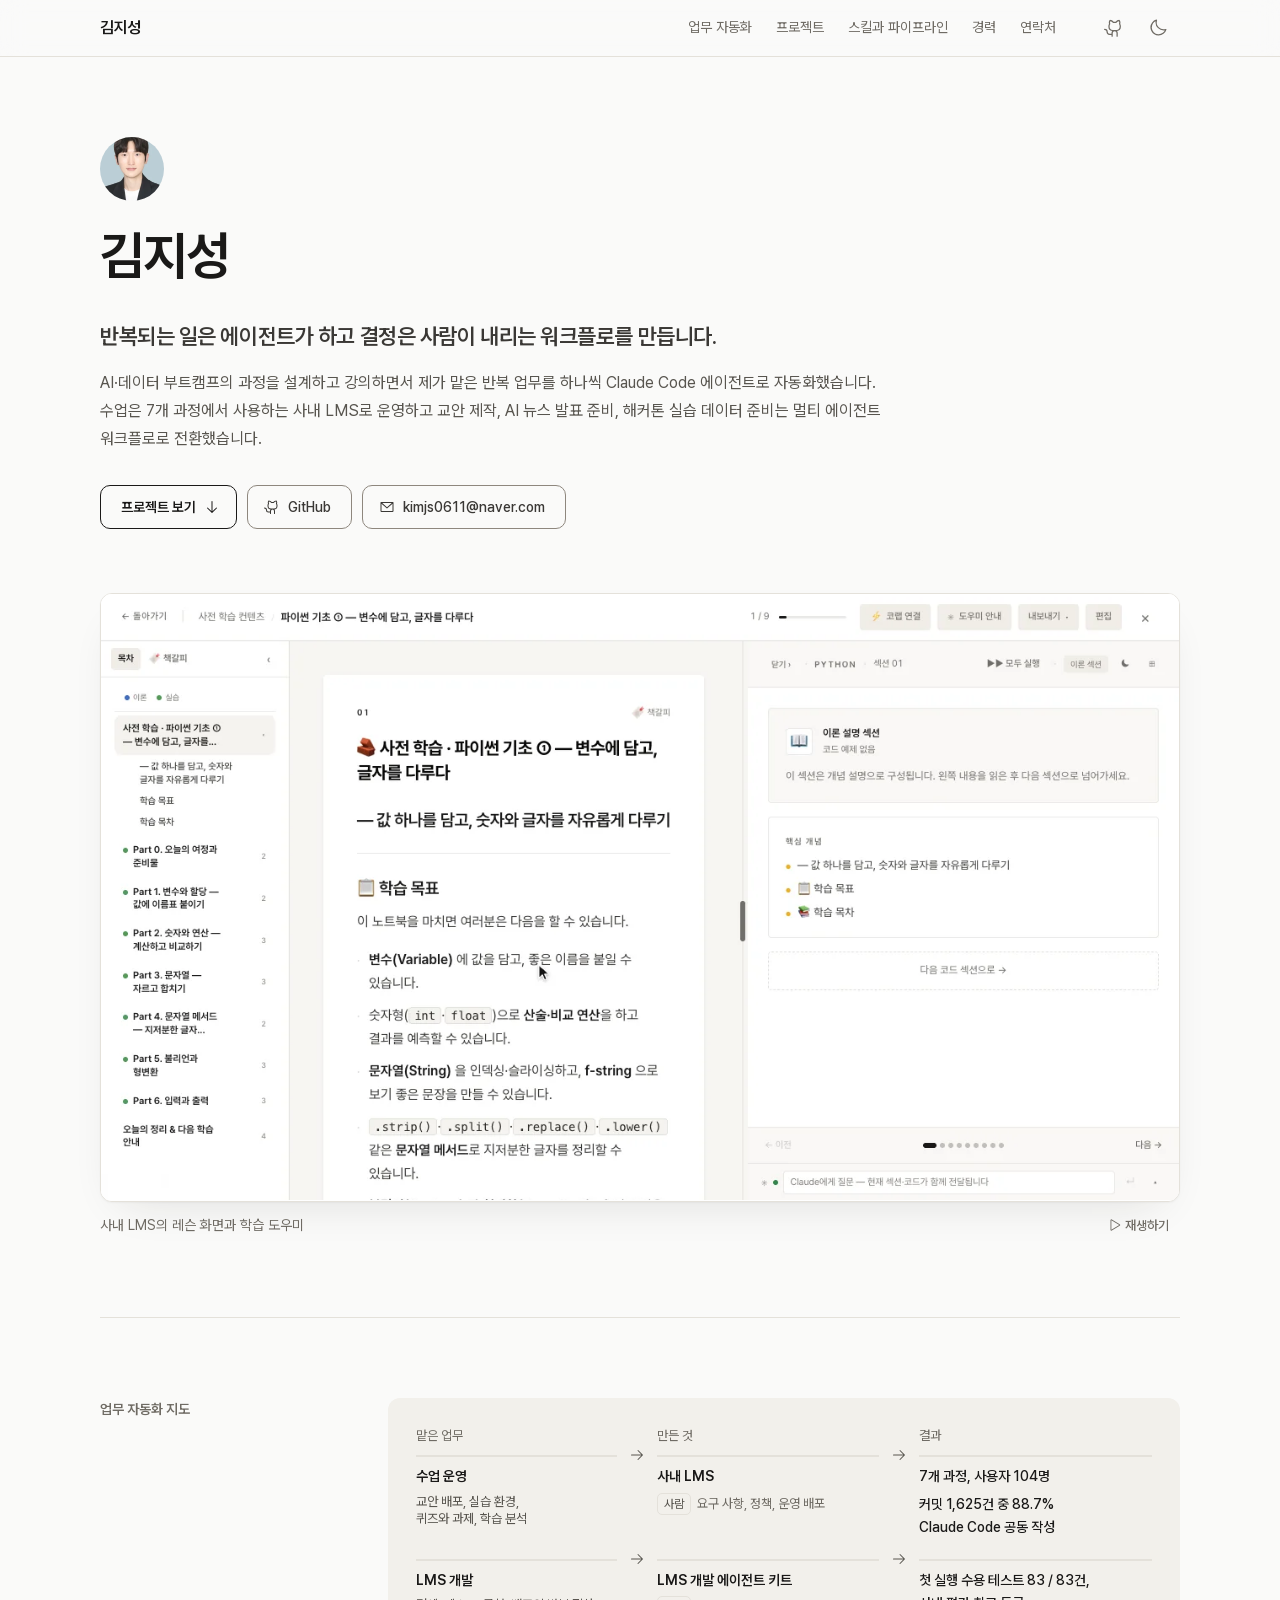
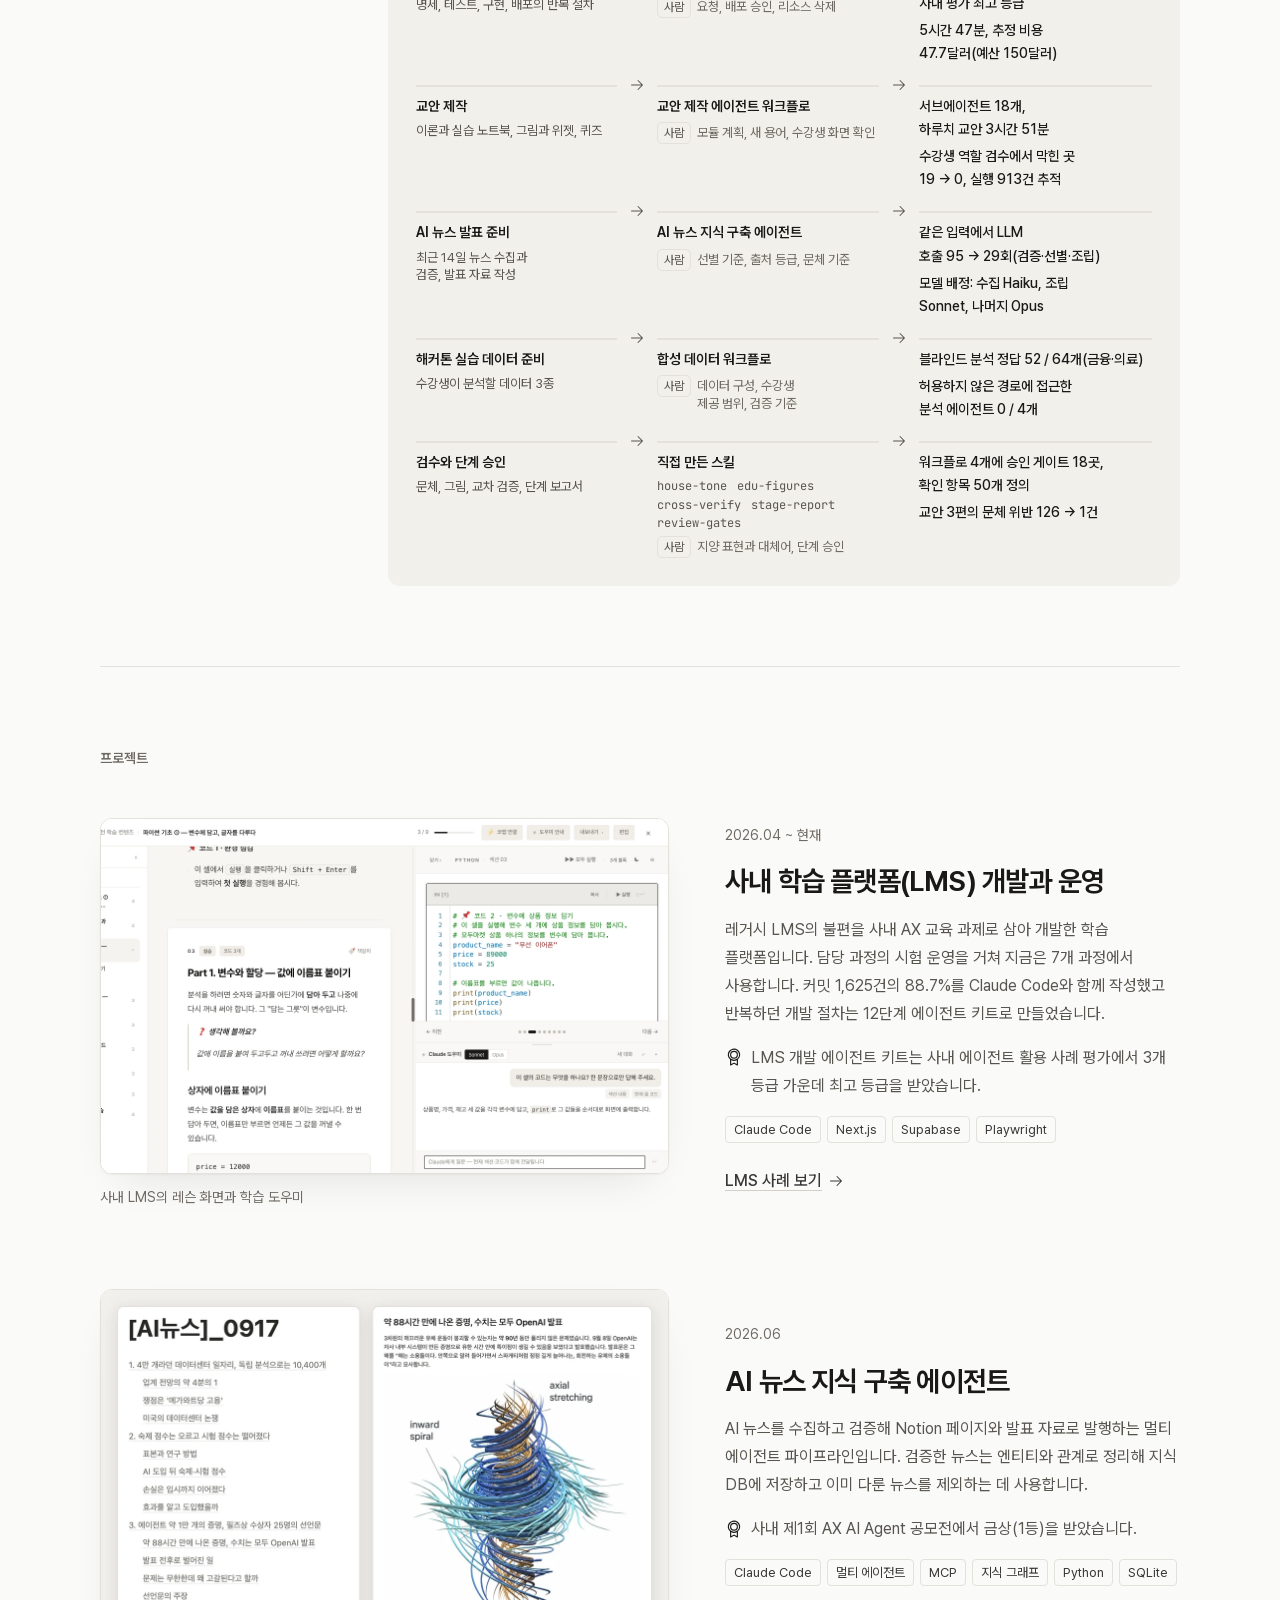
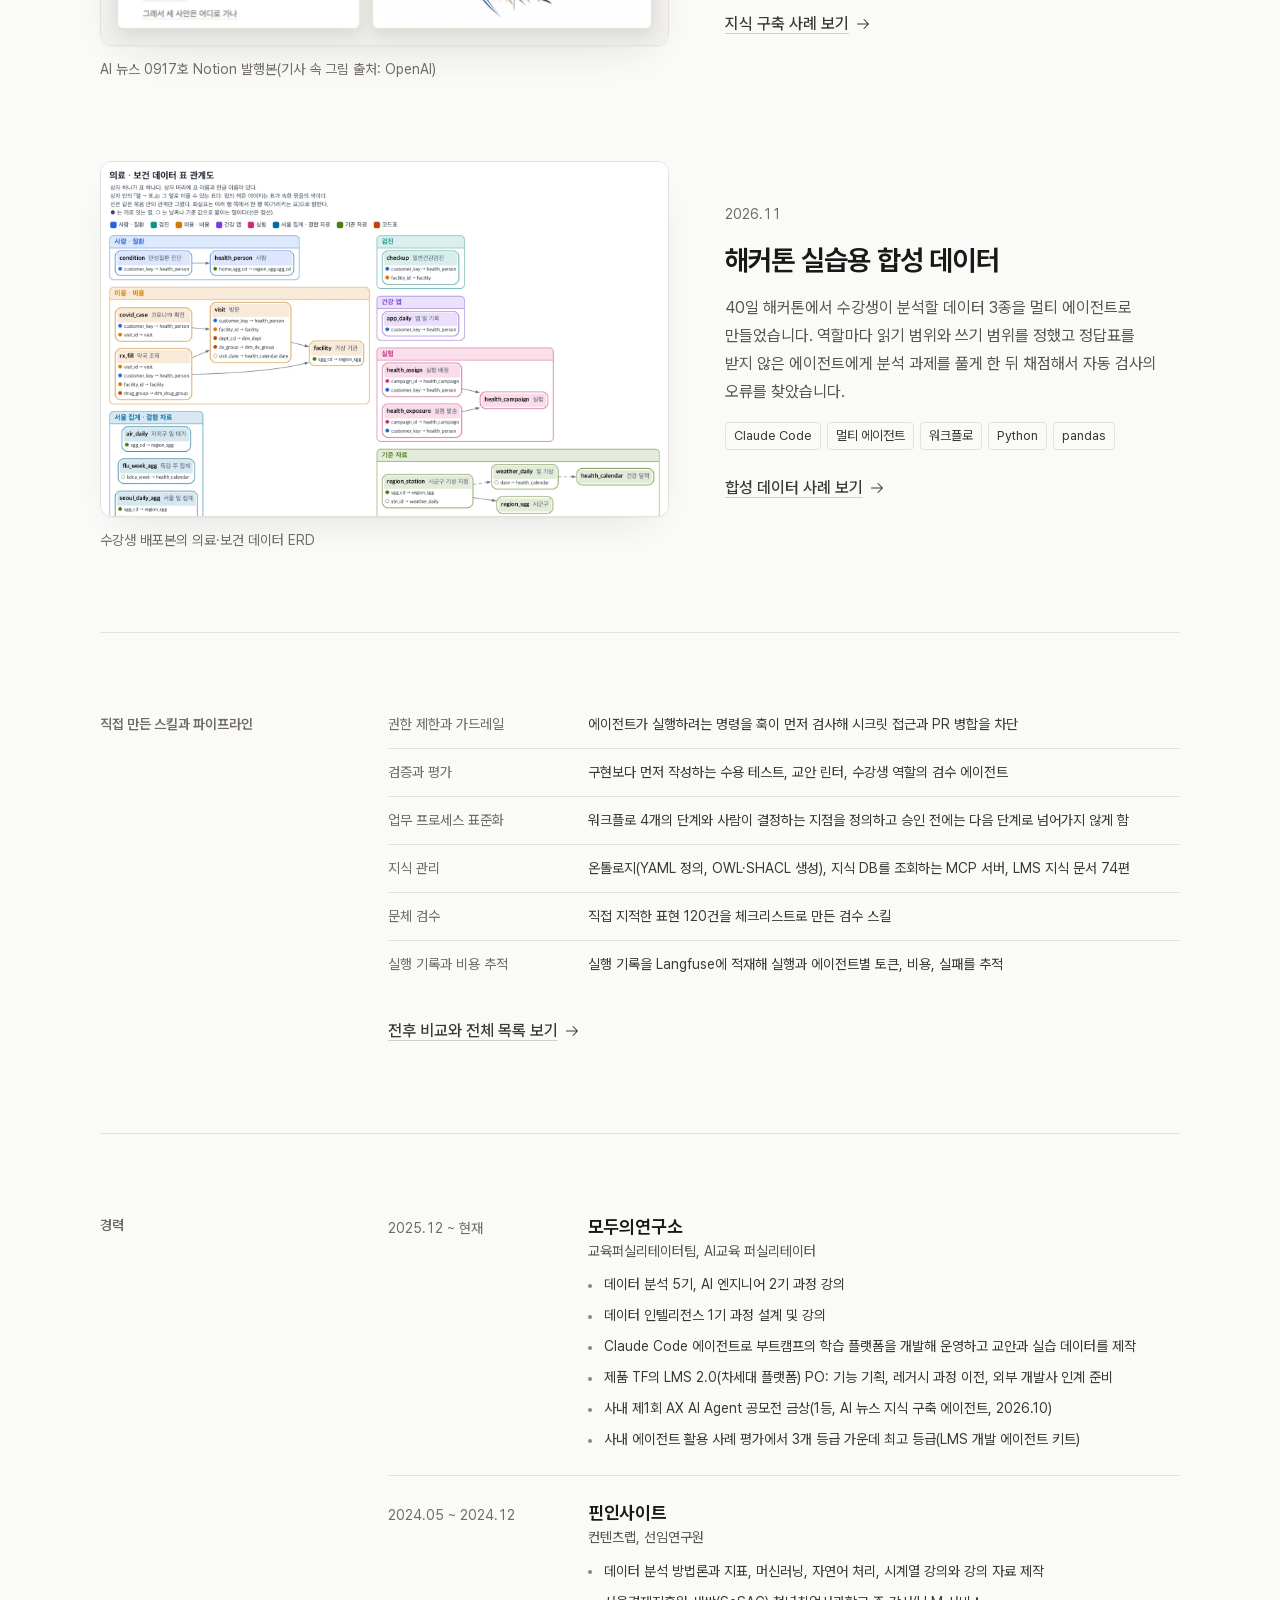
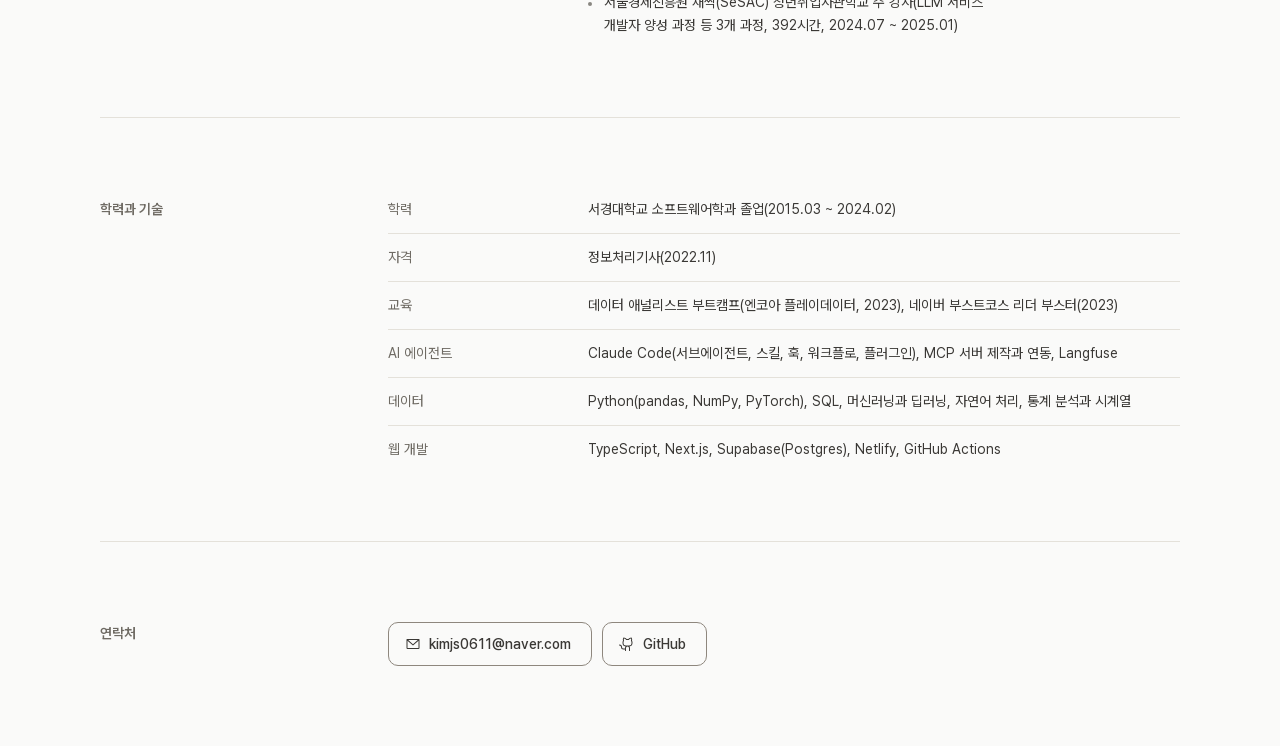
==== commit 3aa83efd: "Update site Co-Authored-By: Claude Fable 5.2 <noreply@anthropic.com>" ====
--- a/index.html
+++ b/index.html
@@ -47,10 +47,10 @@
         }
       } catch (e) {}
     </script>
-    <script type="module" src="./assets/index-CwUhfgFk.js"></script>
+    <script type="module" src="./assets/index-oHuDnUxG.js"></script>
     <link rel="stylesheet" href="./assets/index-7iq1UH_H.css">
   </head>
   <body>
-    <div id="root" data-page="home"><link rel="preload" as="image" href="./media/profile.webp"/><link rel="preload" as="image" href="./media/lms-demo.webp"/><a href="#main" class="sr-only focus:not-sr-only focus:fixed focus:top-2 focus:left-2 focus:z-50 focus:rounded-md focus:bg-background focus:px-3 focus:py-2">본문으로 건너뛰기</a><header data-print="hide" class="sticky top-[env(safe-area-inset-top,0px)] z-40 border-b border-border bg-background/85 backdrop-blur-md"><div class="page flex h-14 items-center gap-6"><a href="#top" class="rounded-sm font-semibold tracking-tight text-foreground">김지성</a><nav aria-label="주요 구역" class="ml-auto hidden md:block"><ul class="flex items-center"><li><a href="#automation" class="flex h-11 items-center rounded-md px-3 type-small text-meta transition-colors hover:text-foreground">업무 자동화</a></li><li><a href="#projects" class="flex h-11 items-center rounded-md px-3 type-small text-meta transition-colors hover:text-foreground">프로젝트</a></li><li><a href="#tools" class="flex h-11 items-center rounded-md px-3 type-small text-meta transition-colors hover:text-foreground">스킬과 파이프라인</a></li><li><a href="#career" class="flex h-11 items-center rounded-md px-3 type-small text-meta transition-colors hover:text-foreground">경력</a></li><li><a href="#contact" class="flex h-11 items-center rounded-md px-3 type-small text-meta transition-colors hover:text-foreground">연락처</a></li></ul></nav><div class="ml-auto flex items-center md:ml-0"><a href="https://github.com/studio-js" target="_blank" rel="noreferrer" aria-label="GitHub 프로필⁠(새 창)" class="flex size-11 items-center justify-center rounded-md text-meta transition-colors hover:text-foreground"><svg xmlns="http://www.w3.org/2000/svg" width="1em" height="1em" fill="currentColor" viewBox="0 0 256 256" aria-hidden="true" class="size-5"><path d="M208.31,75.68A59.78,59.78,0,0,0,202.93,28,8,8,0,0,0,196,24a59.75,59.75,0,0,0-48,24H124A59.75,59.75,0,0,0,76,24a8,8,0,0,0-6.93,4,59.78,59.78,0,0,0-5.38,47.68A58.14,58.14,0,0,0,56,104v8a56.06,56.06,0,0,0,48.44,55.47A39.8,39.8,0,0,0,96,192v8H72a24,24,0,0,1-24-24A40,40,0,0,0,8,136a8,8,0,0,0,0,16,24,24,0,0,1,24,24,40,40,0,0,0,40,40H96v16a8,8,0,0,0,16,0V192a24,24,0,0,1,48,0v40a8,8,0,0,0,16,0V192a39.8,39.8,0,0,0-8.44-24.53A56.06,56.06,0,0,0,216,112v-8A58.14,58.14,0,0,0,208.31,75.68ZM200,112a40,40,0,0,1-40,40H112a40,40,0,0,1-40-40v-8a41.74,41.74,0,0,1,6.9-22.48A8,8,0,0,0,80,73.83a43.81,43.81,0,0,1,.79-33.58,43.88,43.88,0,0,1,32.32,20.06A8,8,0,0,0,119.82,64h32.35a8,8,0,0,0,6.74-3.69,43.87,43.87,0,0,1,32.32-20.06A43.81,43.81,0,0,1,192,73.83a8.09,8.09,0,0,0,1,7.65A41.72,41.72,0,0,1,200,104Z"></path></svg></a><button type="button" tabindex="0" data-slot="button" aria-label="어두운 화면으로 바꾸기" class="group/button inline-flex shrink-0 items-center justify-center rounded-lg border border-transparent bg-clip-padding text-sm font-medium whitespace-nowrap transition-[color,background-color,border-color,box-shadow,translate] outline-none select-none focus-visible:border-ring focus-visible:ring-3 focus-visible:ring-ring/50 active:not-aria-[haspopup]:translate-y-px disabled:pointer-events-none disabled:opacity-50 aria-invalid:border-destructive aria-invalid:ring-3 aria-invalid:ring-destructive/20 dark:aria-invalid:border-destructive/50 dark:aria-invalid:ring-destructive/40 [&amp;_svg]:pointer-events-none [&amp;_svg]:shrink-0 aria-expanded:bg-muted aria-expanded:text-foreground size-11 [&amp;_svg:not([class*=&#x27;size-&#x27;])]:size-5 text-meta hover:bg-transparent hover:text-foreground dark:hover:bg-transparent"><svg xmlns="http://www.w3.org/2000/svg" width="1em" height="1em" fill="currentColor" viewBox="0 0 256 256" aria-hidden="true"><path d="M233.54,142.23a8,8,0,0,0-8-2,88.08,88.08,0,0,1-109.8-109.8,8,8,0,0,0-10-10,104.84,104.84,0,0,0-52.91,37A104,104,0,0,0,136,224a103.09,103.09,0,0,0,62.52-20.88,104.84,104.84,0,0,0,37-52.91A8,8,0,0,0,233.54,142.23ZM188.9,190.34A88,88,0,0,1,65.66,67.11a89,89,0,0,1,31.4-26A106,106,0,0,0,96,56,104.11,104.11,0,0,0,200,160a106,106,0,0,0,14.92-1.06A89,89,0,0,1,188.9,190.34Z"></path></svg></button></div></div></header><main id="main"><section id="top" class="page pt-12 pb-16 sm:pt-16 lg:pt-20 lg:pb-20"><img src="./media/profile.webp" alt="" width="256" height="255" class="size-16 rounded-full object-cover dark:brightness-90"/><h1 class="mt-6 type-display">김지성</h1><p class="balance mt-8 max-w-[42rem] type-intro">반복되는 일은 에이전트가 하고 결정은 사람이 내리는 워크플로를 만듭니다.</p><p class="mt-4 max-w-[52rem] text-muted-foreground">AI⁠·⁠데이터 부트캠프의 과정을 설계하고 강의하면서 제가 맡은 반복 업무를 하나씩 Claude Code 에이전트로 자동화했습니다. 수업은 7개<!-- --> <!-- -->과정에서 사용하는 사내 LMS로 운영하고 교안 제작, AI 뉴스 발표 준비, 해커톤 실습 데이터 준비는 멀티 에이전트 워크플로로 전환했습니다.</p><div class="mt-8 flex flex-wrap items-center gap-2.5"><a data-slot="button" class="group/button inline-flex shrink-0 items-center justify-center rounded-lg border bg-clip-padding whitespace-nowrap transition-[color,background-color,border-color,box-shadow,translate] outline-none select-none focus-visible:border-ring focus-visible:ring-3 focus-visible:ring-ring/50 active:not-aria-[haspopup]:translate-y-px disabled:pointer-events-none disabled:opacity-50 aria-invalid:border-destructive aria-invalid:ring-3 aria-invalid:ring-destructive/20 dark:aria-invalid:border-destructive/50 dark:aria-invalid:ring-destructive/40 [&amp;_svg]:pointer-events-none [&amp;_svg]:shrink-0 [&amp;_svg:not([class*=&#x27;size-&#x27;])]:size-4 border-foreground bg-background font-semibold text-foreground hover:bg-accent h-11 gap-2 px-5 text-sm has-data-[icon=inline-end]:pr-4 has-data-[icon=inline-start]:pl-4" href="#projects">프로젝트 보기<svg xmlns="http://www.w3.org/2000/svg" width="1em" height="1em" fill="currentColor" viewBox="0 0 256 256" data-icon="inline-end" aria-hidden="true"><path d="M205.66,149.66l-72,72a8,8,0,0,1-11.32,0l-72-72a8,8,0,0,1,11.32-11.32L120,196.69V40a8,8,0,0,1,16,0V196.69l58.34-58.35a8,8,0,0,1,11.32,11.32Z"></path></svg></a><a data-slot="button" class="group/button inline-flex shrink-0 items-center justify-center rounded-lg border bg-clip-padding font-medium whitespace-nowrap transition-[color,background-color,border-color,box-shadow,translate] outline-none select-none focus-visible:border-ring focus-visible:ring-3 focus-visible:ring-ring/50 active:not-aria-[haspopup]:translate-y-px disabled:pointer-events-none disabled:opacity-50 aria-invalid:border-destructive aria-invalid:ring-3 aria-invalid:ring-destructive/20 dark:aria-invalid:border-destructive/50 dark:aria-invalid:ring-destructive/40 [&amp;_svg]:pointer-events-none [&amp;_svg]:shrink-0 [&amp;_svg:not([class*=&#x27;size-&#x27;])]:size-4 border-control bg-background text-secondary-foreground hover:border-control-hover hover:bg-accent aria-expanded:bg-accent h-11 gap-2 px-5 text-sm has-data-[icon=inline-end]:pr-4 has-data-[icon=inline-start]:pl-4" href="https://github.com/studio-js" target="_blank" rel="noreferrer"><svg xmlns="http://www.w3.org/2000/svg" width="1em" height="1em" fill="currentColor" viewBox="0 0 256 256" data-icon="inline-start" aria-hidden="true"><path d="M208.31,75.68A59.78,59.78,0,0,0,202.93,28,8,8,0,0,0,196,24a59.75,59.75,0,0,0-48,24H124A59.75,59.75,0,0,0,76,24a8,8,0,0,0-6.93,4,59.78,59.78,0,0,0-5.38,47.68A58.14,58.14,0,0,0,56,104v8a56.06,56.06,0,0,0,48.44,55.47A39.8,39.8,0,0,0,96,192v8H72a24,24,0,0,1-24-24A40,40,0,0,0,8,136a8,8,0,0,0,0,16,24,24,0,0,1,24,24,40,40,0,0,0,40,40H96v16a8,8,0,0,0,16,0V192a24,24,0,0,1,48,0v40a8,8,0,0,0,16,0V192a39.8,39.8,0,0,0-8.44-24.53A56.06,56.06,0,0,0,216,112v-8A58.14,58.14,0,0,0,208.31,75.68ZM200,112a40,40,0,0,1-40,40H112a40,40,0,0,1-40-40v-8a41.74,41.74,0,0,1,6.9-22.48A8,8,0,0,0,80,73.83a43.81,43.81,0,0,1,.79-33.58,43.88,43.88,0,0,1,32.32,20.06A8,8,0,0,0,119.82,64h32.35a8,8,0,0,0,6.74-3.69,43.87,43.87,0,0,1,32.32-20.06A43.81,43.81,0,0,1,192,73.83a8.09,8.09,0,0,0,1,7.65A41.72,41.72,0,0,1,200,104Z"></path></svg>GitHub<span class="sr-only">(새 창)</span></a><button type="button" tabindex="0" data-slot="button" data-print="hide" title="누르면 메일 주소를 복사합니다" class="group/button inline-flex shrink-0 items-center justify-center rounded-lg border bg-clip-padding font-medium whitespace-nowrap transition-[color,background-color,border-color,box-shadow,translate] outline-none focus-visible:border-ring focus-visible:ring-3 focus-visible:ring-ring/50 active:not-aria-[haspopup]:translate-y-px disabled:pointer-events-none disabled:opacity-50 aria-invalid:border-destructive aria-invalid:ring-3 aria-invalid:ring-destructive/20 dark:aria-invalid:border-destructive/50 dark:aria-invalid:ring-destructive/40 [&amp;_svg]:pointer-events-none [&amp;_svg]:shrink-0 [&amp;_svg:not([class*=&#x27;size-&#x27;])]:size-4 border-control bg-background text-secondary-foreground hover:border-control-hover hover:bg-accent aria-expanded:bg-accent h-11 gap-2 px-5 text-sm has-data-[icon=inline-end]:pr-4 has-data-[icon=inline-start]:pl-4 select-text"><svg xmlns="http://www.w3.org/2000/svg" width="1em" height="1em" fill="currentColor" viewBox="0 0 256 256" data-icon="inline-start" aria-hidden="true"><path d="M224,48H32a8,8,0,0,0-8,8V192a16,16,0,0,0,16,16H216a16,16,0,0,0,16-16V56A8,8,0,0,0,224,48ZM203.43,64,128,133.15,52.57,64ZM216,192H40V74.19l82.59,75.71a8,8,0,0,0,10.82,0L216,74.19V192Z"></path></svg><span>kimjs0611@naver.com</span><span class="sr-only">, 누르면 주소를 복사합니다</span><span aria-live="polite" class="sr-only"></span></button></div><figure data-avoid-break="true" class="flex flex-col gap-3 mt-12 lg:mt-16"><div class="frame"><video data-print="hide" src="./media/lms-demo.mp4" poster="./media/lms-demo.webp" width="1280" height="720" muted="" loop="" playsInline="" preload="metadata" aria-label="사내 LMS의 레슨 화면. 목차에서 구역을 고르면 교안이 그 구역으로 스크롤되고 오른쪽에 코드 셀이 나옵니다. 화면 아래의 학습 도우미를 열어 코드가 하는 일을 물으면 한 문장으로 된 답이 옵니다." class="block h-auto w-full cursor-pointer bg-white dark:brightness-90"></video><img data-print="only" src="./media/lms-demo.webp" alt="사내 LMS의 레슨 화면. 목차에서 구역을 고르면 교안이 그 구역으로 스크롤되고 오른쪽에 코드 셀이 나옵니다. 화면 아래의 학습 도우미를 열어 코드가 하는 일을 물으면 한 문장으로 된 답이 옵니다." width="1280" height="720" class="h-auto w-full bg-white"/></div><figcaption class="flex items-center justify-between gap-4 type-small text-meta"><span>사내 LMS의 레슨 화면과 학습 도우미</span><button type="button" tabindex="0" data-slot="button" data-print="hide" aria-label="영상 재생하기" class="group/button inline-flex items-center justify-center border border-transparent bg-clip-padding font-medium whitespace-nowrap transition-[color,background-color,border-color,box-shadow,translate] outline-none select-none focus-visible:border-ring focus-visible:ring-3 focus-visible:ring-ring/50 active:not-aria-[haspopup]:translate-y-px disabled:pointer-events-none disabled:opacity-50 aria-invalid:border-destructive aria-invalid:ring-3 aria-invalid:ring-destructive/20 dark:aria-invalid:border-destructive/50 dark:aria-invalid:ring-destructive/40 [&amp;_svg]:pointer-events-none [&amp;_svg]:shrink-0 hover:bg-muted hover:text-foreground aria-expanded:bg-muted aria-expanded:text-foreground dark:hover:bg-muted/50 h-7 gap-1 rounded-[min(var(--radius-md),12px)] px-2.5 text-[0.8125rem] in-data-[slot=button-group]:rounded-lg has-data-[icon=inline-end]:pr-1.5 has-data-[icon=inline-start]:pl-1.5 [&amp;_svg:not([class*=&#x27;size-&#x27;])]:size-3.5 -my-1 shrink-0 text-meta"><svg xmlns="http://www.w3.org/2000/svg" width="1em" height="1em" fill="currentColor" viewBox="0 0 256 256" data-icon="inline-start" aria-hidden="true"><path d="M232.4,114.49,88.32,26.35a16,16,0,0,0-16.2-.3A15.86,15.86,0,0,0,64,39.87V216.13A15.94,15.94,0,0,0,80,232a16.07,16.07,0,0,0,8.36-2.35L232.4,141.51a15.81,15.81,0,0,0,0-27ZM80,215.94V40l143.83,88Z"></path></svg>재생하기</button></figcaption></figure></section><section id="automation" class="page scroll-mt-28"><div class="grid gap-x-12 gap-y-7 border-t border-border py-14 lg:grid-cols-[15rem_minmax(0,1fr)] lg:py-20 [nav+section&gt;&amp;]:border-t-0"><div class="flex flex-col gap-2 lg:sticky lg:top-32 lg:self-start"><h2 class="type-small font-semibold text-meta">업무 자동화 지도</h2></div><div class="flex min-w-0 flex-col gap-8"><figure data-avoid-break="true" class="flex flex-col gap-3"><div class="flex flex-col gap-5 rounded-2xl bg-muted p-5 sm:p-7"><div role="group" aria-label="맡은 업무, 만든 것, 결과" class="flex flex-col gap-2.5"><div aria-hidden="true" class="hidden type-label font-normal text-meta sm:grid sm:grid-cols-[minmax(0,0.95fr)_1rem_minmax(0,1.05fr)_1rem_minmax(0,1.1fr)] sm:gap-x-3"><span>맡은 업무</span><span></span><span>만든 것</span><span></span><span>결과</span></div><ol class="flex flex-col gap-5"><li class="grid gap-y-1.5 type-small sm:grid-cols-[minmax(0,0.95fr)_1rem_minmax(0,1.05fr)_1rem_minmax(0,1.1fr)] sm:gap-x-3"><div class="flex min-w-0 flex-col gap-1 border-l-2 pl-3 sm:border-t-2 sm:border-l-0 sm:pt-2 sm:pl-0 border-border"><span class="font-semibold text-foreground"><span class="sr-only">맡은 업무: </span>수업 운영</span><span class="text-[0.8125rem] leading-snug text-muted-foreground">교안 배포, 실습 환경, 퀴즈와 과제, 학습 분석</span></div><span aria-hidden="true" class="hidden justify-center sm:flex"><svg xmlns="http://www.w3.org/2000/svg" width="1em" height="1em" fill="currentColor" viewBox="0 0 256 256" class="size-4 -translate-y-1/2 text-muted-foreground"><path d="M221.66,133.66l-72,72a8,8,0,0,1-11.32-11.32L196.69,136H40a8,8,0,0,1,0-16H196.69L138.34,61.66a8,8,0,0,1,11.32-11.32l72,72A8,8,0,0,1,221.66,133.66Z"></path></svg></span><div class="flex min-w-0 flex-col gap-1 border-l-2 pl-3 sm:border-t-2 sm:border-l-0 sm:pt-2 sm:pl-0 border-border"><span class="font-semibold text-foreground"><span class="sr-only">만든 것: </span>사내 LMS</span><span class="text-[0.8125rem] leading-snug flex items-baseline gap-1.5 text-meta"><span class="rounded-[5px] border border-border px-1.5 text-xs leading-5 whitespace-nowrap text-muted-foreground">사람</span><span class="sr-only">이 정하는 것: </span><span>요구 사항, 정책, 운영 배포</span></span></div><span aria-hidden="true" class="hidden justify-center sm:flex"><svg xmlns="http://www.w3.org/2000/svg" width="1em" height="1em" fill="currentColor" viewBox="0 0 256 256" class="size-4 -translate-y-1/2 text-muted-foreground"><path d="M221.66,133.66l-72,72a8,8,0,0,1-11.32-11.32L196.69,136H40a8,8,0,0,1,0-16H196.69L138.34,61.66a8,8,0,0,1,11.32-11.32l72,72A8,8,0,0,1,221.66,133.66Z"></path></svg></span><div class="flex min-w-0 flex-col gap-1 border-l-2 pl-3 sm:border-t-2 sm:border-l-0 sm:pt-2 sm:pl-0 border-border"><span class="sr-only">결과: </span><span class="font-medium text-foreground">7개 과정, 사용자 104명</span><span class="font-medium text-foreground">커밋 1,625건 중 88.7% Claude Code 공동 작성</span></div></li><li class="grid gap-y-1.5 type-small sm:grid-cols-[minmax(0,0.95fr)_1rem_minmax(0,1.05fr)_1rem_minmax(0,1.1fr)] sm:gap-x-3"><div class="flex min-w-0 flex-col gap-1 border-l-2 pl-3 sm:border-t-2 sm:border-l-0 sm:pt-2 sm:pl-0 border-border"><span class="font-semibold text-foreground"><span class="sr-only">맡은 업무: </span>LMS 개발</span><span class="text-[0.8125rem] leading-snug text-muted-foreground">명세, 테스트, 구현, 배포의 반복 절차</span></div><span aria-hidden="true" class="hidden justify-center sm:flex"><svg xmlns="http://www.w3.org/2000/svg" width="1em" height="1em" fill="currentColor" viewBox="0 0 256 256" class="size-4 -translate-y-1/2 text-muted-foreground"><path d="M221.66,133.66l-72,72a8,8,0,0,1-11.32-11.32L196.69,136H40a8,8,0,0,1,0-16H196.69L138.34,61.66a8,8,0,0,1,11.32-11.32l72,72A8,8,0,0,1,221.66,133.66Z"></path></svg></span><div class="flex min-w-0 flex-col gap-1 border-l-2 pl-3 sm:border-t-2 sm:border-l-0 sm:pt-2 sm:pl-0 border-border"><span class="font-semibold text-foreground"><span class="sr-only">만든 것: </span>LMS 개발 에이전트 키트</span><span class="text-[0.8125rem] leading-snug flex items-baseline gap-1.5 text-meta"><span class="rounded-[5px] border border-border px-1.5 text-xs leading-5 whitespace-nowrap text-muted-foreground">사람</span><span class="sr-only">이 정하는 것: </span><span>요청, 배포 승인, 리소스 삭제</span></span></div><span aria-hidden="true" class="hidden justify-center sm:flex"><svg xmlns="http://www.w3.org/2000/svg" width="1em" height="1em" fill="currentColor" viewBox="0 0 256 256" class="size-4 -translate-y-1/2 text-muted-foreground"><path d="M221.66,133.66l-72,72a8,8,0,0,1-11.32-11.32L196.69,136H40a8,8,0,0,1,0-16H196.69L138.34,61.66a8,8,0,0,1,11.32-11.32l72,72A8,8,0,0,1,221.66,133.66Z"></path></svg></span><div class="flex min-w-0 flex-col gap-1 border-l-2 pl-3 sm:border-t-2 sm:border-l-0 sm:pt-2 sm:pl-0 border-border"><span class="sr-only">결과: </span><span class="font-medium text-foreground">첫 실행 수용 테스트 83 / 83건, 사내 평가 최고 등급</span><span class="font-medium text-foreground">5시간 47분, 추정 비용 47.7달러⁠(예산 150달러)</span></div></li><li class="grid gap-y-1.5 type-small sm:grid-cols-[minmax(0,0.95fr)_1rem_minmax(0,1.05fr)_1rem_minmax(0,1.1fr)] sm:gap-x-3"><div class="flex min-w-0 flex-col gap-1 border-l-2 pl-3 sm:border-t-2 sm:border-l-0 sm:pt-2 sm:pl-0 border-border"><span class="font-semibold text-foreground"><span class="sr-only">맡은 업무: </span>교안 제작</span><span class="text-[0.8125rem] leading-snug text-muted-foreground">이론과 실습 노트북, 그림과 위젯, 퀴즈</span></div><span aria-hidden="true" class="hidden justify-center sm:flex"><svg xmlns="http://www.w3.org/2000/svg" width="1em" height="1em" fill="currentColor" viewBox="0 0 256 256" class="size-4 -translate-y-1/2 text-muted-foreground"><path d="M221.66,133.66l-72,72a8,8,0,0,1-11.32-11.32L196.69,136H40a8,8,0,0,1,0-16H196.69L138.34,61.66a8,8,0,0,1,11.32-11.32l72,72A8,8,0,0,1,221.66,133.66Z"></path></svg></span><div class="flex min-w-0 flex-col gap-1 border-l-2 pl-3 sm:border-t-2 sm:border-l-0 sm:pt-2 sm:pl-0 border-border"><span class="font-semibold text-foreground"><span class="sr-only">만든 것: </span>교안 제작 에이전트 워크플로</span><span class="text-[0.8125rem] leading-snug flex items-baseline gap-1.5 text-meta"><span class="rounded-[5px] border border-border px-1.5 text-xs leading-5 whitespace-nowrap text-muted-foreground">사람</span><span class="sr-only">이 정하는 것: </span><span>모듈 계획, 새 용어, 수강생 화면 확인</span></span></div><span aria-hidden="true" class="hidden justify-center sm:flex"><svg xmlns="http://www.w3.org/2000/svg" width="1em" height="1em" fill="currentColor" viewBox="0 0 256 256" class="size-4 -translate-y-1/2 text-muted-foreground"><path d="M221.66,133.66l-72,72a8,8,0,0,1-11.32-11.32L196.69,136H40a8,8,0,0,1,0-16H196.69L138.34,61.66a8,8,0,0,1,11.32-11.32l72,72A8,8,0,0,1,221.66,133.66Z"></path></svg></span><div class="flex min-w-0 flex-col gap-1 border-l-2 pl-3 sm:border-t-2 sm:border-l-0 sm:pt-2 sm:pl-0 border-border"><span class="sr-only">결과: </span><span class="font-medium text-foreground">서브에이전트 18개, 하루치 교안 3시간 51분</span><span class="font-medium text-foreground">수강생 역할 검수에서 막힌 곳 19 → 0, 실행 913건 추적</span></div></li><li class="grid gap-y-1.5 type-small sm:grid-cols-[minmax(0,0.95fr)_1rem_minmax(0,1.05fr)_1rem_minmax(0,1.1fr)] sm:gap-x-3"><div class="flex min-w-0 flex-col gap-1 border-l-2 pl-3 sm:border-t-2 sm:border-l-0 sm:pt-2 sm:pl-0 border-border"><span class="font-semibold text-foreground"><span class="sr-only">맡은 업무: </span>AI 뉴스 발표 준비</span><span class="text-[0.8125rem] leading-snug text-muted-foreground">최근 14일 뉴스 수집과 검증, 발표 자료 작성</span></div><span aria-hidden="true" class="hidden justify-center sm:flex"><svg xmlns="http://www.w3.org/2000/svg" width="1em" height="1em" fill="currentColor" viewBox="0 0 256 256" class="size-4 -translate-y-1/2 text-muted-foreground"><path d="M221.66,133.66l-72,72a8,8,0,0,1-11.32-11.32L196.69,136H40a8,8,0,0,1,0-16H196.69L138.34,61.66a8,8,0,0,1,11.32-11.32l72,72A8,8,0,0,1,221.66,133.66Z"></path></svg></span><div class="flex min-w-0 flex-col gap-1 border-l-2 pl-3 sm:border-t-2 sm:border-l-0 sm:pt-2 sm:pl-0 border-border"><span class="font-semibold text-foreground"><span class="sr-only">만든 것: </span>AI 뉴스 지식 구축 에이전트</span><span class="text-[0.8125rem] leading-snug flex items-baseline gap-1.5 text-meta"><span class="rounded-[5px] border border-border px-1.5 text-xs leading-5 whitespace-nowrap text-muted-foreground">사람</span><span class="sr-only">이 정하는 것: </span><span>선별 기준, 출처 등급, 문체 기준</span></span></div><span aria-hidden="true" class="hidden justify-center sm:flex"><svg xmlns="http://www.w3.org/2000/svg" width="1em" height="1em" fill="currentColor" viewBox="0 0 256 256" class="size-4 -translate-y-1/2 text-muted-foreground"><path d="M221.66,133.66l-72,72a8,8,0,0,1-11.32-11.32L196.69,136H40a8,8,0,0,1,0-16H196.69L138.34,61.66a8,8,0,0,1,11.32-11.32l72,72A8,8,0,0,1,221.66,133.66Z"></path></svg></span><div class="flex min-w-0 flex-col gap-1 border-l-2 pl-3 sm:border-t-2 sm:border-l-0 sm:pt-2 sm:pl-0 border-border"><span class="sr-only">결과: </span><span class="font-medium text-foreground">같은 입력에서 LLM 호출 95 → 24회⁠(검증⁠·⁠선별⁠·⁠조립)</span><span class="font-medium text-foreground">모델 배정: 수집 Haiku, 조립 Sonnet, 나머지 Opus</span></div></li><li class="grid gap-y-1.5 type-small sm:grid-cols-[minmax(0,0.95fr)_1rem_minmax(0,1.05fr)_1rem_minmax(0,1.1fr)] sm:gap-x-3"><div class="flex min-w-0 flex-col gap-1 border-l-2 pl-3 sm:border-t-2 sm:border-l-0 sm:pt-2 sm:pl-0 border-border"><span class="font-semibold text-foreground"><span class="sr-only">맡은 업무: </span>해커톤 실습 데이터 준비</span><span class="text-[0.8125rem] leading-snug text-muted-foreground">수강생이 분석할 데이터 3종</span></div><span aria-hidden="true" class="hidden justify-center sm:flex"><svg xmlns="http://www.w3.org/2000/svg" width="1em" height="1em" fill="currentColor" viewBox="0 0 256 256" class="size-4 -translate-y-1/2 text-muted-foreground"><path d="M221.66,133.66l-72,72a8,8,0,0,1-11.32-11.32L196.69,136H40a8,8,0,0,1,0-16H196.69L138.34,61.66a8,8,0,0,1,11.32-11.32l72,72A8,8,0,0,1,221.66,133.66Z"></path></svg></span><div class="flex min-w-0 flex-col gap-1 border-l-2 pl-3 sm:border-t-2 sm:border-l-0 sm:pt-2 sm:pl-0 border-border"><span class="font-semibold text-foreground"><span class="sr-only">만든 것: </span>합성 데이터 워크플로</span><span class="text-[0.8125rem] leading-snug flex items-baseline gap-1.5 text-meta"><span class="rounded-[5px] border border-border px-1.5 text-xs leading-5 whitespace-nowrap text-muted-foreground">사람</span><span class="sr-only">이 정하는 것: </span><span>데이터 구성, 수강생 제공 범위, 검증 기준</span></span></div><span aria-hidden="true" class="hidden justify-center sm:flex"><svg xmlns="http://www.w3.org/2000/svg" width="1em" height="1em" fill="currentColor" viewBox="0 0 256 256" class="size-4 -translate-y-1/2 text-muted-foreground"><path d="M221.66,133.66l-72,72a8,8,0,0,1-11.32-11.32L196.69,136H40a8,8,0,0,1,0-16H196.69L138.34,61.66a8,8,0,0,1,11.32-11.32l72,72A8,8,0,0,1,221.66,133.66Z"></path></svg></span><div class="flex min-w-0 flex-col gap-1 border-l-2 pl-3 sm:border-t-2 sm:border-l-0 sm:pt-2 sm:pl-0 border-border"><span class="sr-only">결과: </span><span class="font-medium text-foreground">블라인드 분석 정답 52 / 64개⁠(금융⁠·⁠의료)</span><span class="font-medium text-foreground">허용하지 않은 경로에 접근한 분석 에이전트 0 / 4개</span></div></li><li class="grid gap-y-1.5 type-small sm:grid-cols-[minmax(0,0.95fr)_1rem_minmax(0,1.05fr)_1rem_minmax(0,1.1fr)] sm:gap-x-3"><div class="flex min-w-0 flex-col gap-1 border-l-2 pl-3 sm:border-t-2 sm:border-l-0 sm:pt-2 sm:pl-0 border-border"><span class="font-semibold text-foreground"><span class="sr-only">맡은 업무: </span>검수와 단계 승인</span><span class="text-[0.8125rem] leading-snug text-muted-foreground">문체, 그림, 교차 검증, 단계 보고서</span></div><span aria-hidden="true" class="hidden justify-center sm:flex"><svg xmlns="http://www.w3.org/2000/svg" width="1em" height="1em" fill="currentColor" viewBox="0 0 256 256" class="size-4 -translate-y-1/2 text-muted-foreground"><path d="M221.66,133.66l-72,72a8,8,0,0,1-11.32-11.32L196.69,136H40a8,8,0,0,1,0-16H196.69L138.34,61.66a8,8,0,0,1,11.32-11.32l72,72A8,8,0,0,1,221.66,133.66Z"></path></svg></span><div class="flex min-w-0 flex-col gap-1 border-l-2 pl-3 sm:border-t-2 sm:border-l-0 sm:pt-2 sm:pl-0 border-border"><span class="font-semibold text-foreground"><span class="sr-only">만든 것: </span>직접 만든 스킬</span><span class="flex flex-wrap gap-x-2.5 gap-y-0.5"><code class="font-mono text-[0.75rem] leading-snug text-muted-foreground">house-tone</code><code class="font-mono text-[0.75rem] leading-snug text-muted-foreground">edu-figures</code><code class="font-mono text-[0.75rem] leading-snug text-muted-foreground">cross-verify</code><code class="font-mono text-[0.75rem] leading-snug text-muted-foreground">stage-report</code><code class="font-mono text-[0.75rem] leading-snug text-muted-foreground">review-gates</code></span><span class="text-[0.8125rem] leading-snug flex items-baseline gap-1.5 text-meta"><span class="rounded-[5px] border border-border px-1.5 text-xs leading-5 whitespace-nowrap text-muted-foreground">사람</span><span class="sr-only">이 정하는 것: </span><span>지양 표현과 대체어, 단계 승인</span></span></div><span aria-hidden="true" class="hidden justify-center sm:flex"><svg xmlns="http://www.w3.org/2000/svg" width="1em" height="1em" fill="currentColor" viewBox="0 0 256 256" class="size-4 -translate-y-1/2 text-muted-foreground"><path d="M221.66,133.66l-72,72a8,8,0,0,1-11.32-11.32L196.69,136H40a8,8,0,0,1,0-16H196.69L138.34,61.66a8,8,0,0,1,11.32-11.32l72,72A8,8,0,0,1,221.66,133.66Z"></path></svg></span><div class="flex min-w-0 flex-col gap-1 border-l-2 pl-3 sm:border-t-2 sm:border-l-0 sm:pt-2 sm:pl-0 border-border"><span class="sr-only">결과: </span><span class="font-medium text-foreground">워크플로 4개에 승인 게이트 18곳, 확인 항목 50개 정의</span><span class="font-medium text-foreground">교안 3편의 문체 위반 126 → 1건</span></div></li></ol></div></div></figure></div></div></section><section id="projects" class="page scroll-mt-16"><div class="border-t border-border py-14 lg:py-20"><h2 class="type-small font-semibold text-meta">프로젝트</h2><div class="mt-10 flex flex-col gap-16 lg:mt-12 lg:gap-20"><article data-avoid-break="true" class="grid items-center gap-x-14 gap-y-7 lg:grid-cols-[minmax(0,1.25fr)_minmax(0,1fr)]"><figure data-avoid-break="true" class="flex flex-col gap-3"><button type="button" tabindex="0" data-base-ui-click-trigger="" id="base-ui-_R_7lcr_" aria-haspopup="dialog" aria-expanded="false" data-slot="dialog-trigger" aria-label="사내 LMS의 레슨 화면과 학습 도우미 크게 보기" class="block w-full cursor-zoom-in frame"><img src="./media/lms-tutor.webp" alt="사내 LMS의 레슨 화면. 오른쪽 위에 코드 셀이 있고 오른쪽 아래의 학습 도우미 창에 코드가 하는 일을 묻는 질문과 한 문장으로 된 답이 보입니다." width="1280" height="720" loading="lazy" decoding="async" class="block w-full bg-white dark:brightness-90 aspect-[16/10] object-cover object-right-top"/></button><figcaption class="type-small text-meta">사내 LMS의 레슨 화면과 학습 도우미</figcaption></figure><div class="flex flex-col gap-4"><p class="type-small text-meta tabular-nums">2026.04 ~ 현재</p><h3 class="type-title"><a href="./lms.html" class="rounded-sm hover:underline hover:underline-offset-4">사내 학습 플랫폼⁠(LMS) 개발과 운영</a></h3><p class="text-muted-foreground">레거시 LMS의 불편을 사내 AX 교육 과제로 삼아 개발한 학습 플랫폼입니다. 담당 과정의 시험 운영을 거쳐 지금은 7개 과정에서 사용합니다. 커밋 1,625건의 88.7%⁠를 Claude Code와 함께 작성했고 반복하던 개발 절차는 12단계 에이전트 키트로 만들었습니다.</p><p class="flex items-start gap-2 text-muted-foreground"><svg xmlns="http://www.w3.org/2000/svg" width="1em" height="1em" fill="currentColor" viewBox="0 0 256 256" aria-hidden="true" class="mt-[0.3rem] size-[1.125rem] shrink-0 text-brand"><path d="M216,96A88,88,0,1,0,72,163.83V240a8,8,0,0,0,11.58,7.16L128,225l44.43,22.21A8.07,8.07,0,0,0,176,248a8,8,0,0,0,8-8V163.83A87.85,87.85,0,0,0,216,96ZM56,96a72,72,0,1,1,72,72A72.08,72.08,0,0,1,56,96ZM168,227.06l-36.43-18.21a8,8,0,0,0-7.16,0L88,227.06V174.37a87.89,87.89,0,0,0,80,0ZM128,152A56,56,0,1,0,72,96,56.06,56.06,0,0,0,128,152Zm0-96A40,40,0,1,1,88,96,40,40,0,0,1,128,56Z"></path></svg><span>LMS 개발 에이전트 키트는 사내 에이전트 활용 사례 평가에서 3개 등급 가운데 최고 등급을 받았습니다.</span></p><ul aria-label="사용한 기술" class="flex flex-wrap gap-1.5"><li class="rounded-[4px] border border-border px-2 py-[0.1875rem] type-label font-normal text-secondary-foreground">Claude Code</li><li class="rounded-[4px] border border-border px-2 py-[0.1875rem] type-label font-normal text-secondary-foreground">Next.js</li><li class="rounded-[4px] border border-border px-2 py-[0.1875rem] type-label font-normal text-secondary-foreground">Supabase</li><li class="rounded-[4px] border border-border px-2 py-[0.1875rem] type-label font-normal text-secondary-foreground">Playwright</li></ul><a href="./lms.html" class="inline-flex h-11 w-fit items-center gap-1.5 font-medium"><span class="rounded-sm underline decoration-input underline-offset-4 transition-colors hover:decoration-foreground">LMS 사례 보기</span><svg xmlns="http://www.w3.org/2000/svg" width="1em" height="1em" fill="currentColor" viewBox="0 0 256 256" aria-hidden="true" class="size-4"><path d="M221.66,133.66l-72,72a8,8,0,0,1-11.32-11.32L196.69,136H40a8,8,0,0,1,0-16H196.69L138.34,61.66a8,8,0,0,1,11.32-11.32l72,72A8,8,0,0,1,221.66,133.66Z"></path></svg></a></div></article><article data-avoid-break="true" class="grid items-center gap-x-14 gap-y-7 lg:grid-cols-[minmax(0,1.25fr)_minmax(0,1fr)]"><figure data-avoid-break="true" class="flex flex-col gap-3"><button type="button" tabindex="0" data-base-ui-click-trigger="" id="base-ui-_R_7lkr_" aria-haspopup="dialog" aria-expanded="false" data-slot="dialog-trigger" aria-label="AI 뉴스 0917호 Notion 발행본 크게 보기" class="block w-full cursor-zoom-in frame"><img src="./media/news-issue-cover.webp" alt="AI 뉴스 0917호 Notion 발행본의 두 부분. 왼쪽은 호 제목 「[AI뉴스]_0917」⁠과 기사 3건의 목차이고 오른쪽은 3번 기사 「약 88시간 만에 나온 증명, 수치는 모두 OpenAI 발표」⁠의 본문과 OpenAI 발표문의 소용돌이 그림입니다." width="1140" height="712" loading="lazy" decoding="async" class="block w-full bg-white dark:brightness-90 aspect-[16/10] object-cover object-top"/></button><figcaption class="type-small text-meta">AI 뉴스 0917호 Notion 발행본⁠(기사 속 그림 출처: OpenAI)</figcaption></figure><div class="flex flex-col gap-4"><p class="type-small text-meta tabular-nums">2026.06</p><h3 class="type-title"><a href="./knowledge.html" class="rounded-sm hover:underline hover:underline-offset-4">AI 뉴스 지식 구축 에이전트</a></h3><p class="text-muted-foreground">AI 뉴스를 수집하고 검증해 Notion 페이지와 발표 자료로 발행하는 멀티 에이전트 파이프라인입니다. 검증한 뉴스는 엔티티와 관계로 정리해 지식 DB에 저장하고 이미 다룬 뉴스를 제외하는 데 사용합니다.</p><p class="flex items-start gap-2 text-muted-foreground"><svg xmlns="http://www.w3.org/2000/svg" width="1em" height="1em" fill="currentColor" viewBox="0 0 256 256" aria-hidden="true" class="mt-[0.3rem] size-[1.125rem] shrink-0 text-brand"><path d="M216,96A88,88,0,1,0,72,163.83V240a8,8,0,0,0,11.58,7.16L128,225l44.43,22.21A8.07,8.07,0,0,0,176,248a8,8,0,0,0,8-8V163.83A87.85,87.85,0,0,0,216,96ZM56,96a72,72,0,1,1,72,72A72.08,72.08,0,0,1,56,96ZM168,227.06l-36.43-18.21a8,8,0,0,0-7.16,0L88,227.06V174.37a87.89,87.89,0,0,0,80,0ZM128,152A56,56,0,1,0,72,96,56.06,56.06,0,0,0,128,152Zm0-96A40,40,0,1,1,88,96,40,40,0,0,1,128,56Z"></path></svg><span>사내 제1회 AX AI Agent 공모전에서 금상⁠(1등)⁠을 받았습니다.</span></p><ul aria-label="사용한 기술" class="flex flex-wrap gap-1.5"><li class="rounded-[4px] border border-border px-2 py-[0.1875rem] type-label font-normal text-secondary-foreground">Claude Code</li><li class="rounded-[4px] border border-border px-2 py-[0.1875rem] type-label font-normal text-secondary-foreground">멀티 에이전트</li><li class="rounded-[4px] border border-border px-2 py-[0.1875rem] type-label font-normal text-secondary-foreground">MCP</li><li class="rounded-[4px] border border-border px-2 py-[0.1875rem] type-label font-normal text-secondary-foreground">지식 그래프</li><li class="rounded-[4px] border border-border px-2 py-[0.1875rem] type-label font-normal text-secondary-foreground">Python</li><li class="rounded-[4px] border border-border px-2 py-[0.1875rem] type-label font-normal text-secondary-foreground">SQLite</li></ul><a href="./knowledge.html" class="inline-flex h-11 w-fit items-center gap-1.5 font-medium"><span class="rounded-sm underline decoration-input underline-offset-4 transition-colors hover:decoration-foreground">지식 구축 사례 보기</span><svg xmlns="http://www.w3.org/2000/svg" width="1em" height="1em" fill="currentColor" viewBox="0 0 256 256" aria-hidden="true" class="size-4"><path d="M221.66,133.66l-72,72a8,8,0,0,1-11.32-11.32L196.69,136H40a8,8,0,0,1,0-16H196.69L138.34,61.66a8,8,0,0,1,11.32-11.32l72,72A8,8,0,0,1,221.66,133.66Z"></path></svg></a></div></article><article data-avoid-break="true" class="grid items-center gap-x-14 gap-y-7 lg:grid-cols-[minmax(0,1.25fr)_minmax(0,1fr)]"><figure data-avoid-break="true" class="flex flex-col gap-3"><button type="button" tabindex="0" data-base-ui-click-trigger="" id="base-ui-_R_7lsr_" aria-haspopup="dialog" aria-expanded="false" data-slot="dialog-trigger" aria-label="수강생 배포본의 의료⁠·⁠보건 데이터 ERD 크게 보기" class="block w-full cursor-zoom-in frame"><img src="./media/data-erd-health.webp" alt="방문 표⁠(visit)⁠와 사람 표⁠(health_person)⁠를 중심으로 표 21개를 사람⁠·⁠질환, 검진, 이용⁠·⁠비용, 건강 앱, 실험, 서울 집계⁠·⁠결합 자료, 기준 자료, 코드표로 나누고 키로 이은 ERD." width="1600" height="1287" loading="lazy" decoding="async" class="block w-full bg-white dark:brightness-90 aspect-[16/10] object-cover object-top"/></button><figcaption class="type-small text-meta">수강생 배포본의 의료⁠·⁠보건 데이터 ERD</figcaption></figure><div class="flex flex-col gap-4"><p class="type-small text-meta tabular-nums">2026.11</p><h3 class="type-title"><a href="./data.html" class="rounded-sm hover:underline hover:underline-offset-4">해커톤 실습용 합성 데이터</a></h3><p class="text-muted-foreground">40일 해커톤에서 수강생이 분석할 데이터 3종을 멀티 에이전트로 만들었습니다. 역할마다 읽기 범위와 쓰기 범위를 정했고 정답표를 받지 않은 에이전트에게 분석 과제를 풀게 한 뒤 채점해서 자동 검사의 오류를 찾았습니다.</p><ul aria-label="사용한 기술" class="flex flex-wrap gap-1.5"><li class="rounded-[4px] border border-border px-2 py-[0.1875rem] type-label font-normal text-secondary-foreground">Claude Code</li><li class="rounded-[4px] border border-border px-2 py-[0.1875rem] type-label font-normal text-secondary-foreground">멀티 에이전트</li><li class="rounded-[4px] border border-border px-2 py-[0.1875rem] type-label font-normal text-secondary-foreground">워크플로</li><li class="rounded-[4px] border border-border px-2 py-[0.1875rem] type-label font-normal text-secondary-foreground">Python</li><li class="rounded-[4px] border border-border px-2 py-[0.1875rem] type-label font-normal text-secondary-foreground">pandas</li></ul><a href="./data.html" class="inline-flex h-11 w-fit items-center gap-1.5 font-medium"><span class="rounded-sm underline decoration-input underline-offset-4 transition-colors hover:decoration-foreground">합성 데이터 사례 보기</span><svg xmlns="http://www.w3.org/2000/svg" width="1em" height="1em" fill="currentColor" viewBox="0 0 256 256" aria-hidden="true" class="size-4"><path d="M221.66,133.66l-72,72a8,8,0,0,1-11.32-11.32L196.69,136H40a8,8,0,0,1,0-16H196.69L138.34,61.66a8,8,0,0,1,11.32-11.32l72,72A8,8,0,0,1,221.66,133.66Z"></path></svg></a></div></article></div></div></section><section id="tools" class="page scroll-mt-28"><div class="grid gap-x-12 gap-y-7 border-t border-border py-14 lg:grid-cols-[15rem_minmax(0,1fr)] lg:py-20 [nav+section&gt;&amp;]:border-t-0"><div class="flex flex-col gap-2 lg:sticky lg:top-32 lg:self-start"><h2 class="type-small font-semibold text-meta">직접 만든 스킬과 파이프라인</h2></div><div class="flex min-w-0 flex-col gap-8"><dl class="flex flex-col divide-y divide-border [&amp;&gt;div]:sm:grid-cols-[11rem_1fr]"><div class="grid gap-x-6 gap-y-0.5 py-3 first:pt-0 last:pb-0 sm:grid-cols-[8.5rem_1fr]"><dt class="type-small text-meta">권한 제한과 가드레일</dt><dd class="type-small">에이전트가 실행하려는 명령을 훅이 먼저 검사해 시크릿 접근과 PR 병합을 차단</dd></div><div class="grid gap-x-6 gap-y-0.5 py-3 first:pt-0 last:pb-0 sm:grid-cols-[8.5rem_1fr]"><dt class="type-small text-meta">검증과 평가</dt><dd class="type-small">구현보다 먼저 작성하는 수용 테스트, 교안 린터, 수강생 역할의 검수 에이전트</dd></div><div class="grid gap-x-6 gap-y-0.5 py-3 first:pt-0 last:pb-0 sm:grid-cols-[8.5rem_1fr]"><dt class="type-small text-meta">업무 프로세스 표준화</dt><dd class="type-small">워크플로 4개의 단계와 사람이 결정하는 지점을 정의하고 승인 전에는 다음 단계로 넘어가지 않게 함</dd></div><div class="grid gap-x-6 gap-y-0.5 py-3 first:pt-0 last:pb-0 sm:grid-cols-[8.5rem_1fr]"><dt class="type-small text-meta">지식 관리</dt><dd class="type-small">온톨로지⁠(YAML 정의, OWL⁠·⁠SHACL 생성), 지식 DB를 조회하는 MCP 서버, LMS 지식 문서 74편</dd></div><div class="grid gap-x-6 gap-y-0.5 py-3 first:pt-0 last:pb-0 sm:grid-cols-[8.5rem_1fr]"><dt class="type-small text-meta">문체 검수</dt><dd class="type-small">직접 지적한 표현 120건을 체크리스트로 만든 검수 스킬</dd></div><div class="grid gap-x-6 gap-y-0.5 py-3 first:pt-0 last:pb-0 sm:grid-cols-[8.5rem_1fr]"><dt class="type-small text-meta">실행 기록과 비용 추적</dt><dd class="type-small">실행 기록을 Langfuse에 적재해 실행과 에이전트별 토큰, 비용, 실패를 추적</dd></div></dl><a href="./tools.html" class="inline-flex h-11 w-fit items-center gap-1.5 font-medium"><span class="rounded-sm underline decoration-input underline-offset-4 transition-colors hover:decoration-foreground">전후 비교와 전체 목록 보기</span><svg xmlns="http://www.w3.org/2000/svg" width="1em" height="1em" fill="currentColor" viewBox="0 0 256 256" aria-hidden="true" class="size-4"><path d="M221.66,133.66l-72,72a8,8,0,0,1-11.32-11.32L196.69,136H40a8,8,0,0,1,0-16H196.69L138.34,61.66a8,8,0,0,1,11.32-11.32l72,72A8,8,0,0,1,221.66,133.66Z"></path></svg></a></div></div></section><section id="career" class="page scroll-mt-28"><div class="grid gap-x-12 gap-y-7 border-t border-border py-14 lg:grid-cols-[15rem_minmax(0,1fr)] lg:py-20 [nav+section&gt;&amp;]:border-t-0"><div class="flex flex-col gap-2 lg:sticky lg:top-32 lg:self-start"><h2 class="type-small font-semibold text-meta">경력</h2></div><div class="flex min-w-0 flex-col gap-8"><ol class="flex flex-col divide-y divide-border"><li data-avoid-break="true" class="grid gap-x-6 gap-y-2 py-6 first:pt-0 last:pb-0 sm:grid-cols-[11rem_1fr]"><p class="pt-[0.2rem] type-small text-meta tabular-nums">2025.12 ~ 현재</p><div class="flex flex-col gap-2.5"><div><h3 class="type-heading">모두의연구소</h3><p class="type-small text-muted-foreground">교육퍼실리테이터팀, AI교육 퍼실리테이터</p></div><ul class="flex list-none flex-col gap-2 [&amp;&gt;li]:relative [&amp;&gt;li]:pl-4 [&amp;&gt;li]:before:absolute [&amp;&gt;li]:before:top-[0.78em] [&amp;&gt;li]:before:left-0 [&amp;&gt;li]:before:size-1 [&amp;&gt;li]:before:rounded-full [&amp;&gt;li]:before:bg-muted-foreground/70 type-small"><li>데이터 분석 5기, AI 엔지니어 2기 과정 강의</li><li>데이터 인텔리전스 1기 과정 설계 및 강의</li><li>Claude Code 에이전트로 부트캠프의 학습 플랫폼을 개발해 운영하고 교안과 실습 데이터를 제작</li><li>제품 TF의 LMS 2.0(차세대 플랫폼) PO: 기능 기획, 레거시 과정 이전, 외부 개발사 인계 준비</li><li>사내 제1회 AX AI Agent 공모전 금상(1등, AI 뉴스 지식 구축 에이전트, 2026.10)</li><li>사내 에이전트 활용 사례 평가에서 3개 등급 가운데 최고 등급(LMS 개발 에이전트 키트)</li></ul></div></li><li data-avoid-break="true" class="grid gap-x-6 gap-y-2 py-6 first:pt-0 last:pb-0 sm:grid-cols-[11rem_1fr]"><p class="pt-[0.2rem] type-small text-meta tabular-nums">2024.05 ~ 2024.12</p><div class="flex flex-col gap-2.5"><div><h3 class="type-heading">핀인사이트</h3><p class="type-small text-muted-foreground">컨텐츠랩, 선임연구원</p></div><ul class="flex list-none flex-col gap-2 [&amp;&gt;li]:relative [&amp;&gt;li]:pl-4 [&amp;&gt;li]:before:absolute [&amp;&gt;li]:before:top-[0.78em] [&amp;&gt;li]:before:left-0 [&amp;&gt;li]:before:size-1 [&amp;&gt;li]:before:rounded-full [&amp;&gt;li]:before:bg-muted-foreground/70 type-small"><li>데이터 분석 방법론과 지표, 머신러닝, 자연어 처리, 시계열 강의와 강의 자료 제작</li><li>서울경제진흥원 새싹(SeSAC) 청년취업사관학교 주 강사(LLM 서비스 개발자 양성 과정 등 3개 과정, 392시간, 2024.07 ~ 2025.01)</li></ul></div></li></ol></div></div></section><section id="background" class="page scroll-mt-28"><div class="grid gap-x-12 gap-y-7 border-t border-border py-14 lg:grid-cols-[15rem_minmax(0,1fr)] lg:py-20 [nav+section&gt;&amp;]:border-t-0"><div class="flex flex-col gap-2 lg:sticky lg:top-32 lg:self-start"><h2 class="type-small font-semibold text-meta">학력과 기술</h2></div><div class="flex min-w-0 flex-col gap-8"><dl class="flex flex-col divide-y divide-border [&amp;&gt;div]:sm:grid-cols-[11rem_1fr]"><div class="grid gap-x-6 gap-y-0.5 py-3 first:pt-0 last:pb-0 sm:grid-cols-[8.5rem_1fr]"><dt class="type-small text-meta">학력</dt><dd class="type-small">서경대학교 소프트웨어학과 졸업(2015.03 ~ 2024.02)</dd></div><div class="grid gap-x-6 gap-y-0.5 py-3 first:pt-0 last:pb-0 sm:grid-cols-[8.5rem_1fr]"><dt class="type-small text-meta">자격</dt><dd class="type-small">정보처리기사(2022.11)</dd></div><div class="grid gap-x-6 gap-y-0.5 py-3 first:pt-0 last:pb-0 sm:grid-cols-[8.5rem_1fr]"><dt class="type-small text-meta">교육</dt><dd class="type-small">데이터 애널리스트 부트캠프(엔코아 플레이데이터, 2023), 네이버 부스트코스 리더 부스터(2023)</dd></div><div class="grid gap-x-6 gap-y-0.5 py-3 first:pt-0 last:pb-0 sm:grid-cols-[8.5rem_1fr]"><dt class="type-small text-meta">AI 에이전트</dt><dd class="type-small">Claude Code(서브에이전트, 스킬, 훅, 워크플로, 플러그인), MCP 서버 제작과 연동, Langfuse</dd></div><div class="grid gap-x-6 gap-y-0.5 py-3 first:pt-0 last:pb-0 sm:grid-cols-[8.5rem_1fr]"><dt class="type-small text-meta">데이터</dt><dd class="type-small">Python(pandas, NumPy, PyTorch), SQL, 머신러닝과 딥러닝, 자연어 처리, 통계 분석과 시계열</dd></div><div class="grid gap-x-6 gap-y-0.5 py-3 first:pt-0 last:pb-0 sm:grid-cols-[8.5rem_1fr]"><dt class="type-small text-meta">웹 개발</dt><dd class="type-small">TypeScript, Next.js, Supabase(Postgres), Netlify, GitHub Actions</dd></div></dl></div></div></section></main><footer><section id="contact" class="page scroll-mt-28"><div class="grid gap-x-12 gap-y-7 border-t border-border py-14 lg:grid-cols-[15rem_minmax(0,1fr)] lg:py-20 [nav+section&gt;&amp;]:border-t-0"><div class="flex flex-col gap-2 lg:sticky lg:top-32 lg:self-start"><h2 class="type-small font-semibold text-meta">연락처</h2></div><div class="flex min-w-0 flex-col gap-8"><div class="flex flex-wrap items-center gap-2.5"><button type="button" tabindex="0" data-slot="button" data-print="hide" title="누르면 메일 주소를 복사합니다" class="group/button inline-flex shrink-0 items-center justify-center rounded-lg border bg-clip-padding font-medium whitespace-nowrap transition-[color,background-color,border-color,box-shadow,translate] outline-none focus-visible:border-ring focus-visible:ring-3 focus-visible:ring-ring/50 active:not-aria-[haspopup]:translate-y-px disabled:pointer-events-none disabled:opacity-50 aria-invalid:border-destructive aria-invalid:ring-3 aria-invalid:ring-destructive/20 dark:aria-invalid:border-destructive/50 dark:aria-invalid:ring-destructive/40 [&amp;_svg]:pointer-events-none [&amp;_svg]:shrink-0 [&amp;_svg:not([class*=&#x27;size-&#x27;])]:size-4 border-control bg-background text-secondary-foreground hover:border-control-hover hover:bg-accent aria-expanded:bg-accent h-11 gap-2 px-5 text-sm has-data-[icon=inline-end]:pr-4 has-data-[icon=inline-start]:pl-4 select-text"><svg xmlns="http://www.w3.org/2000/svg" width="1em" height="1em" fill="currentColor" viewBox="0 0 256 256" data-icon="inline-start" aria-hidden="true"><path d="M224,48H32a8,8,0,0,0-8,8V192a16,16,0,0,0,16,16H216a16,16,0,0,0,16-16V56A8,8,0,0,0,224,48ZM203.43,64,128,133.15,52.57,64ZM216,192H40V74.19l82.59,75.71a8,8,0,0,0,10.82,0L216,74.19V192Z"></path></svg><span>kimjs0611@naver.com</span><span class="sr-only">, 누르면 주소를 복사합니다</span><span aria-live="polite" class="sr-only"></span></button><a data-slot="button" class="group/button inline-flex shrink-0 items-center justify-center rounded-lg border bg-clip-padding font-medium whitespace-nowrap transition-[color,background-color,border-color,box-shadow,translate] outline-none select-none focus-visible:border-ring focus-visible:ring-3 focus-visible:ring-ring/50 active:not-aria-[haspopup]:translate-y-px disabled:pointer-events-none disabled:opacity-50 aria-invalid:border-destructive aria-invalid:ring-3 aria-invalid:ring-destructive/20 dark:aria-invalid:border-destructive/50 dark:aria-invalid:ring-destructive/40 [&amp;_svg]:pointer-events-none [&amp;_svg]:shrink-0 [&amp;_svg:not([class*=&#x27;size-&#x27;])]:size-4 border-control bg-background text-secondary-foreground hover:border-control-hover hover:bg-accent aria-expanded:bg-accent h-11 gap-2 px-5 text-sm has-data-[icon=inline-end]:pr-4 has-data-[icon=inline-start]:pl-4" href="https://github.com/studio-js" target="_blank" rel="noreferrer"><svg xmlns="http://www.w3.org/2000/svg" width="1em" height="1em" fill="currentColor" viewBox="0 0 256 256" data-icon="inline-start" aria-hidden="true"><path d="M208.31,75.68A59.78,59.78,0,0,0,202.93,28,8,8,0,0,0,196,24a59.75,59.75,0,0,0-48,24H124A59.75,59.75,0,0,0,76,24a8,8,0,0,0-6.93,4,59.78,59.78,0,0,0-5.38,47.68A58.14,58.14,0,0,0,56,104v8a56.06,56.06,0,0,0,48.44,55.47A39.8,39.8,0,0,0,96,192v8H72a24,24,0,0,1-24-24A40,40,0,0,0,8,136a8,8,0,0,0,0,16,24,24,0,0,1,24,24,40,40,0,0,0,40,40H96v16a8,8,0,0,0,16,0V192a24,24,0,0,1,48,0v40a8,8,0,0,0,16,0V192a39.8,39.8,0,0,0-8.44-24.53A56.06,56.06,0,0,0,216,112v-8A58.14,58.14,0,0,0,208.31,75.68ZM200,112a40,40,0,0,1-40,40H112a40,40,0,0,1-40-40v-8a41.74,41.74,0,0,1,6.9-22.48A8,8,0,0,0,80,73.83a43.81,43.81,0,0,1,.79-33.58,43.88,43.88,0,0,1,32.32,20.06A8,8,0,0,0,119.82,64h32.35a8,8,0,0,0,6.74-3.69,43.87,43.87,0,0,1,32.32-20.06A43.81,43.81,0,0,1,192,73.83a8.09,8.09,0,0,0,1,7.65A41.72,41.72,0,0,1,200,104Z"></path></svg>GitHub<span class="sr-only">(새 창)</span></a></div></div></div></section></footer></div>
+    <div id="root" data-page="home"><link rel="preload" as="image" href="./media/profile.webp"/><link rel="preload" as="image" href="./media/lms-demo.webp"/><a href="#main" class="sr-only focus:not-sr-only focus:fixed focus:top-2 focus:left-2 focus:z-50 focus:rounded-md focus:bg-background focus:px-3 focus:py-2">본문으로 건너뛰기</a><header data-print="hide" class="sticky top-[env(safe-area-inset-top,0px)] z-40 border-b border-border bg-background/85 backdrop-blur-md"><div class="page flex h-14 items-center gap-6"><a href="#top" class="rounded-sm font-semibold tracking-tight text-foreground">김지성</a><nav aria-label="주요 구역" class="ml-auto hidden md:block"><ul class="flex items-center"><li><a href="#automation" class="flex h-11 items-center rounded-md px-3 type-small text-meta transition-colors hover:text-foreground">업무 자동화</a></li><li><a href="#projects" class="flex h-11 items-center rounded-md px-3 type-small text-meta transition-colors hover:text-foreground">프로젝트</a></li><li><a href="#tools" class="flex h-11 items-center rounded-md px-3 type-small text-meta transition-colors hover:text-foreground">스킬과 파이프라인</a></li><li><a href="#career" class="flex h-11 items-center rounded-md px-3 type-small text-meta transition-colors hover:text-foreground">경력</a></li><li><a href="#contact" class="flex h-11 items-center rounded-md px-3 type-small text-meta transition-colors hover:text-foreground">연락처</a></li></ul></nav><div class="ml-auto flex items-center md:ml-0"><a href="https://github.com/studio-js" target="_blank" rel="noreferrer" aria-label="GitHub 프로필⁠(새 창)" class="flex size-11 items-center justify-center rounded-md text-meta transition-colors hover:text-foreground"><svg xmlns="http://www.w3.org/2000/svg" width="1em" height="1em" fill="currentColor" viewBox="0 0 256 256" aria-hidden="true" class="size-5"><path d="M208.31,75.68A59.78,59.78,0,0,0,202.93,28,8,8,0,0,0,196,24a59.75,59.75,0,0,0-48,24H124A59.75,59.75,0,0,0,76,24a8,8,0,0,0-6.93,4,59.78,59.78,0,0,0-5.38,47.68A58.14,58.14,0,0,0,56,104v8a56.06,56.06,0,0,0,48.44,55.47A39.8,39.8,0,0,0,96,192v8H72a24,24,0,0,1-24-24A40,40,0,0,0,8,136a8,8,0,0,0,0,16,24,24,0,0,1,24,24,40,40,0,0,0,40,40H96v16a8,8,0,0,0,16,0V192a24,24,0,0,1,48,0v40a8,8,0,0,0,16,0V192a39.8,39.8,0,0,0-8.44-24.53A56.06,56.06,0,0,0,216,112v-8A58.14,58.14,0,0,0,208.31,75.68ZM200,112a40,40,0,0,1-40,40H112a40,40,0,0,1-40-40v-8a41.74,41.74,0,0,1,6.9-22.48A8,8,0,0,0,80,73.83a43.81,43.81,0,0,1,.79-33.58,43.88,43.88,0,0,1,32.32,20.06A8,8,0,0,0,119.82,64h32.35a8,8,0,0,0,6.74-3.69,43.87,43.87,0,0,1,32.32-20.06A43.81,43.81,0,0,1,192,73.83a8.09,8.09,0,0,0,1,7.65A41.72,41.72,0,0,1,200,104Z"></path></svg></a><button type="button" tabindex="0" data-slot="button" aria-label="어두운 화면으로 바꾸기" class="group/button inline-flex shrink-0 items-center justify-center rounded-lg border border-transparent bg-clip-padding text-sm font-medium whitespace-nowrap transition-[color,background-color,border-color,box-shadow,translate] outline-none select-none focus-visible:border-ring focus-visible:ring-3 focus-visible:ring-ring/50 active:not-aria-[haspopup]:translate-y-px disabled:pointer-events-none disabled:opacity-50 aria-invalid:border-destructive aria-invalid:ring-3 aria-invalid:ring-destructive/20 dark:aria-invalid:border-destructive/50 dark:aria-invalid:ring-destructive/40 [&amp;_svg]:pointer-events-none [&amp;_svg]:shrink-0 aria-expanded:bg-muted aria-expanded:text-foreground size-11 [&amp;_svg:not([class*=&#x27;size-&#x27;])]:size-5 text-meta hover:bg-transparent hover:text-foreground dark:hover:bg-transparent"><svg xmlns="http://www.w3.org/2000/svg" width="1em" height="1em" fill="currentColor" viewBox="0 0 256 256" aria-hidden="true"><path d="M233.54,142.23a8,8,0,0,0-8-2,88.08,88.08,0,0,1-109.8-109.8,8,8,0,0,0-10-10,104.84,104.84,0,0,0-52.91,37A104,104,0,0,0,136,224a103.09,103.09,0,0,0,62.52-20.88,104.84,104.84,0,0,0,37-52.91A8,8,0,0,0,233.54,142.23ZM188.9,190.34A88,88,0,0,1,65.66,67.11a89,89,0,0,1,31.4-26A106,106,0,0,0,96,56,104.11,104.11,0,0,0,200,160a106,106,0,0,0,14.92-1.06A89,89,0,0,1,188.9,190.34Z"></path></svg></button></div></div></header><main id="main"><section id="top" class="page pt-12 pb-16 sm:pt-16 lg:pt-20 lg:pb-20"><img src="./media/profile.webp" alt="" width="256" height="255" class="size-16 rounded-full object-cover dark:brightness-90"/><h1 class="mt-6 type-display">김지성</h1><p class="balance mt-8 max-w-[42rem] type-intro">반복되는 일은 에이전트가 하고 결정은 사람이 내리는 워크플로를 만듭니다.</p><p class="mt-4 max-w-[52rem] text-muted-foreground">AI⁠·⁠데이터 부트캠프의 과정을 설계하고 강의하면서 제가 맡은 반복 업무를 하나씩 Claude Code 에이전트로 자동화했습니다. 수업은 7개<!-- --> <!-- -->과정에서 사용하는 사내 LMS로 운영하고 교안 제작, AI 뉴스 발표 준비, 해커톤 실습 데이터 준비는 멀티 에이전트 워크플로로 전환했습니다.</p><div class="mt-8 flex flex-wrap items-center gap-2.5"><a data-slot="button" class="group/button inline-flex shrink-0 items-center justify-center rounded-lg border bg-clip-padding whitespace-nowrap transition-[color,background-color,border-color,box-shadow,translate] outline-none select-none focus-visible:border-ring focus-visible:ring-3 focus-visible:ring-ring/50 active:not-aria-[haspopup]:translate-y-px disabled:pointer-events-none disabled:opacity-50 aria-invalid:border-destructive aria-invalid:ring-3 aria-invalid:ring-destructive/20 dark:aria-invalid:border-destructive/50 dark:aria-invalid:ring-destructive/40 [&amp;_svg]:pointer-events-none [&amp;_svg]:shrink-0 [&amp;_svg:not([class*=&#x27;size-&#x27;])]:size-4 border-foreground bg-background font-semibold text-foreground hover:bg-accent h-11 gap-2 px-5 text-sm has-data-[icon=inline-end]:pr-4 has-data-[icon=inline-start]:pl-4" href="#projects">프로젝트 보기<svg xmlns="http://www.w3.org/2000/svg" width="1em" height="1em" fill="currentColor" viewBox="0 0 256 256" data-icon="inline-end" aria-hidden="true"><path d="M205.66,149.66l-72,72a8,8,0,0,1-11.32,0l-72-72a8,8,0,0,1,11.32-11.32L120,196.69V40a8,8,0,0,1,16,0V196.69l58.34-58.35a8,8,0,0,1,11.32,11.32Z"></path></svg></a><a data-slot="button" class="group/button inline-flex shrink-0 items-center justify-center rounded-lg border bg-clip-padding font-medium whitespace-nowrap transition-[color,background-color,border-color,box-shadow,translate] outline-none select-none focus-visible:border-ring focus-visible:ring-3 focus-visible:ring-ring/50 active:not-aria-[haspopup]:translate-y-px disabled:pointer-events-none disabled:opacity-50 aria-invalid:border-destructive aria-invalid:ring-3 aria-invalid:ring-destructive/20 dark:aria-invalid:border-destructive/50 dark:aria-invalid:ring-destructive/40 [&amp;_svg]:pointer-events-none [&amp;_svg]:shrink-0 [&amp;_svg:not([class*=&#x27;size-&#x27;])]:size-4 border-control bg-background text-secondary-foreground hover:border-control-hover hover:bg-accent aria-expanded:bg-accent h-11 gap-2 px-5 text-sm has-data-[icon=inline-end]:pr-4 has-data-[icon=inline-start]:pl-4" href="https://github.com/studio-js" target="_blank" rel="noreferrer"><svg xmlns="http://www.w3.org/2000/svg" width="1em" height="1em" fill="currentColor" viewBox="0 0 256 256" data-icon="inline-start" aria-hidden="true"><path d="M208.31,75.68A59.78,59.78,0,0,0,202.93,28,8,8,0,0,0,196,24a59.75,59.75,0,0,0-48,24H124A59.75,59.75,0,0,0,76,24a8,8,0,0,0-6.93,4,59.78,59.78,0,0,0-5.38,47.68A58.14,58.14,0,0,0,56,104v8a56.06,56.06,0,0,0,48.44,55.47A39.8,39.8,0,0,0,96,192v8H72a24,24,0,0,1-24-24A40,40,0,0,0,8,136a8,8,0,0,0,0,16,24,24,0,0,1,24,24,40,40,0,0,0,40,40H96v16a8,8,0,0,0,16,0V192a24,24,0,0,1,48,0v40a8,8,0,0,0,16,0V192a39.8,39.8,0,0,0-8.44-24.53A56.06,56.06,0,0,0,216,112v-8A58.14,58.14,0,0,0,208.31,75.68ZM200,112a40,40,0,0,1-40,40H112a40,40,0,0,1-40-40v-8a41.74,41.74,0,0,1,6.9-22.48A8,8,0,0,0,80,73.83a43.81,43.81,0,0,1,.79-33.58,43.88,43.88,0,0,1,32.32,20.06A8,8,0,0,0,119.82,64h32.35a8,8,0,0,0,6.74-3.69,43.87,43.87,0,0,1,32.32-20.06A43.81,43.81,0,0,1,192,73.83a8.09,8.09,0,0,0,1,7.65A41.72,41.72,0,0,1,200,104Z"></path></svg>GitHub<span class="sr-only">(새 창)</span></a><button type="button" tabindex="0" data-slot="button" data-print="hide" title="누르면 메일 주소를 복사합니다" class="group/button inline-flex shrink-0 items-center justify-center rounded-lg border bg-clip-padding font-medium whitespace-nowrap transition-[color,background-color,border-color,box-shadow,translate] outline-none focus-visible:border-ring focus-visible:ring-3 focus-visible:ring-ring/50 active:not-aria-[haspopup]:translate-y-px disabled:pointer-events-none disabled:opacity-50 aria-invalid:border-destructive aria-invalid:ring-3 aria-invalid:ring-destructive/20 dark:aria-invalid:border-destructive/50 dark:aria-invalid:ring-destructive/40 [&amp;_svg]:pointer-events-none [&amp;_svg]:shrink-0 [&amp;_svg:not([class*=&#x27;size-&#x27;])]:size-4 border-control bg-background text-secondary-foreground hover:border-control-hover hover:bg-accent aria-expanded:bg-accent h-11 gap-2 px-5 text-sm has-data-[icon=inline-end]:pr-4 has-data-[icon=inline-start]:pl-4 select-text"><svg xmlns="http://www.w3.org/2000/svg" width="1em" height="1em" fill="currentColor" viewBox="0 0 256 256" data-icon="inline-start" aria-hidden="true"><path d="M224,48H32a8,8,0,0,0-8,8V192a16,16,0,0,0,16,16H216a16,16,0,0,0,16-16V56A8,8,0,0,0,224,48ZM203.43,64,128,133.15,52.57,64ZM216,192H40V74.19l82.59,75.71a8,8,0,0,0,10.82,0L216,74.19V192Z"></path></svg><span>kimjs0611@naver.com</span><span class="sr-only">, 누르면 주소를 복사합니다</span><span aria-live="polite" class="sr-only"></span></button></div><figure data-avoid-break="true" class="flex flex-col gap-3 mt-12 lg:mt-16"><div class="frame"><video data-print="hide" src="./media/lms-demo.mp4" poster="./media/lms-demo.webp" width="1280" height="720" muted="" loop="" playsInline="" preload="metadata" aria-label="사내 LMS의 레슨 화면. 목차에서 구역을 고르면 교안이 그 구역으로 스크롤되고 오른쪽에 코드 셀이 나옵니다. 화면 아래의 학습 도우미를 열어 코드가 하는 일을 물으면 한 문장으로 된 답이 옵니다." class="block h-auto w-full cursor-pointer bg-white dark:brightness-90"></video><img data-print="only" src="./media/lms-demo.webp" alt="사내 LMS의 레슨 화면. 목차에서 구역을 고르면 교안이 그 구역으로 스크롤되고 오른쪽에 코드 셀이 나옵니다. 화면 아래의 학습 도우미를 열어 코드가 하는 일을 물으면 한 문장으로 된 답이 옵니다." width="1280" height="720" class="h-auto w-full bg-white"/></div><figcaption class="flex items-center justify-between gap-4 type-small text-meta"><span>사내 LMS의 레슨 화면과 학습 도우미</span><button type="button" tabindex="0" data-slot="button" data-print="hide" aria-label="영상 재생하기" class="group/button inline-flex items-center justify-center border border-transparent bg-clip-padding font-medium whitespace-nowrap transition-[color,background-color,border-color,box-shadow,translate] outline-none select-none focus-visible:border-ring focus-visible:ring-3 focus-visible:ring-ring/50 active:not-aria-[haspopup]:translate-y-px disabled:pointer-events-none disabled:opacity-50 aria-invalid:border-destructive aria-invalid:ring-3 aria-invalid:ring-destructive/20 dark:aria-invalid:border-destructive/50 dark:aria-invalid:ring-destructive/40 [&amp;_svg]:pointer-events-none [&amp;_svg]:shrink-0 hover:bg-muted hover:text-foreground aria-expanded:bg-muted aria-expanded:text-foreground dark:hover:bg-muted/50 h-7 gap-1 rounded-[min(var(--radius-md),12px)] px-2.5 text-[0.8125rem] in-data-[slot=button-group]:rounded-lg has-data-[icon=inline-end]:pr-1.5 has-data-[icon=inline-start]:pl-1.5 [&amp;_svg:not([class*=&#x27;size-&#x27;])]:size-3.5 -my-1 shrink-0 text-meta"><svg xmlns="http://www.w3.org/2000/svg" width="1em" height="1em" fill="currentColor" viewBox="0 0 256 256" data-icon="inline-start" aria-hidden="true"><path d="M232.4,114.49,88.32,26.35a16,16,0,0,0-16.2-.3A15.86,15.86,0,0,0,64,39.87V216.13A15.94,15.94,0,0,0,80,232a16.07,16.07,0,0,0,8.36-2.35L232.4,141.51a15.81,15.81,0,0,0,0-27ZM80,215.94V40l143.83,88Z"></path></svg>재생하기</button></figcaption></figure></section><section id="automation" class="page scroll-mt-28"><div class="grid gap-x-12 gap-y-7 border-t border-border py-14 lg:grid-cols-[15rem_minmax(0,1fr)] lg:py-20 [nav+section&gt;&amp;]:border-t-0"><div class="flex flex-col gap-2 lg:sticky lg:top-32 lg:self-start"><h2 class="type-small font-semibold text-meta">업무 자동화 지도</h2></div><div class="flex min-w-0 flex-col gap-8"><figure data-avoid-break="true" class="flex flex-col gap-3"><div class="flex flex-col gap-5 rounded-2xl bg-muted p-5 sm:p-7"><div role="group" aria-label="맡은 업무, 만든 것, 결과" class="flex flex-col gap-2.5"><div aria-hidden="true" class="hidden type-label font-normal text-meta sm:grid sm:grid-cols-[minmax(0,0.95fr)_1rem_minmax(0,1.05fr)_1rem_minmax(0,1.1fr)] sm:gap-x-3"><span>맡은 업무</span><span></span><span>만든 것</span><span></span><span>결과</span></div><ol class="flex flex-col gap-5"><li class="grid gap-y-1.5 type-small sm:grid-cols-[minmax(0,0.95fr)_1rem_minmax(0,1.05fr)_1rem_minmax(0,1.1fr)] sm:gap-x-3"><div class="flex min-w-0 flex-col gap-1 border-l-2 pl-3 sm:border-t-2 sm:border-l-0 sm:pt-2 sm:pl-0 border-border"><span class="font-semibold text-foreground"><span class="sr-only">맡은 업무: </span>수업 운영</span><span class="text-[0.8125rem] leading-snug text-muted-foreground">교안 배포, 실습 환경, 퀴즈와 과제, 학습 분석</span></div><span aria-hidden="true" class="hidden justify-center sm:flex"><svg xmlns="http://www.w3.org/2000/svg" width="1em" height="1em" fill="currentColor" viewBox="0 0 256 256" class="size-4 -translate-y-1/2 text-muted-foreground"><path d="M221.66,133.66l-72,72a8,8,0,0,1-11.32-11.32L196.69,136H40a8,8,0,0,1,0-16H196.69L138.34,61.66a8,8,0,0,1,11.32-11.32l72,72A8,8,0,0,1,221.66,133.66Z"></path></svg></span><div class="flex min-w-0 flex-col gap-1 border-l-2 pl-3 sm:border-t-2 sm:border-l-0 sm:pt-2 sm:pl-0 border-border"><span class="font-semibold text-foreground"><span class="sr-only">만든 것: </span>사내 LMS</span><span class="text-[0.8125rem] leading-snug flex items-baseline gap-1.5 text-meta"><span class="rounded-[5px] border border-border px-1.5 text-xs leading-5 whitespace-nowrap text-muted-foreground">사람</span><span class="sr-only">이 정하는 것: </span><span>요구 사항, 정책, 운영 배포</span></span></div><span aria-hidden="true" class="hidden justify-center sm:flex"><svg xmlns="http://www.w3.org/2000/svg" width="1em" height="1em" fill="currentColor" viewBox="0 0 256 256" class="size-4 -translate-y-1/2 text-muted-foreground"><path d="M221.66,133.66l-72,72a8,8,0,0,1-11.32-11.32L196.69,136H40a8,8,0,0,1,0-16H196.69L138.34,61.66a8,8,0,0,1,11.32-11.32l72,72A8,8,0,0,1,221.66,133.66Z"></path></svg></span><div class="flex min-w-0 flex-col gap-1 border-l-2 pl-3 sm:border-t-2 sm:border-l-0 sm:pt-2 sm:pl-0 border-border"><span class="sr-only">결과: </span><span class="font-medium text-foreground">7개 과정, 사용자 104명</span><span class="font-medium text-foreground">커밋 1,625건 중 88.7% Claude Code 공동 작성</span></div></li><li class="grid gap-y-1.5 type-small sm:grid-cols-[minmax(0,0.95fr)_1rem_minmax(0,1.05fr)_1rem_minmax(0,1.1fr)] sm:gap-x-3"><div class="flex min-w-0 flex-col gap-1 border-l-2 pl-3 sm:border-t-2 sm:border-l-0 sm:pt-2 sm:pl-0 border-border"><span class="font-semibold text-foreground"><span class="sr-only">맡은 업무: </span>LMS 개발</span><span class="text-[0.8125rem] leading-snug text-muted-foreground">명세, 테스트, 구현, 배포의 반복 절차</span></div><span aria-hidden="true" class="hidden justify-center sm:flex"><svg xmlns="http://www.w3.org/2000/svg" width="1em" height="1em" fill="currentColor" viewBox="0 0 256 256" class="size-4 -translate-y-1/2 text-muted-foreground"><path d="M221.66,133.66l-72,72a8,8,0,0,1-11.32-11.32L196.69,136H40a8,8,0,0,1,0-16H196.69L138.34,61.66a8,8,0,0,1,11.32-11.32l72,72A8,8,0,0,1,221.66,133.66Z"></path></svg></span><div class="flex min-w-0 flex-col gap-1 border-l-2 pl-3 sm:border-t-2 sm:border-l-0 sm:pt-2 sm:pl-0 border-border"><span class="font-semibold text-foreground"><span class="sr-only">만든 것: </span>LMS 개발 에이전트 키트</span><span class="text-[0.8125rem] leading-snug flex items-baseline gap-1.5 text-meta"><span class="rounded-[5px] border border-border px-1.5 text-xs leading-5 whitespace-nowrap text-muted-foreground">사람</span><span class="sr-only">이 정하는 것: </span><span>요청, 배포 승인, 리소스 삭제</span></span></div><span aria-hidden="true" class="hidden justify-center sm:flex"><svg xmlns="http://www.w3.org/2000/svg" width="1em" height="1em" fill="currentColor" viewBox="0 0 256 256" class="size-4 -translate-y-1/2 text-muted-foreground"><path d="M221.66,133.66l-72,72a8,8,0,0,1-11.32-11.32L196.69,136H40a8,8,0,0,1,0-16H196.69L138.34,61.66a8,8,0,0,1,11.32-11.32l72,72A8,8,0,0,1,221.66,133.66Z"></path></svg></span><div class="flex min-w-0 flex-col gap-1 border-l-2 pl-3 sm:border-t-2 sm:border-l-0 sm:pt-2 sm:pl-0 border-border"><span class="sr-only">결과: </span><span class="font-medium text-foreground">첫 실행 수용 테스트 83 / 83건, 사내 평가 최고 등급</span><span class="font-medium text-foreground">5시간 47분, 추정 비용 47.7달러⁠(예산 150달러)</span></div></li><li class="grid gap-y-1.5 type-small sm:grid-cols-[minmax(0,0.95fr)_1rem_minmax(0,1.05fr)_1rem_minmax(0,1.1fr)] sm:gap-x-3"><div class="flex min-w-0 flex-col gap-1 border-l-2 pl-3 sm:border-t-2 sm:border-l-0 sm:pt-2 sm:pl-0 border-border"><span class="font-semibold text-foreground"><span class="sr-only">맡은 업무: </span>교안 제작</span><span class="text-[0.8125rem] leading-snug text-muted-foreground">이론과 실습 노트북, 그림과 위젯, 퀴즈</span></div><span aria-hidden="true" class="hidden justify-center sm:flex"><svg xmlns="http://www.w3.org/2000/svg" width="1em" height="1em" fill="currentColor" viewBox="0 0 256 256" class="size-4 -translate-y-1/2 text-muted-foreground"><path d="M221.66,133.66l-72,72a8,8,0,0,1-11.32-11.32L196.69,136H40a8,8,0,0,1,0-16H196.69L138.34,61.66a8,8,0,0,1,11.32-11.32l72,72A8,8,0,0,1,221.66,133.66Z"></path></svg></span><div class="flex min-w-0 flex-col gap-1 border-l-2 pl-3 sm:border-t-2 sm:border-l-0 sm:pt-2 sm:pl-0 border-border"><span class="font-semibold text-foreground"><span class="sr-only">만든 것: </span>교안 제작 에이전트 워크플로</span><span class="text-[0.8125rem] leading-snug flex items-baseline gap-1.5 text-meta"><span class="rounded-[5px] border border-border px-1.5 text-xs leading-5 whitespace-nowrap text-muted-foreground">사람</span><span class="sr-only">이 정하는 것: </span><span>모듈 계획, 새 용어, 수강생 화면 확인</span></span></div><span aria-hidden="true" class="hidden justify-center sm:flex"><svg xmlns="http://www.w3.org/2000/svg" width="1em" height="1em" fill="currentColor" viewBox="0 0 256 256" class="size-4 -translate-y-1/2 text-muted-foreground"><path d="M221.66,133.66l-72,72a8,8,0,0,1-11.32-11.32L196.69,136H40a8,8,0,0,1,0-16H196.69L138.34,61.66a8,8,0,0,1,11.32-11.32l72,72A8,8,0,0,1,221.66,133.66Z"></path></svg></span><div class="flex min-w-0 flex-col gap-1 border-l-2 pl-3 sm:border-t-2 sm:border-l-0 sm:pt-2 sm:pl-0 border-border"><span class="sr-only">결과: </span><span class="font-medium text-foreground">서브에이전트 18개, 하루치 교안 3시간 51분</span><span class="font-medium text-foreground">수강생 역할 검수에서 막힌 곳 19 → 0, 실행 913건 추적</span></div></li><li class="grid gap-y-1.5 type-small sm:grid-cols-[minmax(0,0.95fr)_1rem_minmax(0,1.05fr)_1rem_minmax(0,1.1fr)] sm:gap-x-3"><div class="flex min-w-0 flex-col gap-1 border-l-2 pl-3 sm:border-t-2 sm:border-l-0 sm:pt-2 sm:pl-0 border-border"><span class="font-semibold text-foreground"><span class="sr-only">맡은 업무: </span>AI 뉴스 발표 준비</span><span class="text-[0.8125rem] leading-snug text-muted-foreground">최근 14일 뉴스 수집과 검증, 발표 자료 작성</span></div><span aria-hidden="true" class="hidden justify-center sm:flex"><svg xmlns="http://www.w3.org/2000/svg" width="1em" height="1em" fill="currentColor" viewBox="0 0 256 256" class="size-4 -translate-y-1/2 text-muted-foreground"><path d="M221.66,133.66l-72,72a8,8,0,0,1-11.32-11.32L196.69,136H40a8,8,0,0,1,0-16H196.69L138.34,61.66a8,8,0,0,1,11.32-11.32l72,72A8,8,0,0,1,221.66,133.66Z"></path></svg></span><div class="flex min-w-0 flex-col gap-1 border-l-2 pl-3 sm:border-t-2 sm:border-l-0 sm:pt-2 sm:pl-0 border-border"><span class="font-semibold text-foreground"><span class="sr-only">만든 것: </span>AI 뉴스 지식 구축 에이전트</span><span class="text-[0.8125rem] leading-snug flex items-baseline gap-1.5 text-meta"><span class="rounded-[5px] border border-border px-1.5 text-xs leading-5 whitespace-nowrap text-muted-foreground">사람</span><span class="sr-only">이 정하는 것: </span><span>선별 기준, 출처 등급, 문체 기준</span></span></div><span aria-hidden="true" class="hidden justify-center sm:flex"><svg xmlns="http://www.w3.org/2000/svg" width="1em" height="1em" fill="currentColor" viewBox="0 0 256 256" class="size-4 -translate-y-1/2 text-muted-foreground"><path d="M221.66,133.66l-72,72a8,8,0,0,1-11.32-11.32L196.69,136H40a8,8,0,0,1,0-16H196.69L138.34,61.66a8,8,0,0,1,11.32-11.32l72,72A8,8,0,0,1,221.66,133.66Z"></path></svg></span><div class="flex min-w-0 flex-col gap-1 border-l-2 pl-3 sm:border-t-2 sm:border-l-0 sm:pt-2 sm:pl-0 border-border"><span class="sr-only">결과: </span><span class="font-medium text-foreground">같은 입력에서 LLM 호출 95 → 29회⁠(검증⁠·⁠선별⁠·⁠조립)</span><span class="font-medium text-foreground">모델 배정: 수집 Haiku, 조립 Sonnet, 나머지 Opus</span></div></li><li class="grid gap-y-1.5 type-small sm:grid-cols-[minmax(0,0.95fr)_1rem_minmax(0,1.05fr)_1rem_minmax(0,1.1fr)] sm:gap-x-3"><div class="flex min-w-0 flex-col gap-1 border-l-2 pl-3 sm:border-t-2 sm:border-l-0 sm:pt-2 sm:pl-0 border-border"><span class="font-semibold text-foreground"><span class="sr-only">맡은 업무: </span>해커톤 실습 데이터 준비</span><span class="text-[0.8125rem] leading-snug text-muted-foreground">수강생이 분석할 데이터 3종</span></div><span aria-hidden="true" class="hidden justify-center sm:flex"><svg xmlns="http://www.w3.org/2000/svg" width="1em" height="1em" fill="currentColor" viewBox="0 0 256 256" class="size-4 -translate-y-1/2 text-muted-foreground"><path d="M221.66,133.66l-72,72a8,8,0,0,1-11.32-11.32L196.69,136H40a8,8,0,0,1,0-16H196.69L138.34,61.66a8,8,0,0,1,11.32-11.32l72,72A8,8,0,0,1,221.66,133.66Z"></path></svg></span><div class="flex min-w-0 flex-col gap-1 border-l-2 pl-3 sm:border-t-2 sm:border-l-0 sm:pt-2 sm:pl-0 border-border"><span class="font-semibold text-foreground"><span class="sr-only">만든 것: </span>합성 데이터 워크플로</span><span class="text-[0.8125rem] leading-snug flex items-baseline gap-1.5 text-meta"><span class="rounded-[5px] border border-border px-1.5 text-xs leading-5 whitespace-nowrap text-muted-foreground">사람</span><span class="sr-only">이 정하는 것: </span><span>데이터 구성, 수강생 제공 범위, 검증 기준</span></span></div><span aria-hidden="true" class="hidden justify-center sm:flex"><svg xmlns="http://www.w3.org/2000/svg" width="1em" height="1em" fill="currentColor" viewBox="0 0 256 256" class="size-4 -translate-y-1/2 text-muted-foreground"><path d="M221.66,133.66l-72,72a8,8,0,0,1-11.32-11.32L196.69,136H40a8,8,0,0,1,0-16H196.69L138.34,61.66a8,8,0,0,1,11.32-11.32l72,72A8,8,0,0,1,221.66,133.66Z"></path></svg></span><div class="flex min-w-0 flex-col gap-1 border-l-2 pl-3 sm:border-t-2 sm:border-l-0 sm:pt-2 sm:pl-0 border-border"><span class="sr-only">결과: </span><span class="font-medium text-foreground">블라인드 분석 정답 52 / 64개⁠(금융⁠·⁠의료)</span><span class="font-medium text-foreground">허용하지 않은 경로에 접근한 분석 에이전트 0 / 4개</span></div></li><li class="grid gap-y-1.5 type-small sm:grid-cols-[minmax(0,0.95fr)_1rem_minmax(0,1.05fr)_1rem_minmax(0,1.1fr)] sm:gap-x-3"><div class="flex min-w-0 flex-col gap-1 border-l-2 pl-3 sm:border-t-2 sm:border-l-0 sm:pt-2 sm:pl-0 border-border"><span class="font-semibold text-foreground"><span class="sr-only">맡은 업무: </span>검수와 단계 승인</span><span class="text-[0.8125rem] leading-snug text-muted-foreground">문체, 그림, 교차 검증, 단계 보고서</span></div><span aria-hidden="true" class="hidden justify-center sm:flex"><svg xmlns="http://www.w3.org/2000/svg" width="1em" height="1em" fill="currentColor" viewBox="0 0 256 256" class="size-4 -translate-y-1/2 text-muted-foreground"><path d="M221.66,133.66l-72,72a8,8,0,0,1-11.32-11.32L196.69,136H40a8,8,0,0,1,0-16H196.69L138.34,61.66a8,8,0,0,1,11.32-11.32l72,72A8,8,0,0,1,221.66,133.66Z"></path></svg></span><div class="flex min-w-0 flex-col gap-1 border-l-2 pl-3 sm:border-t-2 sm:border-l-0 sm:pt-2 sm:pl-0 border-border"><span class="font-semibold text-foreground"><span class="sr-only">만든 것: </span>직접 만든 스킬</span><span class="flex flex-wrap gap-x-2.5 gap-y-0.5"><code class="font-mono text-[0.75rem] leading-snug text-muted-foreground">house-tone</code><code class="font-mono text-[0.75rem] leading-snug text-muted-foreground">edu-figures</code><code class="font-mono text-[0.75rem] leading-snug text-muted-foreground">cross-verify</code><code class="font-mono text-[0.75rem] leading-snug text-muted-foreground">stage-report</code><code class="font-mono text-[0.75rem] leading-snug text-muted-foreground">review-gates</code></span><span class="text-[0.8125rem] leading-snug flex items-baseline gap-1.5 text-meta"><span class="rounded-[5px] border border-border px-1.5 text-xs leading-5 whitespace-nowrap text-muted-foreground">사람</span><span class="sr-only">이 정하는 것: </span><span>지양 표현과 대체어, 단계 승인</span></span></div><span aria-hidden="true" class="hidden justify-center sm:flex"><svg xmlns="http://www.w3.org/2000/svg" width="1em" height="1em" fill="currentColor" viewBox="0 0 256 256" class="size-4 -translate-y-1/2 text-muted-foreground"><path d="M221.66,133.66l-72,72a8,8,0,0,1-11.32-11.32L196.69,136H40a8,8,0,0,1,0-16H196.69L138.34,61.66a8,8,0,0,1,11.32-11.32l72,72A8,8,0,0,1,221.66,133.66Z"></path></svg></span><div class="flex min-w-0 flex-col gap-1 border-l-2 pl-3 sm:border-t-2 sm:border-l-0 sm:pt-2 sm:pl-0 border-border"><span class="sr-only">결과: </span><span class="font-medium text-foreground">워크플로 4개에 승인 게이트 18곳, 확인 항목 50개 정의</span><span class="font-medium text-foreground">교안 3편의 문체 위반 126 → 1건</span></div></li></ol></div></div></figure></div></div></section><section id="projects" class="page scroll-mt-16"><div class="border-t border-border py-14 lg:py-20"><h2 class="type-small font-semibold text-meta">프로젝트</h2><div class="mt-10 flex flex-col gap-16 lg:mt-12 lg:gap-20"><article data-avoid-break="true" class="grid items-center gap-x-14 gap-y-7 lg:grid-cols-[minmax(0,1.25fr)_minmax(0,1fr)]"><figure data-avoid-break="true" class="flex flex-col gap-3"><button type="button" tabindex="0" data-base-ui-click-trigger="" id="base-ui-_R_7lcr_" aria-haspopup="dialog" aria-expanded="false" data-slot="dialog-trigger" aria-label="사내 LMS의 레슨 화면과 학습 도우미 크게 보기" class="block w-full cursor-zoom-in frame"><img src="./media/lms-tutor.webp" alt="사내 LMS의 레슨 화면. 오른쪽 위에 코드 셀이 있고 오른쪽 아래의 학습 도우미 창에 코드가 하는 일을 묻는 질문과 한 문장으로 된 답이 보입니다." width="1280" height="720" loading="lazy" decoding="async" class="block w-full bg-white dark:brightness-90 aspect-[16/10] object-cover object-right-top"/></button><figcaption class="type-small text-meta">사내 LMS의 레슨 화면과 학습 도우미</figcaption></figure><div class="flex flex-col gap-4"><p class="type-small text-meta tabular-nums">2026.04 ~ 현재</p><h3 class="type-title"><a href="./lms.html" class="rounded-sm hover:underline hover:underline-offset-4">사내 학습 플랫폼⁠(LMS) 개발과 운영</a></h3><p class="text-muted-foreground">레거시 LMS의 불편을 사내 AX 교육 과제로 삼아 개발한 학습 플랫폼입니다. 담당 과정의 시험 운영을 거쳐 지금은 7개 과정에서 사용합니다. 커밋 1,625건의 88.7%⁠를 Claude Code와 함께 작성했고 반복하던 개발 절차는 12단계 에이전트 키트로 만들었습니다.</p><p class="flex items-start gap-2 text-muted-foreground"><svg xmlns="http://www.w3.org/2000/svg" width="1em" height="1em" fill="currentColor" viewBox="0 0 256 256" aria-hidden="true" class="mt-[0.3rem] size-[1.125rem] shrink-0 text-brand"><path d="M216,96A88,88,0,1,0,72,163.83V240a8,8,0,0,0,11.58,7.16L128,225l44.43,22.21A8.07,8.07,0,0,0,176,248a8,8,0,0,0,8-8V163.83A87.85,87.85,0,0,0,216,96ZM56,96a72,72,0,1,1,72,72A72.08,72.08,0,0,1,56,96ZM168,227.06l-36.43-18.21a8,8,0,0,0-7.16,0L88,227.06V174.37a87.89,87.89,0,0,0,80,0ZM128,152A56,56,0,1,0,72,96,56.06,56.06,0,0,0,128,152Zm0-96A40,40,0,1,1,88,96,40,40,0,0,1,128,56Z"></path></svg><span>LMS 개발 에이전트 키트는 사내 에이전트 활용 사례 평가에서 3개 등급 가운데 최고 등급을 받았습니다.</span></p><ul aria-label="사용한 기술" class="flex flex-wrap gap-1.5"><li class="rounded-[4px] border border-border px-2 py-[0.1875rem] type-label font-normal text-secondary-foreground">Claude Code</li><li class="rounded-[4px] border border-border px-2 py-[0.1875rem] type-label font-normal text-secondary-foreground">Next.js</li><li class="rounded-[4px] border border-border px-2 py-[0.1875rem] type-label font-normal text-secondary-foreground">Supabase</li><li class="rounded-[4px] border border-border px-2 py-[0.1875rem] type-label font-normal text-secondary-foreground">Playwright</li></ul><a href="./lms.html" class="inline-flex h-11 w-fit items-center gap-1.5 font-medium"><span class="rounded-sm underline decoration-input underline-offset-4 transition-colors hover:decoration-foreground">LMS 사례 보기</span><svg xmlns="http://www.w3.org/2000/svg" width="1em" height="1em" fill="currentColor" viewBox="0 0 256 256" aria-hidden="true" class="size-4"><path d="M221.66,133.66l-72,72a8,8,0,0,1-11.32-11.32L196.69,136H40a8,8,0,0,1,0-16H196.69L138.34,61.66a8,8,0,0,1,11.32-11.32l72,72A8,8,0,0,1,221.66,133.66Z"></path></svg></a></div></article><article data-avoid-break="true" class="grid items-center gap-x-14 gap-y-7 lg:grid-cols-[minmax(0,1.25fr)_minmax(0,1fr)]"><figure data-avoid-break="true" class="flex flex-col gap-3"><button type="button" tabindex="0" data-base-ui-click-trigger="" id="base-ui-_R_7lkr_" aria-haspopup="dialog" aria-expanded="false" data-slot="dialog-trigger" aria-label="AI 뉴스 0917호 Notion 발행본 크게 보기" class="block w-full cursor-zoom-in frame"><img src="./media/news-issue-cover.webp" alt="AI 뉴스 0917호 Notion 발행본의 두 부분. 왼쪽은 호 제목 「[AI뉴스]_0917」⁠과 기사 3건의 목차이고 오른쪽은 3번 기사 「약 88시간 만에 나온 증명, 수치는 모두 OpenAI 발표」⁠의 본문과 OpenAI 발표문의 소용돌이 그림입니다." width="1140" height="712" loading="lazy" decoding="async" class="block w-full bg-white dark:brightness-90 aspect-[16/10] object-cover object-top"/></button><figcaption class="type-small text-meta">AI 뉴스 0917호 Notion 발행본⁠(기사 속 그림 출처: OpenAI)</figcaption></figure><div class="flex flex-col gap-4"><p class="type-small text-meta tabular-nums">2026.06</p><h3 class="type-title"><a href="./knowledge.html" class="rounded-sm hover:underline hover:underline-offset-4">AI 뉴스 지식 구축 에이전트</a></h3><p class="text-muted-foreground">AI 뉴스를 수집하고 검증해 Notion 페이지와 발표 자료로 발행하는 멀티 에이전트 파이프라인입니다. 검증한 뉴스는 엔티티와 관계로 정리해 지식 DB에 저장하고 이미 다룬 뉴스를 제외하는 데 사용합니다.</p><p class="flex items-start gap-2 text-muted-foreground"><svg xmlns="http://www.w3.org/2000/svg" width="1em" height="1em" fill="currentColor" viewBox="0 0 256 256" aria-hidden="true" class="mt-[0.3rem] size-[1.125rem] shrink-0 text-brand"><path d="M216,96A88,88,0,1,0,72,163.83V240a8,8,0,0,0,11.58,7.16L128,225l44.43,22.21A8.07,8.07,0,0,0,176,248a8,8,0,0,0,8-8V163.83A87.85,87.85,0,0,0,216,96ZM56,96a72,72,0,1,1,72,72A72.08,72.08,0,0,1,56,96ZM168,227.06l-36.43-18.21a8,8,0,0,0-7.16,0L88,227.06V174.37a87.89,87.89,0,0,0,80,0ZM128,152A56,56,0,1,0,72,96,56.06,56.06,0,0,0,128,152Zm0-96A40,40,0,1,1,88,96,40,40,0,0,1,128,56Z"></path></svg><span>사내 제1회 AX AI Agent 공모전에서 금상⁠(1등)⁠을 받았습니다.</span></p><ul aria-label="사용한 기술" class="flex flex-wrap gap-1.5"><li class="rounded-[4px] border border-border px-2 py-[0.1875rem] type-label font-normal text-secondary-foreground">Claude Code</li><li class="rounded-[4px] border border-border px-2 py-[0.1875rem] type-label font-normal text-secondary-foreground">멀티 에이전트</li><li class="rounded-[4px] border border-border px-2 py-[0.1875rem] type-label font-normal text-secondary-foreground">MCP</li><li class="rounded-[4px] border border-border px-2 py-[0.1875rem] type-label font-normal text-secondary-foreground">지식 그래프</li><li class="rounded-[4px] border border-border px-2 py-[0.1875rem] type-label font-normal text-secondary-foreground">Python</li><li class="rounded-[4px] border border-border px-2 py-[0.1875rem] type-label font-normal text-secondary-foreground">SQLite</li></ul><a href="./knowledge.html" class="inline-flex h-11 w-fit items-center gap-1.5 font-medium"><span class="rounded-sm underline decoration-input underline-offset-4 transition-colors hover:decoration-foreground">지식 구축 사례 보기</span><svg xmlns="http://www.w3.org/2000/svg" width="1em" height="1em" fill="currentColor" viewBox="0 0 256 256" aria-hidden="true" class="size-4"><path d="M221.66,133.66l-72,72a8,8,0,0,1-11.32-11.32L196.69,136H40a8,8,0,0,1,0-16H196.69L138.34,61.66a8,8,0,0,1,11.32-11.32l72,72A8,8,0,0,1,221.66,133.66Z"></path></svg></a></div></article><article data-avoid-break="true" class="grid items-center gap-x-14 gap-y-7 lg:grid-cols-[minmax(0,1.25fr)_minmax(0,1fr)]"><figure data-avoid-break="true" class="flex flex-col gap-3"><button type="button" tabindex="0" data-base-ui-click-trigger="" id="base-ui-_R_7lsr_" aria-haspopup="dialog" aria-expanded="false" data-slot="dialog-trigger" aria-label="수강생 배포본의 의료⁠·⁠보건 데이터 ERD 크게 보기" class="block w-full cursor-zoom-in frame"><img src="./media/data-erd-health.webp" alt="방문 표⁠(visit)⁠와 사람 표⁠(health_person)⁠를 중심으로 표 21개를 사람⁠·⁠질환, 검진, 이용⁠·⁠비용, 건강 앱, 실험, 서울 집계⁠·⁠결합 자료, 기준 자료, 코드표로 나누고 키로 이은 ERD." width="1600" height="1287" loading="lazy" decoding="async" class="block w-full bg-white dark:brightness-90 aspect-[16/10] object-cover object-top"/></button><figcaption class="type-small text-meta">수강생 배포본의 의료⁠·⁠보건 데이터 ERD</figcaption></figure><div class="flex flex-col gap-4"><p class="type-small text-meta tabular-nums">2026.11</p><h3 class="type-title"><a href="./data.html" class="rounded-sm hover:underline hover:underline-offset-4">해커톤 실습용 합성 데이터</a></h3><p class="text-muted-foreground">40일 해커톤에서 수강생이 분석할 데이터 3종을 멀티 에이전트로 만들었습니다. 역할마다 읽기 범위와 쓰기 범위를 정했고 정답표를 받지 않은 에이전트에게 분석 과제를 풀게 한 뒤 채점해서 자동 검사의 오류를 찾았습니다.</p><ul aria-label="사용한 기술" class="flex flex-wrap gap-1.5"><li class="rounded-[4px] border border-border px-2 py-[0.1875rem] type-label font-normal text-secondary-foreground">Claude Code</li><li class="rounded-[4px] border border-border px-2 py-[0.1875rem] type-label font-normal text-secondary-foreground">멀티 에이전트</li><li class="rounded-[4px] border border-border px-2 py-[0.1875rem] type-label font-normal text-secondary-foreground">워크플로</li><li class="rounded-[4px] border border-border px-2 py-[0.1875rem] type-label font-normal text-secondary-foreground">Python</li><li class="rounded-[4px] border border-border px-2 py-[0.1875rem] type-label font-normal text-secondary-foreground">pandas</li></ul><a href="./data.html" class="inline-flex h-11 w-fit items-center gap-1.5 font-medium"><span class="rounded-sm underline decoration-input underline-offset-4 transition-colors hover:decoration-foreground">합성 데이터 사례 보기</span><svg xmlns="http://www.w3.org/2000/svg" width="1em" height="1em" fill="currentColor" viewBox="0 0 256 256" aria-hidden="true" class="size-4"><path d="M221.66,133.66l-72,72a8,8,0,0,1-11.32-11.32L196.69,136H40a8,8,0,0,1,0-16H196.69L138.34,61.66a8,8,0,0,1,11.32-11.32l72,72A8,8,0,0,1,221.66,133.66Z"></path></svg></a></div></article></div></div></section><section id="tools" class="page scroll-mt-28"><div class="grid gap-x-12 gap-y-7 border-t border-border py-14 lg:grid-cols-[15rem_minmax(0,1fr)] lg:py-20 [nav+section&gt;&amp;]:border-t-0"><div class="flex flex-col gap-2 lg:sticky lg:top-32 lg:self-start"><h2 class="type-small font-semibold text-meta">직접 만든 스킬과 파이프라인</h2></div><div class="flex min-w-0 flex-col gap-8"><dl class="flex flex-col divide-y divide-border [&amp;&gt;div]:sm:grid-cols-[11rem_1fr]"><div class="grid gap-x-6 gap-y-0.5 py-3 first:pt-0 last:pb-0 sm:grid-cols-[8.5rem_1fr]"><dt class="type-small text-meta">권한 제한과 가드레일</dt><dd class="type-small">에이전트가 실행하려는 명령을 훅이 먼저 검사해 시크릿 접근과 PR 병합을 차단</dd></div><div class="grid gap-x-6 gap-y-0.5 py-3 first:pt-0 last:pb-0 sm:grid-cols-[8.5rem_1fr]"><dt class="type-small text-meta">검증과 평가</dt><dd class="type-small">구현보다 먼저 작성하는 수용 테스트, 교안 린터, 수강생 역할의 검수 에이전트</dd></div><div class="grid gap-x-6 gap-y-0.5 py-3 first:pt-0 last:pb-0 sm:grid-cols-[8.5rem_1fr]"><dt class="type-small text-meta">업무 프로세스 표준화</dt><dd class="type-small">워크플로 4개의 단계와 사람이 결정하는 지점을 정의하고 승인 전에는 다음 단계로 넘어가지 않게 함</dd></div><div class="grid gap-x-6 gap-y-0.5 py-3 first:pt-0 last:pb-0 sm:grid-cols-[8.5rem_1fr]"><dt class="type-small text-meta">지식 관리</dt><dd class="type-small">온톨로지⁠(YAML 정의, OWL⁠·⁠SHACL 생성), 지식 DB를 조회하는 MCP 서버, LMS 지식 문서 74편</dd></div><div class="grid gap-x-6 gap-y-0.5 py-3 first:pt-0 last:pb-0 sm:grid-cols-[8.5rem_1fr]"><dt class="type-small text-meta">문체 검수</dt><dd class="type-small">직접 지적한 표현 120건을 체크리스트로 만든 검수 스킬</dd></div><div class="grid gap-x-6 gap-y-0.5 py-3 first:pt-0 last:pb-0 sm:grid-cols-[8.5rem_1fr]"><dt class="type-small text-meta">실행 기록과 비용 추적</dt><dd class="type-small">실행 기록을 Langfuse에 적재해 실행과 에이전트별 토큰, 비용, 실패를 추적</dd></div></dl><a href="./tools.html" class="inline-flex h-11 w-fit items-center gap-1.5 font-medium"><span class="rounded-sm underline decoration-input underline-offset-4 transition-colors hover:decoration-foreground">전후 비교와 전체 목록 보기</span><svg xmlns="http://www.w3.org/2000/svg" width="1em" height="1em" fill="currentColor" viewBox="0 0 256 256" aria-hidden="true" class="size-4"><path d="M221.66,133.66l-72,72a8,8,0,0,1-11.32-11.32L196.69,136H40a8,8,0,0,1,0-16H196.69L138.34,61.66a8,8,0,0,1,11.32-11.32l72,72A8,8,0,0,1,221.66,133.66Z"></path></svg></a></div></div></section><section id="career" class="page scroll-mt-28"><div class="grid gap-x-12 gap-y-7 border-t border-border py-14 lg:grid-cols-[15rem_minmax(0,1fr)] lg:py-20 [nav+section&gt;&amp;]:border-t-0"><div class="flex flex-col gap-2 lg:sticky lg:top-32 lg:self-start"><h2 class="type-small font-semibold text-meta">경력</h2></div><div class="flex min-w-0 flex-col gap-8"><ol class="flex flex-col divide-y divide-border"><li data-avoid-break="true" class="grid gap-x-6 gap-y-2 py-6 first:pt-0 last:pb-0 sm:grid-cols-[11rem_1fr]"><p class="pt-[0.2rem] type-small text-meta tabular-nums">2025.12 ~ 현재</p><div class="flex flex-col gap-2.5"><div><h3 class="type-heading">모두의연구소</h3><p class="type-small text-muted-foreground">교육퍼실리테이터팀, AI교육 퍼실리테이터</p></div><ul class="flex list-none flex-col gap-2 [&amp;&gt;li]:relative [&amp;&gt;li]:pl-4 [&amp;&gt;li]:before:absolute [&amp;&gt;li]:before:top-[0.78em] [&amp;&gt;li]:before:left-0 [&amp;&gt;li]:before:size-1 [&amp;&gt;li]:before:rounded-full [&amp;&gt;li]:before:bg-muted-foreground/70 type-small"><li>데이터 분석 5기, AI 엔지니어 2기 과정 강의</li><li>데이터 인텔리전스 1기 과정 설계 및 강의</li><li>Claude Code 에이전트로 부트캠프의 학습 플랫폼을 개발해 운영하고 교안과 실습 데이터를 제작</li><li>제품 TF의 LMS 2.0(차세대 플랫폼) PO: 기능 기획, 레거시 과정 이전, 외부 개발사 인계 준비</li><li>사내 제1회 AX AI Agent 공모전 금상(1등, AI 뉴스 지식 구축 에이전트, 2026.10)</li><li>사내 에이전트 활용 사례 평가에서 3개 등급 가운데 최고 등급(LMS 개발 에이전트 키트)</li></ul></div></li><li data-avoid-break="true" class="grid gap-x-6 gap-y-2 py-6 first:pt-0 last:pb-0 sm:grid-cols-[11rem_1fr]"><p class="pt-[0.2rem] type-small text-meta tabular-nums">2024.05 ~ 2024.12</p><div class="flex flex-col gap-2.5"><div><h3 class="type-heading">핀인사이트</h3><p class="type-small text-muted-foreground">컨텐츠랩, 선임연구원</p></div><ul class="flex list-none flex-col gap-2 [&amp;&gt;li]:relative [&amp;&gt;li]:pl-4 [&amp;&gt;li]:before:absolute [&amp;&gt;li]:before:top-[0.78em] [&amp;&gt;li]:before:left-0 [&amp;&gt;li]:before:size-1 [&amp;&gt;li]:before:rounded-full [&amp;&gt;li]:before:bg-muted-foreground/70 type-small"><li>데이터 분석 방법론과 지표, 머신러닝, 자연어 처리, 시계열 강의와 강의 자료 제작</li><li>서울경제진흥원 새싹(SeSAC) 청년취업사관학교 주 강사(LLM 서비스 개발자 양성 과정 등 3개 과정, 392시간, 2024.07 ~ 2025.01)</li></ul></div></li></ol></div></div></section><section id="background" class="page scroll-mt-28"><div class="grid gap-x-12 gap-y-7 border-t border-border py-14 lg:grid-cols-[15rem_minmax(0,1fr)] lg:py-20 [nav+section&gt;&amp;]:border-t-0"><div class="flex flex-col gap-2 lg:sticky lg:top-32 lg:self-start"><h2 class="type-small font-semibold text-meta">학력과 기술</h2></div><div class="flex min-w-0 flex-col gap-8"><dl class="flex flex-col divide-y divide-border [&amp;&gt;div]:sm:grid-cols-[11rem_1fr]"><div class="grid gap-x-6 gap-y-0.5 py-3 first:pt-0 last:pb-0 sm:grid-cols-[8.5rem_1fr]"><dt class="type-small text-meta">학력</dt><dd class="type-small">서경대학교 소프트웨어학과 졸업(2015.03 ~ 2024.02)</dd></div><div class="grid gap-x-6 gap-y-0.5 py-3 first:pt-0 last:pb-0 sm:grid-cols-[8.5rem_1fr]"><dt class="type-small text-meta">자격</dt><dd class="type-small">정보처리기사(2022.11)</dd></div><div class="grid gap-x-6 gap-y-0.5 py-3 first:pt-0 last:pb-0 sm:grid-cols-[8.5rem_1fr]"><dt class="type-small text-meta">교육</dt><dd class="type-small">데이터 애널리스트 부트캠프(엔코아 플레이데이터, 2023), 네이버 부스트코스 리더 부스터(2023)</dd></div><div class="grid gap-x-6 gap-y-0.5 py-3 first:pt-0 last:pb-0 sm:grid-cols-[8.5rem_1fr]"><dt class="type-small text-meta">AI 에이전트</dt><dd class="type-small">Claude Code(서브에이전트, 스킬, 훅, 워크플로, 플러그인), MCP 서버 제작과 연동, Langfuse</dd></div><div class="grid gap-x-6 gap-y-0.5 py-3 first:pt-0 last:pb-0 sm:grid-cols-[8.5rem_1fr]"><dt class="type-small text-meta">데이터</dt><dd class="type-small">Python(pandas, NumPy, PyTorch), SQL, 머신러닝과 딥러닝, 자연어 처리, 통계 분석과 시계열</dd></div><div class="grid gap-x-6 gap-y-0.5 py-3 first:pt-0 last:pb-0 sm:grid-cols-[8.5rem_1fr]"><dt class="type-small text-meta">웹 개발</dt><dd class="type-small">TypeScript, Next.js, Supabase(Postgres), Netlify, GitHub Actions</dd></div></dl></div></div></section></main><footer><section id="contact" class="page scroll-mt-28"><div class="grid gap-x-12 gap-y-7 border-t border-border py-14 lg:grid-cols-[15rem_minmax(0,1fr)] lg:py-20 [nav+section&gt;&amp;]:border-t-0"><div class="flex flex-col gap-2 lg:sticky lg:top-32 lg:self-start"><h2 class="type-small font-semibold text-meta">연락처</h2></div><div class="flex min-w-0 flex-col gap-8"><div class="flex flex-wrap items-center gap-2.5"><button type="button" tabindex="0" data-slot="button" data-print="hide" title="누르면 메일 주소를 복사합니다" class="group/button inline-flex shrink-0 items-center justify-center rounded-lg border bg-clip-padding font-medium whitespace-nowrap transition-[color,background-color,border-color,box-shadow,translate] outline-none focus-visible:border-ring focus-visible:ring-3 focus-visible:ring-ring/50 active:not-aria-[haspopup]:translate-y-px disabled:pointer-events-none disabled:opacity-50 aria-invalid:border-destructive aria-invalid:ring-3 aria-invalid:ring-destructive/20 dark:aria-invalid:border-destructive/50 dark:aria-invalid:ring-destructive/40 [&amp;_svg]:pointer-events-none [&amp;_svg]:shrink-0 [&amp;_svg:not([class*=&#x27;size-&#x27;])]:size-4 border-control bg-background text-secondary-foreground hover:border-control-hover hover:bg-accent aria-expanded:bg-accent h-11 gap-2 px-5 text-sm has-data-[icon=inline-end]:pr-4 has-data-[icon=inline-start]:pl-4 select-text"><svg xmlns="http://www.w3.org/2000/svg" width="1em" height="1em" fill="currentColor" viewBox="0 0 256 256" data-icon="inline-start" aria-hidden="true"><path d="M224,48H32a8,8,0,0,0-8,8V192a16,16,0,0,0,16,16H216a16,16,0,0,0,16-16V56A8,8,0,0,0,224,48ZM203.43,64,128,133.15,52.57,64ZM216,192H40V74.19l82.59,75.71a8,8,0,0,0,10.82,0L216,74.19V192Z"></path></svg><span>kimjs0611@naver.com</span><span class="sr-only">, 누르면 주소를 복사합니다</span><span aria-live="polite" class="sr-only"></span></button><a data-slot="button" class="group/button inline-flex shrink-0 items-center justify-center rounded-lg border bg-clip-padding font-medium whitespace-nowrap transition-[color,background-color,border-color,box-shadow,translate] outline-none select-none focus-visible:border-ring focus-visible:ring-3 focus-visible:ring-ring/50 active:not-aria-[haspopup]:translate-y-px disabled:pointer-events-none disabled:opacity-50 aria-invalid:border-destructive aria-invalid:ring-3 aria-invalid:ring-destructive/20 dark:aria-invalid:border-destructive/50 dark:aria-invalid:ring-destructive/40 [&amp;_svg]:pointer-events-none [&amp;_svg]:shrink-0 [&amp;_svg:not([class*=&#x27;size-&#x27;])]:size-4 border-control bg-background text-secondary-foreground hover:border-control-hover hover:bg-accent aria-expanded:bg-accent h-11 gap-2 px-5 text-sm has-data-[icon=inline-end]:pr-4 has-data-[icon=inline-start]:pl-4" href="https://github.com/studio-js" target="_blank" rel="noreferrer"><svg xmlns="http://www.w3.org/2000/svg" width="1em" height="1em" fill="currentColor" viewBox="0 0 256 256" data-icon="inline-start" aria-hidden="true"><path d="M208.31,75.68A59.78,59.78,0,0,0,202.93,28,8,8,0,0,0,196,24a59.75,59.75,0,0,0-48,24H124A59.75,59.75,0,0,0,76,24a8,8,0,0,0-6.93,4,59.78,59.78,0,0,0-5.38,47.68A58.14,58.14,0,0,0,56,104v8a56.06,56.06,0,0,0,48.44,55.47A39.8,39.8,0,0,0,96,192v8H72a24,24,0,0,1-24-24A40,40,0,0,0,8,136a8,8,0,0,0,0,16,24,24,0,0,1,24,24,40,40,0,0,0,40,40H96v16a8,8,0,0,0,16,0V192a24,24,0,0,1,48,0v40a8,8,0,0,0,16,0V192a39.8,39.8,0,0,0-8.44-24.53A56.06,56.06,0,0,0,216,112v-8A58.14,58.14,0,0,0,208.31,75.68ZM200,112a40,40,0,0,1-40,40H112a40,40,0,0,1-40-40v-8a41.74,41.74,0,0,1,6.9-22.48A8,8,0,0,0,80,73.83a43.81,43.81,0,0,1,.79-33.58,43.88,43.88,0,0,1,32.32,20.06A8,8,0,0,0,119.82,64h32.35a8,8,0,0,0,6.74-3.69,43.87,43.87,0,0,1,32.32-20.06A43.81,43.81,0,0,1,192,73.83a8.09,8.09,0,0,0,1,7.65A41.72,41.72,0,0,1,200,104Z"></path></svg>GitHub<span class="sr-only">(새 창)</span></a></div></div></div></section></footer></div>
   </body>
 </html>
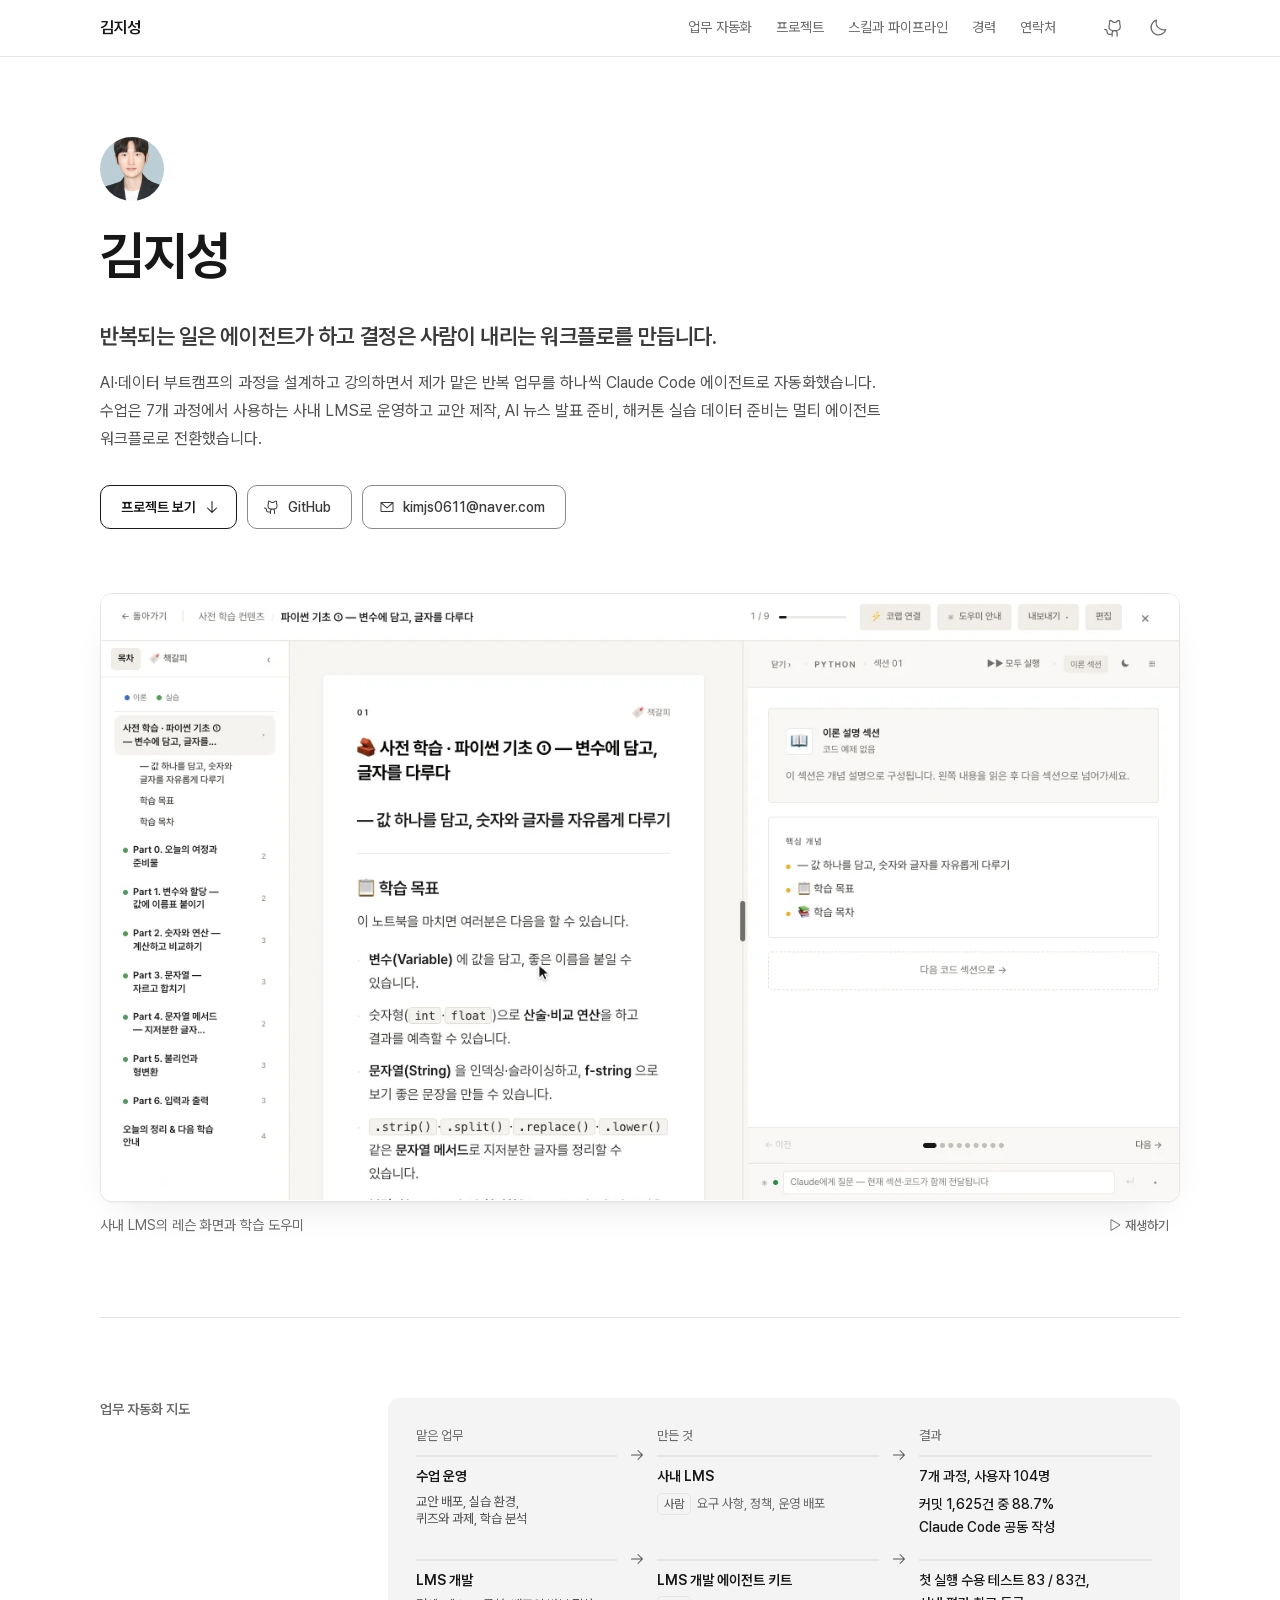
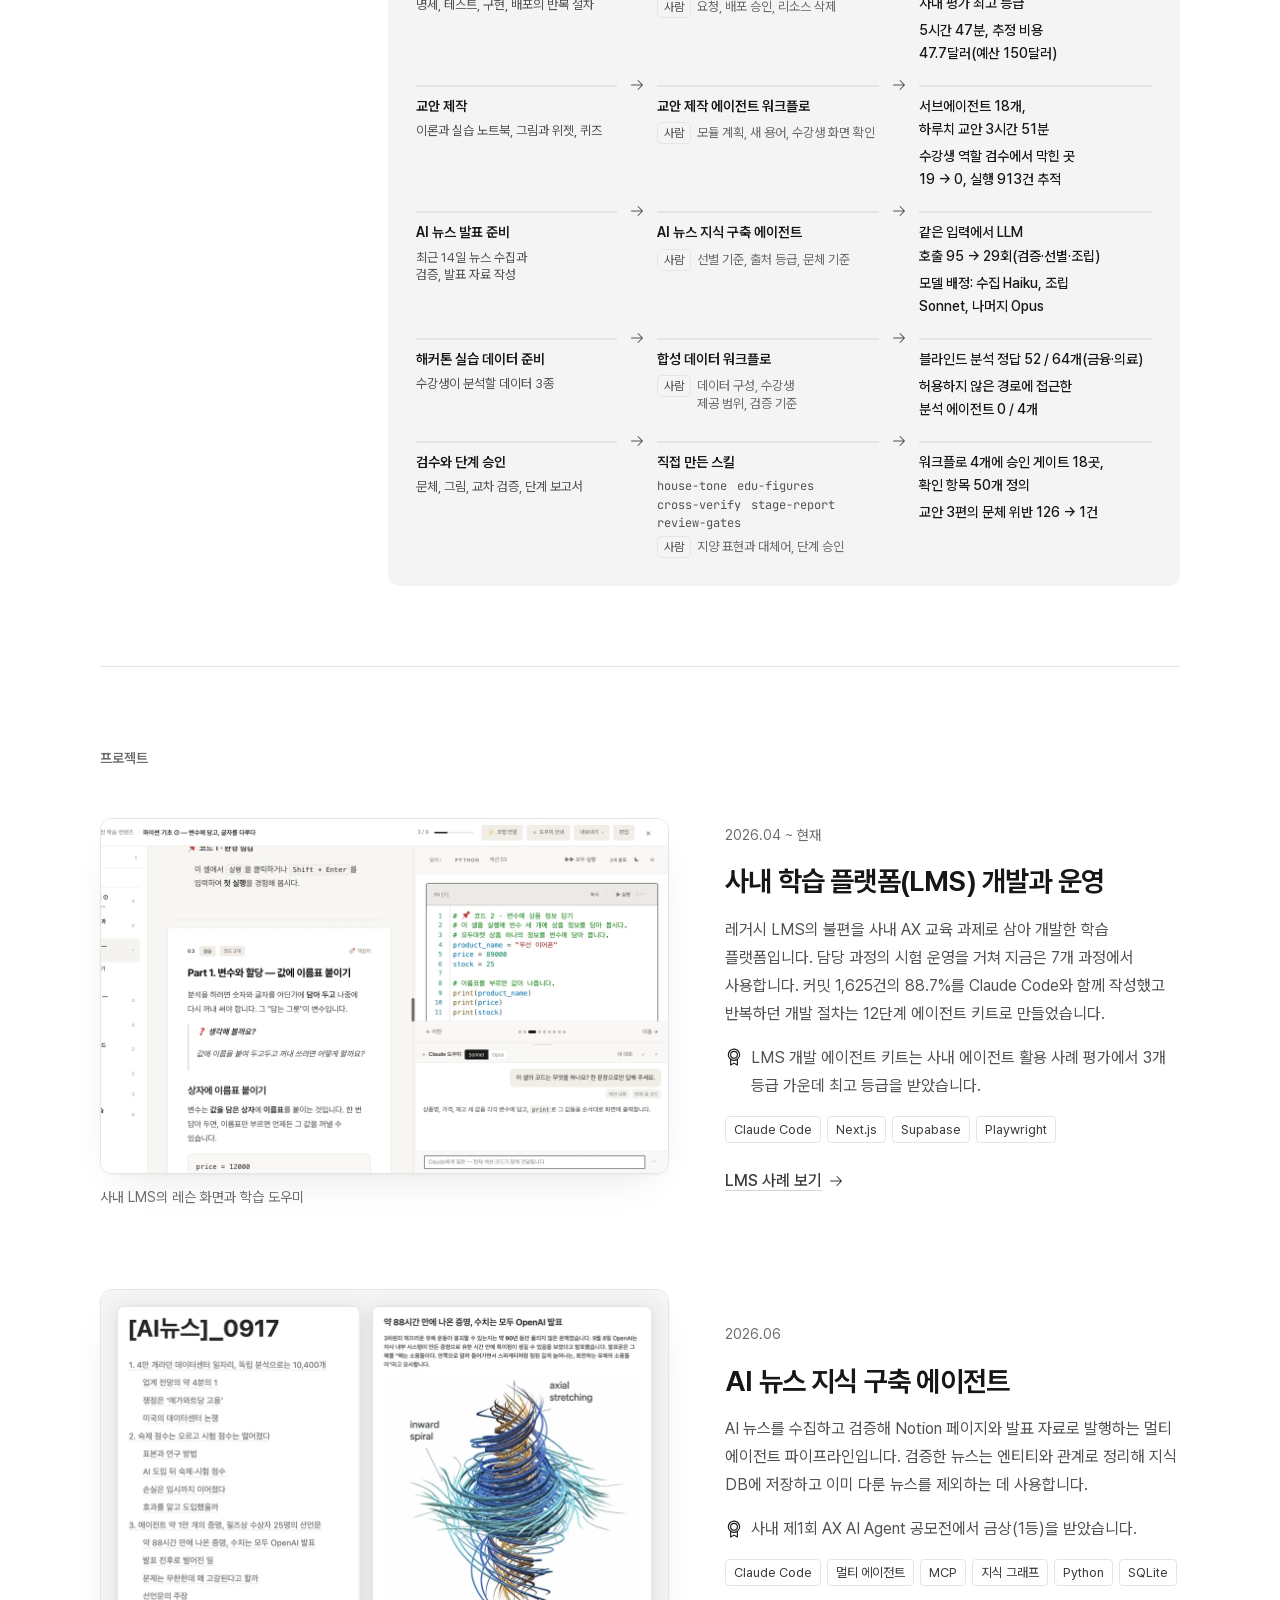
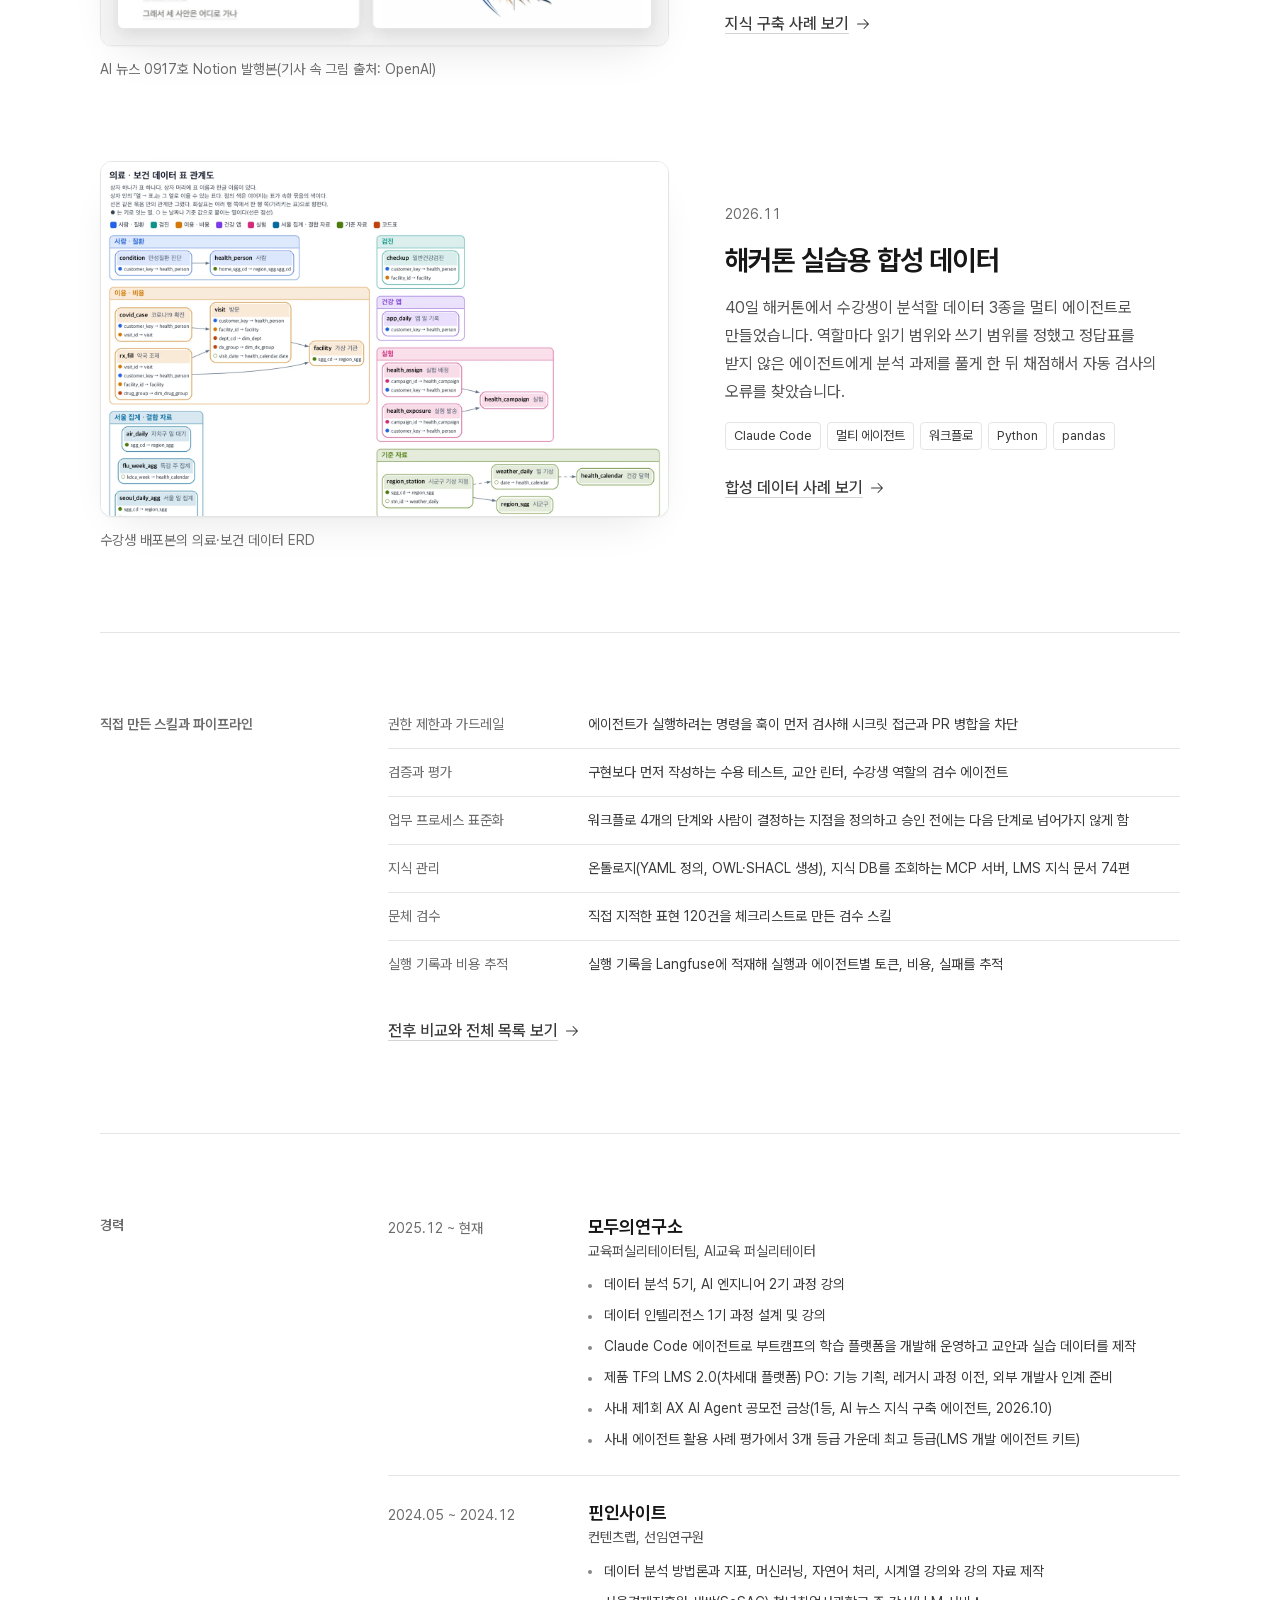
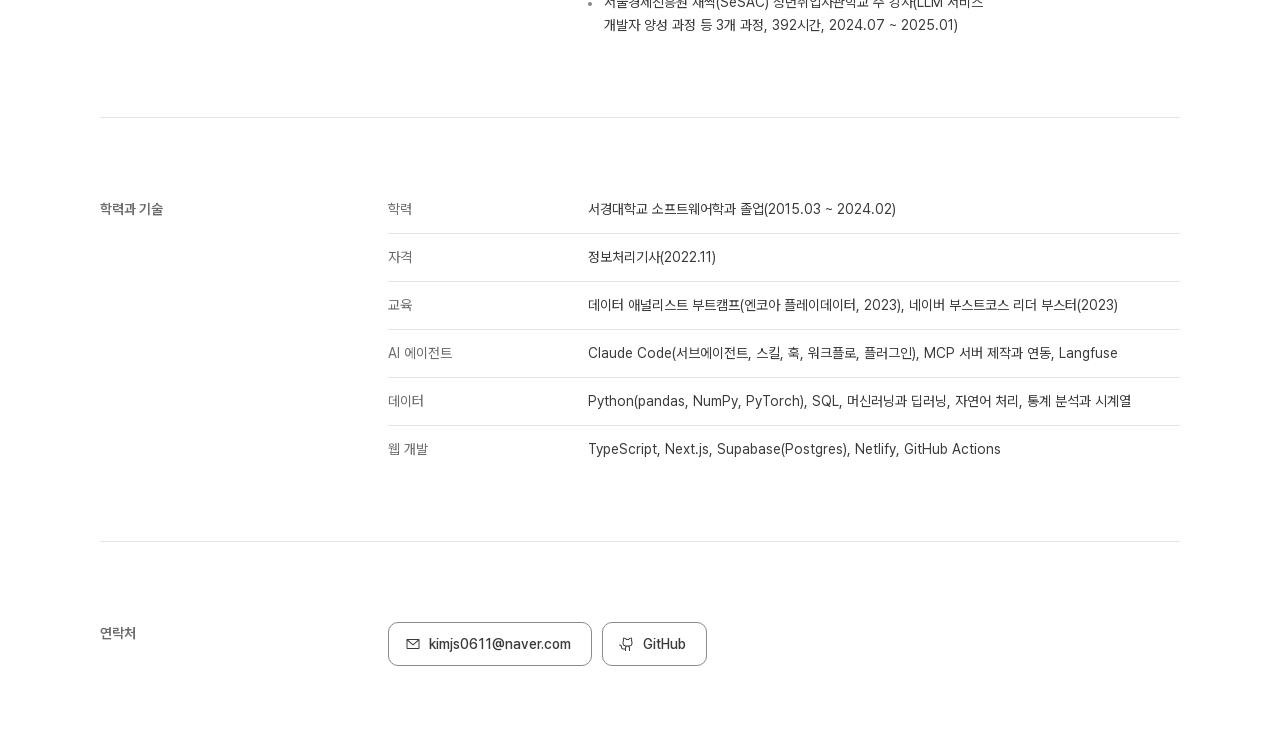
==== commit 6428e234: "Update site Co-Authored-By: Claude Fable 5.2 <noreply@anthropic.com>" ====
--- a/index.html
+++ b/index.html
@@ -12,7 +12,7 @@
     <!-- 검색 엔진에 노출하지 않는다. 링크를 받은 사람만 본다. 노출하려면 아래 줄을 지운다. -->
     <meta name="robots" content="noindex, nofollow" />
     <!-- 휴대전화 브라우저의 위쪽 막대 색. 어두운 화면에서는 아래 스크립트와 테마 단추가 바꾼다 -->
-    <meta name="theme-color" content="#fafaf9" />
+    <meta name="theme-color" content="#ffffff" />
     <!-- 기본은 밝은 화면이다. 어두운 화면은 방문자가 고를 때만 쓰고 그때는 CSS 가 color-scheme 을 바꾼다 -->
     <meta name="color-scheme" content="light" />
     <meta property="og:url" content="https://studio-js.github.io/portfolio/" />
@@ -47,8 +47,8 @@
         }
       } catch (e) {}
     </script>
-    <script type="module" src="./assets/index-oHuDnUxG.js"></script>
-    <link rel="stylesheet" href="./assets/index-7iq1UH_H.css">
+    <script type="module" src="./assets/index-DSQXTFAX.js"></script>
+    <link rel="stylesheet" href="./assets/index-jaW7bTge.css">
   </head>
   <body>
     <div id="root" data-page="home"><link rel="preload" as="image" href="./media/profile.webp"/><link rel="preload" as="image" href="./media/lms-demo.webp"/><a href="#main" class="sr-only focus:not-sr-only focus:fixed focus:top-2 focus:left-2 focus:z-50 focus:rounded-md focus:bg-background focus:px-3 focus:py-2">본문으로 건너뛰기</a><header data-print="hide" class="sticky top-[env(safe-area-inset-top,0px)] z-40 border-b border-border bg-background/85 backdrop-blur-md"><div class="page flex h-14 items-center gap-6"><a href="#top" class="rounded-sm font-semibold tracking-tight text-foreground">김지성</a><nav aria-label="주요 구역" class="ml-auto hidden md:block"><ul class="flex items-center"><li><a href="#automation" class="flex h-11 items-center rounded-md px-3 type-small text-meta transition-colors hover:text-foreground">업무 자동화</a></li><li><a href="#projects" class="flex h-11 items-center rounded-md px-3 type-small text-meta transition-colors hover:text-foreground">프로젝트</a></li><li><a href="#tools" class="flex h-11 items-center rounded-md px-3 type-small text-meta transition-colors hover:text-foreground">스킬과 파이프라인</a></li><li><a href="#career" class="flex h-11 items-center rounded-md px-3 type-small text-meta transition-colors hover:text-foreground">경력</a></li><li><a href="#contact" class="flex h-11 items-center rounded-md px-3 type-small text-meta transition-colors hover:text-foreground">연락처</a></li></ul></nav><div class="ml-auto flex items-center md:ml-0"><a href="https://github.com/studio-js" target="_blank" rel="noreferrer" aria-label="GitHub 프로필⁠(새 창)" class="flex size-11 items-center justify-center rounded-md text-meta transition-colors hover:text-foreground"><svg xmlns="http://www.w3.org/2000/svg" width="1em" height="1em" fill="currentColor" viewBox="0 0 256 256" aria-hidden="true" class="size-5"><path d="M208.31,75.68A59.78,59.78,0,0,0,202.93,28,8,8,0,0,0,196,24a59.75,59.75,0,0,0-48,24H124A59.75,59.75,0,0,0,76,24a8,8,0,0,0-6.93,4,59.78,59.78,0,0,0-5.38,47.68A58.14,58.14,0,0,0,56,104v8a56.06,56.06,0,0,0,48.44,55.47A39.8,39.8,0,0,0,96,192v8H72a24,24,0,0,1-24-24A40,40,0,0,0,8,136a8,8,0,0,0,0,16,24,24,0,0,1,24,24,40,40,0,0,0,40,40H96v16a8,8,0,0,0,16,0V192a24,24,0,0,1,48,0v40a8,8,0,0,0,16,0V192a39.8,39.8,0,0,0-8.44-24.53A56.06,56.06,0,0,0,216,112v-8A58.14,58.14,0,0,0,208.31,75.68ZM200,112a40,40,0,0,1-40,40H112a40,40,0,0,1-40-40v-8a41.74,41.74,0,0,1,6.9-22.48A8,8,0,0,0,80,73.83a43.81,43.81,0,0,1,.79-33.58,43.88,43.88,0,0,1,32.32,20.06A8,8,0,0,0,119.82,64h32.35a8,8,0,0,0,6.74-3.69,43.87,43.87,0,0,1,32.32-20.06A43.81,43.81,0,0,1,192,73.83a8.09,8.09,0,0,0,1,7.65A41.72,41.72,0,0,1,200,104Z"></path></svg></a><button type="button" tabindex="0" data-slot="button" aria-label="어두운 화면으로 바꾸기" class="group/button inline-flex shrink-0 items-center justify-center rounded-lg border border-transparent bg-clip-padding text-sm font-medium whitespace-nowrap transition-[color,background-color,border-color,box-shadow,translate] outline-none select-none focus-visible:border-ring focus-visible:ring-3 focus-visible:ring-ring/50 active:not-aria-[haspopup]:translate-y-px disabled:pointer-events-none disabled:opacity-50 aria-invalid:border-destructive aria-invalid:ring-3 aria-invalid:ring-destructive/20 dark:aria-invalid:border-destructive/50 dark:aria-invalid:ring-destructive/40 [&amp;_svg]:pointer-events-none [&amp;_svg]:shrink-0 aria-expanded:bg-muted aria-expanded:text-foreground size-11 [&amp;_svg:not([class*=&#x27;size-&#x27;])]:size-5 text-meta hover:bg-transparent hover:text-foreground dark:hover:bg-transparent"><svg xmlns="http://www.w3.org/2000/svg" width="1em" height="1em" fill="currentColor" viewBox="0 0 256 256" aria-hidden="true"><path d="M233.54,142.23a8,8,0,0,0-8-2,88.08,88.08,0,0,1-109.8-109.8,8,8,0,0,0-10-10,104.84,104.84,0,0,0-52.91,37A104,104,0,0,0,136,224a103.09,103.09,0,0,0,62.52-20.88,104.84,104.84,0,0,0,37-52.91A8,8,0,0,0,233.54,142.23ZM188.9,190.34A88,88,0,0,1,65.66,67.11a89,89,0,0,1,31.4-26A106,106,0,0,0,96,56,104.11,104.11,0,0,0,200,160a106,106,0,0,0,14.92-1.06A89,89,0,0,1,188.9,190.34Z"></path></svg></button></div></div></header><main id="main"><section id="top" class="page pt-12 pb-16 sm:pt-16 lg:pt-20 lg:pb-20"><img src="./media/profile.webp" alt="" width="256" height="255" class="size-16 rounded-full object-cover dark:brightness-90"/><h1 class="mt-6 type-display">김지성</h1><p class="balance mt-8 max-w-[42rem] type-intro">반복되는 일은 에이전트가 하고 결정은 사람이 내리는 워크플로를 만듭니다.</p><p class="mt-4 max-w-[52rem] text-muted-foreground">AI⁠·⁠데이터 부트캠프의 과정을 설계하고 강의하면서 제가 맡은 반복 업무를 하나씩 Claude Code 에이전트로 자동화했습니다. 수업은 7개<!-- --> <!-- -->과정에서 사용하는 사내 LMS로 운영하고 교안 제작, AI 뉴스 발표 준비, 해커톤 실습 데이터 준비는 멀티 에이전트 워크플로로 전환했습니다.</p><div class="mt-8 flex flex-wrap items-center gap-2.5"><a data-slot="button" class="group/button inline-flex shrink-0 items-center justify-center rounded-lg border bg-clip-padding whitespace-nowrap transition-[color,background-color,border-color,box-shadow,translate] outline-none select-none focus-visible:border-ring focus-visible:ring-3 focus-visible:ring-ring/50 active:not-aria-[haspopup]:translate-y-px disabled:pointer-events-none disabled:opacity-50 aria-invalid:border-destructive aria-invalid:ring-3 aria-invalid:ring-destructive/20 dark:aria-invalid:border-destructive/50 dark:aria-invalid:ring-destructive/40 [&amp;_svg]:pointer-events-none [&amp;_svg]:shrink-0 [&amp;_svg:not([class*=&#x27;size-&#x27;])]:size-4 border-foreground bg-background font-semibold text-foreground hover:bg-accent h-11 gap-2 px-5 text-sm has-data-[icon=inline-end]:pr-4 has-data-[icon=inline-start]:pl-4" href="#projects">프로젝트 보기<svg xmlns="http://www.w3.org/2000/svg" width="1em" height="1em" fill="currentColor" viewBox="0 0 256 256" data-icon="inline-end" aria-hidden="true"><path d="M205.66,149.66l-72,72a8,8,0,0,1-11.32,0l-72-72a8,8,0,0,1,11.32-11.32L120,196.69V40a8,8,0,0,1,16,0V196.69l58.34-58.35a8,8,0,0,1,11.32,11.32Z"></path></svg></a><a data-slot="button" class="group/button inline-flex shrink-0 items-center justify-center rounded-lg border bg-clip-padding font-medium whitespace-nowrap transition-[color,background-color,border-color,box-shadow,translate] outline-none select-none focus-visible:border-ring focus-visible:ring-3 focus-visible:ring-ring/50 active:not-aria-[haspopup]:translate-y-px disabled:pointer-events-none disabled:opacity-50 aria-invalid:border-destructive aria-invalid:ring-3 aria-invalid:ring-destructive/20 dark:aria-invalid:border-destructive/50 dark:aria-invalid:ring-destructive/40 [&amp;_svg]:pointer-events-none [&amp;_svg]:shrink-0 [&amp;_svg:not([class*=&#x27;size-&#x27;])]:size-4 border-control bg-background text-secondary-foreground hover:border-control-hover hover:bg-accent aria-expanded:bg-accent h-11 gap-2 px-5 text-sm has-data-[icon=inline-end]:pr-4 has-data-[icon=inline-start]:pl-4" href="https://github.com/studio-js" target="_blank" rel="noreferrer"><svg xmlns="http://www.w3.org/2000/svg" width="1em" height="1em" fill="currentColor" viewBox="0 0 256 256" data-icon="inline-start" aria-hidden="true"><path d="M208.31,75.68A59.78,59.78,0,0,0,202.93,28,8,8,0,0,0,196,24a59.75,59.75,0,0,0-48,24H124A59.75,59.75,0,0,0,76,24a8,8,0,0,0-6.93,4,59.78,59.78,0,0,0-5.38,47.68A58.14,58.14,0,0,0,56,104v8a56.06,56.06,0,0,0,48.44,55.47A39.8,39.8,0,0,0,96,192v8H72a24,24,0,0,1-24-24A40,40,0,0,0,8,136a8,8,0,0,0,0,16,24,24,0,0,1,24,24,40,40,0,0,0,40,40H96v16a8,8,0,0,0,16,0V192a24,24,0,0,1,48,0v40a8,8,0,0,0,16,0V192a39.8,39.8,0,0,0-8.44-24.53A56.06,56.06,0,0,0,216,112v-8A58.14,58.14,0,0,0,208.31,75.68ZM200,112a40,40,0,0,1-40,40H112a40,40,0,0,1-40-40v-8a41.74,41.74,0,0,1,6.9-22.48A8,8,0,0,0,80,73.83a43.81,43.81,0,0,1,.79-33.58,43.88,43.88,0,0,1,32.32,20.06A8,8,0,0,0,119.82,64h32.35a8,8,0,0,0,6.74-3.69,43.87,43.87,0,0,1,32.32-20.06A43.81,43.81,0,0,1,192,73.83a8.09,8.09,0,0,0,1,7.65A41.72,41.72,0,0,1,200,104Z"></path></svg>GitHub<span class="sr-only">(새 창)</span></a><button type="button" tabindex="0" data-slot="button" data-print="hide" title="누르면 메일 주소를 복사합니다" class="group/button inline-flex shrink-0 items-center justify-center rounded-lg border bg-clip-padding font-medium whitespace-nowrap transition-[color,background-color,border-color,box-shadow,translate] outline-none focus-visible:border-ring focus-visible:ring-3 focus-visible:ring-ring/50 active:not-aria-[haspopup]:translate-y-px disabled:pointer-events-none disabled:opacity-50 aria-invalid:border-destructive aria-invalid:ring-3 aria-invalid:ring-destructive/20 dark:aria-invalid:border-destructive/50 dark:aria-invalid:ring-destructive/40 [&amp;_svg]:pointer-events-none [&amp;_svg]:shrink-0 [&amp;_svg:not([class*=&#x27;size-&#x27;])]:size-4 border-control bg-background text-secondary-foreground hover:border-control-hover hover:bg-accent aria-expanded:bg-accent h-11 gap-2 px-5 text-sm has-data-[icon=inline-end]:pr-4 has-data-[icon=inline-start]:pl-4 select-text"><svg xmlns="http://www.w3.org/2000/svg" width="1em" height="1em" fill="currentColor" viewBox="0 0 256 256" data-icon="inline-start" aria-hidden="true"><path d="M224,48H32a8,8,0,0,0-8,8V192a16,16,0,0,0,16,16H216a16,16,0,0,0,16-16V56A8,8,0,0,0,224,48ZM203.43,64,128,133.15,52.57,64ZM216,192H40V74.19l82.59,75.71a8,8,0,0,0,10.82,0L216,74.19V192Z"></path></svg><span>kimjs0611@naver.com</span><span class="sr-only">, 누르면 주소를 복사합니다</span><span aria-live="polite" class="sr-only"></span></button></div><figure data-avoid-break="true" class="flex flex-col gap-3 mt-12 lg:mt-16"><div class="frame"><video data-print="hide" src="./media/lms-demo.mp4" poster="./media/lms-demo.webp" width="1280" height="720" muted="" loop="" playsInline="" preload="metadata" aria-label="사내 LMS의 레슨 화면. 목차에서 구역을 고르면 교안이 그 구역으로 스크롤되고 오른쪽에 코드 셀이 나옵니다. 화면 아래의 학습 도우미를 열어 코드가 하는 일을 물으면 한 문장으로 된 답이 옵니다." class="block h-auto w-full cursor-pointer bg-white dark:brightness-90"></video><img data-print="only" src="./media/lms-demo.webp" alt="사내 LMS의 레슨 화면. 목차에서 구역을 고르면 교안이 그 구역으로 스크롤되고 오른쪽에 코드 셀이 나옵니다. 화면 아래의 학습 도우미를 열어 코드가 하는 일을 물으면 한 문장으로 된 답이 옵니다." width="1280" height="720" class="h-auto w-full bg-white"/></div><figcaption class="flex items-center justify-between gap-4 type-small text-meta"><span>사내 LMS의 레슨 화면과 학습 도우미</span><button type="button" tabindex="0" data-slot="button" data-print="hide" aria-label="영상 재생하기" class="group/button inline-flex items-center justify-center border border-transparent bg-clip-padding font-medium whitespace-nowrap transition-[color,background-color,border-color,box-shadow,translate] outline-none select-none focus-visible:border-ring focus-visible:ring-3 focus-visible:ring-ring/50 active:not-aria-[haspopup]:translate-y-px disabled:pointer-events-none disabled:opacity-50 aria-invalid:border-destructive aria-invalid:ring-3 aria-invalid:ring-destructive/20 dark:aria-invalid:border-destructive/50 dark:aria-invalid:ring-destructive/40 [&amp;_svg]:pointer-events-none [&amp;_svg]:shrink-0 hover:bg-muted hover:text-foreground aria-expanded:bg-muted aria-expanded:text-foreground dark:hover:bg-muted/50 h-7 gap-1 rounded-[min(var(--radius-md),12px)] px-2.5 text-[0.8125rem] in-data-[slot=button-group]:rounded-lg has-data-[icon=inline-end]:pr-1.5 has-data-[icon=inline-start]:pl-1.5 [&amp;_svg:not([class*=&#x27;size-&#x27;])]:size-3.5 -my-1 shrink-0 text-meta"><svg xmlns="http://www.w3.org/2000/svg" width="1em" height="1em" fill="currentColor" viewBox="0 0 256 256" data-icon="inline-start" aria-hidden="true"><path d="M232.4,114.49,88.32,26.35a16,16,0,0,0-16.2-.3A15.86,15.86,0,0,0,64,39.87V216.13A15.94,15.94,0,0,0,80,232a16.07,16.07,0,0,0,8.36-2.35L232.4,141.51a15.81,15.81,0,0,0,0-27ZM80,215.94V40l143.83,88Z"></path></svg>재생하기</button></figcaption></figure></section><section id="automation" class="page scroll-mt-28"><div class="grid gap-x-12 gap-y-7 border-t border-border py-14 lg:grid-cols-[15rem_minmax(0,1fr)] lg:py-20 [nav+section&gt;&amp;]:border-t-0"><div class="flex flex-col gap-2 lg:sticky lg:top-32 lg:self-start"><h2 class="type-small font-semibold text-meta">업무 자동화 지도</h2></div><div class="flex min-w-0 flex-col gap-8"><figure data-avoid-break="true" class="flex flex-col gap-3"><div class="flex flex-col gap-5 rounded-2xl bg-muted p-5 sm:p-7"><div role="group" aria-label="맡은 업무, 만든 것, 결과" class="flex flex-col gap-2.5"><div aria-hidden="true" class="hidden type-label font-normal text-meta sm:grid sm:grid-cols-[minmax(0,0.95fr)_1rem_minmax(0,1.05fr)_1rem_minmax(0,1.1fr)] sm:gap-x-3"><span>맡은 업무</span><span></span><span>만든 것</span><span></span><span>결과</span></div><ol class="flex flex-col gap-5"><li class="grid gap-y-1.5 type-small sm:grid-cols-[minmax(0,0.95fr)_1rem_minmax(0,1.05fr)_1rem_minmax(0,1.1fr)] sm:gap-x-3"><div class="flex min-w-0 flex-col gap-1 border-l-2 pl-3 sm:border-t-2 sm:border-l-0 sm:pt-2 sm:pl-0 border-border"><span class="font-semibold text-foreground"><span class="sr-only">맡은 업무: </span>수업 운영</span><span class="text-[0.8125rem] leading-snug text-muted-foreground">교안 배포, 실습 환경, 퀴즈와 과제, 학습 분석</span></div><span aria-hidden="true" class="hidden justify-center sm:flex"><svg xmlns="http://www.w3.org/2000/svg" width="1em" height="1em" fill="currentColor" viewBox="0 0 256 256" class="size-4 -translate-y-1/2 text-muted-foreground"><path d="M221.66,133.66l-72,72a8,8,0,0,1-11.32-11.32L196.69,136H40a8,8,0,0,1,0-16H196.69L138.34,61.66a8,8,0,0,1,11.32-11.32l72,72A8,8,0,0,1,221.66,133.66Z"></path></svg></span><div class="flex min-w-0 flex-col gap-1 border-l-2 pl-3 sm:border-t-2 sm:border-l-0 sm:pt-2 sm:pl-0 border-border"><span class="font-semibold text-foreground"><span class="sr-only">만든 것: </span>사내 LMS</span><span class="text-[0.8125rem] leading-snug flex items-baseline gap-1.5 text-meta"><span class="rounded-[5px] border border-border px-1.5 text-xs leading-5 whitespace-nowrap text-muted-foreground">사람</span><span class="sr-only">이 정하는 것: </span><span>요구 사항, 정책, 운영 배포</span></span></div><span aria-hidden="true" class="hidden justify-center sm:flex"><svg xmlns="http://www.w3.org/2000/svg" width="1em" height="1em" fill="currentColor" viewBox="0 0 256 256" class="size-4 -translate-y-1/2 text-muted-foreground"><path d="M221.66,133.66l-72,72a8,8,0,0,1-11.32-11.32L196.69,136H40a8,8,0,0,1,0-16H196.69L138.34,61.66a8,8,0,0,1,11.32-11.32l72,72A8,8,0,0,1,221.66,133.66Z"></path></svg></span><div class="flex min-w-0 flex-col gap-1 border-l-2 pl-3 sm:border-t-2 sm:border-l-0 sm:pt-2 sm:pl-0 border-border"><span class="sr-only">결과: </span><span class="font-medium text-foreground">7개 과정, 사용자 104명</span><span class="font-medium text-foreground">커밋 1,625건 중 88.7% Claude Code 공동 작성</span></div></li><li class="grid gap-y-1.5 type-small sm:grid-cols-[minmax(0,0.95fr)_1rem_minmax(0,1.05fr)_1rem_minmax(0,1.1fr)] sm:gap-x-3"><div class="flex min-w-0 flex-col gap-1 border-l-2 pl-3 sm:border-t-2 sm:border-l-0 sm:pt-2 sm:pl-0 border-border"><span class="font-semibold text-foreground"><span class="sr-only">맡은 업무: </span>LMS 개발</span><span class="text-[0.8125rem] leading-snug text-muted-foreground">명세, 테스트, 구현, 배포의 반복 절차</span></div><span aria-hidden="true" class="hidden justify-center sm:flex"><svg xmlns="http://www.w3.org/2000/svg" width="1em" height="1em" fill="currentColor" viewBox="0 0 256 256" class="size-4 -translate-y-1/2 text-muted-foreground"><path d="M221.66,133.66l-72,72a8,8,0,0,1-11.32-11.32L196.69,136H40a8,8,0,0,1,0-16H196.69L138.34,61.66a8,8,0,0,1,11.32-11.32l72,72A8,8,0,0,1,221.66,133.66Z"></path></svg></span><div class="flex min-w-0 flex-col gap-1 border-l-2 pl-3 sm:border-t-2 sm:border-l-0 sm:pt-2 sm:pl-0 border-border"><span class="font-semibold text-foreground"><span class="sr-only">만든 것: </span>LMS 개발 에이전트 키트</span><span class="text-[0.8125rem] leading-snug flex items-baseline gap-1.5 text-meta"><span class="rounded-[5px] border border-border px-1.5 text-xs leading-5 whitespace-nowrap text-muted-foreground">사람</span><span class="sr-only">이 정하는 것: </span><span>요청, 배포 승인, 리소스 삭제</span></span></div><span aria-hidden="true" class="hidden justify-center sm:flex"><svg xmlns="http://www.w3.org/2000/svg" width="1em" height="1em" fill="currentColor" viewBox="0 0 256 256" class="size-4 -translate-y-1/2 text-muted-foreground"><path d="M221.66,133.66l-72,72a8,8,0,0,1-11.32-11.32L196.69,136H40a8,8,0,0,1,0-16H196.69L138.34,61.66a8,8,0,0,1,11.32-11.32l72,72A8,8,0,0,1,221.66,133.66Z"></path></svg></span><div class="flex min-w-0 flex-col gap-1 border-l-2 pl-3 sm:border-t-2 sm:border-l-0 sm:pt-2 sm:pl-0 border-border"><span class="sr-only">결과: </span><span class="font-medium text-foreground">첫 실행 수용 테스트 83 / 83건, 사내 평가 최고 등급</span><span class="font-medium text-foreground">5시간 47분, 추정 비용 47.7달러⁠(예산 150달러)</span></div></li><li class="grid gap-y-1.5 type-small sm:grid-cols-[minmax(0,0.95fr)_1rem_minmax(0,1.05fr)_1rem_minmax(0,1.1fr)] sm:gap-x-3"><div class="flex min-w-0 flex-col gap-1 border-l-2 pl-3 sm:border-t-2 sm:border-l-0 sm:pt-2 sm:pl-0 border-border"><span class="font-semibold text-foreground"><span class="sr-only">맡은 업무: </span>교안 제작</span><span class="text-[0.8125rem] leading-snug text-muted-foreground">이론과 실습 노트북, 그림과 위젯, 퀴즈</span></div><span aria-hidden="true" class="hidden justify-center sm:flex"><svg xmlns="http://www.w3.org/2000/svg" width="1em" height="1em" fill="currentColor" viewBox="0 0 256 256" class="size-4 -translate-y-1/2 text-muted-foreground"><path d="M221.66,133.66l-72,72a8,8,0,0,1-11.32-11.32L196.69,136H40a8,8,0,0,1,0-16H196.69L138.34,61.66a8,8,0,0,1,11.32-11.32l72,72A8,8,0,0,1,221.66,133.66Z"></path></svg></span><div class="flex min-w-0 flex-col gap-1 border-l-2 pl-3 sm:border-t-2 sm:border-l-0 sm:pt-2 sm:pl-0 border-border"><span class="font-semibold text-foreground"><span class="sr-only">만든 것: </span>교안 제작 에이전트 워크플로</span><span class="text-[0.8125rem] leading-snug flex items-baseline gap-1.5 text-meta"><span class="rounded-[5px] border border-border px-1.5 text-xs leading-5 whitespace-nowrap text-muted-foreground">사람</span><span class="sr-only">이 정하는 것: </span><span>모듈 계획, 새 용어, 수강생 화면 확인</span></span></div><span aria-hidden="true" class="hidden justify-center sm:flex"><svg xmlns="http://www.w3.org/2000/svg" width="1em" height="1em" fill="currentColor" viewBox="0 0 256 256" class="size-4 -translate-y-1/2 text-muted-foreground"><path d="M221.66,133.66l-72,72a8,8,0,0,1-11.32-11.32L196.69,136H40a8,8,0,0,1,0-16H196.69L138.34,61.66a8,8,0,0,1,11.32-11.32l72,72A8,8,0,0,1,221.66,133.66Z"></path></svg></span><div class="flex min-w-0 flex-col gap-1 border-l-2 pl-3 sm:border-t-2 sm:border-l-0 sm:pt-2 sm:pl-0 border-border"><span class="sr-only">결과: </span><span class="font-medium text-foreground">서브에이전트 18개, 하루치 교안 3시간 51분</span><span class="font-medium text-foreground">수강생 역할 검수에서 막힌 곳 19 → 0, 실행 913건 추적</span></div></li><li class="grid gap-y-1.5 type-small sm:grid-cols-[minmax(0,0.95fr)_1rem_minmax(0,1.05fr)_1rem_minmax(0,1.1fr)] sm:gap-x-3"><div class="flex min-w-0 flex-col gap-1 border-l-2 pl-3 sm:border-t-2 sm:border-l-0 sm:pt-2 sm:pl-0 border-border"><span class="font-semibold text-foreground"><span class="sr-only">맡은 업무: </span>AI 뉴스 발표 준비</span><span class="text-[0.8125rem] leading-snug text-muted-foreground">최근 14일 뉴스 수집과 검증, 발표 자료 작성</span></div><span aria-hidden="true" class="hidden justify-center sm:flex"><svg xmlns="http://www.w3.org/2000/svg" width="1em" height="1em" fill="currentColor" viewBox="0 0 256 256" class="size-4 -translate-y-1/2 text-muted-foreground"><path d="M221.66,133.66l-72,72a8,8,0,0,1-11.32-11.32L196.69,136H40a8,8,0,0,1,0-16H196.69L138.34,61.66a8,8,0,0,1,11.32-11.32l72,72A8,8,0,0,1,221.66,133.66Z"></path></svg></span><div class="flex min-w-0 flex-col gap-1 border-l-2 pl-3 sm:border-t-2 sm:border-l-0 sm:pt-2 sm:pl-0 border-border"><span class="font-semibold text-foreground"><span class="sr-only">만든 것: </span>AI 뉴스 지식 구축 에이전트</span><span class="text-[0.8125rem] leading-snug flex items-baseline gap-1.5 text-meta"><span class="rounded-[5px] border border-border px-1.5 text-xs leading-5 whitespace-nowrap text-muted-foreground">사람</span><span class="sr-only">이 정하는 것: </span><span>선별 기준, 출처 등급, 문체 기준</span></span></div><span aria-hidden="true" class="hidden justify-center sm:flex"><svg xmlns="http://www.w3.org/2000/svg" width="1em" height="1em" fill="currentColor" viewBox="0 0 256 256" class="size-4 -translate-y-1/2 text-muted-foreground"><path d="M221.66,133.66l-72,72a8,8,0,0,1-11.32-11.32L196.69,136H40a8,8,0,0,1,0-16H196.69L138.34,61.66a8,8,0,0,1,11.32-11.32l72,72A8,8,0,0,1,221.66,133.66Z"></path></svg></span><div class="flex min-w-0 flex-col gap-1 border-l-2 pl-3 sm:border-t-2 sm:border-l-0 sm:pt-2 sm:pl-0 border-border"><span class="sr-only">결과: </span><span class="font-medium text-foreground">같은 입력에서 LLM 호출 95 → 29회⁠(검증⁠·⁠선별⁠·⁠조립)</span><span class="font-medium text-foreground">모델 배정: 수집 Haiku, 조립 Sonnet, 나머지 Opus</span></div></li><li class="grid gap-y-1.5 type-small sm:grid-cols-[minmax(0,0.95fr)_1rem_minmax(0,1.05fr)_1rem_minmax(0,1.1fr)] sm:gap-x-3"><div class="flex min-w-0 flex-col gap-1 border-l-2 pl-3 sm:border-t-2 sm:border-l-0 sm:pt-2 sm:pl-0 border-border"><span class="font-semibold text-foreground"><span class="sr-only">맡은 업무: </span>해커톤 실습 데이터 준비</span><span class="text-[0.8125rem] leading-snug text-muted-foreground">수강생이 분석할 데이터 3종</span></div><span aria-hidden="true" class="hidden justify-center sm:flex"><svg xmlns="http://www.w3.org/2000/svg" width="1em" height="1em" fill="currentColor" viewBox="0 0 256 256" class="size-4 -translate-y-1/2 text-muted-foreground"><path d="M221.66,133.66l-72,72a8,8,0,0,1-11.32-11.32L196.69,136H40a8,8,0,0,1,0-16H196.69L138.34,61.66a8,8,0,0,1,11.32-11.32l72,72A8,8,0,0,1,221.66,133.66Z"></path></svg></span><div class="flex min-w-0 flex-col gap-1 border-l-2 pl-3 sm:border-t-2 sm:border-l-0 sm:pt-2 sm:pl-0 border-border"><span class="font-semibold text-foreground"><span class="sr-only">만든 것: </span>합성 데이터 워크플로</span><span class="text-[0.8125rem] leading-snug flex items-baseline gap-1.5 text-meta"><span class="rounded-[5px] border border-border px-1.5 text-xs leading-5 whitespace-nowrap text-muted-foreground">사람</span><span class="sr-only">이 정하는 것: </span><span>데이터 구성, 수강생 제공 범위, 검증 기준</span></span></div><span aria-hidden="true" class="hidden justify-center sm:flex"><svg xmlns="http://www.w3.org/2000/svg" width="1em" height="1em" fill="currentColor" viewBox="0 0 256 256" class="size-4 -translate-y-1/2 text-muted-foreground"><path d="M221.66,133.66l-72,72a8,8,0,0,1-11.32-11.32L196.69,136H40a8,8,0,0,1,0-16H196.69L138.34,61.66a8,8,0,0,1,11.32-11.32l72,72A8,8,0,0,1,221.66,133.66Z"></path></svg></span><div class="flex min-w-0 flex-col gap-1 border-l-2 pl-3 sm:border-t-2 sm:border-l-0 sm:pt-2 sm:pl-0 border-border"><span class="sr-only">결과: </span><span class="font-medium text-foreground">블라인드 분석 정답 52 / 64개⁠(금융⁠·⁠의료)</span><span class="font-medium text-foreground">허용하지 않은 경로에 접근한 분석 에이전트 0 / 4개</span></div></li><li class="grid gap-y-1.5 type-small sm:grid-cols-[minmax(0,0.95fr)_1rem_minmax(0,1.05fr)_1rem_minmax(0,1.1fr)] sm:gap-x-3"><div class="flex min-w-0 flex-col gap-1 border-l-2 pl-3 sm:border-t-2 sm:border-l-0 sm:pt-2 sm:pl-0 border-border"><span class="font-semibold text-foreground"><span class="sr-only">맡은 업무: </span>검수와 단계 승인</span><span class="text-[0.8125rem] leading-snug text-muted-foreground">문체, 그림, 교차 검증, 단계 보고서</span></div><span aria-hidden="true" class="hidden justify-center sm:flex"><svg xmlns="http://www.w3.org/2000/svg" width="1em" height="1em" fill="currentColor" viewBox="0 0 256 256" class="size-4 -translate-y-1/2 text-muted-foreground"><path d="M221.66,133.66l-72,72a8,8,0,0,1-11.32-11.32L196.69,136H40a8,8,0,0,1,0-16H196.69L138.34,61.66a8,8,0,0,1,11.32-11.32l72,72A8,8,0,0,1,221.66,133.66Z"></path></svg></span><div class="flex min-w-0 flex-col gap-1 border-l-2 pl-3 sm:border-t-2 sm:border-l-0 sm:pt-2 sm:pl-0 border-border"><span class="font-semibold text-foreground"><span class="sr-only">만든 것: </span>직접 만든 스킬</span><span class="flex flex-wrap gap-x-2.5 gap-y-0.5"><code class="font-mono text-[0.75rem] leading-snug text-muted-foreground">house-tone</code><code class="font-mono text-[0.75rem] leading-snug text-muted-foreground">edu-figures</code><code class="font-mono text-[0.75rem] leading-snug text-muted-foreground">cross-verify</code><code class="font-mono text-[0.75rem] leading-snug text-muted-foreground">stage-report</code><code class="font-mono text-[0.75rem] leading-snug text-muted-foreground">review-gates</code></span><span class="text-[0.8125rem] leading-snug flex items-baseline gap-1.5 text-meta"><span class="rounded-[5px] border border-border px-1.5 text-xs leading-5 whitespace-nowrap text-muted-foreground">사람</span><span class="sr-only">이 정하는 것: </span><span>지양 표현과 대체어, 단계 승인</span></span></div><span aria-hidden="true" class="hidden justify-center sm:flex"><svg xmlns="http://www.w3.org/2000/svg" width="1em" height="1em" fill="currentColor" viewBox="0 0 256 256" class="size-4 -translate-y-1/2 text-muted-foreground"><path d="M221.66,133.66l-72,72a8,8,0,0,1-11.32-11.32L196.69,136H40a8,8,0,0,1,0-16H196.69L138.34,61.66a8,8,0,0,1,11.32-11.32l72,72A8,8,0,0,1,221.66,133.66Z"></path></svg></span><div class="flex min-w-0 flex-col gap-1 border-l-2 pl-3 sm:border-t-2 sm:border-l-0 sm:pt-2 sm:pl-0 border-border"><span class="sr-only">결과: </span><span class="font-medium text-foreground">워크플로 4개에 승인 게이트 18곳, 확인 항목 50개 정의</span><span class="font-medium text-foreground">교안 3편의 문체 위반 126 → 1건</span></div></li></ol></div></div></figure></div></div></section><section id="projects" class="page scroll-mt-16"><div class="border-t border-border py-14 lg:py-20"><h2 class="type-small font-semibold text-meta">프로젝트</h2><div class="mt-10 flex flex-col gap-16 lg:mt-12 lg:gap-20"><article data-avoid-break="true" class="grid items-center gap-x-14 gap-y-7 lg:grid-cols-[minmax(0,1.25fr)_minmax(0,1fr)]"><figure data-avoid-break="true" class="flex flex-col gap-3"><button type="button" tabindex="0" data-base-ui-click-trigger="" id="base-ui-_R_7lcr_" aria-haspopup="dialog" aria-expanded="false" data-slot="dialog-trigger" aria-label="사내 LMS의 레슨 화면과 학습 도우미 크게 보기" class="block w-full cursor-zoom-in frame"><img src="./media/lms-tutor.webp" alt="사내 LMS의 레슨 화면. 오른쪽 위에 코드 셀이 있고 오른쪽 아래의 학습 도우미 창에 코드가 하는 일을 묻는 질문과 한 문장으로 된 답이 보입니다." width="1280" height="720" loading="lazy" decoding="async" class="block w-full bg-white dark:brightness-90 aspect-[16/10] object-cover object-right-top"/></button><figcaption class="type-small text-meta">사내 LMS의 레슨 화면과 학습 도우미</figcaption></figure><div class="flex flex-col gap-4"><p class="type-small text-meta tabular-nums">2026.04 ~ 현재</p><h3 class="type-title"><a href="./lms.html" class="rounded-sm hover:underline hover:underline-offset-4">사내 학습 플랫폼⁠(LMS) 개발과 운영</a></h3><p class="text-muted-foreground">레거시 LMS의 불편을 사내 AX 교육 과제로 삼아 개발한 학습 플랫폼입니다. 담당 과정의 시험 운영을 거쳐 지금은 7개 과정에서 사용합니다. 커밋 1,625건의 88.7%⁠를 Claude Code와 함께 작성했고 반복하던 개발 절차는 12단계 에이전트 키트로 만들었습니다.</p><p class="flex items-start gap-2 text-muted-foreground"><svg xmlns="http://www.w3.org/2000/svg" width="1em" height="1em" fill="currentColor" viewBox="0 0 256 256" aria-hidden="true" class="mt-[0.3rem] size-[1.125rem] shrink-0 text-brand"><path d="M216,96A88,88,0,1,0,72,163.83V240a8,8,0,0,0,11.58,7.16L128,225l44.43,22.21A8.07,8.07,0,0,0,176,248a8,8,0,0,0,8-8V163.83A87.85,87.85,0,0,0,216,96ZM56,96a72,72,0,1,1,72,72A72.08,72.08,0,0,1,56,96ZM168,227.06l-36.43-18.21a8,8,0,0,0-7.16,0L88,227.06V174.37a87.89,87.89,0,0,0,80,0ZM128,152A56,56,0,1,0,72,96,56.06,56.06,0,0,0,128,152Zm0-96A40,40,0,1,1,88,96,40,40,0,0,1,128,56Z"></path></svg><span>LMS 개발 에이전트 키트는 사내 에이전트 활용 사례 평가에서 3개 등급 가운데 최고 등급을 받았습니다.</span></p><ul aria-label="사용한 기술" class="flex flex-wrap gap-1.5"><li class="rounded-[4px] border border-border px-2 py-[0.1875rem] type-label font-normal text-secondary-foreground">Claude Code</li><li class="rounded-[4px] border border-border px-2 py-[0.1875rem] type-label font-normal text-secondary-foreground">Next.js</li><li class="rounded-[4px] border border-border px-2 py-[0.1875rem] type-label font-normal text-secondary-foreground">Supabase</li><li class="rounded-[4px] border border-border px-2 py-[0.1875rem] type-label font-normal text-secondary-foreground">Playwright</li></ul><a href="./lms.html" class="inline-flex h-11 w-fit items-center gap-1.5 font-medium"><span class="rounded-sm underline decoration-input underline-offset-4 transition-colors hover:decoration-foreground">LMS 사례 보기</span><svg xmlns="http://www.w3.org/2000/svg" width="1em" height="1em" fill="currentColor" viewBox="0 0 256 256" aria-hidden="true" class="size-4"><path d="M221.66,133.66l-72,72a8,8,0,0,1-11.32-11.32L196.69,136H40a8,8,0,0,1,0-16H196.69L138.34,61.66a8,8,0,0,1,11.32-11.32l72,72A8,8,0,0,1,221.66,133.66Z"></path></svg></a></div></article><article data-avoid-break="true" class="grid items-center gap-x-14 gap-y-7 lg:grid-cols-[minmax(0,1.25fr)_minmax(0,1fr)]"><figure data-avoid-break="true" class="flex flex-col gap-3"><button type="button" tabindex="0" data-base-ui-click-trigger="" id="base-ui-_R_7lkr_" aria-haspopup="dialog" aria-expanded="false" data-slot="dialog-trigger" aria-label="AI 뉴스 0917호 Notion 발행본 크게 보기" class="block w-full cursor-zoom-in frame"><img src="./media/news-issue-cover.webp" alt="AI 뉴스 0917호 Notion 발행본의 두 부분. 왼쪽은 호 제목 「[AI뉴스]_0917」⁠과 기사 3건의 목차이고 오른쪽은 3번 기사 「약 88시간 만에 나온 증명, 수치는 모두 OpenAI 발표」⁠의 본문과 OpenAI 발표문의 소용돌이 그림입니다." width="1140" height="712" loading="lazy" decoding="async" class="block w-full bg-white dark:brightness-90 aspect-[16/10] object-cover object-top"/></button><figcaption class="type-small text-meta">AI 뉴스 0917호 Notion 발행본⁠(기사 속 그림 출처: OpenAI)</figcaption></figure><div class="flex flex-col gap-4"><p class="type-small text-meta tabular-nums">2026.06</p><h3 class="type-title"><a href="./knowledge.html" class="rounded-sm hover:underline hover:underline-offset-4">AI 뉴스 지식 구축 에이전트</a></h3><p class="text-muted-foreground">AI 뉴스를 수집하고 검증해 Notion 페이지와 발표 자료로 발행하는 멀티 에이전트 파이프라인입니다. 검증한 뉴스는 엔티티와 관계로 정리해 지식 DB에 저장하고 이미 다룬 뉴스를 제외하는 데 사용합니다.</p><p class="flex items-start gap-2 text-muted-foreground"><svg xmlns="http://www.w3.org/2000/svg" width="1em" height="1em" fill="currentColor" viewBox="0 0 256 256" aria-hidden="true" class="mt-[0.3rem] size-[1.125rem] shrink-0 text-brand"><path d="M216,96A88,88,0,1,0,72,163.83V240a8,8,0,0,0,11.58,7.16L128,225l44.43,22.21A8.07,8.07,0,0,0,176,248a8,8,0,0,0,8-8V163.83A87.85,87.85,0,0,0,216,96ZM56,96a72,72,0,1,1,72,72A72.08,72.08,0,0,1,56,96ZM168,227.06l-36.43-18.21a8,8,0,0,0-7.16,0L88,227.06V174.37a87.89,87.89,0,0,0,80,0ZM128,152A56,56,0,1,0,72,96,56.06,56.06,0,0,0,128,152Zm0-96A40,40,0,1,1,88,96,40,40,0,0,1,128,56Z"></path></svg><span>사내 제1회 AX AI Agent 공모전에서 금상⁠(1등)⁠을 받았습니다.</span></p><ul aria-label="사용한 기술" class="flex flex-wrap gap-1.5"><li class="rounded-[4px] border border-border px-2 py-[0.1875rem] type-label font-normal text-secondary-foreground">Claude Code</li><li class="rounded-[4px] border border-border px-2 py-[0.1875rem] type-label font-normal text-secondary-foreground">멀티 에이전트</li><li class="rounded-[4px] border border-border px-2 py-[0.1875rem] type-label font-normal text-secondary-foreground">MCP</li><li class="rounded-[4px] border border-border px-2 py-[0.1875rem] type-label font-normal text-secondary-foreground">지식 그래프</li><li class="rounded-[4px] border border-border px-2 py-[0.1875rem] type-label font-normal text-secondary-foreground">Python</li><li class="rounded-[4px] border border-border px-2 py-[0.1875rem] type-label font-normal text-secondary-foreground">SQLite</li></ul><a href="./knowledge.html" class="inline-flex h-11 w-fit items-center gap-1.5 font-medium"><span class="rounded-sm underline decoration-input underline-offset-4 transition-colors hover:decoration-foreground">지식 구축 사례 보기</span><svg xmlns="http://www.w3.org/2000/svg" width="1em" height="1em" fill="currentColor" viewBox="0 0 256 256" aria-hidden="true" class="size-4"><path d="M221.66,133.66l-72,72a8,8,0,0,1-11.32-11.32L196.69,136H40a8,8,0,0,1,0-16H196.69L138.34,61.66a8,8,0,0,1,11.32-11.32l72,72A8,8,0,0,1,221.66,133.66Z"></path></svg></a></div></article><article data-avoid-break="true" class="grid items-center gap-x-14 gap-y-7 lg:grid-cols-[minmax(0,1.25fr)_minmax(0,1fr)]"><figure data-avoid-break="true" class="flex flex-col gap-3"><button type="button" tabindex="0" data-base-ui-click-trigger="" id="base-ui-_R_7lsr_" aria-haspopup="dialog" aria-expanded="false" data-slot="dialog-trigger" aria-label="수강생 배포본의 의료⁠·⁠보건 데이터 ERD 크게 보기" class="block w-full cursor-zoom-in frame"><img src="./media/data-erd-health.webp" alt="방문 표⁠(visit)⁠와 사람 표⁠(health_person)⁠를 중심으로 표 21개를 사람⁠·⁠질환, 검진, 이용⁠·⁠비용, 건강 앱, 실험, 서울 집계⁠·⁠결합 자료, 기준 자료, 코드표로 나누고 키로 이은 ERD." width="1600" height="1287" loading="lazy" decoding="async" class="block w-full bg-white dark:brightness-90 aspect-[16/10] object-cover object-top"/></button><figcaption class="type-small text-meta">수강생 배포본의 의료⁠·⁠보건 데이터 ERD</figcaption></figure><div class="flex flex-col gap-4"><p class="type-small text-meta tabular-nums">2026.11</p><h3 class="type-title"><a href="./data.html" class="rounded-sm hover:underline hover:underline-offset-4">해커톤 실습용 합성 데이터</a></h3><p class="text-muted-foreground">40일 해커톤에서 수강생이 분석할 데이터 3종을 멀티 에이전트로 만들었습니다. 역할마다 읽기 범위와 쓰기 범위를 정했고 정답표를 받지 않은 에이전트에게 분석 과제를 풀게 한 뒤 채점해서 자동 검사의 오류를 찾았습니다.</p><ul aria-label="사용한 기술" class="flex flex-wrap gap-1.5"><li class="rounded-[4px] border border-border px-2 py-[0.1875rem] type-label font-normal text-secondary-foreground">Claude Code</li><li class="rounded-[4px] border border-border px-2 py-[0.1875rem] type-label font-normal text-secondary-foreground">멀티 에이전트</li><li class="rounded-[4px] border border-border px-2 py-[0.1875rem] type-label font-normal text-secondary-foreground">워크플로</li><li class="rounded-[4px] border border-border px-2 py-[0.1875rem] type-label font-normal text-secondary-foreground">Python</li><li class="rounded-[4px] border border-border px-2 py-[0.1875rem] type-label font-normal text-secondary-foreground">pandas</li></ul><a href="./data.html" class="inline-flex h-11 w-fit items-center gap-1.5 font-medium"><span class="rounded-sm underline decoration-input underline-offset-4 transition-colors hover:decoration-foreground">합성 데이터 사례 보기</span><svg xmlns="http://www.w3.org/2000/svg" width="1em" height="1em" fill="currentColor" viewBox="0 0 256 256" aria-hidden="true" class="size-4"><path d="M221.66,133.66l-72,72a8,8,0,0,1-11.32-11.32L196.69,136H40a8,8,0,0,1,0-16H196.69L138.34,61.66a8,8,0,0,1,11.32-11.32l72,72A8,8,0,0,1,221.66,133.66Z"></path></svg></a></div></article></div></div></section><section id="tools" class="page scroll-mt-28"><div class="grid gap-x-12 gap-y-7 border-t border-border py-14 lg:grid-cols-[15rem_minmax(0,1fr)] lg:py-20 [nav+section&gt;&amp;]:border-t-0"><div class="flex flex-col gap-2 lg:sticky lg:top-32 lg:self-start"><h2 class="type-small font-semibold text-meta">직접 만든 스킬과 파이프라인</h2></div><div class="flex min-w-0 flex-col gap-8"><dl class="flex flex-col divide-y divide-border [&amp;&gt;div]:sm:grid-cols-[11rem_1fr]"><div class="grid gap-x-6 gap-y-0.5 py-3 first:pt-0 last:pb-0 sm:grid-cols-[8.5rem_1fr]"><dt class="type-small text-meta">권한 제한과 가드레일</dt><dd class="type-small">에이전트가 실행하려는 명령을 훅이 먼저 검사해 시크릿 접근과 PR 병합을 차단</dd></div><div class="grid gap-x-6 gap-y-0.5 py-3 first:pt-0 last:pb-0 sm:grid-cols-[8.5rem_1fr]"><dt class="type-small text-meta">검증과 평가</dt><dd class="type-small">구현보다 먼저 작성하는 수용 테스트, 교안 린터, 수강생 역할의 검수 에이전트</dd></div><div class="grid gap-x-6 gap-y-0.5 py-3 first:pt-0 last:pb-0 sm:grid-cols-[8.5rem_1fr]"><dt class="type-small text-meta">업무 프로세스 표준화</dt><dd class="type-small">워크플로 4개의 단계와 사람이 결정하는 지점을 정의하고 승인 전에는 다음 단계로 넘어가지 않게 함</dd></div><div class="grid gap-x-6 gap-y-0.5 py-3 first:pt-0 last:pb-0 sm:grid-cols-[8.5rem_1fr]"><dt class="type-small text-meta">지식 관리</dt><dd class="type-small">온톨로지⁠(YAML 정의, OWL⁠·⁠SHACL 생성), 지식 DB를 조회하는 MCP 서버, LMS 지식 문서 74편</dd></div><div class="grid gap-x-6 gap-y-0.5 py-3 first:pt-0 last:pb-0 sm:grid-cols-[8.5rem_1fr]"><dt class="type-small text-meta">문체 검수</dt><dd class="type-small">직접 지적한 표현 120건을 체크리스트로 만든 검수 스킬</dd></div><div class="grid gap-x-6 gap-y-0.5 py-3 first:pt-0 last:pb-0 sm:grid-cols-[8.5rem_1fr]"><dt class="type-small text-meta">실행 기록과 비용 추적</dt><dd class="type-small">실행 기록을 Langfuse에 적재해 실행과 에이전트별 토큰, 비용, 실패를 추적</dd></div></dl><a href="./tools.html" class="inline-flex h-11 w-fit items-center gap-1.5 font-medium"><span class="rounded-sm underline decoration-input underline-offset-4 transition-colors hover:decoration-foreground">전후 비교와 전체 목록 보기</span><svg xmlns="http://www.w3.org/2000/svg" width="1em" height="1em" fill="currentColor" viewBox="0 0 256 256" aria-hidden="true" class="size-4"><path d="M221.66,133.66l-72,72a8,8,0,0,1-11.32-11.32L196.69,136H40a8,8,0,0,1,0-16H196.69L138.34,61.66a8,8,0,0,1,11.32-11.32l72,72A8,8,0,0,1,221.66,133.66Z"></path></svg></a></div></div></section><section id="career" class="page scroll-mt-28"><div class="grid gap-x-12 gap-y-7 border-t border-border py-14 lg:grid-cols-[15rem_minmax(0,1fr)] lg:py-20 [nav+section&gt;&amp;]:border-t-0"><div class="flex flex-col gap-2 lg:sticky lg:top-32 lg:self-start"><h2 class="type-small font-semibold text-meta">경력</h2></div><div class="flex min-w-0 flex-col gap-8"><ol class="flex flex-col divide-y divide-border"><li data-avoid-break="true" class="grid gap-x-6 gap-y-2 py-6 first:pt-0 last:pb-0 sm:grid-cols-[11rem_1fr]"><p class="pt-[0.2rem] type-small text-meta tabular-nums">2025.12 ~ 현재</p><div class="flex flex-col gap-2.5"><div><h3 class="type-heading">모두의연구소</h3><p class="type-small text-muted-foreground">교육퍼실리테이터팀, AI교육 퍼실리테이터</p></div><ul class="flex list-none flex-col gap-2 [&amp;&gt;li]:relative [&amp;&gt;li]:pl-4 [&amp;&gt;li]:before:absolute [&amp;&gt;li]:before:top-[0.78em] [&amp;&gt;li]:before:left-0 [&amp;&gt;li]:before:size-1 [&amp;&gt;li]:before:rounded-full [&amp;&gt;li]:before:bg-muted-foreground/70 type-small"><li>데이터 분석 5기, AI 엔지니어 2기 과정 강의</li><li>데이터 인텔리전스 1기 과정 설계 및 강의</li><li>Claude Code 에이전트로 부트캠프의 학습 플랫폼을 개발해 운영하고 교안과 실습 데이터를 제작</li><li>제품 TF의 LMS 2.0(차세대 플랫폼) PO: 기능 기획, 레거시 과정 이전, 외부 개발사 인계 준비</li><li>사내 제1회 AX AI Agent 공모전 금상(1등, AI 뉴스 지식 구축 에이전트, 2026.10)</li><li>사내 에이전트 활용 사례 평가에서 3개 등급 가운데 최고 등급(LMS 개발 에이전트 키트)</li></ul></div></li><li data-avoid-break="true" class="grid gap-x-6 gap-y-2 py-6 first:pt-0 last:pb-0 sm:grid-cols-[11rem_1fr]"><p class="pt-[0.2rem] type-small text-meta tabular-nums">2024.05 ~ 2024.12</p><div class="flex flex-col gap-2.5"><div><h3 class="type-heading">핀인사이트</h3><p class="type-small text-muted-foreground">컨텐츠랩, 선임연구원</p></div><ul class="flex list-none flex-col gap-2 [&amp;&gt;li]:relative [&amp;&gt;li]:pl-4 [&amp;&gt;li]:before:absolute [&amp;&gt;li]:before:top-[0.78em] [&amp;&gt;li]:before:left-0 [&amp;&gt;li]:before:size-1 [&amp;&gt;li]:before:rounded-full [&amp;&gt;li]:before:bg-muted-foreground/70 type-small"><li>데이터 분석 방법론과 지표, 머신러닝, 자연어 처리, 시계열 강의와 강의 자료 제작</li><li>서울경제진흥원 새싹(SeSAC) 청년취업사관학교 주 강사(LLM 서비스 개발자 양성 과정 등 3개 과정, 392시간, 2024.07 ~ 2025.01)</li></ul></div></li></ol></div></div></section><section id="background" class="page scroll-mt-28"><div class="grid gap-x-12 gap-y-7 border-t border-border py-14 lg:grid-cols-[15rem_minmax(0,1fr)] lg:py-20 [nav+section&gt;&amp;]:border-t-0"><div class="flex flex-col gap-2 lg:sticky lg:top-32 lg:self-start"><h2 class="type-small font-semibold text-meta">학력과 기술</h2></div><div class="flex min-w-0 flex-col gap-8"><dl class="flex flex-col divide-y divide-border [&amp;&gt;div]:sm:grid-cols-[11rem_1fr]"><div class="grid gap-x-6 gap-y-0.5 py-3 first:pt-0 last:pb-0 sm:grid-cols-[8.5rem_1fr]"><dt class="type-small text-meta">학력</dt><dd class="type-small">서경대학교 소프트웨어학과 졸업(2015.03 ~ 2024.02)</dd></div><div class="grid gap-x-6 gap-y-0.5 py-3 first:pt-0 last:pb-0 sm:grid-cols-[8.5rem_1fr]"><dt class="type-small text-meta">자격</dt><dd class="type-small">정보처리기사(2022.11)</dd></div><div class="grid gap-x-6 gap-y-0.5 py-3 first:pt-0 last:pb-0 sm:grid-cols-[8.5rem_1fr]"><dt class="type-small text-meta">교육</dt><dd class="type-small">데이터 애널리스트 부트캠프(엔코아 플레이데이터, 2023), 네이버 부스트코스 리더 부스터(2023)</dd></div><div class="grid gap-x-6 gap-y-0.5 py-3 first:pt-0 last:pb-0 sm:grid-cols-[8.5rem_1fr]"><dt class="type-small text-meta">AI 에이전트</dt><dd class="type-small">Claude Code(서브에이전트, 스킬, 훅, 워크플로, 플러그인), MCP 서버 제작과 연동, Langfuse</dd></div><div class="grid gap-x-6 gap-y-0.5 py-3 first:pt-0 last:pb-0 sm:grid-cols-[8.5rem_1fr]"><dt class="type-small text-meta">데이터</dt><dd class="type-small">Python(pandas, NumPy, PyTorch), SQL, 머신러닝과 딥러닝, 자연어 처리, 통계 분석과 시계열</dd></div><div class="grid gap-x-6 gap-y-0.5 py-3 first:pt-0 last:pb-0 sm:grid-cols-[8.5rem_1fr]"><dt class="type-small text-meta">웹 개발</dt><dd class="type-small">TypeScript, Next.js, Supabase(Postgres), Netlify, GitHub Actions</dd></div></dl></div></div></section></main><footer><section id="contact" class="page scroll-mt-28"><div class="grid gap-x-12 gap-y-7 border-t border-border py-14 lg:grid-cols-[15rem_minmax(0,1fr)] lg:py-20 [nav+section&gt;&amp;]:border-t-0"><div class="flex flex-col gap-2 lg:sticky lg:top-32 lg:self-start"><h2 class="type-small font-semibold text-meta">연락처</h2></div><div class="flex min-w-0 flex-col gap-8"><div class="flex flex-wrap items-center gap-2.5"><button type="button" tabindex="0" data-slot="button" data-print="hide" title="누르면 메일 주소를 복사합니다" class="group/button inline-flex shrink-0 items-center justify-center rounded-lg border bg-clip-padding font-medium whitespace-nowrap transition-[color,background-color,border-color,box-shadow,translate] outline-none focus-visible:border-ring focus-visible:ring-3 focus-visible:ring-ring/50 active:not-aria-[haspopup]:translate-y-px disabled:pointer-events-none disabled:opacity-50 aria-invalid:border-destructive aria-invalid:ring-3 aria-invalid:ring-destructive/20 dark:aria-invalid:border-destructive/50 dark:aria-invalid:ring-destructive/40 [&amp;_svg]:pointer-events-none [&amp;_svg]:shrink-0 [&amp;_svg:not([class*=&#x27;size-&#x27;])]:size-4 border-control bg-background text-secondary-foreground hover:border-control-hover hover:bg-accent aria-expanded:bg-accent h-11 gap-2 px-5 text-sm has-data-[icon=inline-end]:pr-4 has-data-[icon=inline-start]:pl-4 select-text"><svg xmlns="http://www.w3.org/2000/svg" width="1em" height="1em" fill="currentColor" viewBox="0 0 256 256" data-icon="inline-start" aria-hidden="true"><path d="M224,48H32a8,8,0,0,0-8,8V192a16,16,0,0,0,16,16H216a16,16,0,0,0,16-16V56A8,8,0,0,0,224,48ZM203.43,64,128,133.15,52.57,64ZM216,192H40V74.19l82.59,75.71a8,8,0,0,0,10.82,0L216,74.19V192Z"></path></svg><span>kimjs0611@naver.com</span><span class="sr-only">, 누르면 주소를 복사합니다</span><span aria-live="polite" class="sr-only"></span></button><a data-slot="button" class="group/button inline-flex shrink-0 items-center justify-center rounded-lg border bg-clip-padding font-medium whitespace-nowrap transition-[color,background-color,border-color,box-shadow,translate] outline-none select-none focus-visible:border-ring focus-visible:ring-3 focus-visible:ring-ring/50 active:not-aria-[haspopup]:translate-y-px disabled:pointer-events-none disabled:opacity-50 aria-invalid:border-destructive aria-invalid:ring-3 aria-invalid:ring-destructive/20 dark:aria-invalid:border-destructive/50 dark:aria-invalid:ring-destructive/40 [&amp;_svg]:pointer-events-none [&amp;_svg]:shrink-0 [&amp;_svg:not([class*=&#x27;size-&#x27;])]:size-4 border-control bg-background text-secondary-foreground hover:border-control-hover hover:bg-accent aria-expanded:bg-accent h-11 gap-2 px-5 text-sm has-data-[icon=inline-end]:pr-4 has-data-[icon=inline-start]:pl-4" href="https://github.com/studio-js" target="_blank" rel="noreferrer"><svg xmlns="http://www.w3.org/2000/svg" width="1em" height="1em" fill="currentColor" viewBox="0 0 256 256" data-icon="inline-start" aria-hidden="true"><path d="M208.31,75.68A59.78,59.78,0,0,0,202.93,28,8,8,0,0,0,196,24a59.75,59.75,0,0,0-48,24H124A59.75,59.75,0,0,0,76,24a8,8,0,0,0-6.93,4,59.78,59.78,0,0,0-5.38,47.68A58.14,58.14,0,0,0,56,104v8a56.06,56.06,0,0,0,48.44,55.47A39.8,39.8,0,0,0,96,192v8H72a24,24,0,0,1-24-24A40,40,0,0,0,8,136a8,8,0,0,0,0,16,24,24,0,0,1,24,24,40,40,0,0,0,40,40H96v16a8,8,0,0,0,16,0V192a24,24,0,0,1,48,0v40a8,8,0,0,0,16,0V192a39.8,39.8,0,0,0-8.44-24.53A56.06,56.06,0,0,0,216,112v-8A58.14,58.14,0,0,0,208.31,75.68ZM200,112a40,40,0,0,1-40,40H112a40,40,0,0,1-40-40v-8a41.74,41.74,0,0,1,6.9-22.48A8,8,0,0,0,80,73.83a43.81,43.81,0,0,1,.79-33.58,43.88,43.88,0,0,1,32.32,20.06A8,8,0,0,0,119.82,64h32.35a8,8,0,0,0,6.74-3.69,43.87,43.87,0,0,1,32.32-20.06A43.81,43.81,0,0,1,192,73.83a8.09,8.09,0,0,0,1,7.65A41.72,41.72,0,0,1,200,104Z"></path></svg>GitHub<span class="sr-only">(새 창)</span></a></div></div></div></section></footer></div>
